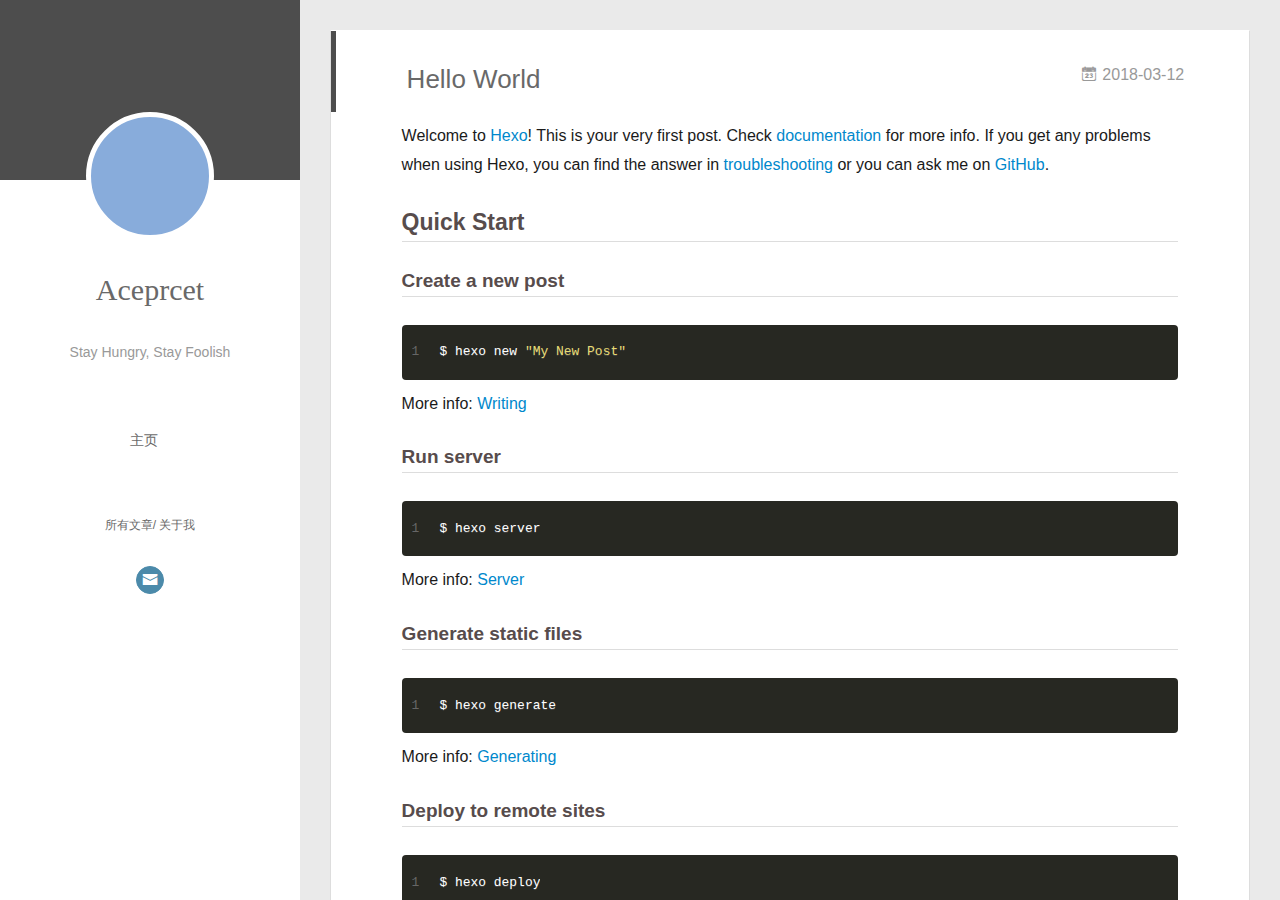
==== index.html @ c50c97eb "Site updated: 2018-03-13 11:33:13" ====
<!DOCTYPE html>
<html>
<head>
  <meta charset="utf-8">
  
  <meta name="renderer" content="webkit">
  <meta http-equiv="X-UA-Compatible" content="IE=edge" >
  <link rel="dns-prefetch" href="http://yoursite.com">
  <title>Aceprcet</title>
  <meta name="viewport" content="width=device-width, initial-scale=1, maximum-scale=1">
  <meta name="description" content="南京大学软件学院17级硕士，努力学习各种技术的小白，希望能用代码改变世界。">
<meta property="og:type" content="website">
<meta property="og:title" content="Aceprcet">
<meta property="og:url" content="http://yoursite.com/index.html">
<meta property="og:site_name" content="Aceprcet">
<meta property="og:description" content="南京大学软件学院17级硕士，努力学习各种技术的小白，希望能用代码改变世界。">
<meta name="twitter:card" content="summary">
<meta name="twitter:title" content="Aceprcet">
<meta name="twitter:description" content="南京大学软件学院17级硕士，努力学习各种技术的小白，希望能用代码改变世界。">
  
    <link rel="alternative" href="/atom.xml" title="Aceprcet" type="application/atom+xml">
  
  
    <link rel="icon" href="/favicon.png">
  
  <link rel="stylesheet" type="text/css" href="/./main.0cf68a.css">
  <style type="text/css">
  
    #container.show {
      background: linear-gradient(200deg,#a0cfe4,#e8c37e);
    }
  </style>
  

  

</head>

<body>
  <div id="container" q-class="show:isCtnShow">
    <canvas id="anm-canvas" class="anm-canvas"></canvas>
    <div class="left-col" q-class="show:isShow">
      
<div class="overlay" style="background: #4d4d4d"></div>
<div class="intrude-less">
	<header id="header" class="inner">
		<a href="/" class="profilepic">
			<img src="" class="js-avatar">
		</a>
		<hgroup>
		  <h1 class="header-author"><a href="/">Aceprcet</a></h1>
		</hgroup>
		
		<p class="header-subtitle">Stay Hungry, Stay Foolish</p>
		

		<nav class="header-menu">
			<ul>
			
				<li><a href="/">主页</a></li>
	        
			</ul>
		</nav>
		<nav class="header-smart-menu">
    		
    			
    			<a q-on="click: openSlider(e, 'innerArchive')" href="javascript:void(0)">所有文章</a>
    			
            
    			
            
    			
    			<a q-on="click: openSlider(e, 'aboutme')" href="javascript:void(0)">关于我</a>
    			
            
		</nav>
		<nav class="header-nav">
			<div class="social">
				
					<a class="mail" target="_blank" href="mailto:aceprcet@126.com" title="mail"><i class="icon-mail"></i></a>
		        
			</div>
		</nav>
	</header>		
</div>

    </div>
    <div class="mid-col" q-class="show:isShow,hide:isShow|isFalse">
      
<nav id="mobile-nav">
  	<div class="overlay js-overlay" style="background: #4d4d4d"></div>
	<div class="btnctn js-mobile-btnctn">
  		<div class="slider-trigger list" q-on="click: openSlider(e)"><i class="icon icon-sort"></i></div>
	</div>
	<div class="intrude-less">
		<header id="header" class="inner">
			<div class="profilepic">
				<img src="" class="js-avatar">
			</div>
			<hgroup>
			  <h1 class="header-author js-header-author">Aceprcet</h1>
			</hgroup>
			
			<p class="header-subtitle"><i class="icon icon-quo-left"></i>Stay Hungry, Stay Foolish<i class="icon icon-quo-right"></i></p>
			
			
			
				
			
			
			
			<nav class="header-nav">
				<div class="social">
					
						<a class="mail" target="_blank" href="mailto:aceprcet@126.com" title="mail"><i class="icon-mail"></i></a>
			        
				</div>
			</nav>

			<nav class="header-menu js-header-menu">
				<ul style="width: 50%">
				
				
					<li style="width: 100%"><a href="/">主页</a></li>
		        
				</ul>
			</nav>
		</header>				
	</div>
	<div class="mobile-mask" style="display:none" q-show="isShow"></div>
</nav>

      <div id="wrapper" class="body-wrap">
        <div class="menu-l">
          <div class="canvas-wrap">
            <canvas data-colors="#eaeaea" data-sectionHeight="100" data-contentId="js-content" id="myCanvas1" class="anm-canvas"></canvas>
          </div>
          <div id="js-content" class="content-ll">
            
  
    <article id="post-hello-world" class="article article-type-post  article-index" itemscope itemprop="blogPost">
  <div class="article-inner">
    
      <header class="article-header">
        
  
    <h1 itemprop="name">
      <a class="article-title" href="/2018/03/12/hello-world/">Hello World</a>
    </h1>
  

        
        <a href="/2018/03/12/hello-world/" class="archive-article-date">
  	<time datetime="2018-03-12T06:22:10.724Z" itemprop="datePublished"><i class="icon-calendar icon"></i>2018-03-12</time>
</a>
        
      </header>
    
    <div class="article-entry" itemprop="articleBody">
      
        <p>Welcome to <a href="https://hexo.io/" target="_blank" rel="noopener">Hexo</a>! This is your very first post. Check <a href="https://hexo.io/docs/" target="_blank" rel="noopener">documentation</a> for more info. If you get any problems when using Hexo, you can find the answer in <a href="https://hexo.io/docs/troubleshooting.html" target="_blank" rel="noopener">troubleshooting</a> or you can ask me on <a href="https://github.com/hexojs/hexo/issues" target="_blank" rel="noopener">GitHub</a>.</p>
<h2 id="Quick-Start"><a href="#Quick-Start" class="headerlink" title="Quick Start"></a>Quick Start</h2><h3 id="Create-a-new-post"><a href="#Create-a-new-post" class="headerlink" title="Create a new post"></a>Create a new post</h3><figure class="highlight bash"><table><tr><td class="gutter"><pre><span class="line">1</span><br></pre></td><td class="code"><pre><span class="line">$ hexo new <span class="string">"My New Post"</span></span><br></pre></td></tr></table></figure>
<p>More info: <a href="https://hexo.io/docs/writing.html" target="_blank" rel="noopener">Writing</a></p>
<h3 id="Run-server"><a href="#Run-server" class="headerlink" title="Run server"></a>Run server</h3><figure class="highlight bash"><table><tr><td class="gutter"><pre><span class="line">1</span><br></pre></td><td class="code"><pre><span class="line">$ hexo server</span><br></pre></td></tr></table></figure>
<p>More info: <a href="https://hexo.io/docs/server.html" target="_blank" rel="noopener">Server</a></p>
<h3 id="Generate-static-files"><a href="#Generate-static-files" class="headerlink" title="Generate static files"></a>Generate static files</h3><figure class="highlight bash"><table><tr><td class="gutter"><pre><span class="line">1</span><br></pre></td><td class="code"><pre><span class="line">$ hexo generate</span><br></pre></td></tr></table></figure>
<p>More info: <a href="https://hexo.io/docs/generating.html" target="_blank" rel="noopener">Generating</a></p>
<h3 id="Deploy-to-remote-sites"><a href="#Deploy-to-remote-sites" class="headerlink" title="Deploy to remote sites"></a>Deploy to remote sites</h3><figure class="highlight bash"><table><tr><td class="gutter"><pre><span class="line">1</span><br></pre></td><td class="code"><pre><span class="line">$ hexo deploy</span><br></pre></td></tr></table></figure>
<p>More info: <a href="https://hexo.io/docs/deployment.html" target="_blank" rel="noopener">Deployment</a></p>

      

      
    </div>
    <div class="article-info article-info-index">
      
      
      

      
        <p class="article-more-link">
          <a class="article-more-a" href="/2018/03/12/hello-world/">展开全文 >></a>
        </p>
      

      
      <div class="clearfix"></div>
    </div>
  </div>
</article>

<aside class="wrap-side-operation">
    <div class="mod-side-operation">
        
        <div class="jump-container" id="js-jump-container" style="display:none;">
            <a href="javascript:void(0)" class="mod-side-operation__jump-to-top">
                <i class="icon-font icon-back"></i>
            </a>
            <div id="js-jump-plan-container" class="jump-plan-container" style="top: -11px;">
                <i class="icon-font icon-plane jump-plane"></i>
            </div>
        </div>
        
        
    </div>
</aside>




  
  


          </div>
        </div>
      </div>
      <footer id="footer">
  <div class="outer">
    <div id="footer-info">
    	<div class="footer-left">
    		&copy; 2018 Aceprcet
    	</div>
      	<div class="footer-right">
		
		</div>
    </div>
  </div>
</footer>
    </div>
    <script>
	var yiliaConfig = {
		mathjax: false,
		isHome: true,
		isPost: false,
		isArchive: false,
		isTag: false,
		isCategory: false,
		open_in_new: false,
		toc_hide_index: true,
		root: "/",
		innerArchive: true,
		showTags: false
	}
</script>

<script>!function(t){function n(e){if(r[e])return r[e].exports;var i=r[e]={exports:{},id:e,loaded:!1};return t[e].call(i.exports,i,i.exports,n),i.loaded=!0,i.exports}var r={};n.m=t,n.c=r,n.p="./",n(0)}([function(t,n,r){r(195),t.exports=r(191)},function(t,n,r){var e=r(3),i=r(52),o=r(27),u=r(28),c=r(53),f="prototype",a=function(t,n,r){var s,l,h,v,p=t&a.F,d=t&a.G,y=t&a.S,g=t&a.P,b=t&a.B,m=d?e:y?e[n]||(e[n]={}):(e[n]||{})[f],x=d?i:i[n]||(i[n]={}),w=x[f]||(x[f]={});d&&(r=n);for(s in r)l=!p&&m&&void 0!==m[s],h=(l?m:r)[s],v=b&&l?c(h,e):g&&"function"==typeof h?c(Function.call,h):h,m&&u(m,s,h,t&a.U),x[s]!=h&&o(x,s,v),g&&w[s]!=h&&(w[s]=h)};e.core=i,a.F=1,a.G=2,a.S=4,a.P=8,a.B=16,a.W=32,a.U=64,a.R=128,t.exports=a},function(t,n,r){var e=r(6);t.exports=function(t){if(!e(t))throw TypeError(t+" is not an object!");return t}},function(t,n){var r=t.exports="undefined"!=typeof window&&window.Math==Math?window:"undefined"!=typeof self&&self.Math==Math?self:Function("return this")();"number"==typeof __g&&(__g=r)},function(t,n){t.exports=function(t){try{return!!t()}catch(t){return!0}}},function(t,n){var r=t.exports="undefined"!=typeof window&&window.Math==Math?window:"undefined"!=typeof self&&self.Math==Math?self:Function("return this")();"number"==typeof __g&&(__g=r)},function(t,n){t.exports=function(t){return"object"==typeof t?null!==t:"function"==typeof t}},function(t,n,r){var e=r(126)("wks"),i=r(76),o=r(3).Symbol,u="function"==typeof o;(t.exports=function(t){return e[t]||(e[t]=u&&o[t]||(u?o:i)("Symbol."+t))}).store=e},function(t,n){var r={}.hasOwnProperty;t.exports=function(t,n){return r.call(t,n)}},function(t,n,r){var e=r(94),i=r(33);t.exports=function(t){return e(i(t))}},function(t,n,r){t.exports=!r(4)(function(){return 7!=Object.defineProperty({},"a",{get:function(){return 7}}).a})},function(t,n,r){var e=r(2),i=r(167),o=r(50),u=Object.defineProperty;n.f=r(10)?Object.defineProperty:function(t,n,r){if(e(t),n=o(n,!0),e(r),i)try{return u(t,n,r)}catch(t){}if("get"in r||"set"in r)throw TypeError("Accessors not supported!");return"value"in r&&(t[n]=r.value),t}},function(t,n,r){t.exports=!r(18)(function(){return 7!=Object.defineProperty({},"a",{get:function(){return 7}}).a})},function(t,n,r){var e=r(14),i=r(22);t.exports=r(12)?function(t,n,r){return e.f(t,n,i(1,r))}:function(t,n,r){return t[n]=r,t}},function(t,n,r){var e=r(20),i=r(58),o=r(42),u=Object.defineProperty;n.f=r(12)?Object.defineProperty:function(t,n,r){if(e(t),n=o(n,!0),e(r),i)try{return u(t,n,r)}catch(t){}if("get"in r||"set"in r)throw TypeError("Accessors not supported!");return"value"in r&&(t[n]=r.value),t}},function(t,n,r){var e=r(40)("wks"),i=r(23),o=r(5).Symbol,u="function"==typeof o;(t.exports=function(t){return e[t]||(e[t]=u&&o[t]||(u?o:i)("Symbol."+t))}).store=e},function(t,n,r){var e=r(67),i=Math.min;t.exports=function(t){return t>0?i(e(t),9007199254740991):0}},function(t,n,r){var e=r(46);t.exports=function(t){return Object(e(t))}},function(t,n){t.exports=function(t){try{return!!t()}catch(t){return!0}}},function(t,n,r){var e=r(63),i=r(34);t.exports=Object.keys||function(t){return e(t,i)}},function(t,n,r){var e=r(21);t.exports=function(t){if(!e(t))throw TypeError(t+" is not an object!");return t}},function(t,n){t.exports=function(t){return"object"==typeof t?null!==t:"function"==typeof t}},function(t,n){t.exports=function(t,n){return{enumerable:!(1&t),configurable:!(2&t),writable:!(4&t),value:n}}},function(t,n){var r=0,e=Math.random();t.exports=function(t){return"Symbol(".concat(void 0===t?"":t,")_",(++r+e).toString(36))}},function(t,n){var r={}.hasOwnProperty;t.exports=function(t,n){return r.call(t,n)}},function(t,n){var r=t.exports={version:"2.4.0"};"number"==typeof __e&&(__e=r)},function(t,n){t.exports=function(t){if("function"!=typeof t)throw TypeError(t+" is not a function!");return t}},function(t,n,r){var e=r(11),i=r(66);t.exports=r(10)?function(t,n,r){return e.f(t,n,i(1,r))}:function(t,n,r){return t[n]=r,t}},function(t,n,r){var e=r(3),i=r(27),o=r(24),u=r(76)("src"),c="toString",f=Function[c],a=(""+f).split(c);r(52).inspectSource=function(t){return f.call(t)},(t.exports=function(t,n,r,c){var f="function"==typeof r;f&&(o(r,"name")||i(r,"name",n)),t[n]!==r&&(f&&(o(r,u)||i(r,u,t[n]?""+t[n]:a.join(String(n)))),t===e?t[n]=r:c?t[n]?t[n]=r:i(t,n,r):(delete t[n],i(t,n,r)))})(Function.prototype,c,function(){return"function"==typeof this&&this[u]||f.call(this)})},function(t,n,r){var e=r(1),i=r(4),o=r(46),u=function(t,n,r,e){var i=String(o(t)),u="<"+n;return""!==r&&(u+=" "+r+'="'+String(e).replace(/"/g,"&quot;")+'"'),u+">"+i+"</"+n+">"};t.exports=function(t,n){var r={};r[t]=n(u),e(e.P+e.F*i(function(){var n=""[t]('"');return n!==n.toLowerCase()||n.split('"').length>3}),"String",r)}},function(t,n,r){var e=r(115),i=r(46);t.exports=function(t){return e(i(t))}},function(t,n,r){var e=r(116),i=r(66),o=r(30),u=r(50),c=r(24),f=r(167),a=Object.getOwnPropertyDescriptor;n.f=r(10)?a:function(t,n){if(t=o(t),n=u(n,!0),f)try{return a(t,n)}catch(t){}if(c(t,n))return i(!e.f.call(t,n),t[n])}},function(t,n,r){var e=r(24),i=r(17),o=r(145)("IE_PROTO"),u=Object.prototype;t.exports=Object.getPrototypeOf||function(t){return t=i(t),e(t,o)?t[o]:"function"==typeof t.constructor&&t instanceof t.constructor?t.constructor.prototype:t instanceof Object?u:null}},function(t,n){t.exports=function(t){if(void 0==t)throw TypeError("Can't call method on  "+t);return t}},function(t,n){t.exports="constructor,hasOwnProperty,isPrototypeOf,propertyIsEnumerable,toLocaleString,toString,valueOf".split(",")},function(t,n){t.exports={}},function(t,n){t.exports=!0},function(t,n){n.f={}.propertyIsEnumerable},function(t,n,r){var e=r(14).f,i=r(8),o=r(15)("toStringTag");t.exports=function(t,n,r){t&&!i(t=r?t:t.prototype,o)&&e(t,o,{configurable:!0,value:n})}},function(t,n,r){var e=r(40)("keys"),i=r(23);t.exports=function(t){return e[t]||(e[t]=i(t))}},function(t,n,r){var e=r(5),i="__core-js_shared__",o=e[i]||(e[i]={});t.exports=function(t){return o[t]||(o[t]={})}},function(t,n){var r=Math.ceil,e=Math.floor;t.exports=function(t){return isNaN(t=+t)?0:(t>0?e:r)(t)}},function(t,n,r){var e=r(21);t.exports=function(t,n){if(!e(t))return t;var r,i;if(n&&"function"==typeof(r=t.toString)&&!e(i=r.call(t)))return i;if("function"==typeof(r=t.valueOf)&&!e(i=r.call(t)))return i;if(!n&&"function"==typeof(r=t.toString)&&!e(i=r.call(t)))return i;throw TypeError("Can't convert object to primitive value")}},function(t,n,r){var e=r(5),i=r(25),o=r(36),u=r(44),c=r(14).f;t.exports=function(t){var n=i.Symbol||(i.Symbol=o?{}:e.Symbol||{});"_"==t.charAt(0)||t in n||c(n,t,{value:u.f(t)})}},function(t,n,r){n.f=r(15)},function(t,n){var r={}.toString;t.exports=function(t){return r.call(t).slice(8,-1)}},function(t,n){t.exports=function(t){if(void 0==t)throw TypeError("Can't call method on  "+t);return t}},function(t,n,r){var e=r(4);t.exports=function(t,n){return!!t&&e(function(){n?t.call(null,function(){},1):t.call(null)})}},function(t,n,r){var e=r(53),i=r(115),o=r(17),u=r(16),c=r(203);t.exports=function(t,n){var r=1==t,f=2==t,a=3==t,s=4==t,l=6==t,h=5==t||l,v=n||c;return function(n,c,p){for(var d,y,g=o(n),b=i(g),m=e(c,p,3),x=u(b.length),w=0,S=r?v(n,x):f?v(n,0):void 0;x>w;w++)if((h||w in b)&&(d=b[w],y=m(d,w,g),t))if(r)S[w]=y;else if(y)switch(t){case 3:return!0;case 5:return d;case 6:return w;case 2:S.push(d)}else if(s)return!1;return l?-1:a||s?s:S}}},function(t,n,r){var e=r(1),i=r(52),o=r(4);t.exports=function(t,n){var r=(i.Object||{})[t]||Object[t],u={};u[t]=n(r),e(e.S+e.F*o(function(){r(1)}),"Object",u)}},function(t,n,r){var e=r(6);t.exports=function(t,n){if(!e(t))return t;var r,i;if(n&&"function"==typeof(r=t.toString)&&!e(i=r.call(t)))return i;if("function"==typeof(r=t.valueOf)&&!e(i=r.call(t)))return i;if(!n&&"function"==typeof(r=t.toString)&&!e(i=r.call(t)))return i;throw TypeError("Can't convert object to primitive value")}},function(t,n,r){var e=r(5),i=r(25),o=r(91),u=r(13),c="prototype",f=function(t,n,r){var a,s,l,h=t&f.F,v=t&f.G,p=t&f.S,d=t&f.P,y=t&f.B,g=t&f.W,b=v?i:i[n]||(i[n]={}),m=b[c],x=v?e:p?e[n]:(e[n]||{})[c];v&&(r=n);for(a in r)(s=!h&&x&&void 0!==x[a])&&a in b||(l=s?x[a]:r[a],b[a]=v&&"function"!=typeof x[a]?r[a]:y&&s?o(l,e):g&&x[a]==l?function(t){var n=function(n,r,e){if(this instanceof t){switch(arguments.length){case 0:return new t;case 1:return new t(n);case 2:return new t(n,r)}return new t(n,r,e)}return t.apply(this,arguments)};return n[c]=t[c],n}(l):d&&"function"==typeof l?o(Function.call,l):l,d&&((b.virtual||(b.virtual={}))[a]=l,t&f.R&&m&&!m[a]&&u(m,a,l)))};f.F=1,f.G=2,f.S=4,f.P=8,f.B=16,f.W=32,f.U=64,f.R=128,t.exports=f},function(t,n){var r=t.exports={version:"2.4.0"};"number"==typeof __e&&(__e=r)},function(t,n,r){var e=r(26);t.exports=function(t,n,r){if(e(t),void 0===n)return t;switch(r){case 1:return function(r){return t.call(n,r)};case 2:return function(r,e){return t.call(n,r,e)};case 3:return function(r,e,i){return t.call(n,r,e,i)}}return function(){return t.apply(n,arguments)}}},function(t,n,r){var e=r(183),i=r(1),o=r(126)("metadata"),u=o.store||(o.store=new(r(186))),c=function(t,n,r){var i=u.get(t);if(!i){if(!r)return;u.set(t,i=new e)}var o=i.get(n);if(!o){if(!r)return;i.set(n,o=new e)}return o},f=function(t,n,r){var e=c(n,r,!1);return void 0!==e&&e.has(t)},a=function(t,n,r){var e=c(n,r,!1);return void 0===e?void 0:e.get(t)},s=function(t,n,r,e){c(r,e,!0).set(t,n)},l=function(t,n){var r=c(t,n,!1),e=[];return r&&r.forEach(function(t,n){e.push(n)}),e},h=function(t){return void 0===t||"symbol"==typeof t?t:String(t)},v=function(t){i(i.S,"Reflect",t)};t.exports={store:u,map:c,has:f,get:a,set:s,keys:l,key:h,exp:v}},function(t,n,r){"use strict";if(r(10)){var e=r(69),i=r(3),o=r(4),u=r(1),c=r(127),f=r(152),a=r(53),s=r(68),l=r(66),h=r(27),v=r(73),p=r(67),d=r(16),y=r(75),g=r(50),b=r(24),m=r(180),x=r(114),w=r(6),S=r(17),_=r(137),O=r(70),E=r(32),P=r(71).f,j=r(154),F=r(76),M=r(7),A=r(48),N=r(117),T=r(146),I=r(155),k=r(80),L=r(123),R=r(74),C=r(130),D=r(160),U=r(11),W=r(31),G=U.f,B=W.f,V=i.RangeError,z=i.TypeError,q=i.Uint8Array,K="ArrayBuffer",J="Shared"+K,Y="BYTES_PER_ELEMENT",H="prototype",$=Array[H],X=f.ArrayBuffer,Q=f.DataView,Z=A(0),tt=A(2),nt=A(3),rt=A(4),et=A(5),it=A(6),ot=N(!0),ut=N(!1),ct=I.values,ft=I.keys,at=I.entries,st=$.lastIndexOf,lt=$.reduce,ht=$.reduceRight,vt=$.join,pt=$.sort,dt=$.slice,yt=$.toString,gt=$.toLocaleString,bt=M("iterator"),mt=M("toStringTag"),xt=F("typed_constructor"),wt=F("def_constructor"),St=c.CONSTR,_t=c.TYPED,Ot=c.VIEW,Et="Wrong length!",Pt=A(1,function(t,n){return Tt(T(t,t[wt]),n)}),jt=o(function(){return 1===new q(new Uint16Array([1]).buffer)[0]}),Ft=!!q&&!!q[H].set&&o(function(){new q(1).set({})}),Mt=function(t,n){if(void 0===t)throw z(Et);var r=+t,e=d(t);if(n&&!m(r,e))throw V(Et);return e},At=function(t,n){var r=p(t);if(r<0||r%n)throw V("Wrong offset!");return r},Nt=function(t){if(w(t)&&_t in t)return t;throw z(t+" is not a typed array!")},Tt=function(t,n){if(!(w(t)&&xt in t))throw z("It is not a typed array constructor!");return new t(n)},It=function(t,n){return kt(T(t,t[wt]),n)},kt=function(t,n){for(var r=0,e=n.length,i=Tt(t,e);e>r;)i[r]=n[r++];return i},Lt=function(t,n,r){G(t,n,{get:function(){return this._d[r]}})},Rt=function(t){var n,r,e,i,o,u,c=S(t),f=arguments.length,s=f>1?arguments[1]:void 0,l=void 0!==s,h=j(c);if(void 0!=h&&!_(h)){for(u=h.call(c),e=[],n=0;!(o=u.next()).done;n++)e.push(o.value);c=e}for(l&&f>2&&(s=a(s,arguments[2],2)),n=0,r=d(c.length),i=Tt(this,r);r>n;n++)i[n]=l?s(c[n],n):c[n];return i},Ct=function(){for(var t=0,n=arguments.length,r=Tt(this,n);n>t;)r[t]=arguments[t++];return r},Dt=!!q&&o(function(){gt.call(new q(1))}),Ut=function(){return gt.apply(Dt?dt.call(Nt(this)):Nt(this),arguments)},Wt={copyWithin:function(t,n){return D.call(Nt(this),t,n,arguments.length>2?arguments[2]:void 0)},every:function(t){return rt(Nt(this),t,arguments.length>1?arguments[1]:void 0)},fill:function(t){return C.apply(Nt(this),arguments)},filter:function(t){return It(this,tt(Nt(this),t,arguments.length>1?arguments[1]:void 0))},find:function(t){return et(Nt(this),t,arguments.length>1?arguments[1]:void 0)},findIndex:function(t){return it(Nt(this),t,arguments.length>1?arguments[1]:void 0)},forEach:function(t){Z(Nt(this),t,arguments.length>1?arguments[1]:void 0)},indexOf:function(t){return ut(Nt(this),t,arguments.length>1?arguments[1]:void 0)},includes:function(t){return ot(Nt(this),t,arguments.length>1?arguments[1]:void 0)},join:function(t){return vt.apply(Nt(this),arguments)},lastIndexOf:function(t){return st.apply(Nt(this),arguments)},map:function(t){return Pt(Nt(this),t,arguments.length>1?arguments[1]:void 0)},reduce:function(t){return lt.apply(Nt(this),arguments)},reduceRight:function(t){return ht.apply(Nt(this),arguments)},reverse:function(){for(var t,n=this,r=Nt(n).length,e=Math.floor(r/2),i=0;i<e;)t=n[i],n[i++]=n[--r],n[r]=t;return n},some:function(t){return nt(Nt(this),t,arguments.length>1?arguments[1]:void 0)},sort:function(t){return pt.call(Nt(this),t)},subarray:function(t,n){var r=Nt(this),e=r.length,i=y(t,e);return new(T(r,r[wt]))(r.buffer,r.byteOffset+i*r.BYTES_PER_ELEMENT,d((void 0===n?e:y(n,e))-i))}},Gt=function(t,n){return It(this,dt.call(Nt(this),t,n))},Bt=function(t){Nt(this);var n=At(arguments[1],1),r=this.length,e=S(t),i=d(e.length),o=0;if(i+n>r)throw V(Et);for(;o<i;)this[n+o]=e[o++]},Vt={entries:function(){return at.call(Nt(this))},keys:function(){return ft.call(Nt(this))},values:function(){return ct.call(Nt(this))}},zt=function(t,n){return w(t)&&t[_t]&&"symbol"!=typeof n&&n in t&&String(+n)==String(n)},qt=function(t,n){return zt(t,n=g(n,!0))?l(2,t[n]):B(t,n)},Kt=function(t,n,r){return!(zt(t,n=g(n,!0))&&w(r)&&b(r,"value"))||b(r,"get")||b(r,"set")||r.configurable||b(r,"writable")&&!r.writable||b(r,"enumerable")&&!r.enumerable?G(t,n,r):(t[n]=r.value,t)};St||(W.f=qt,U.f=Kt),u(u.S+u.F*!St,"Object",{getOwnPropertyDescriptor:qt,defineProperty:Kt}),o(function(){yt.call({})})&&(yt=gt=function(){return vt.call(this)});var Jt=v({},Wt);v(Jt,Vt),h(Jt,bt,Vt.values),v(Jt,{slice:Gt,set:Bt,constructor:function(){},toString:yt,toLocaleString:Ut}),Lt(Jt,"buffer","b"),Lt(Jt,"byteOffset","o"),Lt(Jt,"byteLength","l"),Lt(Jt,"length","e"),G(Jt,mt,{get:function(){return this[_t]}}),t.exports=function(t,n,r,f){f=!!f;var a=t+(f?"Clamped":"")+"Array",l="Uint8Array"!=a,v="get"+t,p="set"+t,y=i[a],g=y||{},b=y&&E(y),m=!y||!c.ABV,S={},_=y&&y[H],j=function(t,r){var e=t._d;return e.v[v](r*n+e.o,jt)},F=function(t,r,e){var i=t._d;f&&(e=(e=Math.round(e))<0?0:e>255?255:255&e),i.v[p](r*n+i.o,e,jt)},M=function(t,n){G(t,n,{get:function(){return j(this,n)},set:function(t){return F(this,n,t)},enumerable:!0})};m?(y=r(function(t,r,e,i){s(t,y,a,"_d");var o,u,c,f,l=0,v=0;if(w(r)){if(!(r instanceof X||(f=x(r))==K||f==J))return _t in r?kt(y,r):Rt.call(y,r);o=r,v=At(e,n);var p=r.byteLength;if(void 0===i){if(p%n)throw V(Et);if((u=p-v)<0)throw V(Et)}else if((u=d(i)*n)+v>p)throw V(Et);c=u/n}else c=Mt(r,!0),u=c*n,o=new X(u);for(h(t,"_d",{b:o,o:v,l:u,e:c,v:new Q(o)});l<c;)M(t,l++)}),_=y[H]=O(Jt),h(_,"constructor",y)):L(function(t){new y(null),new y(t)},!0)||(y=r(function(t,r,e,i){s(t,y,a);var o;return w(r)?r instanceof X||(o=x(r))==K||o==J?void 0!==i?new g(r,At(e,n),i):void 0!==e?new g(r,At(e,n)):new g(r):_t in r?kt(y,r):Rt.call(y,r):new g(Mt(r,l))}),Z(b!==Function.prototype?P(g).concat(P(b)):P(g),function(t){t in y||h(y,t,g[t])}),y[H]=_,e||(_.constructor=y));var A=_[bt],N=!!A&&("values"==A.name||void 0==A.name),T=Vt.values;h(y,xt,!0),h(_,_t,a),h(_,Ot,!0),h(_,wt,y),(f?new y(1)[mt]==a:mt in _)||G(_,mt,{get:function(){return a}}),S[a]=y,u(u.G+u.W+u.F*(y!=g),S),u(u.S,a,{BYTES_PER_ELEMENT:n,from:Rt,of:Ct}),Y in _||h(_,Y,n),u(u.P,a,Wt),R(a),u(u.P+u.F*Ft,a,{set:Bt}),u(u.P+u.F*!N,a,Vt),u(u.P+u.F*(_.toString!=yt),a,{toString:yt}),u(u.P+u.F*o(function(){new y(1).slice()}),a,{slice:Gt}),u(u.P+u.F*(o(function(){return[1,2].toLocaleString()!=new y([1,2]).toLocaleString()})||!o(function(){_.toLocaleString.call([1,2])})),a,{toLocaleString:Ut}),k[a]=N?A:T,e||N||h(_,bt,T)}}else t.exports=function(){}},function(t,n){var r={}.toString;t.exports=function(t){return r.call(t).slice(8,-1)}},function(t,n,r){var e=r(21),i=r(5).document,o=e(i)&&e(i.createElement);t.exports=function(t){return o?i.createElement(t):{}}},function(t,n,r){t.exports=!r(12)&&!r(18)(function(){return 7!=Object.defineProperty(r(57)("div"),"a",{get:function(){return 7}}).a})},function(t,n,r){"use strict";var e=r(36),i=r(51),o=r(64),u=r(13),c=r(8),f=r(35),a=r(96),s=r(38),l=r(103),h=r(15)("iterator"),v=!([].keys&&"next"in[].keys()),p="keys",d="values",y=function(){return this};t.exports=function(t,n,r,g,b,m,x){a(r,n,g);var w,S,_,O=function(t){if(!v&&t in F)return F[t];switch(t){case p:case d:return function(){return new r(this,t)}}return function(){return new r(this,t)}},E=n+" Iterator",P=b==d,j=!1,F=t.prototype,M=F[h]||F["@@iterator"]||b&&F[b],A=M||O(b),N=b?P?O("entries"):A:void 0,T="Array"==n?F.entries||M:M;if(T&&(_=l(T.call(new t)))!==Object.prototype&&(s(_,E,!0),e||c(_,h)||u(_,h,y)),P&&M&&M.name!==d&&(j=!0,A=function(){return M.call(this)}),e&&!x||!v&&!j&&F[h]||u(F,h,A),f[n]=A,f[E]=y,b)if(w={values:P?A:O(d),keys:m?A:O(p),entries:N},x)for(S in w)S in F||o(F,S,w[S]);else i(i.P+i.F*(v||j),n,w);return w}},function(t,n,r){var e=r(20),i=r(100),o=r(34),u=r(39)("IE_PROTO"),c=function(){},f="prototype",a=function(){var t,n=r(57)("iframe"),e=o.length;for(n.style.display="none",r(93).appendChild(n),n.src="javascript:",t=n.contentWindow.document,t.open(),t.write("<script>document.F=Object<\/script>"),t.close(),a=t.F;e--;)delete a[f][o[e]];return a()};t.exports=Object.create||function(t,n){var r;return null!==t?(c[f]=e(t),r=new c,c[f]=null,r[u]=t):r=a(),void 0===n?r:i(r,n)}},function(t,n,r){var e=r(63),i=r(34).concat("length","prototype");n.f=Object.getOwnPropertyNames||function(t){return e(t,i)}},function(t,n){n.f=Object.getOwnPropertySymbols},function(t,n,r){var e=r(8),i=r(9),o=r(90)(!1),u=r(39)("IE_PROTO");t.exports=function(t,n){var r,c=i(t),f=0,a=[];for(r in c)r!=u&&e(c,r)&&a.push(r);for(;n.length>f;)e(c,r=n[f++])&&(~o(a,r)||a.push(r));return a}},function(t,n,r){t.exports=r(13)},function(t,n,r){var e=r(76)("meta"),i=r(6),o=r(24),u=r(11).f,c=0,f=Object.isExtensible||function(){return!0},a=!r(4)(function(){return f(Object.preventExtensions({}))}),s=function(t){u(t,e,{value:{i:"O"+ ++c,w:{}}})},l=function(t,n){if(!i(t))return"symbol"==typeof t?t:("string"==typeof t?"S":"P")+t;if(!o(t,e)){if(!f(t))return"F";if(!n)return"E";s(t)}return t[e].i},h=function(t,n){if(!o(t,e)){if(!f(t))return!0;if(!n)return!1;s(t)}return t[e].w},v=function(t){return a&&p.NEED&&f(t)&&!o(t,e)&&s(t),t},p=t.exports={KEY:e,NEED:!1,fastKey:l,getWeak:h,onFreeze:v}},function(t,n){t.exports=function(t,n){return{enumerable:!(1&t),configurable:!(2&t),writable:!(4&t),value:n}}},function(t,n){var r=Math.ceil,e=Math.floor;t.exports=function(t){return isNaN(t=+t)?0:(t>0?e:r)(t)}},function(t,n){t.exports=function(t,n,r,e){if(!(t instanceof n)||void 0!==e&&e in t)throw TypeError(r+": incorrect invocation!");return t}},function(t,n){t.exports=!1},function(t,n,r){var e=r(2),i=r(173),o=r(133),u=r(145)("IE_PROTO"),c=function(){},f="prototype",a=function(){var t,n=r(132)("iframe"),e=o.length;for(n.style.display="none",r(135).appendChild(n),n.src="javascript:",t=n.contentWindow.document,t.open(),t.write("<script>document.F=Object<\/script>"),t.close(),a=t.F;e--;)delete a[f][o[e]];return a()};t.exports=Object.create||function(t,n){var r;return null!==t?(c[f]=e(t),r=new c,c[f]=null,r[u]=t):r=a(),void 0===n?r:i(r,n)}},function(t,n,r){var e=r(175),i=r(133).concat("length","prototype");n.f=Object.getOwnPropertyNames||function(t){return e(t,i)}},function(t,n,r){var e=r(175),i=r(133);t.exports=Object.keys||function(t){return e(t,i)}},function(t,n,r){var e=r(28);t.exports=function(t,n,r){for(var i in n)e(t,i,n[i],r);return t}},function(t,n,r){"use strict";var e=r(3),i=r(11),o=r(10),u=r(7)("species");t.exports=function(t){var n=e[t];o&&n&&!n[u]&&i.f(n,u,{configurable:!0,get:function(){return this}})}},function(t,n,r){var e=r(67),i=Math.max,o=Math.min;t.exports=function(t,n){return t=e(t),t<0?i(t+n,0):o(t,n)}},function(t,n){var r=0,e=Math.random();t.exports=function(t){return"Symbol(".concat(void 0===t?"":t,")_",(++r+e).toString(36))}},function(t,n,r){var e=r(33);t.exports=function(t){return Object(e(t))}},function(t,n,r){var e=r(7)("unscopables"),i=Array.prototype;void 0==i[e]&&r(27)(i,e,{}),t.exports=function(t){i[e][t]=!0}},function(t,n,r){var e=r(53),i=r(169),o=r(137),u=r(2),c=r(16),f=r(154),a={},s={},n=t.exports=function(t,n,r,l,h){var v,p,d,y,g=h?function(){return t}:f(t),b=e(r,l,n?2:1),m=0;if("function"!=typeof g)throw TypeError(t+" is not iterable!");if(o(g)){for(v=c(t.length);v>m;m++)if((y=n?b(u(p=t[m])[0],p[1]):b(t[m]))===a||y===s)return y}else for(d=g.call(t);!(p=d.next()).done;)if((y=i(d,b,p.value,n))===a||y===s)return y};n.BREAK=a,n.RETURN=s},function(t,n){t.exports={}},function(t,n,r){var e=r(11).f,i=r(24),o=r(7)("toStringTag");t.exports=function(t,n,r){t&&!i(t=r?t:t.prototype,o)&&e(t,o,{configurable:!0,value:n})}},function(t,n,r){var e=r(1),i=r(46),o=r(4),u=r(150),c="["+u+"]",f="​",a=RegExp("^"+c+c+"*"),s=RegExp(c+c+"*$"),l=function(t,n,r){var i={},c=o(function(){return!!u[t]()||f[t]()!=f}),a=i[t]=c?n(h):u[t];r&&(i[r]=a),e(e.P+e.F*c,"String",i)},h=l.trim=function(t,n){return t=String(i(t)),1&n&&(t=t.replace(a,"")),2&n&&(t=t.replace(s,"")),t};t.exports=l},function(t,n,r){t.exports={default:r(86),__esModule:!0}},function(t,n,r){t.exports={default:r(87),__esModule:!0}},function(t,n,r){"use strict";function e(t){return t&&t.__esModule?t:{default:t}}n.__esModule=!0;var i=r(84),o=e(i),u=r(83),c=e(u),f="function"==typeof c.default&&"symbol"==typeof o.default?function(t){return typeof t}:function(t){return t&&"function"==typeof c.default&&t.constructor===c.default&&t!==c.default.prototype?"symbol":typeof t};n.default="function"==typeof c.default&&"symbol"===f(o.default)?function(t){return void 0===t?"undefined":f(t)}:function(t){return t&&"function"==typeof c.default&&t.constructor===c.default&&t!==c.default.prototype?"symbol":void 0===t?"undefined":f(t)}},function(t,n,r){r(110),r(108),r(111),r(112),t.exports=r(25).Symbol},function(t,n,r){r(109),r(113),t.exports=r(44).f("iterator")},function(t,n){t.exports=function(t){if("function"!=typeof t)throw TypeError(t+" is not a function!");return t}},function(t,n){t.exports=function(){}},function(t,n,r){var e=r(9),i=r(106),o=r(105);t.exports=function(t){return function(n,r,u){var c,f=e(n),a=i(f.length),s=o(u,a);if(t&&r!=r){for(;a>s;)if((c=f[s++])!=c)return!0}else for(;a>s;s++)if((t||s in f)&&f[s]===r)return t||s||0;return!t&&-1}}},function(t,n,r){var e=r(88);t.exports=function(t,n,r){if(e(t),void 0===n)return t;switch(r){case 1:return function(r){return t.call(n,r)};case 2:return function(r,e){return t.call(n,r,e)};case 3:return function(r,e,i){return t.call(n,r,e,i)}}return function(){return t.apply(n,arguments)}}},function(t,n,r){var e=r(19),i=r(62),o=r(37);t.exports=function(t){var n=e(t),r=i.f;if(r)for(var u,c=r(t),f=o.f,a=0;c.length>a;)f.call(t,u=c[a++])&&n.push(u);return n}},function(t,n,r){t.exports=r(5).document&&document.documentElement},function(t,n,r){var e=r(56);t.exports=Object("z").propertyIsEnumerable(0)?Object:function(t){return"String"==e(t)?t.split(""):Object(t)}},function(t,n,r){var e=r(56);t.exports=Array.isArray||function(t){return"Array"==e(t)}},function(t,n,r){"use strict";var e=r(60),i=r(22),o=r(38),u={};r(13)(u,r(15)("iterator"),function(){return this}),t.exports=function(t,n,r){t.prototype=e(u,{next:i(1,r)}),o(t,n+" Iterator")}},function(t,n){t.exports=function(t,n){return{value:n,done:!!t}}},function(t,n,r){var e=r(19),i=r(9);t.exports=function(t,n){for(var r,o=i(t),u=e(o),c=u.length,f=0;c>f;)if(o[r=u[f++]]===n)return r}},function(t,n,r){var e=r(23)("meta"),i=r(21),o=r(8),u=r(14).f,c=0,f=Object.isExtensible||function(){return!0},a=!r(18)(function(){return f(Object.preventExtensions({}))}),s=function(t){u(t,e,{value:{i:"O"+ ++c,w:{}}})},l=function(t,n){if(!i(t))return"symbol"==typeof t?t:("string"==typeof t?"S":"P")+t;if(!o(t,e)){if(!f(t))return"F";if(!n)return"E";s(t)}return t[e].i},h=function(t,n){if(!o(t,e)){if(!f(t))return!0;if(!n)return!1;s(t)}return t[e].w},v=function(t){return a&&p.NEED&&f(t)&&!o(t,e)&&s(t),t},p=t.exports={KEY:e,NEED:!1,fastKey:l,getWeak:h,onFreeze:v}},function(t,n,r){var e=r(14),i=r(20),o=r(19);t.exports=r(12)?Object.defineProperties:function(t,n){i(t);for(var r,u=o(n),c=u.length,f=0;c>f;)e.f(t,r=u[f++],n[r]);return t}},function(t,n,r){var e=r(37),i=r(22),o=r(9),u=r(42),c=r(8),f=r(58),a=Object.getOwnPropertyDescriptor;n.f=r(12)?a:function(t,n){if(t=o(t),n=u(n,!0),f)try{return a(t,n)}catch(t){}if(c(t,n))return i(!e.f.call(t,n),t[n])}},function(t,n,r){var e=r(9),i=r(61).f,o={}.toString,u="object"==typeof window&&window&&Object.getOwnPropertyNames?Object.getOwnPropertyNames(window):[],c=function(t){try{return i(t)}catch(t){return u.slice()}};t.exports.f=function(t){return u&&"[object Window]"==o.call(t)?c(t):i(e(t))}},function(t,n,r){var e=r(8),i=r(77),o=r(39)("IE_PROTO"),u=Object.prototype;t.exports=Object.getPrototypeOf||function(t){return t=i(t),e(t,o)?t[o]:"function"==typeof t.constructor&&t instanceof t.constructor?t.constructor.prototype:t instanceof Object?u:null}},function(t,n,r){var e=r(41),i=r(33);t.exports=function(t){return function(n,r){var o,u,c=String(i(n)),f=e(r),a=c.length;return f<0||f>=a?t?"":void 0:(o=c.charCodeAt(f),o<55296||o>56319||f+1===a||(u=c.charCodeAt(f+1))<56320||u>57343?t?c.charAt(f):o:t?c.slice(f,f+2):u-56320+(o-55296<<10)+65536)}}},function(t,n,r){var e=r(41),i=Math.max,o=Math.min;t.exports=function(t,n){return t=e(t),t<0?i(t+n,0):o(t,n)}},function(t,n,r){var e=r(41),i=Math.min;t.exports=function(t){return t>0?i(e(t),9007199254740991):0}},function(t,n,r){"use strict";var e=r(89),i=r(97),o=r(35),u=r(9);t.exports=r(59)(Array,"Array",function(t,n){this._t=u(t),this._i=0,this._k=n},function(){var t=this._t,n=this._k,r=this._i++;return!t||r>=t.length?(this._t=void 0,i(1)):"keys"==n?i(0,r):"values"==n?i(0,t[r]):i(0,[r,t[r]])},"values"),o.Arguments=o.Array,e("keys"),e("values"),e("entries")},function(t,n){},function(t,n,r){"use strict";var e=r(104)(!0);r(59)(String,"String",function(t){this._t=String(t),this._i=0},function(){var t,n=this._t,r=this._i;return r>=n.length?{value:void 0,done:!0}:(t=e(n,r),this._i+=t.length,{value:t,done:!1})})},function(t,n,r){"use strict";var e=r(5),i=r(8),o=r(12),u=r(51),c=r(64),f=r(99).KEY,a=r(18),s=r(40),l=r(38),h=r(23),v=r(15),p=r(44),d=r(43),y=r(98),g=r(92),b=r(95),m=r(20),x=r(9),w=r(42),S=r(22),_=r(60),O=r(102),E=r(101),P=r(14),j=r(19),F=E.f,M=P.f,A=O.f,N=e.Symbol,T=e.JSON,I=T&&T.stringify,k="prototype",L=v("_hidden"),R=v("toPrimitive"),C={}.propertyIsEnumerable,D=s("symbol-registry"),U=s("symbols"),W=s("op-symbols"),G=Object[k],B="function"==typeof N,V=e.QObject,z=!V||!V[k]||!V[k].findChild,q=o&&a(function(){return 7!=_(M({},"a",{get:function(){return M(this,"a",{value:7}).a}})).a})?function(t,n,r){var e=F(G,n);e&&delete G[n],M(t,n,r),e&&t!==G&&M(G,n,e)}:M,K=function(t){var n=U[t]=_(N[k]);return n._k=t,n},J=B&&"symbol"==typeof N.iterator?function(t){return"symbol"==typeof t}:function(t){return t instanceof N},Y=function(t,n,r){return t===G&&Y(W,n,r),m(t),n=w(n,!0),m(r),i(U,n)?(r.enumerable?(i(t,L)&&t[L][n]&&(t[L][n]=!1),r=_(r,{enumerable:S(0,!1)})):(i(t,L)||M(t,L,S(1,{})),t[L][n]=!0),q(t,n,r)):M(t,n,r)},H=function(t,n){m(t);for(var r,e=g(n=x(n)),i=0,o=e.length;o>i;)Y(t,r=e[i++],n[r]);return t},$=function(t,n){return void 0===n?_(t):H(_(t),n)},X=function(t){var n=C.call(this,t=w(t,!0));return!(this===G&&i(U,t)&&!i(W,t))&&(!(n||!i(this,t)||!i(U,t)||i(this,L)&&this[L][t])||n)},Q=function(t,n){if(t=x(t),n=w(n,!0),t!==G||!i(U,n)||i(W,n)){var r=F(t,n);return!r||!i(U,n)||i(t,L)&&t[L][n]||(r.enumerable=!0),r}},Z=function(t){for(var n,r=A(x(t)),e=[],o=0;r.length>o;)i(U,n=r[o++])||n==L||n==f||e.push(n);return e},tt=function(t){for(var n,r=t===G,e=A(r?W:x(t)),o=[],u=0;e.length>u;)!i(U,n=e[u++])||r&&!i(G,n)||o.push(U[n]);return o};B||(N=function(){if(this instanceof N)throw TypeError("Symbol is not a constructor!");var t=h(arguments.length>0?arguments[0]:void 0),n=function(r){this===G&&n.call(W,r),i(this,L)&&i(this[L],t)&&(this[L][t]=!1),q(this,t,S(1,r))};return o&&z&&q(G,t,{configurable:!0,set:n}),K(t)},c(N[k],"toString",function(){return this._k}),E.f=Q,P.f=Y,r(61).f=O.f=Z,r(37).f=X,r(62).f=tt,o&&!r(36)&&c(G,"propertyIsEnumerable",X,!0),p.f=function(t){return K(v(t))}),u(u.G+u.W+u.F*!B,{Symbol:N});for(var nt="hasInstance,isConcatSpreadable,iterator,match,replace,search,species,split,toPrimitive,toStringTag,unscopables".split(","),rt=0;nt.length>rt;)v(nt[rt++]);for(var nt=j(v.store),rt=0;nt.length>rt;)d(nt[rt++]);u(u.S+u.F*!B,"Symbol",{for:function(t){return i(D,t+="")?D[t]:D[t]=N(t)},keyFor:function(t){if(J(t))return y(D,t);throw TypeError(t+" is not a symbol!")},useSetter:function(){z=!0},useSimple:function(){z=!1}}),u(u.S+u.F*!B,"Object",{create:$,defineProperty:Y,defineProperties:H,getOwnPropertyDescriptor:Q,getOwnPropertyNames:Z,getOwnPropertySymbols:tt}),T&&u(u.S+u.F*(!B||a(function(){var t=N();return"[null]"!=I([t])||"{}"!=I({a:t})||"{}"!=I(Object(t))})),"JSON",{stringify:function(t){if(void 0!==t&&!J(t)){for(var n,r,e=[t],i=1;arguments.length>i;)e.push(arguments[i++]);return n=e[1],"function"==typeof n&&(r=n),!r&&b(n)||(n=function(t,n){if(r&&(n=r.call(this,t,n)),!J(n))return n}),e[1]=n,I.apply(T,e)}}}),N[k][R]||r(13)(N[k],R,N[k].valueOf),l(N,"Symbol"),l(Math,"Math",!0),l(e.JSON,"JSON",!0)},function(t,n,r){r(43)("asyncIterator")},function(t,n,r){r(43)("observable")},function(t,n,r){r(107);for(var e=r(5),i=r(13),o=r(35),u=r(15)("toStringTag"),c=["NodeList","DOMTokenList","MediaList","StyleSheetList","CSSRuleList"],f=0;f<5;f++){var a=c[f],s=e[a],l=s&&s.prototype;l&&!l[u]&&i(l,u,a),o[a]=o.Array}},function(t,n,r){var e=r(45),i=r(7)("toStringTag"),o="Arguments"==e(function(){return arguments}()),u=function(t,n){try{return t[n]}catch(t){}};t.exports=function(t){var n,r,c;return void 0===t?"Undefined":null===t?"Null":"string"==typeof(r=u(n=Object(t),i))?r:o?e(n):"Object"==(c=e(n))&&"function"==typeof n.callee?"Arguments":c}},function(t,n,r){var e=r(45);t.exports=Object("z").propertyIsEnumerable(0)?Object:function(t){return"String"==e(t)?t.split(""):Object(t)}},function(t,n){n.f={}.propertyIsEnumerable},function(t,n,r){var e=r(30),i=r(16),o=r(75);t.exports=function(t){return function(n,r,u){var c,f=e(n),a=i(f.length),s=o(u,a);if(t&&r!=r){for(;a>s;)if((c=f[s++])!=c)return!0}else for(;a>s;s++)if((t||s in f)&&f[s]===r)return t||s||0;return!t&&-1}}},function(t,n,r){"use strict";var e=r(3),i=r(1),o=r(28),u=r(73),c=r(65),f=r(79),a=r(68),s=r(6),l=r(4),h=r(123),v=r(81),p=r(136);t.exports=function(t,n,r,d,y,g){var b=e[t],m=b,x=y?"set":"add",w=m&&m.prototype,S={},_=function(t){var n=w[t];o(w,t,"delete"==t?function(t){return!(g&&!s(t))&&n.call(this,0===t?0:t)}:"has"==t?function(t){return!(g&&!s(t))&&n.call(this,0===t?0:t)}:"get"==t?function(t){return g&&!s(t)?void 0:n.call(this,0===t?0:t)}:"add"==t?function(t){return n.call(this,0===t?0:t),this}:function(t,r){return n.call(this,0===t?0:t,r),this})};if("function"==typeof m&&(g||w.forEach&&!l(function(){(new m).entries().next()}))){var O=new m,E=O[x](g?{}:-0,1)!=O,P=l(function(){O.has(1)}),j=h(function(t){new m(t)}),F=!g&&l(function(){for(var t=new m,n=5;n--;)t[x](n,n);return!t.has(-0)});j||(m=n(function(n,r){a(n,m,t);var e=p(new b,n,m);return void 0!=r&&f(r,y,e[x],e),e}),m.prototype=w,w.constructor=m),(P||F)&&(_("delete"),_("has"),y&&_("get")),(F||E)&&_(x),g&&w.clear&&delete w.clear}else m=d.getConstructor(n,t,y,x),u(m.prototype,r),c.NEED=!0;return v(m,t),S[t]=m,i(i.G+i.W+i.F*(m!=b),S),g||d.setStrong(m,t,y),m}},function(t,n,r){"use strict";var e=r(27),i=r(28),o=r(4),u=r(46),c=r(7);t.exports=function(t,n,r){var f=c(t),a=r(u,f,""[t]),s=a[0],l=a[1];o(function(){var n={};return n[f]=function(){return 7},7!=""[t](n)})&&(i(String.prototype,t,s),e(RegExp.prototype,f,2==n?function(t,n){return l.call(t,this,n)}:function(t){return l.call(t,this)}))}
},function(t,n,r){"use strict";var e=r(2);t.exports=function(){var t=e(this),n="";return t.global&&(n+="g"),t.ignoreCase&&(n+="i"),t.multiline&&(n+="m"),t.unicode&&(n+="u"),t.sticky&&(n+="y"),n}},function(t,n){t.exports=function(t,n,r){var e=void 0===r;switch(n.length){case 0:return e?t():t.call(r);case 1:return e?t(n[0]):t.call(r,n[0]);case 2:return e?t(n[0],n[1]):t.call(r,n[0],n[1]);case 3:return e?t(n[0],n[1],n[2]):t.call(r,n[0],n[1],n[2]);case 4:return e?t(n[0],n[1],n[2],n[3]):t.call(r,n[0],n[1],n[2],n[3])}return t.apply(r,n)}},function(t,n,r){var e=r(6),i=r(45),o=r(7)("match");t.exports=function(t){var n;return e(t)&&(void 0!==(n=t[o])?!!n:"RegExp"==i(t))}},function(t,n,r){var e=r(7)("iterator"),i=!1;try{var o=[7][e]();o.return=function(){i=!0},Array.from(o,function(){throw 2})}catch(t){}t.exports=function(t,n){if(!n&&!i)return!1;var r=!1;try{var o=[7],u=o[e]();u.next=function(){return{done:r=!0}},o[e]=function(){return u},t(o)}catch(t){}return r}},function(t,n,r){t.exports=r(69)||!r(4)(function(){var t=Math.random();__defineSetter__.call(null,t,function(){}),delete r(3)[t]})},function(t,n){n.f=Object.getOwnPropertySymbols},function(t,n,r){var e=r(3),i="__core-js_shared__",o=e[i]||(e[i]={});t.exports=function(t){return o[t]||(o[t]={})}},function(t,n,r){for(var e,i=r(3),o=r(27),u=r(76),c=u("typed_array"),f=u("view"),a=!(!i.ArrayBuffer||!i.DataView),s=a,l=0,h="Int8Array,Uint8Array,Uint8ClampedArray,Int16Array,Uint16Array,Int32Array,Uint32Array,Float32Array,Float64Array".split(",");l<9;)(e=i[h[l++]])?(o(e.prototype,c,!0),o(e.prototype,f,!0)):s=!1;t.exports={ABV:a,CONSTR:s,TYPED:c,VIEW:f}},function(t,n){"use strict";var r={versions:function(){var t=window.navigator.userAgent;return{trident:t.indexOf("Trident")>-1,presto:t.indexOf("Presto")>-1,webKit:t.indexOf("AppleWebKit")>-1,gecko:t.indexOf("Gecko")>-1&&-1==t.indexOf("KHTML"),mobile:!!t.match(/AppleWebKit.*Mobile.*/),ios:!!t.match(/\(i[^;]+;( U;)? CPU.+Mac OS X/),android:t.indexOf("Android")>-1||t.indexOf("Linux")>-1,iPhone:t.indexOf("iPhone")>-1||t.indexOf("Mac")>-1,iPad:t.indexOf("iPad")>-1,webApp:-1==t.indexOf("Safari"),weixin:-1==t.indexOf("MicroMessenger")}}()};t.exports=r},function(t,n,r){"use strict";var e=r(85),i=function(t){return t&&t.__esModule?t:{default:t}}(e),o=function(){function t(t,n,e){return n||e?String.fromCharCode(n||e):r[t]||t}function n(t){return e[t]}var r={"&quot;":'"',"&lt;":"<","&gt;":">","&amp;":"&","&nbsp;":" "},e={};for(var u in r)e[r[u]]=u;return r["&apos;"]="'",e["'"]="&#39;",{encode:function(t){return t?(""+t).replace(/['<> "&]/g,n).replace(/\r?\n/g,"<br/>").replace(/\s/g,"&nbsp;"):""},decode:function(n){return n?(""+n).replace(/<br\s*\/?>/gi,"\n").replace(/&quot;|&lt;|&gt;|&amp;|&nbsp;|&apos;|&#(\d+);|&#(\d+)/g,t).replace(/\u00a0/g," "):""},encodeBase16:function(t){if(!t)return t;t+="";for(var n=[],r=0,e=t.length;e>r;r++)n.push(t.charCodeAt(r).toString(16).toUpperCase());return n.join("")},encodeBase16forJSON:function(t){if(!t)return t;t=t.replace(/[\u4E00-\u9FBF]/gi,function(t){return escape(t).replace("%u","\\u")});for(var n=[],r=0,e=t.length;e>r;r++)n.push(t.charCodeAt(r).toString(16).toUpperCase());return n.join("")},decodeBase16:function(t){if(!t)return t;t+="";for(var n=[],r=0,e=t.length;e>r;r+=2)n.push(String.fromCharCode("0x"+t.slice(r,r+2)));return n.join("")},encodeObject:function(t){if(t instanceof Array)for(var n=0,r=t.length;r>n;n++)t[n]=o.encodeObject(t[n]);else if("object"==(void 0===t?"undefined":(0,i.default)(t)))for(var e in t)t[e]=o.encodeObject(t[e]);else if("string"==typeof t)return o.encode(t);return t},loadScript:function(t){var n=document.createElement("script");document.getElementsByTagName("body")[0].appendChild(n),n.setAttribute("src",t)},addLoadEvent:function(t){var n=window.onload;"function"!=typeof window.onload?window.onload=t:window.onload=function(){n(),t()}}}}();t.exports=o},function(t,n,r){"use strict";var e=r(17),i=r(75),o=r(16);t.exports=function(t){for(var n=e(this),r=o(n.length),u=arguments.length,c=i(u>1?arguments[1]:void 0,r),f=u>2?arguments[2]:void 0,a=void 0===f?r:i(f,r);a>c;)n[c++]=t;return n}},function(t,n,r){"use strict";var e=r(11),i=r(66);t.exports=function(t,n,r){n in t?e.f(t,n,i(0,r)):t[n]=r}},function(t,n,r){var e=r(6),i=r(3).document,o=e(i)&&e(i.createElement);t.exports=function(t){return o?i.createElement(t):{}}},function(t,n){t.exports="constructor,hasOwnProperty,isPrototypeOf,propertyIsEnumerable,toLocaleString,toString,valueOf".split(",")},function(t,n,r){var e=r(7)("match");t.exports=function(t){var n=/./;try{"/./"[t](n)}catch(r){try{return n[e]=!1,!"/./"[t](n)}catch(t){}}return!0}},function(t,n,r){t.exports=r(3).document&&document.documentElement},function(t,n,r){var e=r(6),i=r(144).set;t.exports=function(t,n,r){var o,u=n.constructor;return u!==r&&"function"==typeof u&&(o=u.prototype)!==r.prototype&&e(o)&&i&&i(t,o),t}},function(t,n,r){var e=r(80),i=r(7)("iterator"),o=Array.prototype;t.exports=function(t){return void 0!==t&&(e.Array===t||o[i]===t)}},function(t,n,r){var e=r(45);t.exports=Array.isArray||function(t){return"Array"==e(t)}},function(t,n,r){"use strict";var e=r(70),i=r(66),o=r(81),u={};r(27)(u,r(7)("iterator"),function(){return this}),t.exports=function(t,n,r){t.prototype=e(u,{next:i(1,r)}),o(t,n+" Iterator")}},function(t,n,r){"use strict";var e=r(69),i=r(1),o=r(28),u=r(27),c=r(24),f=r(80),a=r(139),s=r(81),l=r(32),h=r(7)("iterator"),v=!([].keys&&"next"in[].keys()),p="keys",d="values",y=function(){return this};t.exports=function(t,n,r,g,b,m,x){a(r,n,g);var w,S,_,O=function(t){if(!v&&t in F)return F[t];switch(t){case p:case d:return function(){return new r(this,t)}}return function(){return new r(this,t)}},E=n+" Iterator",P=b==d,j=!1,F=t.prototype,M=F[h]||F["@@iterator"]||b&&F[b],A=M||O(b),N=b?P?O("entries"):A:void 0,T="Array"==n?F.entries||M:M;if(T&&(_=l(T.call(new t)))!==Object.prototype&&(s(_,E,!0),e||c(_,h)||u(_,h,y)),P&&M&&M.name!==d&&(j=!0,A=function(){return M.call(this)}),e&&!x||!v&&!j&&F[h]||u(F,h,A),f[n]=A,f[E]=y,b)if(w={values:P?A:O(d),keys:m?A:O(p),entries:N},x)for(S in w)S in F||o(F,S,w[S]);else i(i.P+i.F*(v||j),n,w);return w}},function(t,n){var r=Math.expm1;t.exports=!r||r(10)>22025.465794806718||r(10)<22025.465794806718||-2e-17!=r(-2e-17)?function(t){return 0==(t=+t)?t:t>-1e-6&&t<1e-6?t+t*t/2:Math.exp(t)-1}:r},function(t,n){t.exports=Math.sign||function(t){return 0==(t=+t)||t!=t?t:t<0?-1:1}},function(t,n,r){var e=r(3),i=r(151).set,o=e.MutationObserver||e.WebKitMutationObserver,u=e.process,c=e.Promise,f="process"==r(45)(u);t.exports=function(){var t,n,r,a=function(){var e,i;for(f&&(e=u.domain)&&e.exit();t;){i=t.fn,t=t.next;try{i()}catch(e){throw t?r():n=void 0,e}}n=void 0,e&&e.enter()};if(f)r=function(){u.nextTick(a)};else if(o){var s=!0,l=document.createTextNode("");new o(a).observe(l,{characterData:!0}),r=function(){l.data=s=!s}}else if(c&&c.resolve){var h=c.resolve();r=function(){h.then(a)}}else r=function(){i.call(e,a)};return function(e){var i={fn:e,next:void 0};n&&(n.next=i),t||(t=i,r()),n=i}}},function(t,n,r){var e=r(6),i=r(2),o=function(t,n){if(i(t),!e(n)&&null!==n)throw TypeError(n+": can't set as prototype!")};t.exports={set:Object.setPrototypeOf||("__proto__"in{}?function(t,n,e){try{e=r(53)(Function.call,r(31).f(Object.prototype,"__proto__").set,2),e(t,[]),n=!(t instanceof Array)}catch(t){n=!0}return function(t,r){return o(t,r),n?t.__proto__=r:e(t,r),t}}({},!1):void 0),check:o}},function(t,n,r){var e=r(126)("keys"),i=r(76);t.exports=function(t){return e[t]||(e[t]=i(t))}},function(t,n,r){var e=r(2),i=r(26),o=r(7)("species");t.exports=function(t,n){var r,u=e(t).constructor;return void 0===u||void 0==(r=e(u)[o])?n:i(r)}},function(t,n,r){var e=r(67),i=r(46);t.exports=function(t){return function(n,r){var o,u,c=String(i(n)),f=e(r),a=c.length;return f<0||f>=a?t?"":void 0:(o=c.charCodeAt(f),o<55296||o>56319||f+1===a||(u=c.charCodeAt(f+1))<56320||u>57343?t?c.charAt(f):o:t?c.slice(f,f+2):u-56320+(o-55296<<10)+65536)}}},function(t,n,r){var e=r(122),i=r(46);t.exports=function(t,n,r){if(e(n))throw TypeError("String#"+r+" doesn't accept regex!");return String(i(t))}},function(t,n,r){"use strict";var e=r(67),i=r(46);t.exports=function(t){var n=String(i(this)),r="",o=e(t);if(o<0||o==1/0)throw RangeError("Count can't be negative");for(;o>0;(o>>>=1)&&(n+=n))1&o&&(r+=n);return r}},function(t,n){t.exports="\t\n\v\f\r   ᠎             　\u2028\u2029\ufeff"},function(t,n,r){var e,i,o,u=r(53),c=r(121),f=r(135),a=r(132),s=r(3),l=s.process,h=s.setImmediate,v=s.clearImmediate,p=s.MessageChannel,d=0,y={},g="onreadystatechange",b=function(){var t=+this;if(y.hasOwnProperty(t)){var n=y[t];delete y[t],n()}},m=function(t){b.call(t.data)};h&&v||(h=function(t){for(var n=[],r=1;arguments.length>r;)n.push(arguments[r++]);return y[++d]=function(){c("function"==typeof t?t:Function(t),n)},e(d),d},v=function(t){delete y[t]},"process"==r(45)(l)?e=function(t){l.nextTick(u(b,t,1))}:p?(i=new p,o=i.port2,i.port1.onmessage=m,e=u(o.postMessage,o,1)):s.addEventListener&&"function"==typeof postMessage&&!s.importScripts?(e=function(t){s.postMessage(t+"","*")},s.addEventListener("message",m,!1)):e=g in a("script")?function(t){f.appendChild(a("script"))[g]=function(){f.removeChild(this),b.call(t)}}:function(t){setTimeout(u(b,t,1),0)}),t.exports={set:h,clear:v}},function(t,n,r){"use strict";var e=r(3),i=r(10),o=r(69),u=r(127),c=r(27),f=r(73),a=r(4),s=r(68),l=r(67),h=r(16),v=r(71).f,p=r(11).f,d=r(130),y=r(81),g="ArrayBuffer",b="DataView",m="prototype",x="Wrong length!",w="Wrong index!",S=e[g],_=e[b],O=e.Math,E=e.RangeError,P=e.Infinity,j=S,F=O.abs,M=O.pow,A=O.floor,N=O.log,T=O.LN2,I="buffer",k="byteLength",L="byteOffset",R=i?"_b":I,C=i?"_l":k,D=i?"_o":L,U=function(t,n,r){var e,i,o,u=Array(r),c=8*r-n-1,f=(1<<c)-1,a=f>>1,s=23===n?M(2,-24)-M(2,-77):0,l=0,h=t<0||0===t&&1/t<0?1:0;for(t=F(t),t!=t||t===P?(i=t!=t?1:0,e=f):(e=A(N(t)/T),t*(o=M(2,-e))<1&&(e--,o*=2),t+=e+a>=1?s/o:s*M(2,1-a),t*o>=2&&(e++,o/=2),e+a>=f?(i=0,e=f):e+a>=1?(i=(t*o-1)*M(2,n),e+=a):(i=t*M(2,a-1)*M(2,n),e=0));n>=8;u[l++]=255&i,i/=256,n-=8);for(e=e<<n|i,c+=n;c>0;u[l++]=255&e,e/=256,c-=8);return u[--l]|=128*h,u},W=function(t,n,r){var e,i=8*r-n-1,o=(1<<i)-1,u=o>>1,c=i-7,f=r-1,a=t[f--],s=127&a;for(a>>=7;c>0;s=256*s+t[f],f--,c-=8);for(e=s&(1<<-c)-1,s>>=-c,c+=n;c>0;e=256*e+t[f],f--,c-=8);if(0===s)s=1-u;else{if(s===o)return e?NaN:a?-P:P;e+=M(2,n),s-=u}return(a?-1:1)*e*M(2,s-n)},G=function(t){return t[3]<<24|t[2]<<16|t[1]<<8|t[0]},B=function(t){return[255&t]},V=function(t){return[255&t,t>>8&255]},z=function(t){return[255&t,t>>8&255,t>>16&255,t>>24&255]},q=function(t){return U(t,52,8)},K=function(t){return U(t,23,4)},J=function(t,n,r){p(t[m],n,{get:function(){return this[r]}})},Y=function(t,n,r,e){var i=+r,o=l(i);if(i!=o||o<0||o+n>t[C])throw E(w);var u=t[R]._b,c=o+t[D],f=u.slice(c,c+n);return e?f:f.reverse()},H=function(t,n,r,e,i,o){var u=+r,c=l(u);if(u!=c||c<0||c+n>t[C])throw E(w);for(var f=t[R]._b,a=c+t[D],s=e(+i),h=0;h<n;h++)f[a+h]=s[o?h:n-h-1]},$=function(t,n){s(t,S,g);var r=+n,e=h(r);if(r!=e)throw E(x);return e};if(u.ABV){if(!a(function(){new S})||!a(function(){new S(.5)})){S=function(t){return new j($(this,t))};for(var X,Q=S[m]=j[m],Z=v(j),tt=0;Z.length>tt;)(X=Z[tt++])in S||c(S,X,j[X]);o||(Q.constructor=S)}var nt=new _(new S(2)),rt=_[m].setInt8;nt.setInt8(0,2147483648),nt.setInt8(1,2147483649),!nt.getInt8(0)&&nt.getInt8(1)||f(_[m],{setInt8:function(t,n){rt.call(this,t,n<<24>>24)},setUint8:function(t,n){rt.call(this,t,n<<24>>24)}},!0)}else S=function(t){var n=$(this,t);this._b=d.call(Array(n),0),this[C]=n},_=function(t,n,r){s(this,_,b),s(t,S,b);var e=t[C],i=l(n);if(i<0||i>e)throw E("Wrong offset!");if(r=void 0===r?e-i:h(r),i+r>e)throw E(x);this[R]=t,this[D]=i,this[C]=r},i&&(J(S,k,"_l"),J(_,I,"_b"),J(_,k,"_l"),J(_,L,"_o")),f(_[m],{getInt8:function(t){return Y(this,1,t)[0]<<24>>24},getUint8:function(t){return Y(this,1,t)[0]},getInt16:function(t){var n=Y(this,2,t,arguments[1]);return(n[1]<<8|n[0])<<16>>16},getUint16:function(t){var n=Y(this,2,t,arguments[1]);return n[1]<<8|n[0]},getInt32:function(t){return G(Y(this,4,t,arguments[1]))},getUint32:function(t){return G(Y(this,4,t,arguments[1]))>>>0},getFloat32:function(t){return W(Y(this,4,t,arguments[1]),23,4)},getFloat64:function(t){return W(Y(this,8,t,arguments[1]),52,8)},setInt8:function(t,n){H(this,1,t,B,n)},setUint8:function(t,n){H(this,1,t,B,n)},setInt16:function(t,n){H(this,2,t,V,n,arguments[2])},setUint16:function(t,n){H(this,2,t,V,n,arguments[2])},setInt32:function(t,n){H(this,4,t,z,n,arguments[2])},setUint32:function(t,n){H(this,4,t,z,n,arguments[2])},setFloat32:function(t,n){H(this,4,t,K,n,arguments[2])},setFloat64:function(t,n){H(this,8,t,q,n,arguments[2])}});y(S,g),y(_,b),c(_[m],u.VIEW,!0),n[g]=S,n[b]=_},function(t,n,r){var e=r(3),i=r(52),o=r(69),u=r(182),c=r(11).f;t.exports=function(t){var n=i.Symbol||(i.Symbol=o?{}:e.Symbol||{});"_"==t.charAt(0)||t in n||c(n,t,{value:u.f(t)})}},function(t,n,r){var e=r(114),i=r(7)("iterator"),o=r(80);t.exports=r(52).getIteratorMethod=function(t){if(void 0!=t)return t[i]||t["@@iterator"]||o[e(t)]}},function(t,n,r){"use strict";var e=r(78),i=r(170),o=r(80),u=r(30);t.exports=r(140)(Array,"Array",function(t,n){this._t=u(t),this._i=0,this._k=n},function(){var t=this._t,n=this._k,r=this._i++;return!t||r>=t.length?(this._t=void 0,i(1)):"keys"==n?i(0,r):"values"==n?i(0,t[r]):i(0,[r,t[r]])},"values"),o.Arguments=o.Array,e("keys"),e("values"),e("entries")},function(t,n){function r(t,n){t.classList?t.classList.add(n):t.className+=" "+n}t.exports=r},function(t,n){function r(t,n){if(t.classList)t.classList.remove(n);else{var r=new RegExp("(^|\\b)"+n.split(" ").join("|")+"(\\b|$)","gi");t.className=t.className.replace(r," ")}}t.exports=r},function(t,n){function r(){throw new Error("setTimeout has not been defined")}function e(){throw new Error("clearTimeout has not been defined")}function i(t){if(s===setTimeout)return setTimeout(t,0);if((s===r||!s)&&setTimeout)return s=setTimeout,setTimeout(t,0);try{return s(t,0)}catch(n){try{return s.call(null,t,0)}catch(n){return s.call(this,t,0)}}}function o(t){if(l===clearTimeout)return clearTimeout(t);if((l===e||!l)&&clearTimeout)return l=clearTimeout,clearTimeout(t);try{return l(t)}catch(n){try{return l.call(null,t)}catch(n){return l.call(this,t)}}}function u(){d&&v&&(d=!1,v.length?p=v.concat(p):y=-1,p.length&&c())}function c(){if(!d){var t=i(u);d=!0;for(var n=p.length;n;){for(v=p,p=[];++y<n;)v&&v[y].run();y=-1,n=p.length}v=null,d=!1,o(t)}}function f(t,n){this.fun=t,this.array=n}function a(){}var s,l,h=t.exports={};!function(){try{s="function"==typeof setTimeout?setTimeout:r}catch(t){s=r}try{l="function"==typeof clearTimeout?clearTimeout:e}catch(t){l=e}}();var v,p=[],d=!1,y=-1;h.nextTick=function(t){var n=new Array(arguments.length-1);if(arguments.length>1)for(var r=1;r<arguments.length;r++)n[r-1]=arguments[r];p.push(new f(t,n)),1!==p.length||d||i(c)},f.prototype.run=function(){this.fun.apply(null,this.array)},h.title="browser",h.browser=!0,h.env={},h.argv=[],h.version="",h.versions={},h.on=a,h.addListener=a,h.once=a,h.off=a,h.removeListener=a,h.removeAllListeners=a,h.emit=a,h.prependListener=a,h.prependOnceListener=a,h.listeners=function(t){return[]},h.binding=function(t){throw new Error("process.binding is not supported")},h.cwd=function(){return"/"},h.chdir=function(t){throw new Error("process.chdir is not supported")},h.umask=function(){return 0}},function(t,n,r){var e=r(45);t.exports=function(t,n){if("number"!=typeof t&&"Number"!=e(t))throw TypeError(n);return+t}},function(t,n,r){"use strict";var e=r(17),i=r(75),o=r(16);t.exports=[].copyWithin||function(t,n){var r=e(this),u=o(r.length),c=i(t,u),f=i(n,u),a=arguments.length>2?arguments[2]:void 0,s=Math.min((void 0===a?u:i(a,u))-f,u-c),l=1;for(f<c&&c<f+s&&(l=-1,f+=s-1,c+=s-1);s-- >0;)f in r?r[c]=r[f]:delete r[c],c+=l,f+=l;return r}},function(t,n,r){var e=r(79);t.exports=function(t,n){var r=[];return e(t,!1,r.push,r,n),r}},function(t,n,r){var e=r(26),i=r(17),o=r(115),u=r(16);t.exports=function(t,n,r,c,f){e(n);var a=i(t),s=o(a),l=u(a.length),h=f?l-1:0,v=f?-1:1;if(r<2)for(;;){if(h in s){c=s[h],h+=v;break}if(h+=v,f?h<0:l<=h)throw TypeError("Reduce of empty array with no initial value")}for(;f?h>=0:l>h;h+=v)h in s&&(c=n(c,s[h],h,a));return c}},function(t,n,r){"use strict";var e=r(26),i=r(6),o=r(121),u=[].slice,c={},f=function(t,n,r){if(!(n in c)){for(var e=[],i=0;i<n;i++)e[i]="a["+i+"]";c[n]=Function("F,a","return new F("+e.join(",")+")")}return c[n](t,r)};t.exports=Function.bind||function(t){var n=e(this),r=u.call(arguments,1),c=function(){var e=r.concat(u.call(arguments));return this instanceof c?f(n,e.length,e):o(n,e,t)};return i(n.prototype)&&(c.prototype=n.prototype),c}},function(t,n,r){"use strict";var e=r(11).f,i=r(70),o=r(73),u=r(53),c=r(68),f=r(46),a=r(79),s=r(140),l=r(170),h=r(74),v=r(10),p=r(65).fastKey,d=v?"_s":"size",y=function(t,n){var r,e=p(n);if("F"!==e)return t._i[e];for(r=t._f;r;r=r.n)if(r.k==n)return r};t.exports={getConstructor:function(t,n,r,s){var l=t(function(t,e){c(t,l,n,"_i"),t._i=i(null),t._f=void 0,t._l=void 0,t[d]=0,void 0!=e&&a(e,r,t[s],t)});return o(l.prototype,{clear:function(){for(var t=this,n=t._i,r=t._f;r;r=r.n)r.r=!0,r.p&&(r.p=r.p.n=void 0),delete n[r.i];t._f=t._l=void 0,t[d]=0},delete:function(t){var n=this,r=y(n,t);if(r){var e=r.n,i=r.p;delete n._i[r.i],r.r=!0,i&&(i.n=e),e&&(e.p=i),n._f==r&&(n._f=e),n._l==r&&(n._l=i),n[d]--}return!!r},forEach:function(t){c(this,l,"forEach");for(var n,r=u(t,arguments.length>1?arguments[1]:void 0,3);n=n?n.n:this._f;)for(r(n.v,n.k,this);n&&n.r;)n=n.p},has:function(t){return!!y(this,t)}}),v&&e(l.prototype,"size",{get:function(){return f(this[d])}}),l},def:function(t,n,r){var e,i,o=y(t,n);return o?o.v=r:(t._l=o={i:i=p(n,!0),k:n,v:r,p:e=t._l,n:void 0,r:!1},t._f||(t._f=o),e&&(e.n=o),t[d]++,"F"!==i&&(t._i[i]=o)),t},getEntry:y,setStrong:function(t,n,r){s(t,n,function(t,n){this._t=t,this._k=n,this._l=void 0},function(){for(var t=this,n=t._k,r=t._l;r&&r.r;)r=r.p;return t._t&&(t._l=r=r?r.n:t._t._f)?"keys"==n?l(0,r.k):"values"==n?l(0,r.v):l(0,[r.k,r.v]):(t._t=void 0,l(1))},r?"entries":"values",!r,!0),h(n)}}},function(t,n,r){var e=r(114),i=r(161);t.exports=function(t){return function(){if(e(this)!=t)throw TypeError(t+"#toJSON isn't generic");return i(this)}}},function(t,n,r){"use strict";var e=r(73),i=r(65).getWeak,o=r(2),u=r(6),c=r(68),f=r(79),a=r(48),s=r(24),l=a(5),h=a(6),v=0,p=function(t){return t._l||(t._l=new d)},d=function(){this.a=[]},y=function(t,n){return l(t.a,function(t){return t[0]===n})};d.prototype={get:function(t){var n=y(this,t);if(n)return n[1]},has:function(t){return!!y(this,t)},set:function(t,n){var r=y(this,t);r?r[1]=n:this.a.push([t,n])},delete:function(t){var n=h(this.a,function(n){return n[0]===t});return~n&&this.a.splice(n,1),!!~n}},t.exports={getConstructor:function(t,n,r,o){var a=t(function(t,e){c(t,a,n,"_i"),t._i=v++,t._l=void 0,void 0!=e&&f(e,r,t[o],t)});return e(a.prototype,{delete:function(t){if(!u(t))return!1;var n=i(t);return!0===n?p(this).delete(t):n&&s(n,this._i)&&delete n[this._i]},has:function(t){if(!u(t))return!1;var n=i(t);return!0===n?p(this).has(t):n&&s(n,this._i)}}),a},def:function(t,n,r){var e=i(o(n),!0);return!0===e?p(t).set(n,r):e[t._i]=r,t},ufstore:p}},function(t,n,r){t.exports=!r(10)&&!r(4)(function(){return 7!=Object.defineProperty(r(132)("div"),"a",{get:function(){return 7}}).a})},function(t,n,r){var e=r(6),i=Math.floor;t.exports=function(t){return!e(t)&&isFinite(t)&&i(t)===t}},function(t,n,r){var e=r(2);t.exports=function(t,n,r,i){try{return i?n(e(r)[0],r[1]):n(r)}catch(n){var o=t.return;throw void 0!==o&&e(o.call(t)),n}}},function(t,n){t.exports=function(t,n){return{value:n,done:!!t}}},function(t,n){t.exports=Math.log1p||function(t){return(t=+t)>-1e-8&&t<1e-8?t-t*t/2:Math.log(1+t)}},function(t,n,r){"use strict";var e=r(72),i=r(125),o=r(116),u=r(17),c=r(115),f=Object.assign;t.exports=!f||r(4)(function(){var t={},n={},r=Symbol(),e="abcdefghijklmnopqrst";return t[r]=7,e.split("").forEach(function(t){n[t]=t}),7!=f({},t)[r]||Object.keys(f({},n)).join("")!=e})?function(t,n){for(var r=u(t),f=arguments.length,a=1,s=i.f,l=o.f;f>a;)for(var h,v=c(arguments[a++]),p=s?e(v).concat(s(v)):e(v),d=p.length,y=0;d>y;)l.call(v,h=p[y++])&&(r[h]=v[h]);return r}:f},function(t,n,r){var e=r(11),i=r(2),o=r(72);t.exports=r(10)?Object.defineProperties:function(t,n){i(t);for(var r,u=o(n),c=u.length,f=0;c>f;)e.f(t,r=u[f++],n[r]);return t}},function(t,n,r){var e=r(30),i=r(71).f,o={}.toString,u="object"==typeof window&&window&&Object.getOwnPropertyNames?Object.getOwnPropertyNames(window):[],c=function(t){try{return i(t)}catch(t){return u.slice()}};t.exports.f=function(t){return u&&"[object Window]"==o.call(t)?c(t):i(e(t))}},function(t,n,r){var e=r(24),i=r(30),o=r(117)(!1),u=r(145)("IE_PROTO");t.exports=function(t,n){var r,c=i(t),f=0,a=[];for(r in c)r!=u&&e(c,r)&&a.push(r);for(;n.length>f;)e(c,r=n[f++])&&(~o(a,r)||a.push(r));return a}},function(t,n,r){var e=r(72),i=r(30),o=r(116).f;t.exports=function(t){return function(n){for(var r,u=i(n),c=e(u),f=c.length,a=0,s=[];f>a;)o.call(u,r=c[a++])&&s.push(t?[r,u[r]]:u[r]);return s}}},function(t,n,r){var e=r(71),i=r(125),o=r(2),u=r(3).Reflect;t.exports=u&&u.ownKeys||function(t){var n=e.f(o(t)),r=i.f;return r?n.concat(r(t)):n}},function(t,n,r){var e=r(3).parseFloat,i=r(82).trim;t.exports=1/e(r(150)+"-0")!=-1/0?function(t){var n=i(String(t),3),r=e(n);return 0===r&&"-"==n.charAt(0)?-0:r}:e},function(t,n,r){var e=r(3).parseInt,i=r(82).trim,o=r(150),u=/^[\-+]?0[xX]/;t.exports=8!==e(o+"08")||22!==e(o+"0x16")?function(t,n){var r=i(String(t),3);return e(r,n>>>0||(u.test(r)?16:10))}:e},function(t,n){t.exports=Object.is||function(t,n){return t===n?0!==t||1/t==1/n:t!=t&&n!=n}},function(t,n,r){var e=r(16),i=r(149),o=r(46);t.exports=function(t,n,r,u){var c=String(o(t)),f=c.length,a=void 0===r?" ":String(r),s=e(n);if(s<=f||""==a)return c;var l=s-f,h=i.call(a,Math.ceil(l/a.length));return h.length>l&&(h=h.slice(0,l)),u?h+c:c+h}},function(t,n,r){n.f=r(7)},function(t,n,r){"use strict";var e=r(164);t.exports=r(118)("Map",function(t){return function(){return t(this,arguments.length>0?arguments[0]:void 0)}},{get:function(t){var n=e.getEntry(this,t);return n&&n.v},set:function(t,n){return e.def(this,0===t?0:t,n)}},e,!0)},function(t,n,r){r(10)&&"g"!=/./g.flags&&r(11).f(RegExp.prototype,"flags",{configurable:!0,get:r(120)})},function(t,n,r){"use strict";var e=r(164);t.exports=r(118)("Set",function(t){return function(){return t(this,arguments.length>0?arguments[0]:void 0)}},{add:function(t){return e.def(this,t=0===t?0:t,t)}},e)},function(t,n,r){"use strict";var e,i=r(48)(0),o=r(28),u=r(65),c=r(172),f=r(166),a=r(6),s=u.getWeak,l=Object.isExtensible,h=f.ufstore,v={},p=function(t){return function(){return t(this,arguments.length>0?arguments[0]:void 0)}},d={get:function(t){if(a(t)){var n=s(t);return!0===n?h(this).get(t):n?n[this._i]:void 0}},set:function(t,n){return f.def(this,t,n)}},y=t.exports=r(118)("WeakMap",p,d,f,!0,!0);7!=(new y).set((Object.freeze||Object)(v),7).get(v)&&(e=f.getConstructor(p),c(e.prototype,d),u.NEED=!0,i(["delete","has","get","set"],function(t){var n=y.prototype,r=n[t];o(n,t,function(n,i){if(a(n)&&!l(n)){this._f||(this._f=new e);var o=this._f[t](n,i);return"set"==t?this:o}return r.call(this,n,i)})}))},,,,function(t,n){"use strict";function r(){var t=document.querySelector("#page-nav");if(t&&!document.querySelector("#page-nav .extend.prev")&&(t.innerHTML='<a class="extend prev disabled" rel="prev">&laquo; Prev</a>'+t.innerHTML),t&&!document.querySelector("#page-nav .extend.next")&&(t.innerHTML=t.innerHTML+'<a class="extend next disabled" rel="next">Next &raquo;</a>'),yiliaConfig&&yiliaConfig.open_in_new){document.querySelectorAll(".article-entry a:not(.article-more-a)").forEach(function(t){var n=t.getAttribute("target");n&&""!==n||t.setAttribute("target","_blank")})}if(yiliaConfig&&yiliaConfig.toc_hide_index){document.querySelectorAll(".toc-number").forEach(function(t){t.style.display="none"})}var n=document.querySelector("#js-aboutme");n&&0!==n.length&&(n.innerHTML=n.innerText)}t.exports={init:r}},function(t,n,r){"use strict";function e(t){return t&&t.__esModule?t:{default:t}}function i(t,n){var r=/\/|index.html/g;return t.replace(r,"")===n.replace(r,"")}function o(){for(var t=document.querySelectorAll(".js-header-menu li a"),n=window.location.pathname,r=0,e=t.length;r<e;r++){var o=t[r];i(n,o.getAttribute("href"))&&(0,h.default)(o,"active")}}function u(t){for(var n=t.offsetLeft,r=t.offsetParent;null!==r;)n+=r.offsetLeft,r=r.offsetParent;return n}function c(t){for(var n=t.offsetTop,r=t.offsetParent;null!==r;)n+=r.offsetTop,r=r.offsetParent;return n}function f(t,n,r,e,i){var o=u(t),f=c(t)-n;if(f-r<=i){var a=t.$newDom;a||(a=t.cloneNode(!0),(0,d.default)(t,a),t.$newDom=a,a.style.position="fixed",a.style.top=(r||f)+"px",a.style.left=o+"px",a.style.zIndex=e||2,a.style.width="100%",a.style.color="#fff"),a.style.visibility="visible",t.style.visibility="hidden"}else{t.style.visibility="visible";var s=t.$newDom;s&&(s.style.visibility="hidden")}}function a(){var t=document.querySelector(".js-overlay"),n=document.querySelector(".js-header-menu");f(t,document.body.scrollTop,-63,2,0),f(n,document.body.scrollTop,1,3,0)}function s(){document.querySelector("#container").addEventListener("scroll",function(t){a()}),window.addEventListener("scroll",function(t){a()}),a()}var l=r(156),h=e(l),v=r(157),p=(e(v),r(382)),d=e(p),y=r(128),g=e(y),b=r(190),m=e(b),x=r(129);(function(){g.default.versions.mobile&&window.screen.width<800&&(o(),s())})(),(0,x.addLoadEvent)(function(){m.default.init()}),t.exports={}},,,,function(t,n,r){(function(t){"use strict";function n(t,n,r){t[n]||Object[e](t,n,{writable:!0,configurable:!0,value:r})}if(r(381),r(391),r(198),t._babelPolyfill)throw new Error("only one instance of babel-polyfill is allowed");t._babelPolyfill=!0;var e="defineProperty";n(String.prototype,"padLeft","".padStart),n(String.prototype,"padRight","".padEnd),"pop,reverse,shift,keys,values,entries,indexOf,every,some,forEach,map,filter,find,findIndex,includes,join,slice,concat,push,splice,unshift,sort,lastIndexOf,reduce,reduceRight,copyWithin,fill".split(",").forEach(function(t){[][t]&&n(Array,t,Function.call.bind([][t]))})}).call(n,function(){return this}())},,,function(t,n,r){r(210),t.exports=r(52).RegExp.escape},,,,function(t,n,r){var e=r(6),i=r(138),o=r(7)("species");t.exports=function(t){var n;return i(t)&&(n=t.constructor,"function"!=typeof n||n!==Array&&!i(n.prototype)||(n=void 0),e(n)&&null===(n=n[o])&&(n=void 0)),void 0===n?Array:n}},function(t,n,r){var e=r(202);t.exports=function(t,n){return new(e(t))(n)}},function(t,n,r){"use strict";var e=r(2),i=r(50),o="number";t.exports=function(t){if("string"!==t&&t!==o&&"default"!==t)throw TypeError("Incorrect hint");return i(e(this),t!=o)}},function(t,n,r){var e=r(72),i=r(125),o=r(116);t.exports=function(t){var n=e(t),r=i.f;if(r)for(var u,c=r(t),f=o.f,a=0;c.length>a;)f.call(t,u=c[a++])&&n.push(u);return n}},function(t,n,r){var e=r(72),i=r(30);t.exports=function(t,n){for(var r,o=i(t),u=e(o),c=u.length,f=0;c>f;)if(o[r=u[f++]]===n)return r}},function(t,n,r){"use strict";var e=r(208),i=r(121),o=r(26);t.exports=function(){for(var t=o(this),n=arguments.length,r=Array(n),u=0,c=e._,f=!1;n>u;)(r[u]=arguments[u++])===c&&(f=!0);return function(){var e,o=this,u=arguments.length,a=0,s=0;if(!f&&!u)return i(t,r,o);if(e=r.slice(),f)for(;n>a;a++)e[a]===c&&(e[a]=arguments[s++]);for(;u>s;)e.push(arguments[s++]);return i(t,e,o)}}},function(t,n,r){t.exports=r(3)},function(t,n){t.exports=function(t,n){var r=n===Object(n)?function(t){return n[t]}:n;return function(n){return String(n).replace(t,r)}}},function(t,n,r){var e=r(1),i=r(209)(/[\\^$*+?.()|[\]{}]/g,"\\$&");e(e.S,"RegExp",{escape:function(t){return i(t)}})},function(t,n,r){var e=r(1);e(e.P,"Array",{copyWithin:r(160)}),r(78)("copyWithin")},function(t,n,r){"use strict";var e=r(1),i=r(48)(4);e(e.P+e.F*!r(47)([].every,!0),"Array",{every:function(t){return i(this,t,arguments[1])}})},function(t,n,r){var e=r(1);e(e.P,"Array",{fill:r(130)}),r(78)("fill")},function(t,n,r){"use strict";var e=r(1),i=r(48)(2);e(e.P+e.F*!r(47)([].filter,!0),"Array",{filter:function(t){return i(this,t,arguments[1])}})},function(t,n,r){"use strict";var e=r(1),i=r(48)(6),o="findIndex",u=!0;o in[]&&Array(1)[o](function(){u=!1}),e(e.P+e.F*u,"Array",{findIndex:function(t){return i(this,t,arguments.length>1?arguments[1]:void 0)}}),r(78)(o)},function(t,n,r){"use strict";var e=r(1),i=r(48)(5),o="find",u=!0;o in[]&&Array(1)[o](function(){u=!1}),e(e.P+e.F*u,"Array",{find:function(t){return i(this,t,arguments.length>1?arguments[1]:void 0)}}),r(78)(o)},function(t,n,r){"use strict";var e=r(1),i=r(48)(0),o=r(47)([].forEach,!0);e(e.P+e.F*!o,"Array",{forEach:function(t){return i(this,t,arguments[1])}})},function(t,n,r){"use strict";var e=r(53),i=r(1),o=r(17),u=r(169),c=r(137),f=r(16),a=r(131),s=r(154);i(i.S+i.F*!r(123)(function(t){Array.from(t)}),"Array",{from:function(t){var n,r,i,l,h=o(t),v="function"==typeof this?this:Array,p=arguments.length,d=p>1?arguments[1]:void 0,y=void 0!==d,g=0,b=s(h);if(y&&(d=e(d,p>2?arguments[2]:void 0,2)),void 0==b||v==Array&&c(b))for(n=f(h.length),r=new v(n);n>g;g++)a(r,g,y?d(h[g],g):h[g]);else for(l=b.call(h),r=new v;!(i=l.next()).done;g++)a(r,g,y?u(l,d,[i.value,g],!0):i.value);return r.length=g,r}})},function(t,n,r){"use strict";var e=r(1),i=r(117)(!1),o=[].indexOf,u=!!o&&1/[1].indexOf(1,-0)<0;e(e.P+e.F*(u||!r(47)(o)),"Array",{indexOf:function(t){return u?o.apply(this,arguments)||0:i(this,t,arguments[1])}})},function(t,n,r){var e=r(1);e(e.S,"Array",{isArray:r(138)})},function(t,n,r){"use strict";var e=r(1),i=r(30),o=[].join;e(e.P+e.F*(r(115)!=Object||!r(47)(o)),"Array",{join:function(t){return o.call(i(this),void 0===t?",":t)}})},function(t,n,r){"use strict";var e=r(1),i=r(30),o=r(67),u=r(16),c=[].lastIndexOf,f=!!c&&1/[1].lastIndexOf(1,-0)<0;e(e.P+e.F*(f||!r(47)(c)),"Array",{lastIndexOf:function(t){if(f)return c.apply(this,arguments)||0;var n=i(this),r=u(n.length),e=r-1;for(arguments.length>1&&(e=Math.min(e,o(arguments[1]))),e<0&&(e=r+e);e>=0;e--)if(e in n&&n[e]===t)return e||0;return-1}})},function(t,n,r){"use strict";var e=r(1),i=r(48)(1);e(e.P+e.F*!r(47)([].map,!0),"Array",{map:function(t){return i(this,t,arguments[1])}})},function(t,n,r){"use strict";var e=r(1),i=r(131);e(e.S+e.F*r(4)(function(){function t(){}return!(Array.of.call(t)instanceof t)}),"Array",{of:function(){for(var t=0,n=arguments.length,r=new("function"==typeof this?this:Array)(n);n>t;)i(r,t,arguments[t++]);return r.length=n,r}})},function(t,n,r){"use strict";var e=r(1),i=r(162);e(e.P+e.F*!r(47)([].reduceRight,!0),"Array",{reduceRight:function(t){return i(this,t,arguments.length,arguments[1],!0)}})},function(t,n,r){"use strict";var e=r(1),i=r(162);e(e.P+e.F*!r(47)([].reduce,!0),"Array",{reduce:function(t){return i(this,t,arguments.length,arguments[1],!1)}})},function(t,n,r){"use strict";var e=r(1),i=r(135),o=r(45),u=r(75),c=r(16),f=[].slice;e(e.P+e.F*r(4)(function(){i&&f.call(i)}),"Array",{slice:function(t,n){var r=c(this.length),e=o(this);if(n=void 0===n?r:n,"Array"==e)return f.call(this,t,n);for(var i=u(t,r),a=u(n,r),s=c(a-i),l=Array(s),h=0;h<s;h++)l[h]="String"==e?this.charAt(i+h):this[i+h];return l}})},function(t,n,r){"use strict";var e=r(1),i=r(48)(3);e(e.P+e.F*!r(47)([].some,!0),"Array",{some:function(t){return i(this,t,arguments[1])}})},function(t,n,r){"use strict";var e=r(1),i=r(26),o=r(17),u=r(4),c=[].sort,f=[1,2,3];e(e.P+e.F*(u(function(){f.sort(void 0)})||!u(function(){f.sort(null)})||!r(47)(c)),"Array",{sort:function(t){return void 0===t?c.call(o(this)):c.call(o(this),i(t))}})},function(t,n,r){r(74)("Array")},function(t,n,r){var e=r(1);e(e.S,"Date",{now:function(){return(new Date).getTime()}})},function(t,n,r){"use strict";var e=r(1),i=r(4),o=Date.prototype.getTime,u=function(t){return t>9?t:"0"+t};e(e.P+e.F*(i(function(){return"0385-07-25T07:06:39.999Z"!=new Date(-5e13-1).toISOString()})||!i(function(){new Date(NaN).toISOString()})),"Date",{toISOString:function(){
if(!isFinite(o.call(this)))throw RangeError("Invalid time value");var t=this,n=t.getUTCFullYear(),r=t.getUTCMilliseconds(),e=n<0?"-":n>9999?"+":"";return e+("00000"+Math.abs(n)).slice(e?-6:-4)+"-"+u(t.getUTCMonth()+1)+"-"+u(t.getUTCDate())+"T"+u(t.getUTCHours())+":"+u(t.getUTCMinutes())+":"+u(t.getUTCSeconds())+"."+(r>99?r:"0"+u(r))+"Z"}})},function(t,n,r){"use strict";var e=r(1),i=r(17),o=r(50);e(e.P+e.F*r(4)(function(){return null!==new Date(NaN).toJSON()||1!==Date.prototype.toJSON.call({toISOString:function(){return 1}})}),"Date",{toJSON:function(t){var n=i(this),r=o(n);return"number"!=typeof r||isFinite(r)?n.toISOString():null}})},function(t,n,r){var e=r(7)("toPrimitive"),i=Date.prototype;e in i||r(27)(i,e,r(204))},function(t,n,r){var e=Date.prototype,i="Invalid Date",o="toString",u=e[o],c=e.getTime;new Date(NaN)+""!=i&&r(28)(e,o,function(){var t=c.call(this);return t===t?u.call(this):i})},function(t,n,r){var e=r(1);e(e.P,"Function",{bind:r(163)})},function(t,n,r){"use strict";var e=r(6),i=r(32),o=r(7)("hasInstance"),u=Function.prototype;o in u||r(11).f(u,o,{value:function(t){if("function"!=typeof this||!e(t))return!1;if(!e(this.prototype))return t instanceof this;for(;t=i(t);)if(this.prototype===t)return!0;return!1}})},function(t,n,r){var e=r(11).f,i=r(66),o=r(24),u=Function.prototype,c="name",f=Object.isExtensible||function(){return!0};c in u||r(10)&&e(u,c,{configurable:!0,get:function(){try{var t=this,n=(""+t).match(/^\s*function ([^ (]*)/)[1];return o(t,c)||!f(t)||e(t,c,i(5,n)),n}catch(t){return""}}})},function(t,n,r){var e=r(1),i=r(171),o=Math.sqrt,u=Math.acosh;e(e.S+e.F*!(u&&710==Math.floor(u(Number.MAX_VALUE))&&u(1/0)==1/0),"Math",{acosh:function(t){return(t=+t)<1?NaN:t>94906265.62425156?Math.log(t)+Math.LN2:i(t-1+o(t-1)*o(t+1))}})},function(t,n,r){function e(t){return isFinite(t=+t)&&0!=t?t<0?-e(-t):Math.log(t+Math.sqrt(t*t+1)):t}var i=r(1),o=Math.asinh;i(i.S+i.F*!(o&&1/o(0)>0),"Math",{asinh:e})},function(t,n,r){var e=r(1),i=Math.atanh;e(e.S+e.F*!(i&&1/i(-0)<0),"Math",{atanh:function(t){return 0==(t=+t)?t:Math.log((1+t)/(1-t))/2}})},function(t,n,r){var e=r(1),i=r(142);e(e.S,"Math",{cbrt:function(t){return i(t=+t)*Math.pow(Math.abs(t),1/3)}})},function(t,n,r){var e=r(1);e(e.S,"Math",{clz32:function(t){return(t>>>=0)?31-Math.floor(Math.log(t+.5)*Math.LOG2E):32}})},function(t,n,r){var e=r(1),i=Math.exp;e(e.S,"Math",{cosh:function(t){return(i(t=+t)+i(-t))/2}})},function(t,n,r){var e=r(1),i=r(141);e(e.S+e.F*(i!=Math.expm1),"Math",{expm1:i})},function(t,n,r){var e=r(1),i=r(142),o=Math.pow,u=o(2,-52),c=o(2,-23),f=o(2,127)*(2-c),a=o(2,-126),s=function(t){return t+1/u-1/u};e(e.S,"Math",{fround:function(t){var n,r,e=Math.abs(t),o=i(t);return e<a?o*s(e/a/c)*a*c:(n=(1+c/u)*e,r=n-(n-e),r>f||r!=r?o*(1/0):o*r)}})},function(t,n,r){var e=r(1),i=Math.abs;e(e.S,"Math",{hypot:function(t,n){for(var r,e,o=0,u=0,c=arguments.length,f=0;u<c;)r=i(arguments[u++]),f<r?(e=f/r,o=o*e*e+1,f=r):r>0?(e=r/f,o+=e*e):o+=r;return f===1/0?1/0:f*Math.sqrt(o)}})},function(t,n,r){var e=r(1),i=Math.imul;e(e.S+e.F*r(4)(function(){return-5!=i(4294967295,5)||2!=i.length}),"Math",{imul:function(t,n){var r=65535,e=+t,i=+n,o=r&e,u=r&i;return 0|o*u+((r&e>>>16)*u+o*(r&i>>>16)<<16>>>0)}})},function(t,n,r){var e=r(1);e(e.S,"Math",{log10:function(t){return Math.log(t)/Math.LN10}})},function(t,n,r){var e=r(1);e(e.S,"Math",{log1p:r(171)})},function(t,n,r){var e=r(1);e(e.S,"Math",{log2:function(t){return Math.log(t)/Math.LN2}})},function(t,n,r){var e=r(1);e(e.S,"Math",{sign:r(142)})},function(t,n,r){var e=r(1),i=r(141),o=Math.exp;e(e.S+e.F*r(4)(function(){return-2e-17!=!Math.sinh(-2e-17)}),"Math",{sinh:function(t){return Math.abs(t=+t)<1?(i(t)-i(-t))/2:(o(t-1)-o(-t-1))*(Math.E/2)}})},function(t,n,r){var e=r(1),i=r(141),o=Math.exp;e(e.S,"Math",{tanh:function(t){var n=i(t=+t),r=i(-t);return n==1/0?1:r==1/0?-1:(n-r)/(o(t)+o(-t))}})},function(t,n,r){var e=r(1);e(e.S,"Math",{trunc:function(t){return(t>0?Math.floor:Math.ceil)(t)}})},function(t,n,r){"use strict";var e=r(3),i=r(24),o=r(45),u=r(136),c=r(50),f=r(4),a=r(71).f,s=r(31).f,l=r(11).f,h=r(82).trim,v="Number",p=e[v],d=p,y=p.prototype,g=o(r(70)(y))==v,b="trim"in String.prototype,m=function(t){var n=c(t,!1);if("string"==typeof n&&n.length>2){n=b?n.trim():h(n,3);var r,e,i,o=n.charCodeAt(0);if(43===o||45===o){if(88===(r=n.charCodeAt(2))||120===r)return NaN}else if(48===o){switch(n.charCodeAt(1)){case 66:case 98:e=2,i=49;break;case 79:case 111:e=8,i=55;break;default:return+n}for(var u,f=n.slice(2),a=0,s=f.length;a<s;a++)if((u=f.charCodeAt(a))<48||u>i)return NaN;return parseInt(f,e)}}return+n};if(!p(" 0o1")||!p("0b1")||p("+0x1")){p=function(t){var n=arguments.length<1?0:t,r=this;return r instanceof p&&(g?f(function(){y.valueOf.call(r)}):o(r)!=v)?u(new d(m(n)),r,p):m(n)};for(var x,w=r(10)?a(d):"MAX_VALUE,MIN_VALUE,NaN,NEGATIVE_INFINITY,POSITIVE_INFINITY,EPSILON,isFinite,isInteger,isNaN,isSafeInteger,MAX_SAFE_INTEGER,MIN_SAFE_INTEGER,parseFloat,parseInt,isInteger".split(","),S=0;w.length>S;S++)i(d,x=w[S])&&!i(p,x)&&l(p,x,s(d,x));p.prototype=y,y.constructor=p,r(28)(e,v,p)}},function(t,n,r){var e=r(1);e(e.S,"Number",{EPSILON:Math.pow(2,-52)})},function(t,n,r){var e=r(1),i=r(3).isFinite;e(e.S,"Number",{isFinite:function(t){return"number"==typeof t&&i(t)}})},function(t,n,r){var e=r(1);e(e.S,"Number",{isInteger:r(168)})},function(t,n,r){var e=r(1);e(e.S,"Number",{isNaN:function(t){return t!=t}})},function(t,n,r){var e=r(1),i=r(168),o=Math.abs;e(e.S,"Number",{isSafeInteger:function(t){return i(t)&&o(t)<=9007199254740991}})},function(t,n,r){var e=r(1);e(e.S,"Number",{MAX_SAFE_INTEGER:9007199254740991})},function(t,n,r){var e=r(1);e(e.S,"Number",{MIN_SAFE_INTEGER:-9007199254740991})},function(t,n,r){var e=r(1),i=r(178);e(e.S+e.F*(Number.parseFloat!=i),"Number",{parseFloat:i})},function(t,n,r){var e=r(1),i=r(179);e(e.S+e.F*(Number.parseInt!=i),"Number",{parseInt:i})},function(t,n,r){"use strict";var e=r(1),i=r(67),o=r(159),u=r(149),c=1..toFixed,f=Math.floor,a=[0,0,0,0,0,0],s="Number.toFixed: incorrect invocation!",l="0",h=function(t,n){for(var r=-1,e=n;++r<6;)e+=t*a[r],a[r]=e%1e7,e=f(e/1e7)},v=function(t){for(var n=6,r=0;--n>=0;)r+=a[n],a[n]=f(r/t),r=r%t*1e7},p=function(){for(var t=6,n="";--t>=0;)if(""!==n||0===t||0!==a[t]){var r=String(a[t]);n=""===n?r:n+u.call(l,7-r.length)+r}return n},d=function(t,n,r){return 0===n?r:n%2==1?d(t,n-1,r*t):d(t*t,n/2,r)},y=function(t){for(var n=0,r=t;r>=4096;)n+=12,r/=4096;for(;r>=2;)n+=1,r/=2;return n};e(e.P+e.F*(!!c&&("0.000"!==8e-5.toFixed(3)||"1"!==.9.toFixed(0)||"1.25"!==1.255.toFixed(2)||"1000000000000000128"!==(0xde0b6b3a7640080).toFixed(0))||!r(4)(function(){c.call({})})),"Number",{toFixed:function(t){var n,r,e,c,f=o(this,s),a=i(t),g="",b=l;if(a<0||a>20)throw RangeError(s);if(f!=f)return"NaN";if(f<=-1e21||f>=1e21)return String(f);if(f<0&&(g="-",f=-f),f>1e-21)if(n=y(f*d(2,69,1))-69,r=n<0?f*d(2,-n,1):f/d(2,n,1),r*=4503599627370496,(n=52-n)>0){for(h(0,r),e=a;e>=7;)h(1e7,0),e-=7;for(h(d(10,e,1),0),e=n-1;e>=23;)v(1<<23),e-=23;v(1<<e),h(1,1),v(2),b=p()}else h(0,r),h(1<<-n,0),b=p()+u.call(l,a);return a>0?(c=b.length,b=g+(c<=a?"0."+u.call(l,a-c)+b:b.slice(0,c-a)+"."+b.slice(c-a))):b=g+b,b}})},function(t,n,r){"use strict";var e=r(1),i=r(4),o=r(159),u=1..toPrecision;e(e.P+e.F*(i(function(){return"1"!==u.call(1,void 0)})||!i(function(){u.call({})})),"Number",{toPrecision:function(t){var n=o(this,"Number#toPrecision: incorrect invocation!");return void 0===t?u.call(n):u.call(n,t)}})},function(t,n,r){var e=r(1);e(e.S+e.F,"Object",{assign:r(172)})},function(t,n,r){var e=r(1);e(e.S,"Object",{create:r(70)})},function(t,n,r){var e=r(1);e(e.S+e.F*!r(10),"Object",{defineProperties:r(173)})},function(t,n,r){var e=r(1);e(e.S+e.F*!r(10),"Object",{defineProperty:r(11).f})},function(t,n,r){var e=r(6),i=r(65).onFreeze;r(49)("freeze",function(t){return function(n){return t&&e(n)?t(i(n)):n}})},function(t,n,r){var e=r(30),i=r(31).f;r(49)("getOwnPropertyDescriptor",function(){return function(t,n){return i(e(t),n)}})},function(t,n,r){r(49)("getOwnPropertyNames",function(){return r(174).f})},function(t,n,r){var e=r(17),i=r(32);r(49)("getPrototypeOf",function(){return function(t){return i(e(t))}})},function(t,n,r){var e=r(6);r(49)("isExtensible",function(t){return function(n){return!!e(n)&&(!t||t(n))}})},function(t,n,r){var e=r(6);r(49)("isFrozen",function(t){return function(n){return!e(n)||!!t&&t(n)}})},function(t,n,r){var e=r(6);r(49)("isSealed",function(t){return function(n){return!e(n)||!!t&&t(n)}})},function(t,n,r){var e=r(1);e(e.S,"Object",{is:r(180)})},function(t,n,r){var e=r(17),i=r(72);r(49)("keys",function(){return function(t){return i(e(t))}})},function(t,n,r){var e=r(6),i=r(65).onFreeze;r(49)("preventExtensions",function(t){return function(n){return t&&e(n)?t(i(n)):n}})},function(t,n,r){var e=r(6),i=r(65).onFreeze;r(49)("seal",function(t){return function(n){return t&&e(n)?t(i(n)):n}})},function(t,n,r){var e=r(1);e(e.S,"Object",{setPrototypeOf:r(144).set})},function(t,n,r){"use strict";var e=r(114),i={};i[r(7)("toStringTag")]="z",i+""!="[object z]"&&r(28)(Object.prototype,"toString",function(){return"[object "+e(this)+"]"},!0)},function(t,n,r){var e=r(1),i=r(178);e(e.G+e.F*(parseFloat!=i),{parseFloat:i})},function(t,n,r){var e=r(1),i=r(179);e(e.G+e.F*(parseInt!=i),{parseInt:i})},function(t,n,r){"use strict";var e,i,o,u=r(69),c=r(3),f=r(53),a=r(114),s=r(1),l=r(6),h=r(26),v=r(68),p=r(79),d=r(146),y=r(151).set,g=r(143)(),b="Promise",m=c.TypeError,x=c.process,w=c[b],x=c.process,S="process"==a(x),_=function(){},O=!!function(){try{var t=w.resolve(1),n=(t.constructor={})[r(7)("species")]=function(t){t(_,_)};return(S||"function"==typeof PromiseRejectionEvent)&&t.then(_)instanceof n}catch(t){}}(),E=function(t,n){return t===n||t===w&&n===o},P=function(t){var n;return!(!l(t)||"function"!=typeof(n=t.then))&&n},j=function(t){return E(w,t)?new F(t):new i(t)},F=i=function(t){var n,r;this.promise=new t(function(t,e){if(void 0!==n||void 0!==r)throw m("Bad Promise constructor");n=t,r=e}),this.resolve=h(n),this.reject=h(r)},M=function(t){try{t()}catch(t){return{error:t}}},A=function(t,n){if(!t._n){t._n=!0;var r=t._c;g(function(){for(var e=t._v,i=1==t._s,o=0;r.length>o;)!function(n){var r,o,u=i?n.ok:n.fail,c=n.resolve,f=n.reject,a=n.domain;try{u?(i||(2==t._h&&I(t),t._h=1),!0===u?r=e:(a&&a.enter(),r=u(e),a&&a.exit()),r===n.promise?f(m("Promise-chain cycle")):(o=P(r))?o.call(r,c,f):c(r)):f(e)}catch(t){f(t)}}(r[o++]);t._c=[],t._n=!1,n&&!t._h&&N(t)})}},N=function(t){y.call(c,function(){var n,r,e,i=t._v;if(T(t)&&(n=M(function(){S?x.emit("unhandledRejection",i,t):(r=c.onunhandledrejection)?r({promise:t,reason:i}):(e=c.console)&&e.error&&e.error("Unhandled promise rejection",i)}),t._h=S||T(t)?2:1),t._a=void 0,n)throw n.error})},T=function(t){if(1==t._h)return!1;for(var n,r=t._a||t._c,e=0;r.length>e;)if(n=r[e++],n.fail||!T(n.promise))return!1;return!0},I=function(t){y.call(c,function(){var n;S?x.emit("rejectionHandled",t):(n=c.onrejectionhandled)&&n({promise:t,reason:t._v})})},k=function(t){var n=this;n._d||(n._d=!0,n=n._w||n,n._v=t,n._s=2,n._a||(n._a=n._c.slice()),A(n,!0))},L=function(t){var n,r=this;if(!r._d){r._d=!0,r=r._w||r;try{if(r===t)throw m("Promise can't be resolved itself");(n=P(t))?g(function(){var e={_w:r,_d:!1};try{n.call(t,f(L,e,1),f(k,e,1))}catch(t){k.call(e,t)}}):(r._v=t,r._s=1,A(r,!1))}catch(t){k.call({_w:r,_d:!1},t)}}};O||(w=function(t){v(this,w,b,"_h"),h(t),e.call(this);try{t(f(L,this,1),f(k,this,1))}catch(t){k.call(this,t)}},e=function(t){this._c=[],this._a=void 0,this._s=0,this._d=!1,this._v=void 0,this._h=0,this._n=!1},e.prototype=r(73)(w.prototype,{then:function(t,n){var r=j(d(this,w));return r.ok="function"!=typeof t||t,r.fail="function"==typeof n&&n,r.domain=S?x.domain:void 0,this._c.push(r),this._a&&this._a.push(r),this._s&&A(this,!1),r.promise},catch:function(t){return this.then(void 0,t)}}),F=function(){var t=new e;this.promise=t,this.resolve=f(L,t,1),this.reject=f(k,t,1)}),s(s.G+s.W+s.F*!O,{Promise:w}),r(81)(w,b),r(74)(b),o=r(52)[b],s(s.S+s.F*!O,b,{reject:function(t){var n=j(this);return(0,n.reject)(t),n.promise}}),s(s.S+s.F*(u||!O),b,{resolve:function(t){if(t instanceof w&&E(t.constructor,this))return t;var n=j(this);return(0,n.resolve)(t),n.promise}}),s(s.S+s.F*!(O&&r(123)(function(t){w.all(t).catch(_)})),b,{all:function(t){var n=this,r=j(n),e=r.resolve,i=r.reject,o=M(function(){var r=[],o=0,u=1;p(t,!1,function(t){var c=o++,f=!1;r.push(void 0),u++,n.resolve(t).then(function(t){f||(f=!0,r[c]=t,--u||e(r))},i)}),--u||e(r)});return o&&i(o.error),r.promise},race:function(t){var n=this,r=j(n),e=r.reject,i=M(function(){p(t,!1,function(t){n.resolve(t).then(r.resolve,e)})});return i&&e(i.error),r.promise}})},function(t,n,r){var e=r(1),i=r(26),o=r(2),u=(r(3).Reflect||{}).apply,c=Function.apply;e(e.S+e.F*!r(4)(function(){u(function(){})}),"Reflect",{apply:function(t,n,r){var e=i(t),f=o(r);return u?u(e,n,f):c.call(e,n,f)}})},function(t,n,r){var e=r(1),i=r(70),o=r(26),u=r(2),c=r(6),f=r(4),a=r(163),s=(r(3).Reflect||{}).construct,l=f(function(){function t(){}return!(s(function(){},[],t)instanceof t)}),h=!f(function(){s(function(){})});e(e.S+e.F*(l||h),"Reflect",{construct:function(t,n){o(t),u(n);var r=arguments.length<3?t:o(arguments[2]);if(h&&!l)return s(t,n,r);if(t==r){switch(n.length){case 0:return new t;case 1:return new t(n[0]);case 2:return new t(n[0],n[1]);case 3:return new t(n[0],n[1],n[2]);case 4:return new t(n[0],n[1],n[2],n[3])}var e=[null];return e.push.apply(e,n),new(a.apply(t,e))}var f=r.prototype,v=i(c(f)?f:Object.prototype),p=Function.apply.call(t,v,n);return c(p)?p:v}})},function(t,n,r){var e=r(11),i=r(1),o=r(2),u=r(50);i(i.S+i.F*r(4)(function(){Reflect.defineProperty(e.f({},1,{value:1}),1,{value:2})}),"Reflect",{defineProperty:function(t,n,r){o(t),n=u(n,!0),o(r);try{return e.f(t,n,r),!0}catch(t){return!1}}})},function(t,n,r){var e=r(1),i=r(31).f,o=r(2);e(e.S,"Reflect",{deleteProperty:function(t,n){var r=i(o(t),n);return!(r&&!r.configurable)&&delete t[n]}})},function(t,n,r){"use strict";var e=r(1),i=r(2),o=function(t){this._t=i(t),this._i=0;var n,r=this._k=[];for(n in t)r.push(n)};r(139)(o,"Object",function(){var t,n=this,r=n._k;do{if(n._i>=r.length)return{value:void 0,done:!0}}while(!((t=r[n._i++])in n._t));return{value:t,done:!1}}),e(e.S,"Reflect",{enumerate:function(t){return new o(t)}})},function(t,n,r){var e=r(31),i=r(1),o=r(2);i(i.S,"Reflect",{getOwnPropertyDescriptor:function(t,n){return e.f(o(t),n)}})},function(t,n,r){var e=r(1),i=r(32),o=r(2);e(e.S,"Reflect",{getPrototypeOf:function(t){return i(o(t))}})},function(t,n,r){function e(t,n){var r,c,s=arguments.length<3?t:arguments[2];return a(t)===s?t[n]:(r=i.f(t,n))?u(r,"value")?r.value:void 0!==r.get?r.get.call(s):void 0:f(c=o(t))?e(c,n,s):void 0}var i=r(31),o=r(32),u=r(24),c=r(1),f=r(6),a=r(2);c(c.S,"Reflect",{get:e})},function(t,n,r){var e=r(1);e(e.S,"Reflect",{has:function(t,n){return n in t}})},function(t,n,r){var e=r(1),i=r(2),o=Object.isExtensible;e(e.S,"Reflect",{isExtensible:function(t){return i(t),!o||o(t)}})},function(t,n,r){var e=r(1);e(e.S,"Reflect",{ownKeys:r(177)})},function(t,n,r){var e=r(1),i=r(2),o=Object.preventExtensions;e(e.S,"Reflect",{preventExtensions:function(t){i(t);try{return o&&o(t),!0}catch(t){return!1}}})},function(t,n,r){var e=r(1),i=r(144);i&&e(e.S,"Reflect",{setPrototypeOf:function(t,n){i.check(t,n);try{return i.set(t,n),!0}catch(t){return!1}}})},function(t,n,r){function e(t,n,r){var f,h,v=arguments.length<4?t:arguments[3],p=o.f(s(t),n);if(!p){if(l(h=u(t)))return e(h,n,r,v);p=a(0)}return c(p,"value")?!(!1===p.writable||!l(v)||(f=o.f(v,n)||a(0),f.value=r,i.f(v,n,f),0)):void 0!==p.set&&(p.set.call(v,r),!0)}var i=r(11),o=r(31),u=r(32),c=r(24),f=r(1),a=r(66),s=r(2),l=r(6);f(f.S,"Reflect",{set:e})},function(t,n,r){var e=r(3),i=r(136),o=r(11).f,u=r(71).f,c=r(122),f=r(120),a=e.RegExp,s=a,l=a.prototype,h=/a/g,v=/a/g,p=new a(h)!==h;if(r(10)&&(!p||r(4)(function(){return v[r(7)("match")]=!1,a(h)!=h||a(v)==v||"/a/i"!=a(h,"i")}))){a=function(t,n){var r=this instanceof a,e=c(t),o=void 0===n;return!r&&e&&t.constructor===a&&o?t:i(p?new s(e&&!o?t.source:t,n):s((e=t instanceof a)?t.source:t,e&&o?f.call(t):n),r?this:l,a)};for(var d=u(s),y=0;d.length>y;)!function(t){t in a||o(a,t,{configurable:!0,get:function(){return s[t]},set:function(n){s[t]=n}})}(d[y++]);l.constructor=a,a.prototype=l,r(28)(e,"RegExp",a)}r(74)("RegExp")},function(t,n,r){r(119)("match",1,function(t,n,r){return[function(r){"use strict";var e=t(this),i=void 0==r?void 0:r[n];return void 0!==i?i.call(r,e):new RegExp(r)[n](String(e))},r]})},function(t,n,r){r(119)("replace",2,function(t,n,r){return[function(e,i){"use strict";var o=t(this),u=void 0==e?void 0:e[n];return void 0!==u?u.call(e,o,i):r.call(String(o),e,i)},r]})},function(t,n,r){r(119)("search",1,function(t,n,r){return[function(r){"use strict";var e=t(this),i=void 0==r?void 0:r[n];return void 0!==i?i.call(r,e):new RegExp(r)[n](String(e))},r]})},function(t,n,r){r(119)("split",2,function(t,n,e){"use strict";var i=r(122),o=e,u=[].push,c="split",f="length",a="lastIndex";if("c"=="abbc"[c](/(b)*/)[1]||4!="test"[c](/(?:)/,-1)[f]||2!="ab"[c](/(?:ab)*/)[f]||4!="."[c](/(.?)(.?)/)[f]||"."[c](/()()/)[f]>1||""[c](/.?/)[f]){var s=void 0===/()??/.exec("")[1];e=function(t,n){var r=String(this);if(void 0===t&&0===n)return[];if(!i(t))return o.call(r,t,n);var e,c,l,h,v,p=[],d=(t.ignoreCase?"i":"")+(t.multiline?"m":"")+(t.unicode?"u":"")+(t.sticky?"y":""),y=0,g=void 0===n?4294967295:n>>>0,b=new RegExp(t.source,d+"g");for(s||(e=new RegExp("^"+b.source+"$(?!\\s)",d));(c=b.exec(r))&&!((l=c.index+c[0][f])>y&&(p.push(r.slice(y,c.index)),!s&&c[f]>1&&c[0].replace(e,function(){for(v=1;v<arguments[f]-2;v++)void 0===arguments[v]&&(c[v]=void 0)}),c[f]>1&&c.index<r[f]&&u.apply(p,c.slice(1)),h=c[0][f],y=l,p[f]>=g));)b[a]===c.index&&b[a]++;return y===r[f]?!h&&b.test("")||p.push(""):p.push(r.slice(y)),p[f]>g?p.slice(0,g):p}}else"0"[c](void 0,0)[f]&&(e=function(t,n){return void 0===t&&0===n?[]:o.call(this,t,n)});return[function(r,i){var o=t(this),u=void 0==r?void 0:r[n];return void 0!==u?u.call(r,o,i):e.call(String(o),r,i)},e]})},function(t,n,r){"use strict";r(184);var e=r(2),i=r(120),o=r(10),u="toString",c=/./[u],f=function(t){r(28)(RegExp.prototype,u,t,!0)};r(4)(function(){return"/a/b"!=c.call({source:"a",flags:"b"})})?f(function(){var t=e(this);return"/".concat(t.source,"/","flags"in t?t.flags:!o&&t instanceof RegExp?i.call(t):void 0)}):c.name!=u&&f(function(){return c.call(this)})},function(t,n,r){"use strict";r(29)("anchor",function(t){return function(n){return t(this,"a","name",n)}})},function(t,n,r){"use strict";r(29)("big",function(t){return function(){return t(this,"big","","")}})},function(t,n,r){"use strict";r(29)("blink",function(t){return function(){return t(this,"blink","","")}})},function(t,n,r){"use strict";r(29)("bold",function(t){return function(){return t(this,"b","","")}})},function(t,n,r){"use strict";var e=r(1),i=r(147)(!1);e(e.P,"String",{codePointAt:function(t){return i(this,t)}})},function(t,n,r){"use strict";var e=r(1),i=r(16),o=r(148),u="endsWith",c=""[u];e(e.P+e.F*r(134)(u),"String",{endsWith:function(t){var n=o(this,t,u),r=arguments.length>1?arguments[1]:void 0,e=i(n.length),f=void 0===r?e:Math.min(i(r),e),a=String(t);return c?c.call(n,a,f):n.slice(f-a.length,f)===a}})},function(t,n,r){"use strict";r(29)("fixed",function(t){return function(){return t(this,"tt","","")}})},function(t,n,r){"use strict";r(29)("fontcolor",function(t){return function(n){return t(this,"font","color",n)}})},function(t,n,r){"use strict";r(29)("fontsize",function(t){return function(n){return t(this,"font","size",n)}})},function(t,n,r){var e=r(1),i=r(75),o=String.fromCharCode,u=String.fromCodePoint;e(e.S+e.F*(!!u&&1!=u.length),"String",{fromCodePoint:function(t){for(var n,r=[],e=arguments.length,u=0;e>u;){if(n=+arguments[u++],i(n,1114111)!==n)throw RangeError(n+" is not a valid code point");r.push(n<65536?o(n):o(55296+((n-=65536)>>10),n%1024+56320))}return r.join("")}})},function(t,n,r){"use strict";var e=r(1),i=r(148),o="includes";e(e.P+e.F*r(134)(o),"String",{includes:function(t){return!!~i(this,t,o).indexOf(t,arguments.length>1?arguments[1]:void 0)}})},function(t,n,r){"use strict";r(29)("italics",function(t){return function(){return t(this,"i","","")}})},function(t,n,r){"use strict";var e=r(147)(!0);r(140)(String,"String",function(t){this._t=String(t),this._i=0},function(){var t,n=this._t,r=this._i;return r>=n.length?{value:void 0,done:!0}:(t=e(n,r),this._i+=t.length,{value:t,done:!1})})},function(t,n,r){"use strict";r(29)("link",function(t){return function(n){return t(this,"a","href",n)}})},function(t,n,r){var e=r(1),i=r(30),o=r(16);e(e.S,"String",{raw:function(t){for(var n=i(t.raw),r=o(n.length),e=arguments.length,u=[],c=0;r>c;)u.push(String(n[c++])),c<e&&u.push(String(arguments[c]));return u.join("")}})},function(t,n,r){var e=r(1);e(e.P,"String",{repeat:r(149)})},function(t,n,r){"use strict";r(29)("small",function(t){return function(){return t(this,"small","","")}})},function(t,n,r){"use strict";var e=r(1),i=r(16),o=r(148),u="startsWith",c=""[u];e(e.P+e.F*r(134)(u),"String",{startsWith:function(t){var n=o(this,t,u),r=i(Math.min(arguments.length>1?arguments[1]:void 0,n.length)),e=String(t);return c?c.call(n,e,r):n.slice(r,r+e.length)===e}})},function(t,n,r){"use strict";r(29)("strike",function(t){return function(){return t(this,"strike","","")}})},function(t,n,r){"use strict";r(29)("sub",function(t){return function(){return t(this,"sub","","")}})},function(t,n,r){"use strict";r(29)("sup",function(t){return function(){return t(this,"sup","","")}})},function(t,n,r){"use strict";r(82)("trim",function(t){return function(){return t(this,3)}})},function(t,n,r){"use strict";var e=r(3),i=r(24),o=r(10),u=r(1),c=r(28),f=r(65).KEY,a=r(4),s=r(126),l=r(81),h=r(76),v=r(7),p=r(182),d=r(153),y=r(206),g=r(205),b=r(138),m=r(2),x=r(30),w=r(50),S=r(66),_=r(70),O=r(174),E=r(31),P=r(11),j=r(72),F=E.f,M=P.f,A=O.f,N=e.Symbol,T=e.JSON,I=T&&T.stringify,k="prototype",L=v("_hidden"),R=v("toPrimitive"),C={}.propertyIsEnumerable,D=s("symbol-registry"),U=s("symbols"),W=s("op-symbols"),G=Object[k],B="function"==typeof N,V=e.QObject,z=!V||!V[k]||!V[k].findChild,q=o&&a(function(){return 7!=_(M({},"a",{get:function(){return M(this,"a",{value:7}).a}})).a})?function(t,n,r){var e=F(G,n);e&&delete G[n],M(t,n,r),e&&t!==G&&M(G,n,e)}:M,K=function(t){var n=U[t]=_(N[k]);return n._k=t,n},J=B&&"symbol"==typeof N.iterator?function(t){return"symbol"==typeof t}:function(t){return t instanceof N},Y=function(t,n,r){return t===G&&Y(W,n,r),m(t),n=w(n,!0),m(r),i(U,n)?(r.enumerable?(i(t,L)&&t[L][n]&&(t[L][n]=!1),r=_(r,{enumerable:S(0,!1)})):(i(t,L)||M(t,L,S(1,{})),t[L][n]=!0),q(t,n,r)):M(t,n,r)},H=function(t,n){m(t);for(var r,e=g(n=x(n)),i=0,o=e.length;o>i;)Y(t,r=e[i++],n[r]);return t},$=function(t,n){return void 0===n?_(t):H(_(t),n)},X=function(t){var n=C.call(this,t=w(t,!0));return!(this===G&&i(U,t)&&!i(W,t))&&(!(n||!i(this,t)||!i(U,t)||i(this,L)&&this[L][t])||n)},Q=function(t,n){if(t=x(t),n=w(n,!0),t!==G||!i(U,n)||i(W,n)){var r=F(t,n);return!r||!i(U,n)||i(t,L)&&t[L][n]||(r.enumerable=!0),r}},Z=function(t){for(var n,r=A(x(t)),e=[],o=0;r.length>o;)i(U,n=r[o++])||n==L||n==f||e.push(n);return e},tt=function(t){for(var n,r=t===G,e=A(r?W:x(t)),o=[],u=0;e.length>u;)!i(U,n=e[u++])||r&&!i(G,n)||o.push(U[n]);return o};B||(N=function(){if(this instanceof N)throw TypeError("Symbol is not a constructor!");var t=h(arguments.length>0?arguments[0]:void 0),n=function(r){this===G&&n.call(W,r),i(this,L)&&i(this[L],t)&&(this[L][t]=!1),q(this,t,S(1,r))};return o&&z&&q(G,t,{configurable:!0,set:n}),K(t)},c(N[k],"toString",function(){return this._k}),E.f=Q,P.f=Y,r(71).f=O.f=Z,r(116).f=X,r(125).f=tt,o&&!r(69)&&c(G,"propertyIsEnumerable",X,!0),p.f=function(t){return K(v(t))}),u(u.G+u.W+u.F*!B,{Symbol:N});for(var nt="hasInstance,isConcatSpreadable,iterator,match,replace,search,species,split,toPrimitive,toStringTag,unscopables".split(","),rt=0;nt.length>rt;)v(nt[rt++]);for(var nt=j(v.store),rt=0;nt.length>rt;)d(nt[rt++]);u(u.S+u.F*!B,"Symbol",{for:function(t){return i(D,t+="")?D[t]:D[t]=N(t)},keyFor:function(t){if(J(t))return y(D,t);throw TypeError(t+" is not a symbol!")},useSetter:function(){z=!0},useSimple:function(){z=!1}}),u(u.S+u.F*!B,"Object",{create:$,defineProperty:Y,defineProperties:H,getOwnPropertyDescriptor:Q,getOwnPropertyNames:Z,getOwnPropertySymbols:tt}),T&&u(u.S+u.F*(!B||a(function(){var t=N();return"[null]"!=I([t])||"{}"!=I({a:t})||"{}"!=I(Object(t))})),"JSON",{stringify:function(t){if(void 0!==t&&!J(t)){for(var n,r,e=[t],i=1;arguments.length>i;)e.push(arguments[i++]);return n=e[1],"function"==typeof n&&(r=n),!r&&b(n)||(n=function(t,n){if(r&&(n=r.call(this,t,n)),!J(n))return n}),e[1]=n,I.apply(T,e)}}}),N[k][R]||r(27)(N[k],R,N[k].valueOf),l(N,"Symbol"),l(Math,"Math",!0),l(e.JSON,"JSON",!0)},function(t,n,r){"use strict";var e=r(1),i=r(127),o=r(152),u=r(2),c=r(75),f=r(16),a=r(6),s=r(3).ArrayBuffer,l=r(146),h=o.ArrayBuffer,v=o.DataView,p=i.ABV&&s.isView,d=h.prototype.slice,y=i.VIEW,g="ArrayBuffer";e(e.G+e.W+e.F*(s!==h),{ArrayBuffer:h}),e(e.S+e.F*!i.CONSTR,g,{isView:function(t){return p&&p(t)||a(t)&&y in t}}),e(e.P+e.U+e.F*r(4)(function(){return!new h(2).slice(1,void 0).byteLength}),g,{slice:function(t,n){if(void 0!==d&&void 0===n)return d.call(u(this),t);for(var r=u(this).byteLength,e=c(t,r),i=c(void 0===n?r:n,r),o=new(l(this,h))(f(i-e)),a=new v(this),s=new v(o),p=0;e<i;)s.setUint8(p++,a.getUint8(e++));return o}}),r(74)(g)},function(t,n,r){var e=r(1);e(e.G+e.W+e.F*!r(127).ABV,{DataView:r(152).DataView})},function(t,n,r){r(55)("Float32",4,function(t){return function(n,r,e){return t(this,n,r,e)}})},function(t,n,r){r(55)("Float64",8,function(t){return function(n,r,e){return t(this,n,r,e)}})},function(t,n,r){r(55)("Int16",2,function(t){return function(n,r,e){return t(this,n,r,e)}})},function(t,n,r){r(55)("Int32",4,function(t){return function(n,r,e){return t(this,n,r,e)}})},function(t,n,r){r(55)("Int8",1,function(t){return function(n,r,e){return t(this,n,r,e)}})},function(t,n,r){r(55)("Uint16",2,function(t){return function(n,r,e){return t(this,n,r,e)}})},function(t,n,r){r(55)("Uint32",4,function(t){return function(n,r,e){return t(this,n,r,e)}})},function(t,n,r){r(55)("Uint8",1,function(t){return function(n,r,e){return t(this,n,r,e)}})},function(t,n,r){r(55)("Uint8",1,function(t){return function(n,r,e){return t(this,n,r,e)}},!0)},function(t,n,r){"use strict";var e=r(166);r(118)("WeakSet",function(t){return function(){return t(this,arguments.length>0?arguments[0]:void 0)}},{add:function(t){return e.def(this,t,!0)}},e,!1,!0)},function(t,n,r){"use strict";var e=r(1),i=r(117)(!0);e(e.P,"Array",{includes:function(t){return i(this,t,arguments.length>1?arguments[1]:void 0)}}),r(78)("includes")},function(t,n,r){var e=r(1),i=r(143)(),o=r(3).process,u="process"==r(45)(o);e(e.G,{asap:function(t){var n=u&&o.domain;i(n?n.bind(t):t)}})},function(t,n,r){var e=r(1),i=r(45);e(e.S,"Error",{isError:function(t){return"Error"===i(t)}})},function(t,n,r){var e=r(1);e(e.P+e.R,"Map",{toJSON:r(165)("Map")})},function(t,n,r){var e=r(1);e(e.S,"Math",{iaddh:function(t,n,r,e){var i=t>>>0,o=n>>>0,u=r>>>0;return o+(e>>>0)+((i&u|(i|u)&~(i+u>>>0))>>>31)|0}})},function(t,n,r){var e=r(1);e(e.S,"Math",{imulh:function(t,n){var r=65535,e=+t,i=+n,o=e&r,u=i&r,c=e>>16,f=i>>16,a=(c*u>>>0)+(o*u>>>16);return c*f+(a>>16)+((o*f>>>0)+(a&r)>>16)}})},function(t,n,r){var e=r(1);e(e.S,"Math",{isubh:function(t,n,r,e){var i=t>>>0,o=n>>>0,u=r>>>0;return o-(e>>>0)-((~i&u|~(i^u)&i-u>>>0)>>>31)|0}})},function(t,n,r){var e=r(1);e(e.S,"Math",{umulh:function(t,n){var r=65535,e=+t,i=+n,o=e&r,u=i&r,c=e>>>16,f=i>>>16,a=(c*u>>>0)+(o*u>>>16);return c*f+(a>>>16)+((o*f>>>0)+(a&r)>>>16)}})},function(t,n,r){"use strict";var e=r(1),i=r(17),o=r(26),u=r(11);r(10)&&e(e.P+r(124),"Object",{__defineGetter__:function(t,n){u.f(i(this),t,{get:o(n),enumerable:!0,configurable:!0})}})},function(t,n,r){"use strict";var e=r(1),i=r(17),o=r(26),u=r(11);r(10)&&e(e.P+r(124),"Object",{__defineSetter__:function(t,n){u.f(i(this),t,{set:o(n),enumerable:!0,configurable:!0})}})},function(t,n,r){var e=r(1),i=r(176)(!0);e(e.S,"Object",{entries:function(t){return i(t)}})},function(t,n,r){var e=r(1),i=r(177),o=r(30),u=r(31),c=r(131);e(e.S,"Object",{getOwnPropertyDescriptors:function(t){for(var n,r=o(t),e=u.f,f=i(r),a={},s=0;f.length>s;)c(a,n=f[s++],e(r,n));return a}})},function(t,n,r){"use strict";var e=r(1),i=r(17),o=r(50),u=r(32),c=r(31).f;r(10)&&e(e.P+r(124),"Object",{__lookupGetter__:function(t){var n,r=i(this),e=o(t,!0);do{if(n=c(r,e))return n.get}while(r=u(r))}})},function(t,n,r){"use strict";var e=r(1),i=r(17),o=r(50),u=r(32),c=r(31).f;r(10)&&e(e.P+r(124),"Object",{__lookupSetter__:function(t){var n,r=i(this),e=o(t,!0);do{if(n=c(r,e))return n.set}while(r=u(r))}})},function(t,n,r){var e=r(1),i=r(176)(!1);e(e.S,"Object",{values:function(t){return i(t)}})},function(t,n,r){"use strict";var e=r(1),i=r(3),o=r(52),u=r(143)(),c=r(7)("observable"),f=r(26),a=r(2),s=r(68),l=r(73),h=r(27),v=r(79),p=v.RETURN,d=function(t){return null==t?void 0:f(t)},y=function(t){var n=t._c;n&&(t._c=void 0,n())},g=function(t){return void 0===t._o},b=function(t){g(t)||(t._o=void 0,y(t))},m=function(t,n){a(t),this._c=void 0,this._o=t,t=new x(this);try{var r=n(t),e=r;null!=r&&("function"==typeof r.unsubscribe?r=function(){e.unsubscribe()}:f(r),this._c=r)}catch(n){return void t.error(n)}g(this)&&y(this)};m.prototype=l({},{unsubscribe:function(){b(this)}});var x=function(t){this._s=t};x.prototype=l({},{next:function(t){var n=this._s;if(!g(n)){var r=n._o;try{var e=d(r.next);if(e)return e.call(r,t)}catch(t){try{b(n)}finally{throw t}}}},error:function(t){var n=this._s;if(g(n))throw t;var r=n._o;n._o=void 0;try{var e=d(r.error);if(!e)throw t;t=e.call(r,t)}catch(t){try{y(n)}finally{throw t}}return y(n),t},complete:function(t){var n=this._s;if(!g(n)){var r=n._o;n._o=void 0;try{var e=d(r.complete);t=e?e.call(r,t):void 0}catch(t){try{y(n)}finally{throw t}}return y(n),t}}});var w=function(t){s(this,w,"Observable","_f")._f=f(t)};l(w.prototype,{subscribe:function(t){return new m(t,this._f)},forEach:function(t){var n=this;return new(o.Promise||i.Promise)(function(r,e){f(t);var i=n.subscribe({next:function(n){try{return t(n)}catch(t){e(t),i.unsubscribe()}},error:e,complete:r})})}}),l(w,{from:function(t){var n="function"==typeof this?this:w,r=d(a(t)[c]);if(r){var e=a(r.call(t));return e.constructor===n?e:new n(function(t){return e.subscribe(t)})}return new n(function(n){var r=!1;return u(function(){if(!r){try{if(v(t,!1,function(t){if(n.next(t),r)return p})===p)return}catch(t){if(r)throw t;return void n.error(t)}n.complete()}}),function(){r=!0}})},of:function(){for(var t=0,n=arguments.length,r=Array(n);t<n;)r[t]=arguments[t++];return new("function"==typeof this?this:w)(function(t){var n=!1;return u(function(){if(!n){for(var e=0;e<r.length;++e)if(t.next(r[e]),n)return;t.complete()}}),function(){n=!0}})}}),h(w.prototype,c,function(){return this}),e(e.G,{Observable:w}),r(74)("Observable")},function(t,n,r){var e=r(54),i=r(2),o=e.key,u=e.set;e.exp({defineMetadata:function(t,n,r,e){u(t,n,i(r),o(e))}})},function(t,n,r){var e=r(54),i=r(2),o=e.key,u=e.map,c=e.store;e.exp({deleteMetadata:function(t,n){var r=arguments.length<3?void 0:o(arguments[2]),e=u(i(n),r,!1);if(void 0===e||!e.delete(t))return!1;if(e.size)return!0;var f=c.get(n);return f.delete(r),!!f.size||c.delete(n)}})},function(t,n,r){var e=r(185),i=r(161),o=r(54),u=r(2),c=r(32),f=o.keys,a=o.key,s=function(t,n){var r=f(t,n),o=c(t);if(null===o)return r;var u=s(o,n);return u.length?r.length?i(new e(r.concat(u))):u:r};o.exp({getMetadataKeys:function(t){return s(u(t),arguments.length<2?void 0:a(arguments[1]))}})},function(t,n,r){var e=r(54),i=r(2),o=r(32),u=e.has,c=e.get,f=e.key,a=function(t,n,r){if(u(t,n,r))return c(t,n,r);var e=o(n);return null!==e?a(t,e,r):void 0};e.exp({getMetadata:function(t,n){return a(t,i(n),arguments.length<3?void 0:f(arguments[2]))}})},function(t,n,r){var e=r(54),i=r(2),o=e.keys,u=e.key;e.exp({getOwnMetadataKeys:function(t){
return o(i(t),arguments.length<2?void 0:u(arguments[1]))}})},function(t,n,r){var e=r(54),i=r(2),o=e.get,u=e.key;e.exp({getOwnMetadata:function(t,n){return o(t,i(n),arguments.length<3?void 0:u(arguments[2]))}})},function(t,n,r){var e=r(54),i=r(2),o=r(32),u=e.has,c=e.key,f=function(t,n,r){if(u(t,n,r))return!0;var e=o(n);return null!==e&&f(t,e,r)};e.exp({hasMetadata:function(t,n){return f(t,i(n),arguments.length<3?void 0:c(arguments[2]))}})},function(t,n,r){var e=r(54),i=r(2),o=e.has,u=e.key;e.exp({hasOwnMetadata:function(t,n){return o(t,i(n),arguments.length<3?void 0:u(arguments[2]))}})},function(t,n,r){var e=r(54),i=r(2),o=r(26),u=e.key,c=e.set;e.exp({metadata:function(t,n){return function(r,e){c(t,n,(void 0!==e?i:o)(r),u(e))}}})},function(t,n,r){var e=r(1);e(e.P+e.R,"Set",{toJSON:r(165)("Set")})},function(t,n,r){"use strict";var e=r(1),i=r(147)(!0);e(e.P,"String",{at:function(t){return i(this,t)}})},function(t,n,r){"use strict";var e=r(1),i=r(46),o=r(16),u=r(122),c=r(120),f=RegExp.prototype,a=function(t,n){this._r=t,this._s=n};r(139)(a,"RegExp String",function(){var t=this._r.exec(this._s);return{value:t,done:null===t}}),e(e.P,"String",{matchAll:function(t){if(i(this),!u(t))throw TypeError(t+" is not a regexp!");var n=String(this),r="flags"in f?String(t.flags):c.call(t),e=new RegExp(t.source,~r.indexOf("g")?r:"g"+r);return e.lastIndex=o(t.lastIndex),new a(e,n)}})},function(t,n,r){"use strict";var e=r(1),i=r(181);e(e.P,"String",{padEnd:function(t){return i(this,t,arguments.length>1?arguments[1]:void 0,!1)}})},function(t,n,r){"use strict";var e=r(1),i=r(181);e(e.P,"String",{padStart:function(t){return i(this,t,arguments.length>1?arguments[1]:void 0,!0)}})},function(t,n,r){"use strict";r(82)("trimLeft",function(t){return function(){return t(this,1)}},"trimStart")},function(t,n,r){"use strict";r(82)("trimRight",function(t){return function(){return t(this,2)}},"trimEnd")},function(t,n,r){r(153)("asyncIterator")},function(t,n,r){r(153)("observable")},function(t,n,r){var e=r(1);e(e.S,"System",{global:r(3)})},function(t,n,r){for(var e=r(155),i=r(28),o=r(3),u=r(27),c=r(80),f=r(7),a=f("iterator"),s=f("toStringTag"),l=c.Array,h=["NodeList","DOMTokenList","MediaList","StyleSheetList","CSSRuleList"],v=0;v<5;v++){var p,d=h[v],y=o[d],g=y&&y.prototype;if(g){g[a]||u(g,a,l),g[s]||u(g,s,d),c[d]=l;for(p in e)g[p]||i(g,p,e[p],!0)}}},function(t,n,r){var e=r(1),i=r(151);e(e.G+e.B,{setImmediate:i.set,clearImmediate:i.clear})},function(t,n,r){var e=r(3),i=r(1),o=r(121),u=r(207),c=e.navigator,f=!!c&&/MSIE .\./.test(c.userAgent),a=function(t){return f?function(n,r){return t(o(u,[].slice.call(arguments,2),"function"==typeof n?n:Function(n)),r)}:t};i(i.G+i.B+i.F*f,{setTimeout:a(e.setTimeout),setInterval:a(e.setInterval)})},function(t,n,r){r(330),r(269),r(271),r(270),r(273),r(275),r(280),r(274),r(272),r(282),r(281),r(277),r(278),r(276),r(268),r(279),r(283),r(284),r(236),r(238),r(237),r(286),r(285),r(256),r(266),r(267),r(257),r(258),r(259),r(260),r(261),r(262),r(263),r(264),r(265),r(239),r(240),r(241),r(242),r(243),r(244),r(245),r(246),r(247),r(248),r(249),r(250),r(251),r(252),r(253),r(254),r(255),r(317),r(322),r(329),r(320),r(312),r(313),r(318),r(323),r(325),r(308),r(309),r(310),r(311),r(314),r(315),r(316),r(319),r(321),r(324),r(326),r(327),r(328),r(231),r(233),r(232),r(235),r(234),r(220),r(218),r(224),r(221),r(227),r(229),r(217),r(223),r(214),r(228),r(212),r(226),r(225),r(219),r(222),r(211),r(213),r(216),r(215),r(230),r(155),r(302),r(307),r(184),r(303),r(304),r(305),r(306),r(287),r(183),r(185),r(186),r(342),r(331),r(332),r(337),r(340),r(341),r(335),r(338),r(336),r(339),r(333),r(334),r(288),r(289),r(290),r(291),r(292),r(295),r(293),r(294),r(296),r(297),r(298),r(299),r(301),r(300),r(343),r(369),r(372),r(371),r(373),r(374),r(370),r(375),r(376),r(354),r(357),r(353),r(351),r(352),r(355),r(356),r(346),r(368),r(377),r(345),r(347),r(349),r(348),r(350),r(359),r(360),r(362),r(361),r(364),r(363),r(365),r(366),r(367),r(344),r(358),r(380),r(379),r(378),t.exports=r(52)},function(t,n){function r(t,n){if("string"==typeof n)return t.insertAdjacentHTML("afterend",n);var r=t.nextSibling;return r?t.parentNode.insertBefore(n,r):t.parentNode.appendChild(n)}t.exports=r},,,,,,,,,function(t,n,r){(function(n,r){!function(n){"use strict";function e(t,n,r,e){var i=n&&n.prototype instanceof o?n:o,u=Object.create(i.prototype),c=new p(e||[]);return u._invoke=s(t,r,c),u}function i(t,n,r){try{return{type:"normal",arg:t.call(n,r)}}catch(t){return{type:"throw",arg:t}}}function o(){}function u(){}function c(){}function f(t){["next","throw","return"].forEach(function(n){t[n]=function(t){return this._invoke(n,t)}})}function a(t){function n(r,e,o,u){var c=i(t[r],t,e);if("throw"!==c.type){var f=c.arg,a=f.value;return a&&"object"==typeof a&&m.call(a,"__await")?Promise.resolve(a.__await).then(function(t){n("next",t,o,u)},function(t){n("throw",t,o,u)}):Promise.resolve(a).then(function(t){f.value=t,o(f)},u)}u(c.arg)}function e(t,r){function e(){return new Promise(function(e,i){n(t,r,e,i)})}return o=o?o.then(e,e):e()}"object"==typeof r&&r.domain&&(n=r.domain.bind(n));var o;this._invoke=e}function s(t,n,r){var e=P;return function(o,u){if(e===F)throw new Error("Generator is already running");if(e===M){if("throw"===o)throw u;return y()}for(r.method=o,r.arg=u;;){var c=r.delegate;if(c){var f=l(c,r);if(f){if(f===A)continue;return f}}if("next"===r.method)r.sent=r._sent=r.arg;else if("throw"===r.method){if(e===P)throw e=M,r.arg;r.dispatchException(r.arg)}else"return"===r.method&&r.abrupt("return",r.arg);e=F;var a=i(t,n,r);if("normal"===a.type){if(e=r.done?M:j,a.arg===A)continue;return{value:a.arg,done:r.done}}"throw"===a.type&&(e=M,r.method="throw",r.arg=a.arg)}}}function l(t,n){var r=t.iterator[n.method];if(r===g){if(n.delegate=null,"throw"===n.method){if(t.iterator.return&&(n.method="return",n.arg=g,l(t,n),"throw"===n.method))return A;n.method="throw",n.arg=new TypeError("The iterator does not provide a 'throw' method")}return A}var e=i(r,t.iterator,n.arg);if("throw"===e.type)return n.method="throw",n.arg=e.arg,n.delegate=null,A;var o=e.arg;return o?o.done?(n[t.resultName]=o.value,n.next=t.nextLoc,"return"!==n.method&&(n.method="next",n.arg=g),n.delegate=null,A):o:(n.method="throw",n.arg=new TypeError("iterator result is not an object"),n.delegate=null,A)}function h(t){var n={tryLoc:t[0]};1 in t&&(n.catchLoc=t[1]),2 in t&&(n.finallyLoc=t[2],n.afterLoc=t[3]),this.tryEntries.push(n)}function v(t){var n=t.completion||{};n.type="normal",delete n.arg,t.completion=n}function p(t){this.tryEntries=[{tryLoc:"root"}],t.forEach(h,this),this.reset(!0)}function d(t){if(t){var n=t[w];if(n)return n.call(t);if("function"==typeof t.next)return t;if(!isNaN(t.length)){var r=-1,e=function n(){for(;++r<t.length;)if(m.call(t,r))return n.value=t[r],n.done=!1,n;return n.value=g,n.done=!0,n};return e.next=e}}return{next:y}}function y(){return{value:g,done:!0}}var g,b=Object.prototype,m=b.hasOwnProperty,x="function"==typeof Symbol?Symbol:{},w=x.iterator||"@@iterator",S=x.asyncIterator||"@@asyncIterator",_=x.toStringTag||"@@toStringTag",O="object"==typeof t,E=n.regeneratorRuntime;if(E)return void(O&&(t.exports=E));E=n.regeneratorRuntime=O?t.exports:{},E.wrap=e;var P="suspendedStart",j="suspendedYield",F="executing",M="completed",A={},N={};N[w]=function(){return this};var T=Object.getPrototypeOf,I=T&&T(T(d([])));I&&I!==b&&m.call(I,w)&&(N=I);var k=c.prototype=o.prototype=Object.create(N);u.prototype=k.constructor=c,c.constructor=u,c[_]=u.displayName="GeneratorFunction",E.isGeneratorFunction=function(t){var n="function"==typeof t&&t.constructor;return!!n&&(n===u||"GeneratorFunction"===(n.displayName||n.name))},E.mark=function(t){return Object.setPrototypeOf?Object.setPrototypeOf(t,c):(t.__proto__=c,_ in t||(t[_]="GeneratorFunction")),t.prototype=Object.create(k),t},E.awrap=function(t){return{__await:t}},f(a.prototype),a.prototype[S]=function(){return this},E.AsyncIterator=a,E.async=function(t,n,r,i){var o=new a(e(t,n,r,i));return E.isGeneratorFunction(n)?o:o.next().then(function(t){return t.done?t.value:o.next()})},f(k),k[_]="Generator",k.toString=function(){return"[object Generator]"},E.keys=function(t){var n=[];for(var r in t)n.push(r);return n.reverse(),function r(){for(;n.length;){var e=n.pop();if(e in t)return r.value=e,r.done=!1,r}return r.done=!0,r}},E.values=d,p.prototype={constructor:p,reset:function(t){if(this.prev=0,this.next=0,this.sent=this._sent=g,this.done=!1,this.delegate=null,this.method="next",this.arg=g,this.tryEntries.forEach(v),!t)for(var n in this)"t"===n.charAt(0)&&m.call(this,n)&&!isNaN(+n.slice(1))&&(this[n]=g)},stop:function(){this.done=!0;var t=this.tryEntries[0],n=t.completion;if("throw"===n.type)throw n.arg;return this.rval},dispatchException:function(t){function n(n,e){return o.type="throw",o.arg=t,r.next=n,e&&(r.method="next",r.arg=g),!!e}if(this.done)throw t;for(var r=this,e=this.tryEntries.length-1;e>=0;--e){var i=this.tryEntries[e],o=i.completion;if("root"===i.tryLoc)return n("end");if(i.tryLoc<=this.prev){var u=m.call(i,"catchLoc"),c=m.call(i,"finallyLoc");if(u&&c){if(this.prev<i.catchLoc)return n(i.catchLoc,!0);if(this.prev<i.finallyLoc)return n(i.finallyLoc)}else if(u){if(this.prev<i.catchLoc)return n(i.catchLoc,!0)}else{if(!c)throw new Error("try statement without catch or finally");if(this.prev<i.finallyLoc)return n(i.finallyLoc)}}}},abrupt:function(t,n){for(var r=this.tryEntries.length-1;r>=0;--r){var e=this.tryEntries[r];if(e.tryLoc<=this.prev&&m.call(e,"finallyLoc")&&this.prev<e.finallyLoc){var i=e;break}}i&&("break"===t||"continue"===t)&&i.tryLoc<=n&&n<=i.finallyLoc&&(i=null);var o=i?i.completion:{};return o.type=t,o.arg=n,i?(this.method="next",this.next=i.finallyLoc,A):this.complete(o)},complete:function(t,n){if("throw"===t.type)throw t.arg;return"break"===t.type||"continue"===t.type?this.next=t.arg:"return"===t.type?(this.rval=this.arg=t.arg,this.method="return",this.next="end"):"normal"===t.type&&n&&(this.next=n),A},finish:function(t){for(var n=this.tryEntries.length-1;n>=0;--n){var r=this.tryEntries[n];if(r.finallyLoc===t)return this.complete(r.completion,r.afterLoc),v(r),A}},catch:function(t){for(var n=this.tryEntries.length-1;n>=0;--n){var r=this.tryEntries[n];if(r.tryLoc===t){var e=r.completion;if("throw"===e.type){var i=e.arg;v(r)}return i}}throw new Error("illegal catch attempt")},delegateYield:function(t,n,r){return this.delegate={iterator:d(t),resultName:n,nextLoc:r},"next"===this.method&&(this.arg=g),A}}}("object"==typeof n?n:"object"==typeof window?window:"object"==typeof self?self:this)}).call(n,function(){return this}(),r(158))}])</script><script src="/./main.0cf68a.js"></script><script>!function(){!function(e){var t=document.createElement("script");document.getElementsByTagName("body")[0].appendChild(t),t.setAttribute("src",e)}("/slider.e37972.js")}()</script>


    
<div class="tools-col" q-class="show:isShow,hide:isShow|isFalse" q-on="click:stop(e)">
  <div class="tools-nav header-menu">
    
    
      
      
      
    
      
    
      
      
      
    
    

    <ul style="width: 70%">
    
    
      
      <li style="width: 50%" q-on="click: openSlider(e, 'innerArchive')"><a href="javascript:void(0)" q-class="active:innerArchive">所有文章</a></li>
      
        
      
        
      
      <li style="width: 50%" q-on="click: openSlider(e, 'aboutme')"><a href="javascript:void(0)" q-class="active:aboutme">关于我</a></li>
      
        
    </ul>
  </div>
  <div class="tools-wrap">
    
    	<section class="tools-section tools-section-all" q-show="innerArchive">
        <div class="search-wrap">
          <input class="search-ipt" q-model="search" type="text" placeholder="find something…">
          <i class="icon-search icon" q-show="search|isEmptyStr"></i>
          <i class="icon-close icon" q-show="search|isNotEmptyStr" q-on="click:clearChose(e)"></i>
        </div>
        <div class="widget tagcloud search-tag">
          <p class="search-tag-wording">tag:</p>
          <label class="search-switch">
            <input type="checkbox" q-on="click:toggleTag(e)" q-attr="checked:showTags">
          </label>
          <ul class="article-tag-list" q-show="showTags">
            
            <div class="clearfix"></div>
          </ul>
        </div>
        <ul class="search-ul">
          <p q-show="jsonFail" style="padding: 20px; font-size: 12px;">
            缺失模块。<br/>1、请确保node版本大于6.2<br/>2、在博客根目录（注意不是yilia根目录）执行以下命令：<br/> npm i hexo-generator-json-content --save<br/><br/>
            3、在根目录_config.yml里添加配置：
<pre style="font-size: 12px;" q-show="jsonFail">
  jsonContent:
    meta: false
    pages: false
    posts:
      title: true
      date: true
      path: true
      text: false
      raw: false
      content: false
      slug: false
      updated: false
      comments: false
      link: false
      permalink: false
      excerpt: false
      categories: false
      tags: true
</pre>
          </p>
          <li class="search-li" q-repeat="items" q-show="isShow">
            <a q-attr="href:path|urlformat" class="search-title"><i class="icon-quo-left icon"></i><span q-text="title"></span></a>
            <p class="search-time">
              <i class="icon-calendar icon"></i>
              <span q-text="date|dateformat"></span>
            </p>
            <p class="search-tag">
              <i class="icon-price-tags icon"></i>
              <span q-repeat="tags" q-on="click:choseTag(e, name)" q-text="name|tagformat"></span>
            </p>
          </li>
        </ul>
    	</section>
    

    

    
    	<section class="tools-section tools-section-me" q-show="aboutme">
  	  	
  	  		<div class="aboutme-wrap" id="js-aboutme">Aceprcet,&lt;br&gt;全名 PrinceHeng,&lt;br&gt;南京大学软件学院17级硕士&lt;br&gt;&lt;br&gt;努力学习各种技术的小白,&lt;br&gt;希望能用代码改变世界!</div>
  	  	
    	</section>
    
  </div>
  
</div>
    <!-- Root element of PhotoSwipe. Must have class pswp. -->
<div class="pswp" tabindex="-1" role="dialog" aria-hidden="true">

    <!-- Background of PhotoSwipe. 
         It's a separate element as animating opacity is faster than rgba(). -->
    <div class="pswp__bg"></div>

    <!-- Slides wrapper with overflow:hidden. -->
    <div class="pswp__scroll-wrap">

        <!-- Container that holds slides. 
            PhotoSwipe keeps only 3 of them in the DOM to save memory.
            Don't modify these 3 pswp__item elements, data is added later on. -->
        <div class="pswp__container">
            <div class="pswp__item"></div>
            <div class="pswp__item"></div>
            <div class="pswp__item"></div>
        </div>

        <!-- Default (PhotoSwipeUI_Default) interface on top of sliding area. Can be changed. -->
        <div class="pswp__ui pswp__ui--hidden">

            <div class="pswp__top-bar">

                <!--  Controls are self-explanatory. Order can be changed. -->

                <div class="pswp__counter"></div>

                <button class="pswp__button pswp__button--close" title="Close (Esc)"></button>

                <button class="pswp__button pswp__button--share" style="display:none" title="Share"></button>

                <button class="pswp__button pswp__button--fs" title="Toggle fullscreen"></button>

                <button class="pswp__button pswp__button--zoom" title="Zoom in/out"></button>

                <!-- Preloader demo http://codepen.io/dimsemenov/pen/yyBWoR -->
                <!-- element will get class pswp__preloader--active when preloader is running -->
                <div class="pswp__preloader">
                    <div class="pswp__preloader__icn">
                      <div class="pswp__preloader__cut">
                        <div class="pswp__preloader__donut"></div>
                      </div>
                    </div>
                </div>
            </div>

            <div class="pswp__share-modal pswp__share-modal--hidden pswp__single-tap">
                <div class="pswp__share-tooltip"></div> 
            </div>

            <button class="pswp__button pswp__button--arrow--left" title="Previous (arrow left)">
            </button>

            <button class="pswp__button pswp__button--arrow--right" title="Next (arrow right)">
            </button>

            <div class="pswp__caption">
                <div class="pswp__caption__center"></div>
            </div>

        </div>

    </div>

</div>
  </div>
</body>
</html>
---- main.0cf68a.css ----
.clearfix:after,.clearfix:before{content:"";display:table}.clearfix:after{clear:both}.left-col.show{box-shadow:0 0 6px 0 rgba(0,0,0,.75)}.mid-col,.mid-col.show .article,.tools-col,.tools-col .tools-section .search-tag.tagcloud .article-tag-list,.tools-col .tools-section .search-ul .search-tag span:hover,.tools-col .tools-section .search-ul .search-time span:hover,.tools-col .tools-section .search-ul .search-title:hover,.tools-col .tools-section .search-wrap .icon{transition:all .2s ease-in;-ms-transition:all .2s ease-in}@-webkit-keyframes leftIn{0%,60%,75%,90%,to{-webkit-animation-timing-function:cubic-bezier(.215,.61,.355,1);animation-timing-function:cubic-bezier(.215,.61,.355,1)}0%{-webkit-transform:translateZ(0);transform:translateZ(0)}60%{-webkit-transform:translate3d(358px,0,0);transform:translate3d(358px,0,0)}75%{-webkit-transform:translate3d(323px,0,0);transform:translate3d(323px,0,0)}90%{-webkit-transform:translate3d(338px,0,0);transform:translate3d(338px,0,0)}to{-webkit-transform:translate3d(333px,0,0);transform:translate3d(333px,0,0)}}@keyframes leftIn{0%,60%,75%,90%,to{-webkit-animation-timing-function:cubic-bezier(.215,.61,.355,1);animation-timing-function:cubic-bezier(.215,.61,.355,1)}0%{-webkit-transform:translateZ(0);transform:translateZ(0)}60%{-webkit-transform:translate3d(358px,0,0);transform:translate3d(358px,0,0)}75%{-webkit-transform:translate3d(323px,0,0);transform:translate3d(323px,0,0)}90%{-webkit-transform:translate3d(338px,0,0);transform:translate3d(338px,0,0)}to{-webkit-transform:translate3d(333px,0,0);transform:translate3d(333px,0,0)}}.mid-col.show{-webkit-animation-duration:.8s;animation-duration:.8s;-webkit-animation-fill-mode:both;animation-fill-mode:both;-webkit-animation-name:leftIn;animation-name:leftIn}@-webkit-keyframes leftOut{0%,60%,75%,90%,to{-webkit-animation-timing-function:cubic-bezier(.215,.61,.355,1);animation-timing-function:cubic-bezier(.215,.61,.355,1)}0%{-webkit-transform:translate3d(333px,0,0);transform:translate3d(333px,0,0)}60%{-webkit-transform:translate3d(-25px,0,0);transform:translate3d(-25px,0,0)}75%{-webkit-transform:translate3d(10px,0,0);transform:translate3d(10px,0,0)}90%{-webkit-transform:translate3d(-5px,0,0);transform:translate3d(-5px,0,0)}to{-webkit-transform:translateZ(0);transform:translateZ(0)}}@keyframes leftOut{0%,60%,75%,90%,to{-webkit-animation-timing-function:cubic-bezier(.215,.61,.355,1);animation-timing-function:cubic-bezier(.215,.61,.355,1)}0%{-webkit-transform:translate3d(333px,0,0);transform:translate3d(333px,0,0)}60%{-webkit-transform:translate3d(-25px,0,0);transform:translate3d(-25px,0,0)}75%{-webkit-transform:translate3d(10px,0,0);transform:translate3d(10px,0,0)}90%{-webkit-transform:translate3d(-5px,0,0);transform:translate3d(-5px,0,0)}to{-webkit-transform:translateZ(0);transform:translateZ(0)}}.mid-col.hide{-webkit-animation-duration:.8s;animation-duration:.8s;-webkit-animation-name:leftOut;animation-name:leftOut}@-webkit-keyframes smallLeftIn{0%,60%,75%,90%,to{-webkit-animation-timing-function:cubic-bezier(.215,.61,.355,1);animation-timing-function:cubic-bezier(.215,.61,.355,1)}0%{-webkit-transform:translateZ(0);transform:translateZ(0)}60%{-webkit-transform:translate3d(325px,0,0);transform:translate3d(325px,0,0)}75%{-webkit-transform:translate3d(290px,0,0);transform:translate3d(290px,0,0)}90%{-webkit-transform:translate3d(305px,0,0);transform:translate3d(305px,0,0)}to{-webkit-transform:translate3d(300px,0,0);transform:translate3d(300px,0,0)}}@keyframes smallLeftIn{0%,60%,75%,90%,to{-webkit-animation-timing-function:cubic-bezier(.215,.61,.355,1);animation-timing-function:cubic-bezier(.215,.61,.355,1)}0%{-webkit-transform:translateZ(0);transform:translateZ(0)}60%{-webkit-transform:translate3d(325px,0,0);transform:translate3d(325px,0,0)}75%{-webkit-transform:translate3d(290px,0,0);transform:translate3d(290px,0,0)}90%{-webkit-transform:translate3d(305px,0,0);transform:translate3d(305px,0,0)}to{-webkit-transform:translate3d(300px,0,0);transform:translate3d(300px,0,0)}}.tools-col.show{-webkit-animation-duration:.8s;animation-duration:.8s;-webkit-animation-fill-mode:both;animation-fill-mode:both;-webkit-animation-name:smallLeftIn;animation-name:smallLeftIn}@-webkit-keyframes smallleftOut{0%,60%,75%,90%,to{-webkit-animation-timing-function:cubic-bezier(.215,.61,.355,1);animation-timing-function:cubic-bezier(.215,.61,.355,1)}0%{-webkit-transform:translate3d(333px,0,0);transform:translate3d(333px,0,0)}60%{-webkit-transform:translate3d(-25px,0,0);transform:translate3d(-25px,0,0)}75%{-webkit-transform:translate3d(10px,0,0);transform:translate3d(10px,0,0)}90%{-webkit-transform:translate3d(-5px,0,0);transform:translate3d(-5px,0,0)}to{-webkit-transform:translateZ(0);transform:translateZ(0)}}@keyframes smallleftOut{0%,60%,75%,90%,to{-webkit-animation-timing-function:cubic-bezier(.215,.61,.355,1);animation-timing-function:cubic-bezier(.215,.61,.355,1)}0%{-webkit-transform:translate3d(333px,0,0);transform:translate3d(333px,0,0)}60%{-webkit-transform:translate3d(-25px,0,0);transform:translate3d(-25px,0,0)}75%{-webkit-transform:translate3d(10px,0,0);transform:translate3d(10px,0,0)}90%{-webkit-transform:translate3d(-5px,0,0);transform:translate3d(-5px,0,0)}to{-webkit-transform:translateZ(0);transform:translateZ(0)}}.tools-col.hide{-webkit-animation-duration:.8s;animation-duration:.8s;-webkit-animation-fill-mode:both;animation-fill-mode:both;-webkit-animation-name:smallleftOut;animation-name:smallleftOut}html{-ms-text-size-adjust:100%;-webkit-text-size-adjust:100%;-webkit-tap-highlight-color:transparent;height:100%}body{margin:0;font-size:14px;font-family:Helvetica Neue,Helvetica,STHeiTi,Arial,sans-serif;line-height:1.5;color:#333;background-color:#fff;min-height:100%}article,aside,details,figcaption,figure,footer,header,hgroup,main,menu,nav,section,summary{display:block}audio,canvas,progress,video{display:inline-block}audio:not([controls]){display:none;height:0}progress{vertical-align:baseline}[hidden],template{display:none}a{background:transparent;text-decoration:none;color:#08c}a:active{outline:0}abbr[title]{border-bottom:1px dotted}b,strong{font-weight:700}dfn{font-style:italic}mark{background:#ff0;color:#000}small{font-size:80%}sub,sup{font-size:75%;line-height:0;position:relative;vertical-align:baseline}sup{top:-.5em}sub{bottom:-.25em}img{border:0;vertical-align:middle;max-width:100%}svg:not(:root){overflow:hidden}pre{overflow:auto;white-space:pre;white-space:pre-wrap;word-wrap:break-word}code,kbd,pre,samp{font-family:monospace,monospace;font-size:1em}button,input,optgroup,select,textarea{color:inherit;font:inherit;margin:0;vertical-align:middle}button,input,select{overflow:visible}button,select{text-transform:none}button,html input[type=button],input[type=reset],input[type=submit]{-webkit-appearance:button;cursor:pointer}[disabled]{cursor:default}button::-moz-focus-inner,input::-moz-focus-inner{border:0;padding:0}input{line-height:normal}input[type=checkbox],input[type=radio]{box-sizing:border-box;padding:0}input[type=number]::-webkit-inner-spin-button,input[type=number]::-webkit-outer-spin-button{height:auto}input[type=search]{-webkit-appearance:textfield;box-sizing:border-box}input[type=search]::-webkit-search-cancel-button,input[type=search]::-webkit-search-decoration{-webkit-appearance:none}fieldset{border:1px solid silver;margin:0 2px;padding:.35em .625em .75em}legend{border:0;padding:0}textarea{overflow:auto;resize:vertical;vertical-align:top}optgroup{font-weight:700}button,input,select,textarea{outline:0}input,textarea{-webkit-user-modify:read-write-plaintext-only}input::-ms-clear,input::-ms-reveal{display:none}input::-moz-placeholder,textarea::-moz-placeholder{color:#999}input:-ms-input-placeholder,textarea:-ms-input-placeholder{color:#999}input::-webkit-input-placeholder,textarea::-webkit-input-placeholder{color:#999}.placeholder{color:#999}table{border-collapse:collapse;border-spacing:0}td,th{padding:0}blockquote,figure,form,h1,h2,h3,h4,h5,h6,p{margin:0}dd,dl,li,ol,ul{margin:0;padding:0}ol,ul{list-style:none outside none}h1,h2,h3{line-height:2;font-weight:400}h1{font-size:18px}h2{font-size:16px}h3{font-size:14px}i{font-style:normal}*{box-sizing:border-box}@font-face{font-family:iconfont;src:url(./fonts/iconfont.b322fa.eot);src:url(./fonts/iconfont.b322fa.eot#iefix) format("embedded-opentype"),url(./fonts/iconfont.8c627f.woff) format("woff"),url(./fonts/iconfont.16acc2.ttf) format("truetype"),url(./fonts/iconfont.45d7ee.svg#iconfont) format("svg")}[class*=" icon-"],[class^=icon-]{font-family:iconfont!important;speak:none;font-size:16px;font-style:normal;font-weight:400;font-variant:normal;text-transform:none;line-height:1;-webkit-font-smoothing:antialiased;-moz-osx-font-smoothing:grayscale}.icon-twitter:before{content:"\E600"}.icon-facebook:before{content:"\E601"}.icon-clock:before{content:"\E602"}.icon-mail:before{content:"\E609"}.icon-link:before{content:"\E6AB"}.icon-search:before{content:"\E65B"}.icon-smile:before{content:"\E64A"}.icon-roundrightfill:before{content:"\E65A"}.icon-list:before{content:"\E682"}.icon-book:before{content:"\E6FE"}.icon-home:before{content:"\E6BB"}.icon-share:before{content:"\E618"}.icon-back:before{content:"\E625"}.icon-qq:before{content:"\E62D"}.icon-weibo:before{content:"\E619"}.icon-segmentfault:before{content:"\E603"}.icon-sort:before{content:"\E700"}.icon-jianshu:before{content:"\E613"}.icon-circle-left:before{content:"\E71F"}.icon-circle-right:before{content:"\E720"}.icon-loading:before{content:"\E614"}.icon-acfun:before{content:"\E604"}.icon-close:before{content:"\E60C"}.icon-tumblr:before{content:"\E6B0"}.icon-calendar:before{content:"\E667"}.icon-rss:before{content:"\E877"}.icon-price-tags:before{content:"\E6F9"}.icon-quo-left:before{content:"\E7F5"}.icon-quo-right:before{content:"\E7F6"}.icon-back1:before{content:"\E64E"}.icon-github:before{content:"\E735"}.icon-film:before{content:"\E7B7"}.icon-weixin:before{content:"\E61F"}.icon-qzone:before{content:"\E680"}.icon-category:before{content:"\E605"}.icon-douban:before{content:"\E64C"}.icon-roundleftfill:before{content:"\E799"}.icon-tuding:before{content:"\E651"}.icon-zhihu:before{content:"\E61B"}.icon-linkedin:before{content:"\E6D4"}.icon-google:before{content:"\E635"}.icon-plane:before{content:"\E62F"}.icon-bilibili:before{content:"\E622"}.icon-psn:before{content:"\E6C7"}body,button,input,select,textarea{color:#1a1a1a;font-family:lucida grande,lucida sans unicode,lucida,helvetica,Hiragino Sans GB,Microsoft YaHei,WenQuanYi Micro Hei,sans-serif;font-size:16px;font-size:1rem;line-height:1.75}body{overflow-y:hidden;background:#eaeaea}#container,body,html{height:100%;overflow-x:hidden;overflow-y:auto}#mobile-nav{display:none}#container{position:relative;min-height:100%}#container .anm-canvas{display:none}#container.show .anm-canvas{display:block;position:fixed}.body-wrap{margin-bottom:80px}.mid-col{position:absolute;right:0;min-height:100%;background:#eaeaea;left:300px;width:auto}.mid-col.show{background:none;opacity:.9}.mid-col.show .article{background:hsla(0,0%,100%,.3)}.left-col{background:#fff;width:300px;position:fixed;opacity:1;transition:all .2s ease-in;height:100%;z-index:999}.left-col .overlay{width:100%;height:180px;position:absolute}.left-col .intrude-less{width:76%;text-align:center;margin:112px auto 0}.left-col #header{width:100%;height:300px;position:relative;border-bottom:1px solid color-border}.left-col #header a{color:#696969}.left-col #header a:hover{color:#b0a0aa}.left-col #header .header-subtitle{text-align:center;color:#999;font-size:14px;line-height:25px;overflow:hidden;text-overflow:ellipsis;display:-webkit-box;-webkit-line-clamp:2;-webkit-box-orient:vertical}.left-col #header .header-menu{font-weight:300;line-height:31px;text-transform:uppercase;float:none;min-height:150px;margin-left:-12px;text-align:center;display:-webkit-box;-webkit-box-orient:horizontal;-webkit-box-pack:center;-webkit-box-align:center}.left-col #header .header-menu li{cursor:default}.left-col #header .header-menu li a{font-size:14px;min-width:300px}.left-col #header .header-smart-menu{font-size:12px;margin-bottom:20px}.left-col #header .header-smart-menu a:after{content:"/"}.left-col #header .header-smart-menu a:last-child:after{content:""}.left-col #header .profilepic{display:block;border:5px solid #fff;border-radius:300px;width:128px;height:128px;margin:0 auto;position:relative;overflow:hidden;background:#88acdb;-webkit-transition:all .2s ease-in;display:-webkit-box;-webkit-box-orient:horizontal;-webkit-box-pack:center;-webkit-box-align:center;text-align:center}.left-col #header .profilepic img{border-radius:300px;opacity:1;-webkit-transition:all .2s ease-in}.left-col #header .profilepic img.show{width:100%;height:100%;opacity:1}.left-col #header .header-author{text-align:center;margin:.67em 0;font-family:Roboto,serif;font-size:30px;transition:.3s}::-webkit-scrollbar{width:10px;height:10px}::-webkit-scrollbar-button{width:0;height:0}::-webkit-scrollbar-button:end:decrement,::-webkit-scrollbar-button:start:increment{display:none}::-webkit-scrollbar-corner{display:block}::-webkit-scrollbar-thumb{border-radius:8px;background-color:rgba(0,0,0,.2)}::-webkit-scrollbar-thumb:hover{border-radius:8px;background-color:rgba(0,0,0,.5)}::-webkit-scrollbar-thumb,::-webkit-scrollbar-track{border-right:1px solid transparent;border-left:1px solid transparent}::-webkit-scrollbar-track:hover{background-color:rgba(0,0,0,.15)}::-webkit-scrollbar-button:start{width:10px;height:10px;background:url(./img/scrollbar_arrow.png) no-repeat 0 0}::-webkit-scrollbar-button:start:hover{background:url(./img/scrollbar_arrow.png) no-repeat -15px 0}::-webkit-scrollbar-button:start:active{background:url(./img/scrollbar_arrow.png) no-repeat -30px 0}::-webkit-scrollbar-button:end{width:10px;height:10px;background:url(./img/scrollbar_arrow.png) no-repeat 0 -18px}::-webkit-scrollbar-button:end:hover{background:url(./img/scrollbar_arrow.png) no-repeat -15px -18px}::-webkit-scrollbar-button:end:active{background:url(./img/scrollbar_arrow.png) no-repeat -30px -18px}.article-entry .highlight,.article-entry pre{background:#272822;margin:10px 0;padding:10px;overflow:auto;color:#fff;font-size:.9em;line-height:22.400000000000002px}.article-entry .gist .gist-file .gist-data .line-numbers,.article-entry .highlight .gutter pre,.article-entry .highlight .gutter pre .line{color:#666}.article-entry code,.article-entry pre{font-family:Source Code Pro,Consolas,Monaco,Menlo,monospace}.article-entry code{background:#eee;padding:0 .3em;border:none}.article-entry pre code{background:none;text-shadow:none;padding:0;color:#fff}.article-entry .highlight{border-radius:4px}.article-entry .highlight pre{border:none;margin:0;padding:0}.article-entry .highlight table{margin:0;width:auto}.article-entry .highlight td{border:none;padding:0}.article-entry .highlight figcaption{color:highlight-comment;line-height:1em;margin-bottom:1em}.article-entry .highlight figcaption:after,.article-entry .highlight figcaption:before{content:"";display:table}.article-entry .highlight figcaption:after{clear:both}.article-entry .highlight figcaption a{float:right}.article-entry .highlight .gutter pre{text-align:right;padding-right:20px}.article-entry .highlight .gutter pre .line{text-shadow:none}.article-entry .highlight .line{color:#fff;min-height:19px}.article-entry .gist{margin:0 -20px;border-style:solid;border-color:#ddd;border-width:1px 0;background:#272822;padding:15px 20px 15px 0}.article-entry .gist .gist-file{border:none;font-family:Source Code Pro,Consolas,Monaco,Menlo,monospace;margin:0}.article-entry .gist .gist-file .gist-data{background:none;border:none}.article-entry .gist .gist-file .gist-data .line-numbers{background:none;border:none;padding:0 20px 0 0}.article-entry .gist .gist-file .gist-data .line-data{padding:0!important}.article-entry .gist .gist-file .highlight{margin:0;padding:0;border:none}.article-entry .gist .gist-file .gist-meta{background:#272822;color:highlight-comment;font:.85em Helvetica Neue,Helvetica,Arial,sans-serif;text-shadow:0 0;padding:0;margin-top:1em;margin-left:20px}.article-entry .gist .gist-file .gist-meta a{color:#258fb8;font-weight:400}.article-entry .gist .gist-file .gist-meta a:hover{text-decoration:underline}pre .comment{color:#75715e}pre .class .params,pre .function .keyword,pre .keyword{color:#66d9ef}pre .css .value,pre .doctype,pre .function,pre .params,pre .tag{color:#fff}pre .at_rule,pre .at_rule .keyword,pre .css~* .tag,pre .preprocessor,pre .preprocessor .keyword,pre .title{color:#f92672}pre .attribute,pre .built_in,pre .class,pre .css~* .class,pre .function .title{color:#a6e22e}pre .string,pre .value{color:#e6db74}pre .number{color:#7163d7}pre .css~* .id,pre .id{color:#fd971f}#header .tagcloud a{color:#fff}.tagcloud a{display:inline-block;text-decoration:none;font-weight:400;font-size:10px;color:#fff;height:18px;line-height:18px;float:left;padding:0 5px 0 10px;position:relative;border-radius:0 5px 5px 0;margin:5px 9px 5px 8px;font-family:Menlo,Monaco,Andale Mono,lucida console,Courier New,monospace}.tagcloud a:hover{opacity:.8}.tagcloud a:before{content:" ";width:0;height:0;position:absolute;top:0;left:-18px;border:9px solid transparent}.tagcloud a:after{content:" ";width:4px;height:4px;background-color:#fff;border-radius:4px;box-shadow:0 0 0 1px rgba(0,0,0,.3);position:absolute;top:7px;left:2px}.tagcloud a.color1{background:#ff945c}.tagcloud a.color1:before{border-right-color:#ff945c}.tagcloud a.color2{background:#cc8167}.tagcloud a.color2:before{border-right-color:#cc8167}.tagcloud a.color3{background:#ba8f6c}.tagcloud a.color3:before{border-right-color:#ba8f6c}.tagcloud a.color4{background:#94635c}.tagcloud a.color4:before{border-right-color:#94635c}.tagcloud a.color5{background:#7b5d5f}.tagcloud a.color5:before{border-right-color:#7b5d5f}.article-tag-list .article-tag-list-item{float:left}.article-pop-out .icon-tuding{color:#999;float:left;margin-right:10px;margin-top:6px}.article-category,.article-category .article-tag-list,.article-tag,.article-tag .article-tag-list{float:left}.article-category .icon,.article-tag .icon{color:#999;float:left;margin-right:10px;margin-top:6px}.article-pop-out{float:left}.archive-article-date{color:#999;margin-right:7.6923%;float:right}.archive-article-date .icon{margin:5px 5px 5px 0}.glass{background-color:rgba(54,70,93,.9);z-index:998;transition:opacity .15s;width:100%;height:100%;display:none}.glass,.tagcloud-ctn{left:0;opacity:1;bottom:0;position:fixed;right:0;top:0}.tagcloud-ctn{z-index:90120;background-size:100% 100%}.tagcloud-ctn .tagcloud-global{position:fixed;top:50%;left:50%;margin-top:-115px;margin-left:-315px;width:630px}.tagcloud-ctn .tagcloud-global a{width:80px;height:80px;border-radius:50%;background:#f2992e;color:#fff;display:block;float:left;line-height:80px;text-align:center}.tagcloud-ctn .tagcloud-global .tab-post-types .tab-post-type:first-child .post-type-icon{background:#f2992e}.tagcloud-ctn .tagcloud-global .tab-post-types .tab-post-type:nth-child(2) .post-type-icon{background:#56bc8a}.tagcloud-ctn .tagcloud-global .tab-post-types .tab-post-type:nth-child(3) .post-type-icon{background:#4aa8d8}.tagcloud-ctn .tagcloud-global .tab-post-types .tab-post-type:nth-child(4) .post-type-icon{background:#a77dc2}.tagcloud-ctn .tagcloud-global .tab-post-types .tab-post-type:nth-child(5) .post-type-icon{background:#dd765d}#header .header-nav{width:100%;position:absolute;transition:-webkit-transform .3s ease-in;transition:transform .3s ease-in;transition:transform .3s ease-in,-webkit-transform .3s ease-in}#header .header-nav .social{margin-top:10px;text-align:center;display:-webkit-box;display:-ms-flexbox;display:flex;-ms-flex-wrap:wrap;flex-wrap:wrap;-webkit-box-pack:center;-ms-flex-pack:center;justify-content:center}#header .header-nav .social a{border-radius:50%;display:-moz-inline-stack;display:inline-block;vertical-align:middle;*vertical-align:auto;zoom:1;*display:inline;margin:0 8px 15px;transition:.3s;text-align:center;color:#fff;opacity:.7;width:28px;height:28px;line-height:26px}#header .header-nav .social a:hover{opacity:1}#header .header-nav .social a.weibo{background:#aaf;border:1px solid #aaf}#header .header-nav .social a.weibo:hover{border:1px solid #aaf}#header .header-nav .social a.segmentfault{background:#009a61;border:1px solid #009a61}#header .header-nav .social a.segmentfault:hover{border:1px solid #009a61}#header .header-nav .social a.rss{background:#ef7522;border:1px solid #ef7522}#header .header-nav .social a.rss:hover{border:1px solid #cf5d0f}#header .header-nav .social a.github{background:#afb6ca;border:1px solid #afb6ca}#header .header-nav .social a.github:hover{border:1px solid #909ab6}#header .header-nav .social a.facebook{background:#3b5998;border:1px solid #3b5998}#header .header-nav .social a.facebook:hover{border:1px solid #2d4373}#header .header-nav .social a.google{background:#c83d20;border:1px solid #c83d20}#header .header-nav .social a.google:hover{border:1px solid #9c3019}#header .header-nav .social a.twitter{background:#55cff8;border:1px solid #55cff8}#header .header-nav .social a.twitter:hover{border:1px solid #24c1f6}#header .header-nav .social a.linkedin{background:#005a87;border:1px solid #005a87}#header .header-nav .social a.linkedin:hover{border:1px solid #006b98}#header .header-nav .social a.acfun{background:#fd4c5d;border:1px solid #fd4c5d}#header .header-nav .social a.acfun:hover{border:1px solid #fd4c5d}#header .header-nav .social a.bilibili{background:#e15280;border:1px solid #e15280}#header .header-nav .social a.bilibili:hover{border:1px solid #e15280}#header .header-nav .social a.zhihu{background:#0078d8;border:1px solid #0078d8}#header .header-nav .social a.zhihu:hover{border:1px solid #0078d8}#header .header-nav .social a.douban{background:#06c611;border:1px solid #06c611}#header .header-nav .social a.douban:hover{border:1px solid #06c611}#header .header-nav .social a.mail{background:#005a87;border:1px solid #005a87}#header .header-nav .social a.mail:hover{border:1px solid #006b98}#header .header-nav .social a.jianshu{background:#ff5722;border:1px solid #ff5722}#header .header-nav .social a.jianshu:hover{border:1px solid #ff5722}#header .header-nav .social a.weixin{background:#4caf50;border:1px solid #4caf50}#header .header-nav .social a.weixin:hover{border:1px solid #4caf50}#header .header-nav .social a.qq{background:#34baad;border:1px solid #34baad}#header .header-nav .social a.qq:hover{border:1px solid #34baad}#header .header-nav .social a.psn{background:#086ef6;border:1px solid #086ef6}#header .header-nav .social a.psn:hover{border:1px solid #086ef6}#page-nav{text-align:center;margin-top:30px}#page-nav .page-number{width:20px;height:25px;background:#4d4d4d;display:inline-block;color:#fff;line-height:25px;font-size:12px;margin:0 5px 30px;border-radius:2px}#page-nav .page-number:hover{background:#5e5e5e}#page-nav .current{background:#88acdb;cursor:default}#page-nav .current:hover{background:#88acdb}#page-nav .extend{color:#4d4d4d;margin:0 27px;opacity:1}#page-nav .extend:hover{color:#5e5e5e}#page-nav:hover .extend{opacity:1}.archives-wrap{position:relative;margin:0 30px;padding-right:60px;border-bottom:1px solid #eee;background:#fff}.archives-wrap:first-child{margin-top:30px}.archives-wrap:last-child{margin-bottom:80px}.archives-wrap .archive-year-wrap{line-height:35px;width:200px;position:absolute;padding-top:15px;font-size:1.8em;z-index:1}.archives-wrap .archive-year-wrap a{color:#666;font-weight:700;padding-left:48px}.archives{position:relative}.archives .article-info{border:none}.archives .archive-article{margin-left:200px;padding:20px 0;border-bottom:1px solid #eee;border-top:1px solid #fff;position:relative}.archives .archive-article:first-child{border-top:none}.archives .archive-article:last-child{border-bottom:none}.archives .archive-article-title{font-size:16px;color:#333;transition:color .3s}.archives .archive-article-title:hover{color:#657b83}.archives .archive-article-title span{display:block;color:#a8a8a8;font-size:12px;line-height:14px;height:7px;padding-left:2px}.archives .archive-article-title span:before{display:inline-block;content:"\201C";font-family:serif;font-size:30px;float:left;margin:4px 4px 0 -12px;color:#c8c8c8}.archive-article-inner .icon-clock{margin-right:5px}.archive-article-inner .archive-article-header{position:relative;min-height:36px}.archive-article-inner .article-meta{position:relative;float:right;margin-top:-10px;color:#555;background:none;text-align:right;width:auto}.archive-article-inner .article-meta .article-date time{color:#aaa}.archive-article-inner .article-meta .archive-article-date,.archive-article-inner .article-meta .article-tag-list{margin-right:30px;display:-moz-inline-stack;display:inline-block;vertical-align:middle;zoom:1;color:#666;font-size:14px}.archive-article-inner .article-meta .archive-article-date{cursor:default;font-size:12px;margin-bottom:5px;margin-top:-10px;margin-right:0}.archive-article-inner .article-meta .article-category:before{float:left;margin-top:1px;left:15px}.archive-article-inner .article-meta .article-category .article-category-link{width:auto;max-width:83px;padding-left:10px}.archive-article-inner .article-meta .article-tag-list{margin-top:0}.archive-article-inner .article-meta .article-tag-list:before{left:15px}.archive-article-inner .article-meta .article-tag-list .article-tag-list-item{display:inline-block;width:auto;max-width:83px;padding-left:8px;font-size:12px}.tools-col{width:300px;height:100%;position:fixed;left:0;top:0;z-index:0;padding:0;opacity:0;-webkit-overflow-scrolling:touch;overflow-scrolling:touch}.tools-col.show{opacity:1}.tools-col.hide{z-index:0}.tools-col .tools-nav{display:none}.tools-col .tools-section,.tools-col .tools-wrap{height:100%;color:#e5e5e5;width:360px;overflow:hidden;overflow-y:auto}.tools-col .tools-section ::-webkit-scrollbar,.tools-col .tools-wrap ::-webkit-scrollbar{display:none}.tools-col .tools-section .search-wrap{width:310px;margin:20px 20px 10px;position:relative}.tools-col .tools-section .search-wrap .search-ipt{width:310px;color:#fff;background:none;border:none;border-bottom:2px solid #fff;font-family:Roboto,serif}.tools-col .tools-section .search-wrap .icon{position:absolute;right:0;top:7px;color:#fff;cursor:pointer}.tools-col .tools-section .search-wrap .icon:hover{-webkit-transform:scale(1.2);transform:scale(1.2)}.tools-col .tools-section .search-wrap ::-webkit-input-placeholder{color:#ededed}.tools-col .tools-section .search-tag.tagcloud{text-align:center;position:relative}.tools-col .tools-section .search-tag.tagcloud .search-tag-wording{font-size:12px;float:right;margin:4px 75px 0 0}.tools-col .tools-section .search-tag.tagcloud .search-switch{width:40px;height:25px;display:block}.tools-col .tools-section .search-tag.tagcloud .search-switch input{width:40px;height:14px;position:absolute;top:0;right:30px;z-index:2;border:0;background:0 0;-webkit-appearance:none;outline:0}.tools-col .tools-section .search-tag.tagcloud .search-switch input:before{content:"";width:40px;height:14px;border:1px solid #bdcabc;background-color:#fdfdfd;border-radius:20px;cursor:pointer;display:inline-block;position:relative;vertical-align:middle;box-sizing:content-box;box-shadow:inset 0 0 0 0 #dfdfdf;transition:border .4s,box-shadow .4s;background-clip:content-box}.tools-col .tools-section .search-tag.tagcloud .search-switch input:checked:before{border-color:#64bd63;box-shadow:inset 0 0 0 .16rem #64bd63;background-color:#64bd63;transition:border .4s,box-shadow .4s,background-color 1.2s}.tools-col .tools-section .search-tag.tagcloud .search-switch input:checked:after{left:27px;background:#fff}.tools-col .tools-section .search-tag.tagcloud .search-switch input:after{content:"";width:14px;height:14px;position:absolute;top:16px;left:2px;-webkit-transform:translateY(-50%);border-radius:100%;background-color:#91c0f1;box-shadow:0 1px 1px rgba(0,0,0,.4);transition:left .2s;cursor:pointer}.tools-col .tools-section .search-tag.tagcloud .article-tag-list{display:none;margin:15px 10px 0;padding:10px;background:hsla(0,0%,100%,.2)}.tools-col .tools-section .search-tag.tagcloud .article-tag-list.show{display:block}.tools-col .tools-section .search-tag.tagcloud .a{float:none}.tools-col .tools-section .search-ul{margin-top:10px;color:rgba(77,77,77,.75);-webkit-overflow-scrolling:touch;overflow-scrolling:touch;overflow-y:auto}.tools-col .tools-section .search-ul .search-li{padding:10px 20px;border-bottom:1px dotted #dcdcdc}.tools-col .tools-section .search-ul .search-li:hover{background:hsla(0,0%,100%,.2)}.tools-col .tools-section .search-ul .search-title{overflow:hidden;white-space:nowrap;text-overflow:ellipsis;display:block;color:#fffff8;text-shadow:1px 1px rgba(77,77,77,.25)}.tools-col .tools-section .search-ul .search-title .icon{margin-right:10px;color:#fffdd8}.tools-col .tools-section .search-ul .search-title:hover{color:#fff}.tools-col .tools-section .search-ul .search-tag,.tools-col .tools-section .search-ul .search-time{font-size:12px;color:#fffdd8;margin-right:10px}.tools-col .tools-section .search-ul .search-tag .icon,.tools-col .tools-section .search-ul .search-time .icon{margin-right:0}.tools-col .tools-section .search-ul .search-tag span,.tools-col .tools-section .search-ul .search-time span{cursor:pointer}.tools-col .tools-section .search-ul .search-tag span:hover,.tools-col .tools-section .search-ul .search-time span:hover{color:#fff}.tools-col .tools-section .search-ul .search-time{float:left}.tools-col .tools-section .search-ul .search-tag span{margin-right:5px}.tools-col .tools-section-friends{padding-top:30px}.tools-col .aboutme-wrap{display:-webkit-box;display:-ms-flexbox;display:flex;-webkit-box-align:center;-ms-flex-align:center;align-items:center;-webkit-box-pack:center;-ms-flex-pack:center;justify-content:center;width:100%;height:100%;color:#fffdd8;text-shadow:1px 1px rgba(77,77,77,.45)}.body-wrap>article{position:relative}@-webkit-keyframes cd-bounce-1{0%{opacity:0;-webkit-transform:scale(1)}60%{opacity:1;-webkit-transform:scale(1.01)}to{-webkit-transform:scale(1)}}@keyframes cd-bounce-1{0%{opacity:0;-webkit-transform:scale(1);transform:scale(1)}60%{opacity:1;-webkit-transform:scale(1.01);transform:scale(1.01)}to{-webkit-transform:scale(1);transform:scale(1)}}.article{margin:30px;position:relative;border:1px solid #ddd;border-top:1px solid #fff;border-bottom:1px solid #fff;background:#fff;transition:all .2s ease-in}.article img{max-width:100%}.article-inner h1.article-title,.article-title{color:#696969;margin-left:0;font-weight:300;line-height:35px;margin-bottom:20px;font-size:26px;transition:color .3s}.article-header{border-left:5px solid #4d4d4d;padding:30px 0 15px 25px;padding-left:7.6923%}.article-meta{width:150px;font-size:14;text-align:right;position:absolute;right:0;top:23px;text-align:center;z-index:1}.article-meta time{color:#aaa}.article-meta time .icon-clock{margin-right:8px;font-size:16px}.article-more-link{margin-top:0;text-align:left;float:right}.article-more-link a{background:#4d4d4d;color:#fff;font-size:12px;padding:5px 8px;line-height:16px;border-radius:2px;transition:background .3s}.article-more-link a:hover{background:#3c3c3c}.article-more-link a.hidden{visibility:hidden}.article-info.info-on-right{margin:10px 0 0;float:right}.article-info-index.article-info{padding-top:20px;margin:30px 7.6923% 0;min-height:72px;border-top:1px solid #ddd}.article-info-post.article-info{padding:0;border:none;margin:-30px 0 20px 7.6923%}.article-inner p{margin:0 0 1.75em}.article-inner{border-color:#d1d1d1}.article-inner h1{font-size:28px;font-size:1.75rem;line-height:1.25;margin-top:2em;margin-bottom:1em}.article-inner h2{font-size:23px;font-size:1.4375rem;line-height:1.2173913043;margin-top:2.4347826087em;margin-bottom:1.2173913043em}.article-inner h3{font-size:19px;font-size:1.1875rem;line-height:1.1052631579;margin-top:2.9473684211em;margin-bottom:1.4736842105em}.article-inner h4,.article-inner h5,.article-inner h6{font-size:16px;font-size:1rem;line-height:1.3125;margin-top:3.5em;margin-bottom:1.75em}.article-inner h4{letter-spacing:.140625em;text-transform:uppercase}.article-inner h6{font-style:italic}.article-inner h1,.article-inner h2,.article-inner h3,.article-inner h4,.article-inner h5,.article-inner h6{font-weight:900}.article-inner h1:first-child,.article-inner h2:first-child,.article-inner h3:first-child,.article-inner h4:first-child,.article-inner h5:first-child,.article-inner h6:first-child{margin-top:0}.article-inner h1:first-child{margin-bottom:10px;display:inline}.article-entry{line-height:1.8em;padding-right:7.6923%;padding-left:7.6923%}.article-entry p{margin-top:10px}.article-entry li code,.article-entry p code{padding:1px 3px;margin:0 3px;background:#ddd;border:1px solid #ccc;font-family:Menlo,Monaco,Andale Mono,lucida console,Courier New,monospace;word-wrap:break-word;font-size:14px}.article-entry blockquote{background:#ddd;border-left:5px solid #ccc;padding:15px 20px;margin-top:10px;border-left:5px solid #657b83;background:#f6f6f6}.article-entry blockquote p{margin-top:0;margin-bottom:0}.article-entry em{font-style:italic}.article-entry ul li:before{content:"";width:6px;height:6px;border:1px solid #999;border-radius:10px;background:#aaa;display:inline-block;margin-right:10px;float:left;margin-top:10px}.article-entry ol{counter-reset:item}.article-entry ol li:before{counter-increment:item;content:counter(item) ".";margin-right:10px}.article-entry ol,.article-entry ul{font-size:14px;margin:10px 0}.article-entry li ol,.article-entry li ul{margin-left:30px}.article-entry li ol li:before,.article-entry li ul li:before{content:"";background:#dedede}.article-entry h1{margin-top:30px}.article-entry h2,.article-entry h3,.article-entry h4,.article-entry h5,.article-entry h6{margin-top:20px;font-weight:700;color:#574c4c;padding-bottom:5px;border-bottom:1px solid #ddd}.article-entry video{max-width:100%}.article-entry strong{font-weight:700}.article-entry .caption{display:block;font-size:.8em;color:#aaa}.article-entry hr{height:0;margin-top:20px;margin-bottom:20px;border-left:0;border-right:0;border-top:1px solid #ddd;border-bottom:1px solid #fff}.article-entry pre{line-height:1.5;margin-top:10px;padding:5px 15px;overflow-x:auto;color:#657b83;border:1px solid #ccc;text-shadow:0 1px #444;font-family:Menlo,Monaco,Andale Mono,lucida console,Courier New,monospace}.article-entry pre code{font-size:14px}.article-entry table{width:100%;border:1px solid #dedede;margin:15px 0;border-collapse:collapse}.article-entry table td,.article-entry table tr{height:35px}.article-entry table thead tr{background:#f8f8f8}.article-entry table tbody tr:hover{background:#efefef}.article-entry table td,.article-entry table th{border:1px solid #dedede;padding:0 10px}.article-entry figure table{border:none;width:auto;margin:0}.article-entry figure table tbody tr:hover{background:none}#article-nav{margin:0 0 20px;padding:0 32px 10px;min-height:30px}#article-nav .article-nav-link-wrap{font-size:14px}#article-nav .article-nav-link-wrap .article-nav-title{display:inline-block;font-size:16px;transition:color .3s}#article-nav .article-nav-link-wrap:hover .article-nav-title,#article-nav .article-nav-link-wrap:hover i{color:#4d4d4d}#article-nav #article-nav-older{float:right}#disqus_thread,#gitment-ctn,#SOHUCS,.cloud-tie-wrapper,.duoshuo{padding:0 30px!important;min-height:20px}#SOHUCS #SOHU_MAIN .module-cmt-list .block-cont-gw{border-bottom:1px dashed #c8c8c8!important}.share-wrap{min-height:20px}.share-btn{float:right;position:relative}.share-icons{display:-webkit-box;display:-ms-flexbox;display:flex;-webkit-box-pack:center;-ms-flex-pack:center;justify-content:center;-webkit-box-align:center;-ms-flex-align:center;align-items:center;-ms-flex-wrap:wrap;flex-wrap:wrap}.share-icons a{border:1px solid #fff;border-radius:50%;display:-moz-inline-stack;display:inline-block;vertical-align:middle;zoom:1;margin:10px;transition:.3s;text-align:center;color:#fff;opacity:.7;width:28px;height:28px;line-height:26px;text-shadow:1px 1px 1px #509eb7}.share-icons a:active{color:#fff}.share-icons a:hover{-webkit-transform:scale(1.2);transform:scale(1.2)}.share-icons a.share-outer{border:none;color:#fff;background:#4d4d4d;text-shadow:none}.page-modal{position:fixed;top:24%;left:50%;z-index:1001;padding:20px;text-align:center;color:#727272;background:#fff;border-radius:4px;box-shadow:0 2px 5px 0 rgba(0,0,0,.16),0 2px 10px 0 rgba(0,0,0,.12);opacity:0;-webkit-transform:translate(-50%,-200%);transform:translate(-50%,-200%)}.page-modal p{margin-bottom:10px}.page-modal.ready{visibility:hidden;display:block;-webkit-transform:translate(-50%,-100%);transform:translate(-50%,-100%);transition:.3s}.page-modal.in{visibility:visible;opacity:1;-webkit-transform:translate(-50%);transform:translate(-50%)}.page-modal .close{position:absolute;right:15px;top:15px;color:rgba(0,0,0,.2);font-size:16px;line-height:20px}.page-modal .close:active,.page-modal .close:hover{color:rgba(0,0,0,.4)}.mask{visibility:hidden;position:fixed;top:0;left:0;bottom:0;z-index:1000;width:100%;height:100%;background:#000;opacity:0;filter:alpha(opacity=0);pointer-events:none;transition:.3s ease-in-out}.mask.in{visibility:visible;pointer-events:auto;opacity:.3}.page-reward{margin:60px 0;text-align:center}.page-reward .page-reward-btn{position:relative;display:inline-block;width:56px;height:56px;line-height:56px;font-size:20px;color:#fff;background:#f44336;border-radius:50%;box-shadow:0 2px 5px 0 rgba(0,0,0,.16),0 2px 10px 0 rgba(0,0,0,.12);transition:.4s ease-in-out}.page-reward .page-reward-btn:active,.page-reward .page-reward-btn:hover{box-shadow:0 6px 12px rgba(0,0,0,.2),0 4px 15px rgba(0,0,0,.2)}.page-reward .page-reward-btn .tooltip-item{display:block;width:56px;height:56px}.page-reward .reward-box{display:-webkit-box;display:-ms-flexbox;display:flex;-ms-flex-pack:distribute;justify-content:space-around}.page-reward .reward-p{color:#fff;font-weight:700;text-shadow:1px 1px 1px #45b9e0}.page-reward .reward-p .icon{margin:0 10px;color:#ddd}.page-reward .reward-type{font-size:16px;display:block;color:#4d4d4d;margin:20px 0 0}.page-reward .reward-img{width:130px;height:130px;border:6px solid #fff;border-radius:3px}.wrap-side-operation{position:fixed;right:40px;bottom:50px;z-index:999;font-size:14px}.wrap-side-operation .icon-plane{color:#fff;text-shadow:1px 1px 1px #509eb7;opacity:.7;font-size:52px;line-height:40px;width:40px;text-align:center;display:block}.mod-side-operation{width:40px;text-align:center}.jump-container:hover .icon-back{background:rgba(36,193,246,.9)}.jump-container,.toc-container{position:relative;cursor:pointer;width:40px;height:40px;opacity:.8}.jump-plan-container{position:absolute;top:-11px;left:-4px;width:50px;height:61px;overflow:hidden}.jump-plan-container .jump-plane{display:block;position:absolute;width:42px;height:66px;-webkit-transform:translateY(68px);transform:translateY(68px);left:-2px}.mod-side-operation__jump-to-top .icon-back{transition:.3s;color:#fff;background:#ccc;-webkit-transform:rotate(90deg);transform:rotate(90deg);font-size:32px;line-height:40px;width:40px;text-align:center;display:block}.mod-side-operation__jump-to-top .icon-back:hover{background:#24c1f6;color:#24c1f6}.toc-container.tooltip-left{background:#ccc;margin-top:10px;transition:.3s}.toc-container.tooltip-left:hover{background:rgba(36,193,246,.9)}.toc-container.tooltip-left .icon-font{font-size:22px;line-height:40px;color:#fff}.toc-container.tooltip-left .tooltip{width:40px;height:40px;top:0;left:0}.toc-container.tooltip-left .tooltip-east .tooltip-content{min-height:100px;text-align:left;padding:5px 0 5px 20px;right:4.7em;min-width:200px;width:auto;font-size:14px;text-shadow:1px 1px 1px #398199;bottom:-10px;-webkit-transform-origin:100% 100%;transform-origin:100% 100%;-webkit-transform:translate3d(0,-10px,0) rotate3d(1,1,1,-30deg);transform:translate3d(0,-10px,0) rotate3d(1,1,1,-30deg)}.toc-container.tooltip-left .tooltip-east .tooltip-content a{color:#fff}.toc-container.tooltip-left .tooltip-east .tooltip-content:after{top:auto;bottom:23px}.toc-container.tooltip-left .tooltip-east .tooltip-content .toc-article{max-height:500px;overflow-x:hidden;overflow-y:auto}.toc-container.tooltip-left .tooltip-east .tooltip-content .toc-article li ol,.toc-container.tooltip-left .tooltip-east .tooltip-content .toc-article li ul{margin-left:30px}.toc-container.tooltip-left .tooltip-east .tooltip-content .toc-article li{white-space:nowrap}.toc-container.tooltip-left .tooltip:hover .tooltip-content{bottom:-10px;-webkit-transform:translate(0);transform:translate(0)}.tooltip-left .tooltip{position:absolute;z-index:999;cursor:pointer;width:28px;height:28px;top:-10px;right:10px}.tooltip-left .tooltip:hover a.share-outer{background:#24c1f6}@-webkit-keyframes pulse{0%{-webkit-transform:scale3d(.5,.5,1)}to{-webkit-transform:scaleX(1)}}@keyframes pulse{0%{-webkit-transform:scale3d(.5,.5,1);transform:scale3d(.5,.5,1)}to{-webkit-transform:scaleX(1);transform:scaleX(1)}}.tooltip-left .tooltip-content{position:absolute;background:rgba(36,193,246,.9);z-index:9999;width:200px;bottom:50%;margin-bottom:-10px;border-radius:20px;font-size:1.1em;text-align:center;color:#fff;opacity:0;cursor:default;pointer-events:none;-webkit-font-smoothing:antialiased;transition:opacity .3s,-webkit-transform .3s;transition:opacity .3s,transform .3s;transition:opacity .3s,transform .3s,-webkit-transform .3s}.tooltip-left .tooltip-west .tooltip-content{left:3.5em;-webkit-transform-origin:-2em 50%;transform-origin:-2em 50%;-webkit-transform:translate3d(0,50%,0) rotate3d(1,1,1,30deg);transform:translate3d(0,50%,0) rotate3d(1,1,1,30deg)}.tooltip-left .tooltip-east .tooltip-content{right:3.5em;-webkit-transform-origin:calc(100% + 2em) 50%;transform-origin:calc(100% + 2em) 50%;-webkit-transform:translate3d(0,50%,0) rotate3d(1,1,1,-30deg);transform:translate3d(0,50%,0) rotate3d(1,1,1,-30deg)}.tooltip-left .tooltip:hover .tooltip-content{opacity:1;-webkit-transform:translate3d(0,50%,0) rotate3d(0,0,0,0);transform:translate3d(0,50%,0) rotate3d(0,0,0,0);pointer-events:auto}.tooltip-left .tooltip-content:after,.tooltip-left .tooltip-content:before{content:"";position:absolute}.tooltip-left .tooltip-content:before{height:100%;width:3em}.tooltip-left .tooltip-content:after{width:2em;height:2em;top:50%;margin:-1em 0 0;background:url(./fonts/tooltip.4004ff.svg) no-repeat 50%;background-size:100%}.tooltip-left .tooltip-west .tooltip-content:after,.tooltip-left .tooltip-west .tooltip-content:before{right:99%}.tooltip-left .tooltip-east .tooltip-content:after,.tooltip-left .tooltip-east .tooltip-content:before{left:99%}.tooltip-left .tooltip-east .tooltip-content:after{-webkit-transform:scaleX(-1);transform:scaleX(-1)}.tooltip-top .tooltip{display:inline;position:relative;z-index:999}.tooltip-top .tooltip:after{content:"";position:absolute;width:100%;height:20px;bottom:100%;left:50%;pointer-events:none;-webkit-transform:translateX(-50%);transform:translateX(-50%)}.tooltip-top .tooltip:hover:after{pointer-events:auto}.tooltip-top .tooltip-content{position:absolute;z-index:9999;width:370px;left:50%;bottom:100%;font-size:20px;line-height:1.4;text-align:center;font-weight:400;color:#4d4d4d;background:transparent;opacity:0;margin:0 0 -10px -185px;cursor:default;pointer-events:none;font-family:Satisfy,cursive;-webkit-font-smoothing:antialiased;transition:opacity .3s .3s;padding-bottom:80px}.tooltip-top .tooltip:hover .tooltip-content{opacity:1;pointer-events:auto;transition-delay:0s}.tooltip-top .tooltip-content span{display:block}.tooltip-top .tooltip-text{border-bottom:10px solid #4d4d4d;overflow:hidden;-webkit-transform:scaleX(0);transform:scaleX(0);transition:-webkit-transform .3s .3s;transition:transform .3s .3s;transition:transform .3s .3s,-webkit-transform .3s .3s}.tooltip-top .tooltip:hover .tooltip-text{transition-delay:0s;-webkit-transform:scaleX(1);transform:scaleX(1)}.tooltip-top .tooltip-inner{background:rgba(36,193,246,.9);padding:40px;-webkit-transform:translate3d(0,100%,0);transform:translate3d(0,100%,0);webkit-transition:-webkit-transform .3s;transition:-webkit-transform .3s;transition:transform .3s;transition:transform .3s,-webkit-transform .3s}.tooltip-top .tooltip:hover .tooltip-inner{transition-delay:.3s;-webkit-transform:translateZ(0);transform:translateZ(0)}.tooltip-top .tooltip-content:after{content:"";left:50%;border:solid transparent;height:0;width:0;position:absolute;pointer-events:none;border-color:transparent;border-top-color:#4d4d4d;border-width:10px;margin-left:-10px}#footer{font-size:12px;font-family:Menlo,Monaco,Andale Mono,lucida console,Courier New,monospace;text-shadow:0 1px #fff;position:absolute;bottom:30px;opacity:.6;width:100%;text-align:center}#footer .outer{padding:0 30px}.footer-left{float:left}.footer-right{float:right}@media screen and (max-width:800px){#container,body,html{height:auto;overflow-x:hidden;overflow-y:auto}#mobile-nav{display:block}.body-wrap{margin-bottom:0}.left-col{display:none}.mid-col{left:0}#header .header-nav,.mid-col{position:relative}.wrap-side-operation{display:none}.cloud-tie-wrapper{padding:0;min-height:20px}.tools-col{left:-300px;width:300px}.tools-col .tools-wrap{padding-top:48px}.tools-col .tools-section,.tools-col .tools-wrap{width:300px}.tools-col .tools-section .search-wrap,.tools-col .tools-wrap .search-wrap{width:280px}.tools-col .tools-section .search-tag.tagcloud,.tools-col .tools-wrap .search-tag.tagcloud{margin-right:-30px}.tools-col .tools-section .search-ul .search-li,.tools-col .tools-wrap .search-ul .search-li{padding:5px 20px}.tools-col.show .header-menu.tools-nav{display:block}#container .header-author.fixed{position:fixed;top:-29px;width:100%;color:#ddd}.mobile-mask{width:100%;height:100%;position:fixed;top:0;left:0;background:rgba(0,0,0,.85);z-index:999}.btnctn{position:fixed;width:50px;height:50px;top:-5px;z-index:4}.btnctn .slider-trigger{position:absolute;z-index:101;width:42px;height:42px;text-align:center;line-height:50px}.btnctn .slider-trigger.back{top:0;left:0}.btnctn .slider-trigger.list{bottom:0;left:0}.btnctn .slider-trigger:hover{background:#444}.btnctn .slider-trigger .icon{font-size:24px;color:#fff}.article-header{border-left:none;padding:0;border-bottom:1px dotted #ddd}.article-header h1{margin-bottom:10px}.article-header .archive-article-date{float:none}.header-subtitle .icon{margin:0 10px;color:#d0d0d0}.article-info-index.article-info{min-height:40px;padding-top:10px;margin:0;border-top:1px solid #ddd}.article-info-post.article-info{margin:0;padding-top:10px;border:none}#viewer-box .viewer-box-l{font-size:14px}.article-nav-link-wrap{margin:5px 0;display:block;clear:both}.article-nav-link-wrap .icon-circle-right{float:left;margin:6px 4px 0 0}.article{padding:10px;margin:10px 0;border:0;font-size:16px;color:#555}.article .article-more-link{margin:0}.article .article-entry{padding:10px 0 30px}.article .article-inner h1.article-title,.article .article-title{font-size:18px;font-weight:300;display:block;margin:0}.article .article-meta{width:auto;height:30px;margin-top:-5px;position:ralative}.article .article-meta .article-date{font-size:12px;border-radius:0;color:#666;background:none;height:auto;padding:0;margin:0;width:100%;text-align:left;margin-left:10px}.article .article-meta .article-date time{width:auto;float:right;margin-right:10px}.article .article-meta .article-tag-list{margin-top:7px;position:absolute;right:10px;top:0}.article .article-meta .article-tag-list:before{float:left;margin-top:1px;left:0}.article .article-meta .article-tag-list .article-tag-list-item{float:left;padding-left:0;width:auto;max-width:83px}.article .article-meta .article-category{margin-top:7px;position:absolute;right:10px;top:-30px}.article .article-meta .article-category:before{float:left;margin-top:1px;left:15px}.article .article-meta .article-category .article-category-link{max-width:83px;width:auto;padding-left:10px}.article #article-nav-older{float:none;display:block}.share{padding:3px 10px}#disqus_thread,.duoshuo{padding:0 13px}#article-nav{margin:0;padding:5px 10px 10px}#article-nav #article-nav-older{float:none}#article-nav .article-nav-link-wrap .article-nav-title{font-size:16px}#page-nav .extend{opacity:1}.instagram .open-ins{left:2px;top:-30px;color:#aaa}.info-on-right{float:none}.archives-wrap{margin:10px 10px 0;padding:10px}.archives-wrap .archive-article-title{font-size:16px}.archives-wrap .archive-year-wrap{position:relative;padding:0}.archives-wrap .archive-year-wrap a{padding:0}.archives-wrap .article-meta .archive-article-date{font-size:12px;margin-right:10px;margin-top:-5px}.archives-wrap .article-meta .article-tag-list-link{font-size:12px}.archives .archive-article{padding:10px 0;margin-left:0}#footer{position:relative;bottom:0}#footer .footer-left{float:none;margin-bottom:10px}#footer .footer-right{float:none}#mobile-nav .header-author{margin:0;position:relative;z-index:2;color:#424242}#mobile-nav .overlay{height:110px;position:absolute;width:100%;z-index:2;background:#4d4d4d}#mobile-nav #header{padding:10px 0 0}#mobile-nav #header .profilepic{display:block;position:relative;z-index:100}.header-menu{height:auto;margin:10px 0 20px}.header-menu.tools-nav{display:none;position:fixed;left:0;width:100%;z-index:9999}.header-menu.tools-nav ul{margin-right:28px}.header-menu.tools-nav li,.header-menu.tools-nav ul{border-color:#fff}.header-menu.tools-nav li a,.header-menu.tools-nav ul a{color:#fff}.header-menu.tools-nav li a.active,.header-menu.tools-nav ul a.active{background:#81b5cc}.header-menu ul{text-align:center;cursor:default;display:-webkit-box;display:-ms-flexbox;display:flex;margin:0 auto;-webkit-box-align:center;-ms-flex-align:center;align-items:center;-ms-flex-pack:distribute;justify-content:space-around;position:relative;z-index:1;border:1px solid #a0a0a0;border-radius:3px}.header-menu li{border-left:1px solid #a0a0a0}.header-menu li:first-child{border-left:0}.header-menu li:last-child{border-right:0}.header-menu li a{font-size:14px;overflow:hidden;text-overflow:ellipsis;white-space:nowrap;display:block;color:#a0a0a0}.header-menu li a.active{color:#eaeaea;background:#a0a0a0}.profilepic{display:block;border:5px solid #fff;border-radius:300px;width:128px;height:128px;margin:0 auto;position:relative;overflow:hidden;background:#88acdb;-webkit-transition:all .2s ease-in;display:-webkit-box;-webkit-box-orient:horizontal;-webkit-box-pack:center;-webkit-box-align:center;text-align:center}.header-author{text-align:center;margin:.67em 0;font-family:Roboto,serif;font-size:30px;transition:.3s}.header-subtitle{text-align:center;color:#999;font-size:14px;line-height:25px;overflow:hidden;text-overflow:ellipsis;display:-webkit-box;-webkit-line-clamp:2;-webkit-box-orient:vertical;padding:0 24px}}/*! PhotoSwipe Default UI CSS by Dmitry Semenov | photoswipe.com | MIT license */.pswp__button{width:44px;height:44px;position:relative;background:none;cursor:pointer;overflow:visible;-webkit-appearance:none;display:block;border:0;padding:0;margin:0;float:right;opacity:.75;transition:opacity .2s;box-shadow:none}.pswp__button:focus,.pswp__button:hover{opacity:1}.pswp__button:active{outline:none;opacity:.9}.pswp__button::-moz-focus-inner{padding:0;border:0}.pswp__ui--over-close .pswp__button--close{opacity:1}.pswp__button,.pswp__button--arrow--left:before,.pswp__button--arrow--right:before{background:url(./img/default-skin.png) 0 0 no-repeat;background-size:264px 88px;width:44px;height:44px}@media (-webkit-min-device-pixel-ratio:1.1),(-webkit-min-device-pixel-ratio:1.09375),(min-resolution:1.1dppx),(min-resolution:105dpi){.pswp--svg .pswp__button,.pswp--svg .pswp__button--arrow--left:before,.pswp--svg .pswp__button--arrow--right:before{background-image:url(./fonts/default-skin.b257fa.svg)}.pswp--svg .pswp__button--arrow--left,.pswp--svg .pswp__button--arrow--right{background:none}}.pswp__button--close{background-position:0 -44px}.pswp__button--share{background-position:-44px -44px}.pswp__button--fs{display:none}.pswp--supports-fs .pswp__button--fs{display:block}.pswp--fs .pswp__button--fs{background-position:-44px 0}.pswp__button--zoom{display:none;background-position:-88px 0}.pswp--zoom-allowed .pswp__button--zoom{display:block}.pswp--zoomed-in .pswp__button--zoom{background-position:-132px 0}.pswp--touch .pswp__button--arrow--left,.pswp--touch .pswp__button--arrow--right{visibility:hidden}.pswp__button--arrow--left,.pswp__button--arrow--right{background:none;top:50%;margin-top:-50px;width:70px;height:100px;position:absolute}.pswp__button--arrow--left{left:0}.pswp__button--arrow--right{right:0}.pswp__button--arrow--left:before,.pswp__button--arrow--right:before{content:"";top:35px;background-color:rgba(0,0,0,.3);height:30px;width:32px;position:absolute}.pswp__button--arrow--left:before{left:6px;background-position:-138px -44px}.pswp__button--arrow--right:before{right:6px;background-position:-94px -44px}.pswp__counter,.pswp__share-modal{-webkit-user-select:none;-moz-user-select:none;-ms-user-select:none;user-select:none}.pswp__share-modal{display:block;background:rgba(0,0,0,.5);width:100%;height:100%;top:0;left:0;padding:10px;position:absolute;z-index:1600;opacity:0;transition:opacity .25s ease-out;-webkit-backface-visibility:hidden;will-change:opacity}.pswp__share-modal--hidden{display:none}.pswp__share-tooltip{z-index:1620;position:absolute;background:#fff;top:56px;border-radius:2px;display:block;width:auto;right:44px;box-shadow:0 2px 5px rgba(0,0,0,.25);-webkit-transform:translateY(6px);transform:translateY(6px);transition:-webkit-transform .25s;transition:transform .25s;transition:transform .25s,-webkit-transform .25s;-webkit-backface-visibility:hidden;will-change:transform}.pswp__share-tooltip a{display:block;padding:8px 12px;font-size:14px;line-height:18px}.pswp__share-tooltip a,.pswp__share-tooltip a:hover{color:#000;text-decoration:none}.pswp__share-tooltip a:first-child{border-radius:2px 2px 0 0}.pswp__share-tooltip a:last-child{border-radius:0 0 2px 2px}.pswp__share-modal--fade-in{opacity:1}.pswp__share-modal--fade-in .pswp__share-tooltip{-webkit-transform:translateY(0);transform:translateY(0)}.pswp--touch .pswp__share-tooltip a{padding:16px 12px}a.pswp__share--facebook:before{content:"";display:block;width:0;height:0;position:absolute;top:-12px;right:15px;border:6px solid transparent;border-bottom-color:#fff;-webkit-pointer-events:none;-moz-pointer-events:none;pointer-events:none}a.pswp__share--facebook:hover{background:#3e5c9a;color:#fff}a.pswp__share--facebook:hover:before{border-bottom-color:#3e5c9a}a.pswp__share--twitter:hover{background:#55acee;color:#fff}a.pswp__share--pinterest:hover{background:#ccc;color:#ce272d}a.pswp__share--download:hover{background:#ddd}.pswp__counter{position:absolute;left:0;top:0;height:44px;font-size:13px;line-height:44px;color:#fff;opacity:.75;padding:0 10px}.pswp__caption{position:absolute;left:0;bottom:0;width:100%;min-height:44px}.pswp__caption small{font-size:11px;color:#bbb}.pswp__caption__center{text-align:left;max-width:420px;margin:0 auto;font-size:13px;padding:10px;line-height:20px;color:#ccc}.pswp__caption--empty{display:none}.pswp__caption--fake{visibility:hidden}.pswp__preloader{width:44px;height:44px;position:absolute;top:0;left:50%;margin-left:-22px;opacity:0;transition:opacity .25s ease-out;will-change:opacity;direction:ltr}.pswp__preloader__icn{width:20px;height:20px;margin:12px}.pswp__preloader--active{opacity:1}.pswp__preloader--active .pswp__preloader__icn{background:url(./img/preloader.gif) 0 0 no-repeat}.pswp--css_animation .pswp__preloader--active{opacity:1}.pswp--css_animation .pswp__preloader--active .pswp__preloader__icn{-webkit-animation:clockwise .5s linear infinite;animation:clockwise .5s linear infinite}.pswp--css_animation .pswp__preloader--active .pswp__preloader__donut{-webkit-animation:donut-rotate 1s cubic-bezier(.4,0,.22,1) infinite;animation:donut-rotate 1s cubic-bezier(.4,0,.22,1) infinite}.pswp--css_animation .pswp__preloader__icn{background:none;opacity:.75;width:14px;height:14px;position:absolute;left:15px;top:15px;margin:0}.pswp--css_animation .pswp__preloader__cut{position:relative;width:7px;height:14px;overflow:hidden}.pswp--css_animation .pswp__preloader__donut{box-sizing:border-box;width:14px;height:14px;border:2px solid #fff;border-radius:50%;border-left-color:transparent;border-bottom-color:transparent;position:absolute;top:0;left:0;background:none;margin:0}@media screen and (max-width:1024px){.pswp__preloader{position:relative;left:auto;top:auto;margin:0;float:right}}@-webkit-keyframes clockwise{0%{-webkit-transform:rotate(0deg);transform:rotate(0deg)}to{-webkit-transform:rotate(1turn);transform:rotate(1turn)}}@keyframes clockwise{0%{-webkit-transform:rotate(0deg);transform:rotate(0deg)}to{-webkit-transform:rotate(1turn);transform:rotate(1turn)}}@-webkit-keyframes donut-rotate{0%{-webkit-transform:rotate(0);transform:rotate(0)}50%{-webkit-transform:rotate(-140deg);transform:rotate(-140deg)}to{-webkit-transform:rotate(0);transform:rotate(0)}}@keyframes donut-rotate{0%{-webkit-transform:rotate(0);transform:rotate(0)}50%{-webkit-transform:rotate(-140deg);transform:rotate(-140deg)}to{-webkit-transform:rotate(0);transform:rotate(0)}}.pswp__ui{-webkit-font-smoothing:auto;visibility:visible;opacity:1;z-index:1550}.pswp__top-bar{position:absolute;left:0;top:0;height:44px;width:100%}.pswp--has_mouse .pswp__button--arrow--left,.pswp--has_mouse .pswp__button--arrow--right,.pswp__caption,.pswp__top-bar{-webkit-backface-visibility:hidden;will-change:opacity;transition:opacity 333ms cubic-bezier(.4,0,.22,1)}.pswp--has_mouse .pswp__button--arrow--left,.pswp--has_mouse .pswp__button--arrow--right{visibility:visible}.pswp__caption,.pswp__top-bar{background-color:rgba(0,0,0,.5)}.pswp__ui--fit .pswp__caption,.pswp__ui--fit .pswp__top-bar{background-color:rgba(0,0,0,.3)}.pswp__ui--idle .pswp__button--arrow--left,.pswp__ui--idle .pswp__button--arrow--right,.pswp__ui--idle .pswp__top-bar{opacity:0}.pswp__ui--hidden .pswp__button--arrow--left,.pswp__ui--hidden .pswp__button--arrow--right,.pswp__ui--hidden .pswp__caption,.pswp__ui--hidden .pswp__top-bar{opacity:.001}.pswp__ui--one-slide .pswp__button--arrow--left,.pswp__ui--one-slide .pswp__button--arrow--right,.pswp__ui--one-slide .pswp__counter{display:none}.pswp__element--disabled{display:none!important}.pswp--minimal--dark .pswp__top-bar{background:none}/*! PhotoSwipe main CSS by Dmitry Semenov | photoswipe.com | MIT license */.pswp{display:none;position:absolute;width:100%;height:100%;left:0;top:0;overflow:hidden;-ms-touch-action:none;touch-action:none;z-index:1500;-webkit-text-size-adjust:100%;-webkit-backface-visibility:hidden;outline:none}.pswp *{box-sizing:border-box}.pswp img{max-width:none}.pswp--animate_opacity{opacity:.001;will-change:opacity;transition:opacity 333ms cubic-bezier(.4,0,.22,1)}.pswp--open{display:block}.pswp--zoom-allowed .pswp__img{cursor:zoom-in}.pswp--zoomed-in .pswp__img{cursor:-webkit-grab;cursor:grab}.pswp--dragging .pswp__img{cursor:-webkit-grabbing;cursor:grabbing}.pswp__bg{background:#000;opacity:0;-webkit-transform:translateZ(0);transform:translateZ(0);-webkit-backface-visibility:hidden}.pswp__bg,.pswp__scroll-wrap{position:absolute;left:0;top:0;width:100%;height:100%}.pswp__scroll-wrap{overflow:hidden}.pswp__container,.pswp__zoom-wrap{-ms-touch-action:none;touch-action:none;position:absolute;left:0;right:0;top:0;bottom:0}.pswp__container,.pswp__img{-webkit-user-select:none;-moz-user-select:none;-ms-user-select:none;user-select:none;-webkit-tap-highlight-color:transparent;-webkit-touch-callout:none}.pswp__zoom-wrap{position:absolute;width:100%;-webkit-transform-origin:left top;transform-origin:left top;transition:-webkit-transform 333ms cubic-bezier(.4,0,.22,1);transition:transform 333ms cubic-bezier(.4,0,.22,1);transition:transform 333ms cubic-bezier(.4,0,.22,1),-webkit-transform 333ms cubic-bezier(.4,0,.22,1)}.pswp__bg{will-change:opacity;transition:opacity 333ms cubic-bezier(.4,0,.22,1)}.pswp--animated-in .pswp__bg,.pswp--animated-in .pswp__zoom-wrap{transition:none}.pswp__container,.pswp__zoom-wrap{-webkit-backface-visibility:hidden}.pswp__item{right:0;bottom:0;overflow:hidden}.pswp__img,.pswp__item{position:absolute;left:0;top:0}.pswp__img{width:auto;height:auto}.pswp__img--placeholder{-webkit-backface-visibility:hidden}.pswp__img--placeholder--blank{background:#222}.pswp--ie .pswp__img{width:100%!important;height:auto!important;left:0;top:0}.pswp__error-msg{position:absolute;left:0;top:50%;width:100%;text-align:center;font-size:14px;line-height:16px;margin-top:-8px;color:#ccc}.pswp__error-msg a{color:#ccc;text-decoration:underline}
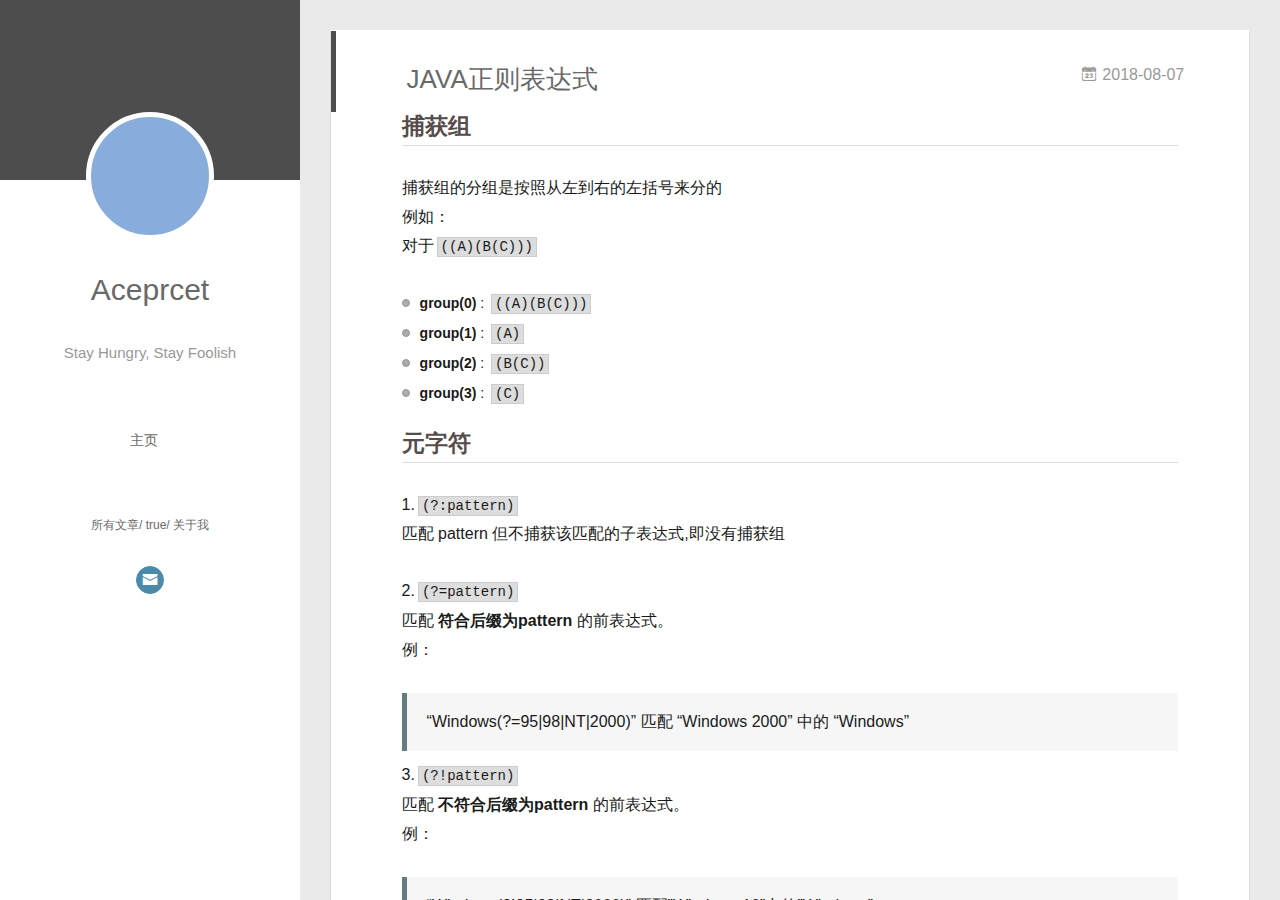
==== commit 98c7ff87: "Site updated: 2019-12-22 21:51:02" ====
--- a/index.html
+++ b/index.html
@@ -23,7 +23,7 @@
   
     <link rel="icon" href="/favicon.png">
   
-  <link rel="stylesheet" type="text/css" href="/./main.0cf68a.css">
+  <link rel="stylesheet" type="text/css" href="/./main.7aee47.css">
   <style type="text/css">
   
     #container.show {
@@ -67,6 +67,8 @@
     			<a q-on="click: openSlider(e, 'innerArchive')" href="javascript:void(0)">所有文章</a>
     			
             
+    			
+    			<a q-on="click: openSlider(e, 'friends')" href="javascript:void(0)">true</a>
     			
             
     			
@@ -138,6 +140,96 @@
           <div id="js-content" class="content-ll">
             
   
+    <article id="post-java正则表达式" class="article article-type-post  article-index" itemscope itemprop="blogPost">
+  <div class="article-inner">
+    
+      <header class="article-header">
+        
+  
+    <h1 itemprop="name">
+      <a class="article-title" href="/2018/08/07/java正则表达式/">JAVA正则表达式</a>
+    </h1>
+  
+
+        
+        <a href="/2018/08/07/java正则表达式/" class="archive-article-date">
+  	<time datetime="2018-08-07T15:24:36.083Z" itemprop="datePublished"><i class="icon-calendar icon"></i>2018-08-07</time>
+</a>
+        
+      </header>
+    
+    <div class="article-entry" itemprop="articleBody">
+      
+        <h2 id="捕获组"><a href="#捕获组" class="headerlink" title="捕获组"></a>捕获组</h2><p>捕获组的分组是按照从左到右的左括号来分的<br>例如：<br>对于<code>((A)(B(C)))</code></p>
+<ul>
+<li><strong>group(0)</strong> : <code>((A)(B(C)))</code></li>
+<li><strong>group(1)</strong> : <code>(A)</code></li>
+<li><strong>group(2)</strong> : <code>(B(C))</code></li>
+<li><strong>group(3)</strong> : <code>(C)</code></li>
+</ul>
+<h2 id="元字符"><a href="#元字符" class="headerlink" title="元字符"></a>元字符</h2><p>1.<code>(?:pattern)</code><br>匹配 pattern 但不捕获该匹配的子表达式,即没有捕获组</p>
+<p>2.<code>(?=pattern)</code><br>匹配 <strong>符合后缀为pattern</strong> 的前表达式。<br>例：</p>
+<blockquote>
+<p>“Windows(?=95|98|NT|2000)” 匹配 “Windows 2000” 中的 “Windows”</p>
+</blockquote>
+<p>3.<code>(?!pattern)</code><br>匹配 <strong>不符合后缀为pattern</strong> 的前表达式。<br>例：</p>
+<blockquote>
+<p>“Windows(?!95|98|NT|2000)” 匹配”Windows 10”中的”Windows”</p>
+</blockquote>
+<p>4.`(?</p>
+
+      
+
+      
+    </div>
+    <div class="article-info article-info-index">
+      
+      
+	<div class="article-tag tagcloud">
+		<i class="icon-price-tags icon"></i>
+		<ul class="article-tag-list">
+			 
+        		<li class="article-tag-list-item">
+        			<a href="javascript:void(0)" class="js-tag article-tag-list-link color2">JAVA基础</a>
+        		</li>
+      		
+		</ul>
+	</div>
+
+      
+
+      
+        <p class="article-more-link">
+          <a class="article-more-a" href="/2018/08/07/java正则表达式/">展开全文 >></a>
+        </p>
+      
+
+      
+      <div class="clearfix"></div>
+    </div>
+  </div>
+</article>
+
+<aside class="wrap-side-operation">
+    <div class="mod-side-operation">
+        
+        <div class="jump-container" id="js-jump-container" style="display:none;">
+            <a href="javascript:void(0)" class="mod-side-operation__jump-to-top">
+                <i class="icon-font icon-back"></i>
+            </a>
+            <div id="js-jump-plan-container" class="jump-plan-container" style="top: -11px;">
+                <i class="icon-font icon-plane jump-plane"></i>
+            </div>
+        </div>
+        
+        
+    </div>
+</aside>
+
+
+
+
+  
     <article id="post-hello-world" class="article article-type-post  article-index" itemscope itemprop="blogPost">
   <div class="article-inner">
     
@@ -219,7 +311,7 @@
   <div class="outer">
     <div id="footer-info">
     	<div class="footer-left">
-    		&copy; 2018 Aceprcet
+    		&copy; 2019 Aceprcet
     	</div>
       	<div class="footer-right">
 		
@@ -244,11 +336,9 @@
 	}
 </script>
 
-<script>!function(t){function n(e){if(r[e])return r[e].exports;var i=r[e]={exports:{},id:e,loaded:!1};return t[e].call(i.exports,i,i.exports,n),i.loaded=!0,i.exports}var r={};n.m=t,n.c=r,n.p="./",n(0)}([function(t,n,r){r(195),t.exports=r(191)},function(t,n,r){var e=r(3),i=r(52),o=r(27),u=r(28),c=r(53),f="prototype",a=function(t,n,r){var s,l,h,v,p=t&a.F,d=t&a.G,y=t&a.S,g=t&a.P,b=t&a.B,m=d?e:y?e[n]||(e[n]={}):(e[n]||{})[f],x=d?i:i[n]||(i[n]={}),w=x[f]||(x[f]={});d&&(r=n);for(s in r)l=!p&&m&&void 0!==m[s],h=(l?m:r)[s],v=b&&l?c(h,e):g&&"function"==typeof h?c(Function.call,h):h,m&&u(m,s,h,t&a.U),x[s]!=h&&o(x,s,v),g&&w[s]!=h&&(w[s]=h)};e.core=i,a.F=1,a.G=2,a.S=4,a.P=8,a.B=16,a.W=32,a.U=64,a.R=128,t.exports=a},function(t,n,r){var e=r(6);t.exports=function(t){if(!e(t))throw TypeError(t+" is not an object!");return t}},function(t,n){var r=t.exports="undefined"!=typeof window&&window.Math==Math?window:"undefined"!=typeof self&&self.Math==Math?self:Function("return this")();"number"==typeof __g&&(__g=r)},function(t,n){t.exports=function(t){try{return!!t()}catch(t){return!0}}},function(t,n){var r=t.exports="undefined"!=typeof window&&window.Math==Math?window:"undefined"!=typeof self&&self.Math==Math?self:Function("return this")();"number"==typeof __g&&(__g=r)},function(t,n){t.exports=function(t){return"object"==typeof t?null!==t:"function"==typeof t}},function(t,n,r){var e=r(126)("wks"),i=r(76),o=r(3).Symbol,u="function"==typeof o;(t.exports=function(t){return e[t]||(e[t]=u&&o[t]||(u?o:i)("Symbol."+t))}).store=e},function(t,n){var r={}.hasOwnProperty;t.exports=function(t,n){return r.call(t,n)}},function(t,n,r){var e=r(94),i=r(33);t.exports=function(t){return e(i(t))}},function(t,n,r){t.exports=!r(4)(function(){return 7!=Object.defineProperty({},"a",{get:function(){return 7}}).a})},function(t,n,r){var e=r(2),i=r(167),o=r(50),u=Object.defineProperty;n.f=r(10)?Object.defineProperty:function(t,n,r){if(e(t),n=o(n,!0),e(r),i)try{return u(t,n,r)}catch(t){}if("get"in r||"set"in r)throw TypeError("Accessors not supported!");return"value"in r&&(t[n]=r.value),t}},function(t,n,r){t.exports=!r(18)(function(){return 7!=Object.defineProperty({},"a",{get:function(){return 7}}).a})},function(t,n,r){var e=r(14),i=r(22);t.exports=r(12)?function(t,n,r){return e.f(t,n,i(1,r))}:function(t,n,r){return t[n]=r,t}},function(t,n,r){var e=r(20),i=r(58),o=r(42),u=Object.defineProperty;n.f=r(12)?Object.defineProperty:function(t,n,r){if(e(t),n=o(n,!0),e(r),i)try{return u(t,n,r)}catch(t){}if("get"in r||"set"in r)throw TypeError("Accessors not supported!");return"value"in r&&(t[n]=r.value),t}},function(t,n,r){var e=r(40)("wks"),i=r(23),o=r(5).Symbol,u="function"==typeof o;(t.exports=function(t){return e[t]||(e[t]=u&&o[t]||(u?o:i)("Symbol."+t))}).store=e},function(t,n,r){var e=r(67),i=Math.min;t.exports=function(t){return t>0?i(e(t),9007199254740991):0}},function(t,n,r){var e=r(46);t.exports=function(t){return Object(e(t))}},function(t,n){t.exports=function(t){try{return!!t()}catch(t){return!0}}},function(t,n,r){var e=r(63),i=r(34);t.exports=Object.keys||function(t){return e(t,i)}},function(t,n,r){var e=r(21);t.exports=function(t){if(!e(t))throw TypeError(t+" is not an object!");return t}},function(t,n){t.exports=function(t){return"object"==typeof t?null!==t:"function"==typeof t}},function(t,n){t.exports=function(t,n){return{enumerable:!(1&t),configurable:!(2&t),writable:!(4&t),value:n}}},function(t,n){var r=0,e=Math.random();t.exports=function(t){return"Symbol(".concat(void 0===t?"":t,")_",(++r+e).toString(36))}},function(t,n){var r={}.hasOwnProperty;t.exports=function(t,n){return r.call(t,n)}},function(t,n){var r=t.exports={version:"2.4.0"};"number"==typeof __e&&(__e=r)},function(t,n){t.exports=function(t){if("function"!=typeof t)throw TypeError(t+" is not a function!");return t}},function(t,n,r){var e=r(11),i=r(66);t.exports=r(10)?function(t,n,r){return e.f(t,n,i(1,r))}:function(t,n,r){return t[n]=r,t}},function(t,n,r){var e=r(3),i=r(27),o=r(24),u=r(76)("src"),c="toString",f=Function[c],a=(""+f).split(c);r(52).inspectSource=function(t){return f.call(t)},(t.exports=function(t,n,r,c){var f="function"==typeof r;f&&(o(r,"name")||i(r,"name",n)),t[n]!==r&&(f&&(o(r,u)||i(r,u,t[n]?""+t[n]:a.join(String(n)))),t===e?t[n]=r:c?t[n]?t[n]=r:i(t,n,r):(delete t[n],i(t,n,r)))})(Function.prototype,c,function(){return"function"==typeof this&&this[u]||f.call(this)})},function(t,n,r){var e=r(1),i=r(4),o=r(46),u=function(t,n,r,e){var i=String(o(t)),u="<"+n;return""!==r&&(u+=" "+r+'="'+String(e).replace(/"/g,"&quot;")+'"'),u+">"+i+"</"+n+">"};t.exports=function(t,n){var r={};r[t]=n(u),e(e.P+e.F*i(function(){var n=""[t]('"');return n!==n.toLowerCase()||n.split('"').length>3}),"String",r)}},function(t,n,r){var e=r(115),i=r(46);t.exports=function(t){return e(i(t))}},function(t,n,r){var e=r(116),i=r(66),o=r(30),u=r(50),c=r(24),f=r(167),a=Object.getOwnPropertyDescriptor;n.f=r(10)?a:function(t,n){if(t=o(t),n=u(n,!0),f)try{return a(t,n)}catch(t){}if(c(t,n))return i(!e.f.call(t,n),t[n])}},function(t,n,r){var e=r(24),i=r(17),o=r(145)("IE_PROTO"),u=Object.prototype;t.exports=Object.getPrototypeOf||function(t){return t=i(t),e(t,o)?t[o]:"function"==typeof t.constructor&&t instanceof t.constructor?t.constructor.prototype:t instanceof Object?u:null}},function(t,n){t.exports=function(t){if(void 0==t)throw TypeError("Can't call method on  "+t);return t}},function(t,n){t.exports="constructor,hasOwnProperty,isPrototypeOf,propertyIsEnumerable,toLocaleString,toString,valueOf".split(",")},function(t,n){t.exports={}},function(t,n){t.exports=!0},function(t,n){n.f={}.propertyIsEnumerable},function(t,n,r){var e=r(14).f,i=r(8),o=r(15)("toStringTag");t.exports=function(t,n,r){t&&!i(t=r?t:t.prototype,o)&&e(t,o,{configurable:!0,value:n})}},function(t,n,r){var e=r(40)("keys"),i=r(23);t.exports=function(t){return e[t]||(e[t]=i(t))}},function(t,n,r){var e=r(5),i="__core-js_shared__",o=e[i]||(e[i]={});t.exports=function(t){return o[t]||(o[t]={})}},function(t,n){var r=Math.ceil,e=Math.floor;t.exports=function(t){return isNaN(t=+t)?0:(t>0?e:r)(t)}},function(t,n,r){var e=r(21);t.exports=function(t,n){if(!e(t))return t;var r,i;if(n&&"function"==typeof(r=t.toString)&&!e(i=r.call(t)))return i;if("function"==typeof(r=t.valueOf)&&!e(i=r.call(t)))return i;if(!n&&"function"==typeof(r=t.toString)&&!e(i=r.call(t)))return i;throw TypeError("Can't convert object to primitive value")}},function(t,n,r){var e=r(5),i=r(25),o=r(36),u=r(44),c=r(14).f;t.exports=function(t){var n=i.Symbol||(i.Symbol=o?{}:e.Symbol||{});"_"==t.charAt(0)||t in n||c(n,t,{value:u.f(t)})}},function(t,n,r){n.f=r(15)},function(t,n){var r={}.toString;t.exports=function(t){return r.call(t).slice(8,-1)}},function(t,n){t.exports=function(t){if(void 0==t)throw TypeError("Can't call method on  "+t);return t}},function(t,n,r){var e=r(4);t.exports=function(t,n){return!!t&&e(function(){n?t.call(null,function(){},1):t.call(null)})}},function(t,n,r){var e=r(53),i=r(115),o=r(17),u=r(16),c=r(203);t.exports=function(t,n){var r=1==t,f=2==t,a=3==t,s=4==t,l=6==t,h=5==t||l,v=n||c;return function(n,c,p){for(var d,y,g=o(n),b=i(g),m=e(c,p,3),x=u(b.length),w=0,S=r?v(n,x):f?v(n,0):void 0;x>w;w++)if((h||w in b)&&(d=b[w],y=m(d,w,g),t))if(r)S[w]=y;else if(y)switch(t){case 3:return!0;case 5:return d;case 6:return w;case 2:S.push(d)}else if(s)return!1;return l?-1:a||s?s:S}}},function(t,n,r){var e=r(1),i=r(52),o=r(4);t.exports=function(t,n){var r=(i.Object||{})[t]||Object[t],u={};u[t]=n(r),e(e.S+e.F*o(function(){r(1)}),"Object",u)}},function(t,n,r){var e=r(6);t.exports=function(t,n){if(!e(t))return t;var r,i;if(n&&"function"==typeof(r=t.toString)&&!e(i=r.call(t)))return i;if("function"==typeof(r=t.valueOf)&&!e(i=r.call(t)))return i;if(!n&&"function"==typeof(r=t.toString)&&!e(i=r.call(t)))return i;throw TypeError("Can't convert object to primitive value")}},function(t,n,r){var e=r(5),i=r(25),o=r(91),u=r(13),c="prototype",f=function(t,n,r){var a,s,l,h=t&f.F,v=t&f.G,p=t&f.S,d=t&f.P,y=t&f.B,g=t&f.W,b=v?i:i[n]||(i[n]={}),m=b[c],x=v?e:p?e[n]:(e[n]||{})[c];v&&(r=n);for(a in r)(s=!h&&x&&void 0!==x[a])&&a in b||(l=s?x[a]:r[a],b[a]=v&&"function"!=typeof x[a]?r[a]:y&&s?o(l,e):g&&x[a]==l?function(t){var n=function(n,r,e){if(this instanceof t){switch(arguments.length){case 0:return new t;case 1:return new t(n);case 2:return new t(n,r)}return new t(n,r,e)}return t.apply(this,arguments)};return n[c]=t[c],n}(l):d&&"function"==typeof l?o(Function.call,l):l,d&&((b.virtual||(b.virtual={}))[a]=l,t&f.R&&m&&!m[a]&&u(m,a,l)))};f.F=1,f.G=2,f.S=4,f.P=8,f.B=16,f.W=32,f.U=64,f.R=128,t.exports=f},function(t,n){var r=t.exports={version:"2.4.0"};"number"==typeof __e&&(__e=r)},function(t,n,r){var e=r(26);t.exports=function(t,n,r){if(e(t),void 0===n)return t;switch(r){case 1:return function(r){return t.call(n,r)};case 2:return function(r,e){return t.call(n,r,e)};case 3:return function(r,e,i){return t.call(n,r,e,i)}}return function(){return t.apply(n,arguments)}}},function(t,n,r){var e=r(183),i=r(1),o=r(126)("metadata"),u=o.store||(o.store=new(r(186))),c=function(t,n,r){var i=u.get(t);if(!i){if(!r)return;u.set(t,i=new e)}var o=i.get(n);if(!o){if(!r)return;i.set(n,o=new e)}return o},f=function(t,n,r){var e=c(n,r,!1);return void 0!==e&&e.has(t)},a=function(t,n,r){var e=c(n,r,!1);return void 0===e?void 0:e.get(t)},s=function(t,n,r,e){c(r,e,!0).set(t,n)},l=function(t,n){var r=c(t,n,!1),e=[];return r&&r.forEach(function(t,n){e.push(n)}),e},h=function(t){return void 0===t||"symbol"==typeof t?t:String(t)},v=function(t){i(i.S,"Reflect",t)};t.exports={store:u,map:c,has:f,get:a,set:s,keys:l,key:h,exp:v}},function(t,n,r){"use strict";if(r(10)){var e=r(69),i=r(3),o=r(4),u=r(1),c=r(127),f=r(152),a=r(53),s=r(68),l=r(66),h=r(27),v=r(73),p=r(67),d=r(16),y=r(75),g=r(50),b=r(24),m=r(180),x=r(114),w=r(6),S=r(17),_=r(137),O=r(70),E=r(32),P=r(71).f,j=r(154),F=r(76),M=r(7),A=r(48),N=r(117),T=r(146),I=r(155),k=r(80),L=r(123),R=r(74),C=r(130),D=r(160),U=r(11),W=r(31),G=U.f,B=W.f,V=i.RangeError,z=i.TypeError,q=i.Uint8Array,K="ArrayBuffer",J="Shared"+K,Y="BYTES_PER_ELEMENT",H="prototype",$=Array[H],X=f.ArrayBuffer,Q=f.DataView,Z=A(0),tt=A(2),nt=A(3),rt=A(4),et=A(5),it=A(6),ot=N(!0),ut=N(!1),ct=I.values,ft=I.keys,at=I.entries,st=$.lastIndexOf,lt=$.reduce,ht=$.reduceRight,vt=$.join,pt=$.sort,dt=$.slice,yt=$.toString,gt=$.toLocaleString,bt=M("iterator"),mt=M("toStringTag"),xt=F("typed_constructor"),wt=F("def_constructor"),St=c.CONSTR,_t=c.TYPED,Ot=c.VIEW,Et="Wrong length!",Pt=A(1,function(t,n){return Tt(T(t,t[wt]),n)}),jt=o(function(){return 1===new q(new Uint16Array([1]).buffer)[0]}),Ft=!!q&&!!q[H].set&&o(function(){new q(1).set({})}),Mt=function(t,n){if(void 0===t)throw z(Et);var r=+t,e=d(t);if(n&&!m(r,e))throw V(Et);return e},At=function(t,n){var r=p(t);if(r<0||r%n)throw V("Wrong offset!");return r},Nt=function(t){if(w(t)&&_t in t)return t;throw z(t+" is not a typed array!")},Tt=function(t,n){if(!(w(t)&&xt in t))throw z("It is not a typed array constructor!");return new t(n)},It=function(t,n){return kt(T(t,t[wt]),n)},kt=function(t,n){for(var r=0,e=n.length,i=Tt(t,e);e>r;)i[r]=n[r++];return i},Lt=function(t,n,r){G(t,n,{get:function(){return this._d[r]}})},Rt=function(t){var n,r,e,i,o,u,c=S(t),f=arguments.length,s=f>1?arguments[1]:void 0,l=void 0!==s,h=j(c);if(void 0!=h&&!_(h)){for(u=h.call(c),e=[],n=0;!(o=u.next()).done;n++)e.push(o.value);c=e}for(l&&f>2&&(s=a(s,arguments[2],2)),n=0,r=d(c.length),i=Tt(this,r);r>n;n++)i[n]=l?s(c[n],n):c[n];return i},Ct=function(){for(var t=0,n=arguments.length,r=Tt(this,n);n>t;)r[t]=arguments[t++];return r},Dt=!!q&&o(function(){gt.call(new q(1))}),Ut=function(){return gt.apply(Dt?dt.call(Nt(this)):Nt(this),arguments)},Wt={copyWithin:function(t,n){return D.call(Nt(this),t,n,arguments.length>2?arguments[2]:void 0)},every:function(t){return rt(Nt(this),t,arguments.length>1?arguments[1]:void 0)},fill:function(t){return C.apply(Nt(this),arguments)},filter:function(t){return It(this,tt(Nt(this),t,arguments.length>1?arguments[1]:void 0))},find:function(t){return et(Nt(this),t,arguments.length>1?arguments[1]:void 0)},findIndex:function(t){return it(Nt(this),t,arguments.length>1?arguments[1]:void 0)},forEach:function(t){Z(Nt(this),t,arguments.length>1?arguments[1]:void 0)},indexOf:function(t){return ut(Nt(this),t,arguments.length>1?arguments[1]:void 0)},includes:function(t){return ot(Nt(this),t,arguments.length>1?arguments[1]:void 0)},join:function(t){return vt.apply(Nt(this),arguments)},lastIndexOf:function(t){return st.apply(Nt(this),arguments)},map:function(t){return Pt(Nt(this),t,arguments.length>1?arguments[1]:void 0)},reduce:function(t){return lt.apply(Nt(this),arguments)},reduceRight:function(t){return ht.apply(Nt(this),arguments)},reverse:function(){for(var t,n=this,r=Nt(n).length,e=Math.floor(r/2),i=0;i<e;)t=n[i],n[i++]=n[--r],n[r]=t;return n},some:function(t){return nt(Nt(this),t,arguments.length>1?arguments[1]:void 0)},sort:function(t){return pt.call(Nt(this),t)},subarray:function(t,n){var r=Nt(this),e=r.length,i=y(t,e);return new(T(r,r[wt]))(r.buffer,r.byteOffset+i*r.BYTES_PER_ELEMENT,d((void 0===n?e:y(n,e))-i))}},Gt=function(t,n){return It(this,dt.call(Nt(this),t,n))},Bt=function(t){Nt(this);var n=At(arguments[1],1),r=this.length,e=S(t),i=d(e.length),o=0;if(i+n>r)throw V(Et);for(;o<i;)this[n+o]=e[o++]},Vt={entries:function(){return at.call(Nt(this))},keys:function(){return ft.call(Nt(this))},values:function(){return ct.call(Nt(this))}},zt=function(t,n){return w(t)&&t[_t]&&"symbol"!=typeof n&&n in t&&String(+n)==String(n)},qt=function(t,n){return zt(t,n=g(n,!0))?l(2,t[n]):B(t,n)},Kt=function(t,n,r){return!(zt(t,n=g(n,!0))&&w(r)&&b(r,"value"))||b(r,"get")||b(r,"set")||r.configurable||b(r,"writable")&&!r.writable||b(r,"enumerable")&&!r.enumerable?G(t,n,r):(t[n]=r.value,t)};St||(W.f=qt,U.f=Kt),u(u.S+u.F*!St,"Object",{getOwnPropertyDescriptor:qt,defineProperty:Kt}),o(function(){yt.call({})})&&(yt=gt=function(){return vt.call(this)});var Jt=v({},Wt);v(Jt,Vt),h(Jt,bt,Vt.values),v(Jt,{slice:Gt,set:Bt,constructor:function(){},toString:yt,toLocaleString:Ut}),Lt(Jt,"buffer","b"),Lt(Jt,"byteOffset","o"),Lt(Jt,"byteLength","l"),Lt(Jt,"length","e"),G(Jt,mt,{get:function(){return this[_t]}}),t.exports=function(t,n,r,f){f=!!f;var a=t+(f?"Clamped":"")+"Array",l="Uint8Array"!=a,v="get"+t,p="set"+t,y=i[a],g=y||{},b=y&&E(y),m=!y||!c.ABV,S={},_=y&&y[H],j=function(t,r){var e=t._d;return e.v[v](r*n+e.o,jt)},F=function(t,r,e){var i=t._d;f&&(e=(e=Math.round(e))<0?0:e>255?255:255&e),i.v[p](r*n+i.o,e,jt)},M=function(t,n){G(t,n,{get:function(){return j(this,n)},set:function(t){return F(this,n,t)},enumerable:!0})};m?(y=r(function(t,r,e,i){s(t,y,a,"_d");var o,u,c,f,l=0,v=0;if(w(r)){if(!(r instanceof X||(f=x(r))==K||f==J))return _t in r?kt(y,r):Rt.call(y,r);o=r,v=At(e,n);var p=r.byteLength;if(void 0===i){if(p%n)throw V(Et);if((u=p-v)<0)throw V(Et)}else if((u=d(i)*n)+v>p)throw V(Et);c=u/n}else c=Mt(r,!0),u=c*n,o=new X(u);for(h(t,"_d",{b:o,o:v,l:u,e:c,v:new Q(o)});l<c;)M(t,l++)}),_=y[H]=O(Jt),h(_,"constructor",y)):L(function(t){new y(null),new y(t)},!0)||(y=r(function(t,r,e,i){s(t,y,a);var o;return w(r)?r instanceof X||(o=x(r))==K||o==J?void 0!==i?new g(r,At(e,n),i):void 0!==e?new g(r,At(e,n)):new g(r):_t in r?kt(y,r):Rt.call(y,r):new g(Mt(r,l))}),Z(b!==Function.prototype?P(g).concat(P(b)):P(g),function(t){t in y||h(y,t,g[t])}),y[H]=_,e||(_.constructor=y));var A=_[bt],N=!!A&&("values"==A.name||void 0==A.name),T=Vt.values;h(y,xt,!0),h(_,_t,a),h(_,Ot,!0),h(_,wt,y),(f?new y(1)[mt]==a:mt in _)||G(_,mt,{get:function(){return a}}),S[a]=y,u(u.G+u.W+u.F*(y!=g),S),u(u.S,a,{BYTES_PER_ELEMENT:n,from:Rt,of:Ct}),Y in _||h(_,Y,n),u(u.P,a,Wt),R(a),u(u.P+u.F*Ft,a,{set:Bt}),u(u.P+u.F*!N,a,Vt),u(u.P+u.F*(_.toString!=yt),a,{toString:yt}),u(u.P+u.F*o(function(){new y(1).slice()}),a,{slice:Gt}),u(u.P+u.F*(o(function(){return[1,2].toLocaleString()!=new y([1,2]).toLocaleString()})||!o(function(){_.toLocaleString.call([1,2])})),a,{toLocaleString:Ut}),k[a]=N?A:T,e||N||h(_,bt,T)}}else t.exports=function(){}},function(t,n){var r={}.toString;t.exports=function(t){return r.call(t).slice(8,-1)}},function(t,n,r){var e=r(21),i=r(5).document,o=e(i)&&e(i.createElement);t.exports=function(t){return o?i.createElement(t):{}}},function(t,n,r){t.exports=!r(12)&&!r(18)(function(){return 7!=Object.defineProperty(r(57)("div"),"a",{get:function(){return 7}}).a})},function(t,n,r){"use strict";var e=r(36),i=r(51),o=r(64),u=r(13),c=r(8),f=r(35),a=r(96),s=r(38),l=r(103),h=r(15)("iterator"),v=!([].keys&&"next"in[].keys()),p="keys",d="values",y=function(){return this};t.exports=function(t,n,r,g,b,m,x){a(r,n,g);var w,S,_,O=function(t){if(!v&&t in F)return F[t];switch(t){case p:case d:return function(){return new r(this,t)}}return function(){return new r(this,t)}},E=n+" Iterator",P=b==d,j=!1,F=t.prototype,M=F[h]||F["@@iterator"]||b&&F[b],A=M||O(b),N=b?P?O("entries"):A:void 0,T="Array"==n?F.entries||M:M;if(T&&(_=l(T.call(new t)))!==Object.prototype&&(s(_,E,!0),e||c(_,h)||u(_,h,y)),P&&M&&M.name!==d&&(j=!0,A=function(){return M.call(this)}),e&&!x||!v&&!j&&F[h]||u(F,h,A),f[n]=A,f[E]=y,b)if(w={values:P?A:O(d),keys:m?A:O(p),entries:N},x)for(S in w)S in F||o(F,S,w[S]);else i(i.P+i.F*(v||j),n,w);return w}},function(t,n,r){var e=r(20),i=r(100),o=r(34),u=r(39)("IE_PROTO"),c=function(){},f="prototype",a=function(){var t,n=r(57)("iframe"),e=o.length;for(n.style.display="none",r(93).appendChild(n),n.src="javascript:",t=n.contentWindow.document,t.open(),t.write("<script>document.F=Object<\/script>"),t.close(),a=t.F;e--;)delete a[f][o[e]];return a()};t.exports=Object.create||function(t,n){var r;return null!==t?(c[f]=e(t),r=new c,c[f]=null,r[u]=t):r=a(),void 0===n?r:i(r,n)}},function(t,n,r){var e=r(63),i=r(34).concat("length","prototype");n.f=Object.getOwnPropertyNames||function(t){return e(t,i)}},function(t,n){n.f=Object.getOwnPropertySymbols},function(t,n,r){var e=r(8),i=r(9),o=r(90)(!1),u=r(39)("IE_PROTO");t.exports=function(t,n){var r,c=i(t),f=0,a=[];for(r in c)r!=u&&e(c,r)&&a.push(r);for(;n.length>f;)e(c,r=n[f++])&&(~o(a,r)||a.push(r));return a}},function(t,n,r){t.exports=r(13)},function(t,n,r){var e=r(76)("meta"),i=r(6),o=r(24),u=r(11).f,c=0,f=Object.isExtensible||function(){return!0},a=!r(4)(function(){return f(Object.preventExtensions({}))}),s=function(t){u(t,e,{value:{i:"O"+ ++c,w:{}}})},l=function(t,n){if(!i(t))return"symbol"==typeof t?t:("string"==typeof t?"S":"P")+t;if(!o(t,e)){if(!f(t))return"F";if(!n)return"E";s(t)}return t[e].i},h=function(t,n){if(!o(t,e)){if(!f(t))return!0;if(!n)return!1;s(t)}return t[e].w},v=function(t){return a&&p.NEED&&f(t)&&!o(t,e)&&s(t),t},p=t.exports={KEY:e,NEED:!1,fastKey:l,getWeak:h,onFreeze:v}},function(t,n){t.exports=function(t,n){return{enumerable:!(1&t),configurable:!(2&t),writable:!(4&t),value:n}}},function(t,n){var r=Math.ceil,e=Math.floor;t.exports=function(t){return isNaN(t=+t)?0:(t>0?e:r)(t)}},function(t,n){t.exports=function(t,n,r,e){if(!(t instanceof n)||void 0!==e&&e in t)throw TypeError(r+": incorrect invocation!");return t}},function(t,n){t.exports=!1},function(t,n,r){var e=r(2),i=r(173),o=r(133),u=r(145)("IE_PROTO"),c=function(){},f="prototype",a=function(){var t,n=r(132)("iframe"),e=o.length;for(n.style.display="none",r(135).appendChild(n),n.src="javascript:",t=n.contentWindow.document,t.open(),t.write("<script>document.F=Object<\/script>"),t.close(),a=t.F;e--;)delete a[f][o[e]];return a()};t.exports=Object.create||function(t,n){var r;return null!==t?(c[f]=e(t),r=new c,c[f]=null,r[u]=t):r=a(),void 0===n?r:i(r,n)}},function(t,n,r){var e=r(175),i=r(133).concat("length","prototype");n.f=Object.getOwnPropertyNames||function(t){return e(t,i)}},function(t,n,r){var e=r(175),i=r(133);t.exports=Object.keys||function(t){return e(t,i)}},function(t,n,r){var e=r(28);t.exports=function(t,n,r){for(var i in n)e(t,i,n[i],r);return t}},function(t,n,r){"use strict";var e=r(3),i=r(11),o=r(10),u=r(7)("species");t.exports=function(t){var n=e[t];o&&n&&!n[u]&&i.f(n,u,{configurable:!0,get:function(){return this}})}},function(t,n,r){var e=r(67),i=Math.max,o=Math.min;t.exports=function(t,n){return t=e(t),t<0?i(t+n,0):o(t,n)}},function(t,n){var r=0,e=Math.random();t.exports=function(t){return"Symbol(".concat(void 0===t?"":t,")_",(++r+e).toString(36))}},function(t,n,r){var e=r(33);t.exports=function(t){return Object(e(t))}},function(t,n,r){var e=r(7)("unscopables"),i=Array.prototype;void 0==i[e]&&r(27)(i,e,{}),t.exports=function(t){i[e][t]=!0}},function(t,n,r){var e=r(53),i=r(169),o=r(137),u=r(2),c=r(16),f=r(154),a={},s={},n=t.exports=function(t,n,r,l,h){var v,p,d,y,g=h?function(){return t}:f(t),b=e(r,l,n?2:1),m=0;if("function"!=typeof g)throw TypeError(t+" is not iterable!");if(o(g)){for(v=c(t.length);v>m;m++)if((y=n?b(u(p=t[m])[0],p[1]):b(t[m]))===a||y===s)return y}else for(d=g.call(t);!(p=d.next()).done;)if((y=i(d,b,p.value,n))===a||y===s)return y};n.BREAK=a,n.RETURN=s},function(t,n){t.exports={}},function(t,n,r){var e=r(11).f,i=r(24),o=r(7)("toStringTag");t.exports=function(t,n,r){t&&!i(t=r?t:t.prototype,o)&&e(t,o,{configurable:!0,value:n})}},function(t,n,r){var e=r(1),i=r(46),o=r(4),u=r(150),c="["+u+"]",f="​-",a=RegExp("^"+c+c+"*"),s=RegExp(c+c+"*$"),l=function(t,n,r){var i={},c=o(function(){return!!u[t]()||f[t]()!=f}),a=i[t]=c?n(h):u[t];r&&(i[r]=a),e(e.P+e.F*c,"String",i)},h=l.trim=function(t,n){return t=String(i(t)),1&n&&(t=t.replace(a,"")),2&n&&(t=t.replace(s,"")),t};t.exports=l},function(t,n,r){t.exports={default:r(86),__esModule:!0}},function(t,n,r){t.exports={default:r(87),__esModule:!0}},function(t,n,r){"use strict";function e(t){return t&&t.__esModule?t:{default:t}}n.__esModule=!0;var i=r(84),o=e(i),u=r(83),c=e(u),f="function"==typeof c.default&&"symbol"==typeof o.default?function(t){return typeof t}:function(t){return t&&"function"==typeof c.default&&t.constructor===c.default&&t!==c.default.prototype?"symbol":typeof t};n.default="function"==typeof c.default&&"symbol"===f(o.default)?function(t){return void 0===t?"undefined":f(t)}:function(t){return t&&"function"==typeof c.default&&t.constructor===c.default&&t!==c.default.prototype?"symbol":void 0===t?"undefined":f(t)}},function(t,n,r){r(110),r(108),r(111),r(112),t.exports=r(25).Symbol},function(t,n,r){r(109),r(113),t.exports=r(44).f("iterator")},function(t,n){t.exports=function(t){if("function"!=typeof t)throw TypeError(t+" is not a function!");return t}},function(t,n){t.exports=function(){}},function(t,n,r){var e=r(9),i=r(106),o=r(105);t.exports=function(t){return function(n,r,u){var c,f=e(n),a=i(f.length),s=o(u,a);if(t&&r!=r){for(;a>s;)if((c=f[s++])!=c)return!0}else for(;a>s;s++)if((t||s in f)&&f[s]===r)return t||s||0;return!t&&-1}}},function(t,n,r){var e=r(88);t.exports=function(t,n,r){if(e(t),void 0===n)return t;switch(r){case 1:return function(r){return t.call(n,r)};case 2:return function(r,e){return t.call(n,r,e)};case 3:return function(r,e,i){return t.call(n,r,e,i)}}return function(){return t.apply(n,arguments)}}},function(t,n,r){var e=r(19),i=r(62),o=r(37);t.exports=function(t){var n=e(t),r=i.f;if(r)for(var u,c=r(t),f=o.f,a=0;c.length>a;)f.call(t,u=c[a++])&&n.push(u);return n}},function(t,n,r){t.exports=r(5).document&&document.documentElement},function(t,n,r){var e=r(56);t.exports=Object("z").propertyIsEnumerable(0)?Object:function(t){return"String"==e(t)?t.split(""):Object(t)}},function(t,n,r){var e=r(56);t.exports=Array.isArray||function(t){return"Array"==e(t)}},function(t,n,r){"use strict";var e=r(60),i=r(22),o=r(38),u={};r(13)(u,r(15)("iterator"),function(){return this}),t.exports=function(t,n,r){t.prototype=e(u,{next:i(1,r)}),o(t,n+" Iterator")}},function(t,n){t.exports=function(t,n){return{value:n,done:!!t}}},function(t,n,r){var e=r(19),i=r(9);t.exports=function(t,n){for(var r,o=i(t),u=e(o),c=u.length,f=0;c>f;)if(o[r=u[f++]]===n)return r}},function(t,n,r){var e=r(23)("meta"),i=r(21),o=r(8),u=r(14).f,c=0,f=Object.isExtensible||function(){return!0},a=!r(18)(function(){return f(Object.preventExtensions({}))}),s=function(t){u(t,e,{value:{i:"O"+ ++c,w:{}}})},l=function(t,n){if(!i(t))return"symbol"==typeof t?t:("string"==typeof t?"S":"P")+t;if(!o(t,e)){if(!f(t))return"F";if(!n)return"E";s(t)}return t[e].i},h=function(t,n){if(!o(t,e)){if(!f(t))return!0;if(!n)return!1;s(t)}return t[e].w},v=function(t){return a&&p.NEED&&f(t)&&!o(t,e)&&s(t),t},p=t.exports={KEY:e,NEED:!1,fastKey:l,getWeak:h,onFreeze:v}},function(t,n,r){var e=r(14),i=r(20),o=r(19);t.exports=r(12)?Object.defineProperties:function(t,n){i(t);for(var r,u=o(n),c=u.length,f=0;c>f;)e.f(t,r=u[f++],n[r]);return t}},function(t,n,r){var e=r(37),i=r(22),o=r(9),u=r(42),c=r(8),f=r(58),a=Object.getOwnPropertyDescriptor;n.f=r(12)?a:function(t,n){if(t=o(t),n=u(n,!0),f)try{return a(t,n)}catch(t){}if(c(t,n))return i(!e.f.call(t,n),t[n])}},function(t,n,r){var e=r(9),i=r(61).f,o={}.toString,u="object"==typeof window&&window&&Object.getOwnPropertyNames?Object.getOwnPropertyNames(window):[],c=function(t){try{return i(t)}catch(t){return u.slice()}};t.exports.f=function(t){return u&&"[object Window]"==o.call(t)?c(t):i(e(t))}},function(t,n,r){var e=r(8),i=r(77),o=r(39)("IE_PROTO"),u=Object.prototype;t.exports=Object.getPrototypeOf||function(t){return t=i(t),e(t,o)?t[o]:"function"==typeof t.constructor&&t instanceof t.constructor?t.constructor.prototype:t instanceof Object?u:null}},function(t,n,r){var e=r(41),i=r(33);t.exports=function(t){return function(n,r){var o,u,c=String(i(n)),f=e(r),a=c.length;return f<0||f>=a?t?"":void 0:(o=c.charCodeAt(f),o<55296||o>56319||f+1===a||(u=c.charCodeAt(f+1))<56320||u>57343?t?c.charAt(f):o:t?c.slice(f,f+2):u-56320+(o-55296<<10)+65536)}}},function(t,n,r){var e=r(41),i=Math.max,o=Math.min;t.exports=function(t,n){return t=e(t),t<0?i(t+n,0):o(t,n)}},function(t,n,r){var e=r(41),i=Math.min;t.exports=function(t){return t>0?i(e(t),9007199254740991):0}},function(t,n,r){"use strict";var e=r(89),i=r(97),o=r(35),u=r(9);t.exports=r(59)(Array,"Array",function(t,n){this._t=u(t),this._i=0,this._k=n},function(){var t=this._t,n=this._k,r=this._i++;return!t||r>=t.length?(this._t=void 0,i(1)):"keys"==n?i(0,r):"values"==n?i(0,t[r]):i(0,[r,t[r]])},"values"),o.Arguments=o.Array,e("keys"),e("values"),e("entries")},function(t,n){},function(t,n,r){"use strict";var e=r(104)(!0);r(59)(String,"String",function(t){this._t=String(t),this._i=0},function(){var t,n=this._t,r=this._i;return r>=n.length?{value:void 0,done:!0}:(t=e(n,r),this._i+=t.length,{value:t,done:!1})})},function(t,n,r){"use strict";var e=r(5),i=r(8),o=r(12),u=r(51),c=r(64),f=r(99).KEY,a=r(18),s=r(40),l=r(38),h=r(23),v=r(15),p=r(44),d=r(43),y=r(98),g=r(92),b=r(95),m=r(20),x=r(9),w=r(42),S=r(22),_=r(60),O=r(102),E=r(101),P=r(14),j=r(19),F=E.f,M=P.f,A=O.f,N=e.Symbol,T=e.JSON,I=T&&T.stringify,k="prototype",L=v("_hidden"),R=v("toPrimitive"),C={}.propertyIsEnumerable,D=s("symbol-registry"),U=s("symbols"),W=s("op-symbols"),G=Object[k],B="function"==typeof N,V=e.QObject,z=!V||!V[k]||!V[k].findChild,q=o&&a(function(){return 7!=_(M({},"a",{get:function(){return M(this,"a",{value:7}).a}})).a})?function(t,n,r){var e=F(G,n);e&&delete G[n],M(t,n,r),e&&t!==G&&M(G,n,e)}:M,K=function(t){var n=U[t]=_(N[k]);return n._k=t,n},J=B&&"symbol"==typeof N.iterator?function(t){return"symbol"==typeof t}:function(t){return t instanceof N},Y=function(t,n,r){return t===G&&Y(W,n,r),m(t),n=w(n,!0),m(r),i(U,n)?(r.enumerable?(i(t,L)&&t[L][n]&&(t[L][n]=!1),r=_(r,{enumerable:S(0,!1)})):(i(t,L)||M(t,L,S(1,{})),t[L][n]=!0),q(t,n,r)):M(t,n,r)},H=function(t,n){m(t);for(var r,e=g(n=x(n)),i=0,o=e.length;o>i;)Y(t,r=e[i++],n[r]);return t},$=function(t,n){return void 0===n?_(t):H(_(t),n)},X=function(t){var n=C.call(this,t=w(t,!0));return!(this===G&&i(U,t)&&!i(W,t))&&(!(n||!i(this,t)||!i(U,t)||i(this,L)&&this[L][t])||n)},Q=function(t,n){if(t=x(t),n=w(n,!0),t!==G||!i(U,n)||i(W,n)){var r=F(t,n);return!r||!i(U,n)||i(t,L)&&t[L][n]||(r.enumerable=!0),r}},Z=function(t){for(var n,r=A(x(t)),e=[],o=0;r.length>o;)i(U,n=r[o++])||n==L||n==f||e.push(n);return e},tt=function(t){for(var n,r=t===G,e=A(r?W:x(t)),o=[],u=0;e.length>u;)!i(U,n=e[u++])||r&&!i(G,n)||o.push(U[n]);return o};B||(N=function(){if(this instanceof N)throw TypeError("Symbol is not a constructor!");var t=h(arguments.length>0?arguments[0]:void 0),n=function(r){this===G&&n.call(W,r),i(this,L)&&i(this[L],t)&&(this[L][t]=!1),q(this,t,S(1,r))};return o&&z&&q(G,t,{configurable:!0,set:n}),K(t)},c(N[k],"toString",function(){return this._k}),E.f=Q,P.f=Y,r(61).f=O.f=Z,r(37).f=X,r(62).f=tt,o&&!r(36)&&c(G,"propertyIsEnumerable",X,!0),p.f=function(t){return K(v(t))}),u(u.G+u.W+u.F*!B,{Symbol:N});for(var nt="hasInstance,isConcatSpreadable,iterator,match,replace,search,species,split,toPrimitive,toStringTag,unscopables".split(","),rt=0;nt.length>rt;)v(nt[rt++]);for(var nt=j(v.store),rt=0;nt.length>rt;)d(nt[rt++]);u(u.S+u.F*!B,"Symbol",{for:function(t){return i(D,t+="")?D[t]:D[t]=N(t)},keyFor:function(t){if(J(t))return y(D,t);throw TypeError(t+" is not a symbol!")},useSetter:function(){z=!0},useSimple:function(){z=!1}}),u(u.S+u.F*!B,"Object",{create:$,defineProperty:Y,defineProperties:H,getOwnPropertyDescriptor:Q,getOwnPropertyNames:Z,getOwnPropertySymbols:tt}),T&&u(u.S+u.F*(!B||a(function(){var t=N();return"[null]"!=I([t])||"{}"!=I({a:t})||"{}"!=I(Object(t))})),"JSON",{stringify:function(t){if(void 0!==t&&!J(t)){for(var n,r,e=[t],i=1;arguments.length>i;)e.push(arguments[i++]);return n=e[1],"function"==typeof n&&(r=n),!r&&b(n)||(n=function(t,n){if(r&&(n=r.call(this,t,n)),!J(n))return n}),e[1]=n,I.apply(T,e)}}}),N[k][R]||r(13)(N[k],R,N[k].valueOf),l(N,"Symbol"),l(Math,"Math",!0),l(e.JSON,"JSON",!0)},function(t,n,r){r(43)("asyncIterator")},function(t,n,r){r(43)("observable")},function(t,n,r){r(107);for(var e=r(5),i=r(13),o=r(35),u=r(15)("toStringTag"),c=["NodeList","DOMTokenList","MediaList","StyleSheetList","CSSRuleList"],f=0;f<5;f++){var a=c[f],s=e[a],l=s&&s.prototype;l&&!l[u]&&i(l,u,a),o[a]=o.Array}},function(t,n,r){var e=r(45),i=r(7)("toStringTag"),o="Arguments"==e(function(){return arguments}()),u=function(t,n){try{return t[n]}catch(t){}};t.exports=function(t){var n,r,c;return void 0===t?"Undefined":null===t?"Null":"string"==typeof(r=u(n=Object(t),i))?r:o?e(n):"Object"==(c=e(n))&&"function"==typeof n.callee?"Arguments":c}},function(t,n,r){var e=r(45);t.exports=Object("z").propertyIsEnumerable(0)?Object:function(t){return"String"==e(t)?t.split(""):Object(t)}},function(t,n){n.f={}.propertyIsEnumerable},function(t,n,r){var e=r(30),i=r(16),o=r(75);t.exports=function(t){return function(n,r,u){var c,f=e(n),a=i(f.length),s=o(u,a);if(t&&r!=r){for(;a>s;)if((c=f[s++])!=c)return!0}else for(;a>s;s++)if((t||s in f)&&f[s]===r)return t||s||0;return!t&&-1}}},function(t,n,r){"use strict";var e=r(3),i=r(1),o=r(28),u=r(73),c=r(65),f=r(79),a=r(68),s=r(6),l=r(4),h=r(123),v=r(81),p=r(136);t.exports=function(t,n,r,d,y,g){var b=e[t],m=b,x=y?"set":"add",w=m&&m.prototype,S={},_=function(t){var n=w[t];o(w,t,"delete"==t?function(t){return!(g&&!s(t))&&n.call(this,0===t?0:t)}:"has"==t?function(t){return!(g&&!s(t))&&n.call(this,0===t?0:t)}:"get"==t?function(t){return g&&!s(t)?void 0:n.call(this,0===t?0:t)}:"add"==t?function(t){return n.call(this,0===t?0:t),this}:function(t,r){return n.call(this,0===t?0:t,r),this})};if("function"==typeof m&&(g||w.forEach&&!l(function(){(new m).entries().next()}))){var O=new m,E=O[x](g?{}:-0,1)!=O,P=l(function(){O.has(1)}),j=h(function(t){new m(t)}),F=!g&&l(function(){for(var t=new m,n=5;n--;)t[x](n,n);return!t.has(-0)});j||(m=n(function(n,r){a(n,m,t);var e=p(new b,n,m);return void 0!=r&&f(r,y,e[x],e),e}),m.prototype=w,w.constructor=m),(P||F)&&(_("delete"),_("has"),y&&_("get")),(F||E)&&_(x),g&&w.clear&&delete w.clear}else m=d.getConstructor(n,t,y,x),u(m.prototype,r),c.NEED=!0;return v(m,t),S[t]=m,i(i.G+i.W+i.F*(m!=b),S),g||d.setStrong(m,t,y),m}},function(t,n,r){"use strict";var e=r(27),i=r(28),o=r(4),u=r(46),c=r(7);t.exports=function(t,n,r){var f=c(t),a=r(u,f,""[t]),s=a[0],l=a[1];o(function(){var n={};return n[f]=function(){return 7},7!=""[t](n)})&&(i(String.prototype,t,s),e(RegExp.prototype,f,2==n?function(t,n){return l.call(t,this,n)}:function(t){return l.call(t,this)}))}
-},function(t,n,r){"use strict";var e=r(2);t.exports=function(){var t=e(this),n="";return t.global&&(n+="g"),t.ignoreCase&&(n+="i"),t.multiline&&(n+="m"),t.unicode&&(n+="u"),t.sticky&&(n+="y"),n}},function(t,n){t.exports=function(t,n,r){var e=void 0===r;switch(n.length){case 0:return e?t():t.call(r);case 1:return e?t(n[0]):t.call(r,n[0]);case 2:return e?t(n[0],n[1]):t.call(r,n[0],n[1]);case 3:return e?t(n[0],n[1],n[2]):t.call(r,n[0],n[1],n[2]);case 4:return e?t(n[0],n[1],n[2],n[3]):t.call(r,n[0],n[1],n[2],n[3])}return t.apply(r,n)}},function(t,n,r){var e=r(6),i=r(45),o=r(7)("match");t.exports=function(t){var n;return e(t)&&(void 0!==(n=t[o])?!!n:"RegExp"==i(t))}},function(t,n,r){var e=r(7)("iterator"),i=!1;try{var o=[7][e]();o.return=function(){i=!0},Array.from(o,function(){throw 2})}catch(t){}t.exports=function(t,n){if(!n&&!i)return!1;var r=!1;try{var o=[7],u=o[e]();u.next=function(){return{done:r=!0}},o[e]=function(){return u},t(o)}catch(t){}return r}},function(t,n,r){t.exports=r(69)||!r(4)(function(){var t=Math.random();__defineSetter__.call(null,t,function(){}),delete r(3)[t]})},function(t,n){n.f=Object.getOwnPropertySymbols},function(t,n,r){var e=r(3),i="__core-js_shared__",o=e[i]||(e[i]={});t.exports=function(t){return o[t]||(o[t]={})}},function(t,n,r){for(var e,i=r(3),o=r(27),u=r(76),c=u("typed_array"),f=u("view"),a=!(!i.ArrayBuffer||!i.DataView),s=a,l=0,h="Int8Array,Uint8Array,Uint8ClampedArray,Int16Array,Uint16Array,Int32Array,Uint32Array,Float32Array,Float64Array".split(",");l<9;)(e=i[h[l++]])?(o(e.prototype,c,!0),o(e.prototype,f,!0)):s=!1;t.exports={ABV:a,CONSTR:s,TYPED:c,VIEW:f}},function(t,n){"use strict";var r={versions:function(){var t=window.navigator.userAgent;return{trident:t.indexOf("Trident")>-1,presto:t.indexOf("Presto")>-1,webKit:t.indexOf("AppleWebKit")>-1,gecko:t.indexOf("Gecko")>-1&&-1==t.indexOf("KHTML"),mobile:!!t.match(/AppleWebKit.*Mobile.*/),ios:!!t.match(/\(i[^;]+;( U;)? CPU.+Mac OS X/),android:t.indexOf("Android")>-1||t.indexOf("Linux")>-1,iPhone:t.indexOf("iPhone")>-1||t.indexOf("Mac")>-1,iPad:t.indexOf("iPad")>-1,webApp:-1==t.indexOf("Safari"),weixin:-1==t.indexOf("MicroMessenger")}}()};t.exports=r},function(t,n,r){"use strict";var e=r(85),i=function(t){return t&&t.__esModule?t:{default:t}}(e),o=function(){function t(t,n,e){return n||e?String.fromCharCode(n||e):r[t]||t}function n(t){return e[t]}var r={"&quot;":'"',"&lt;":"<","&gt;":">","&amp;":"&","&nbsp;":" "},e={};for(var u in r)e[r[u]]=u;return r["&apos;"]="'",e["'"]="&#39;",{encode:function(t){return t?(""+t).replace(/['<> "&]/g,n).replace(/\r?\n/g,"<br/>").replace(/\s/g,"&nbsp;"):""},decode:function(n){return n?(""+n).replace(/<br\s*\/?>/gi,"\n").replace(/&quot;|&lt;|&gt;|&amp;|&nbsp;|&apos;|&#(\d+);|&#(\d+)/g,t).replace(/\u00a0/g," "):""},encodeBase16:function(t){if(!t)return t;t+="";for(var n=[],r=0,e=t.length;e>r;r++)n.push(t.charCodeAt(r).toString(16).toUpperCase());return n.join("")},encodeBase16forJSON:function(t){if(!t)return t;t=t.replace(/[\u4E00-\u9FBF]/gi,function(t){return escape(t).replace("%u","\\u")});for(var n=[],r=0,e=t.length;e>r;r++)n.push(t.charCodeAt(r).toString(16).toUpperCase());return n.join("")},decodeBase16:function(t){if(!t)return t;t+="";for(var n=[],r=0,e=t.length;e>r;r+=2)n.push(String.fromCharCode("0x"+t.slice(r,r+2)));return n.join("")},encodeObject:function(t){if(t instanceof Array)for(var n=0,r=t.length;r>n;n++)t[n]=o.encodeObject(t[n]);else if("object"==(void 0===t?"undefined":(0,i.default)(t)))for(var e in t)t[e]=o.encodeObject(t[e]);else if("string"==typeof t)return o.encode(t);return t},loadScript:function(t){var n=document.createElement("script");document.getElementsByTagName("body")[0].appendChild(n),n.setAttribute("src",t)},addLoadEvent:function(t){var n=window.onload;"function"!=typeof window.onload?window.onload=t:window.onload=function(){n(),t()}}}}();t.exports=o},function(t,n,r){"use strict";var e=r(17),i=r(75),o=r(16);t.exports=function(t){for(var n=e(this),r=o(n.length),u=arguments.length,c=i(u>1?arguments[1]:void 0,r),f=u>2?arguments[2]:void 0,a=void 0===f?r:i(f,r);a>c;)n[c++]=t;return n}},function(t,n,r){"use strict";var e=r(11),i=r(66);t.exports=function(t,n,r){n in t?e.f(t,n,i(0,r)):t[n]=r}},function(t,n,r){var e=r(6),i=r(3).document,o=e(i)&&e(i.createElement);t.exports=function(t){return o?i.createElement(t):{}}},function(t,n){t.exports="constructor,hasOwnProperty,isPrototypeOf,propertyIsEnumerable,toLocaleString,toString,valueOf".split(",")},function(t,n,r){var e=r(7)("match");t.exports=function(t){var n=/./;try{"/./"[t](n)}catch(r){try{return n[e]=!1,!"/./"[t](n)}catch(t){}}return!0}},function(t,n,r){t.exports=r(3).document&&document.documentElement},function(t,n,r){var e=r(6),i=r(144).set;t.exports=function(t,n,r){var o,u=n.constructor;return u!==r&&"function"==typeof u&&(o=u.prototype)!==r.prototype&&e(o)&&i&&i(t,o),t}},function(t,n,r){var e=r(80),i=r(7)("iterator"),o=Array.prototype;t.exports=function(t){return void 0!==t&&(e.Array===t||o[i]===t)}},function(t,n,r){var e=r(45);t.exports=Array.isArray||function(t){return"Array"==e(t)}},function(t,n,r){"use strict";var e=r(70),i=r(66),o=r(81),u={};r(27)(u,r(7)("iterator"),function(){return this}),t.exports=function(t,n,r){t.prototype=e(u,{next:i(1,r)}),o(t,n+" Iterator")}},function(t,n,r){"use strict";var e=r(69),i=r(1),o=r(28),u=r(27),c=r(24),f=r(80),a=r(139),s=r(81),l=r(32),h=r(7)("iterator"),v=!([].keys&&"next"in[].keys()),p="keys",d="values",y=function(){return this};t.exports=function(t,n,r,g,b,m,x){a(r,n,g);var w,S,_,O=function(t){if(!v&&t in F)return F[t];switch(t){case p:case d:return function(){return new r(this,t)}}return function(){return new r(this,t)}},E=n+" Iterator",P=b==d,j=!1,F=t.prototype,M=F[h]||F["@@iterator"]||b&&F[b],A=M||O(b),N=b?P?O("entries"):A:void 0,T="Array"==n?F.entries||M:M;if(T&&(_=l(T.call(new t)))!==Object.prototype&&(s(_,E,!0),e||c(_,h)||u(_,h,y)),P&&M&&M.name!==d&&(j=!0,A=function(){return M.call(this)}),e&&!x||!v&&!j&&F[h]||u(F,h,A),f[n]=A,f[E]=y,b)if(w={values:P?A:O(d),keys:m?A:O(p),entries:N},x)for(S in w)S in F||o(F,S,w[S]);else i(i.P+i.F*(v||j),n,w);return w}},function(t,n){var r=Math.expm1;t.exports=!r||r(10)>22025.465794806718||r(10)<22025.465794806718||-2e-17!=r(-2e-17)?function(t){return 0==(t=+t)?t:t>-1e-6&&t<1e-6?t+t*t/2:Math.exp(t)-1}:r},function(t,n){t.exports=Math.sign||function(t){return 0==(t=+t)||t!=t?t:t<0?-1:1}},function(t,n,r){var e=r(3),i=r(151).set,o=e.MutationObserver||e.WebKitMutationObserver,u=e.process,c=e.Promise,f="process"==r(45)(u);t.exports=function(){var t,n,r,a=function(){var e,i;for(f&&(e=u.domain)&&e.exit();t;){i=t.fn,t=t.next;try{i()}catch(e){throw t?r():n=void 0,e}}n=void 0,e&&e.enter()};if(f)r=function(){u.nextTick(a)};else if(o){var s=!0,l=document.createTextNode("");new o(a).observe(l,{characterData:!0}),r=function(){l.data=s=!s}}else if(c&&c.resolve){var h=c.resolve();r=function(){h.then(a)}}else r=function(){i.call(e,a)};return function(e){var i={fn:e,next:void 0};n&&(n.next=i),t||(t=i,r()),n=i}}},function(t,n,r){var e=r(6),i=r(2),o=function(t,n){if(i(t),!e(n)&&null!==n)throw TypeError(n+": can't set as prototype!")};t.exports={set:Object.setPrototypeOf||("__proto__"in{}?function(t,n,e){try{e=r(53)(Function.call,r(31).f(Object.prototype,"__proto__").set,2),e(t,[]),n=!(t instanceof Array)}catch(t){n=!0}return function(t,r){return o(t,r),n?t.__proto__=r:e(t,r),t}}({},!1):void 0),check:o}},function(t,n,r){var e=r(126)("keys"),i=r(76);t.exports=function(t){return e[t]||(e[t]=i(t))}},function(t,n,r){var e=r(2),i=r(26),o=r(7)("species");t.exports=function(t,n){var r,u=e(t).constructor;return void 0===u||void 0==(r=e(u)[o])?n:i(r)}},function(t,n,r){var e=r(67),i=r(46);t.exports=function(t){return function(n,r){var o,u,c=String(i(n)),f=e(r),a=c.length;return f<0||f>=a?t?"":void 0:(o=c.charCodeAt(f),o<55296||o>56319||f+1===a||(u=c.charCodeAt(f+1))<56320||u>57343?t?c.charAt(f):o:t?c.slice(f,f+2):u-56320+(o-55296<<10)+65536)}}},function(t,n,r){var e=r(122),i=r(46);t.exports=function(t,n,r){if(e(n))throw TypeError("String#"+r+" doesn't accept regex!");return String(i(t))}},function(t,n,r){"use strict";var e=r(67),i=r(46);t.exports=function(t){var n=String(i(this)),r="",o=e(t);if(o<0||o==1/0)throw RangeError("Count can't be negative");for(;o>0;(o>>>=1)&&(n+=n))1&o&&(r+=n);return r}},function(t,n){t.exports="\t\n\v\f\r   ᠎             　\u2028\u2029\ufeff"},function(t,n,r){var e,i,o,u=r(53),c=r(121),f=r(135),a=r(132),s=r(3),l=s.process,h=s.setImmediate,v=s.clearImmediate,p=s.MessageChannel,d=0,y={},g="onreadystatechange",b=function(){var t=+this;if(y.hasOwnProperty(t)){var n=y[t];delete y[t],n()}},m=function(t){b.call(t.data)};h&&v||(h=function(t){for(var n=[],r=1;arguments.length>r;)n.push(arguments[r++]);return y[++d]=function(){c("function"==typeof t?t:Function(t),n)},e(d),d},v=function(t){delete y[t]},"process"==r(45)(l)?e=function(t){l.nextTick(u(b,t,1))}:p?(i=new p,o=i.port2,i.port1.onmessage=m,e=u(o.postMessage,o,1)):s.addEventListener&&"function"==typeof postMessage&&!s.importScripts?(e=function(t){s.postMessage(t+"","*")},s.addEventListener("message",m,!1)):e=g in a("script")?function(t){f.appendChild(a("script"))[g]=function(){f.removeChild(this),b.call(t)}}:function(t){setTimeout(u(b,t,1),0)}),t.exports={set:h,clear:v}},function(t,n,r){"use strict";var e=r(3),i=r(10),o=r(69),u=r(127),c=r(27),f=r(73),a=r(4),s=r(68),l=r(67),h=r(16),v=r(71).f,p=r(11).f,d=r(130),y=r(81),g="ArrayBuffer",b="DataView",m="prototype",x="Wrong length!",w="Wrong index!",S=e[g],_=e[b],O=e.Math,E=e.RangeError,P=e.Infinity,j=S,F=O.abs,M=O.pow,A=O.floor,N=O.log,T=O.LN2,I="buffer",k="byteLength",L="byteOffset",R=i?"_b":I,C=i?"_l":k,D=i?"_o":L,U=function(t,n,r){var e,i,o,u=Array(r),c=8*r-n-1,f=(1<<c)-1,a=f>>1,s=23===n?M(2,-24)-M(2,-77):0,l=0,h=t<0||0===t&&1/t<0?1:0;for(t=F(t),t!=t||t===P?(i=t!=t?1:0,e=f):(e=A(N(t)/T),t*(o=M(2,-e))<1&&(e--,o*=2),t+=e+a>=1?s/o:s*M(2,1-a),t*o>=2&&(e++,o/=2),e+a>=f?(i=0,e=f):e+a>=1?(i=(t*o-1)*M(2,n),e+=a):(i=t*M(2,a-1)*M(2,n),e=0));n>=8;u[l++]=255&i,i/=256,n-=8);for(e=e<<n|i,c+=n;c>0;u[l++]=255&e,e/=256,c-=8);return u[--l]|=128*h,u},W=function(t,n,r){var e,i=8*r-n-1,o=(1<<i)-1,u=o>>1,c=i-7,f=r-1,a=t[f--],s=127&a;for(a>>=7;c>0;s=256*s+t[f],f--,c-=8);for(e=s&(1<<-c)-1,s>>=-c,c+=n;c>0;e=256*e+t[f],f--,c-=8);if(0===s)s=1-u;else{if(s===o)return e?NaN:a?-P:P;e+=M(2,n),s-=u}return(a?-1:1)*e*M(2,s-n)},G=function(t){return t[3]<<24|t[2]<<16|t[1]<<8|t[0]},B=function(t){return[255&t]},V=function(t){return[255&t,t>>8&255]},z=function(t){return[255&t,t>>8&255,t>>16&255,t>>24&255]},q=function(t){return U(t,52,8)},K=function(t){return U(t,23,4)},J=function(t,n,r){p(t[m],n,{get:function(){return this[r]}})},Y=function(t,n,r,e){var i=+r,o=l(i);if(i!=o||o<0||o+n>t[C])throw E(w);var u=t[R]._b,c=o+t[D],f=u.slice(c,c+n);return e?f:f.reverse()},H=function(t,n,r,e,i,o){var u=+r,c=l(u);if(u!=c||c<0||c+n>t[C])throw E(w);for(var f=t[R]._b,a=c+t[D],s=e(+i),h=0;h<n;h++)f[a+h]=s[o?h:n-h-1]},$=function(t,n){s(t,S,g);var r=+n,e=h(r);if(r!=e)throw E(x);return e};if(u.ABV){if(!a(function(){new S})||!a(function(){new S(.5)})){S=function(t){return new j($(this,t))};for(var X,Q=S[m]=j[m],Z=v(j),tt=0;Z.length>tt;)(X=Z[tt++])in S||c(S,X,j[X]);o||(Q.constructor=S)}var nt=new _(new S(2)),rt=_[m].setInt8;nt.setInt8(0,2147483648),nt.setInt8(1,2147483649),!nt.getInt8(0)&&nt.getInt8(1)||f(_[m],{setInt8:function(t,n){rt.call(this,t,n<<24>>24)},setUint8:function(t,n){rt.call(this,t,n<<24>>24)}},!0)}else S=function(t){var n=$(this,t);this._b=d.call(Array(n),0),this[C]=n},_=function(t,n,r){s(this,_,b),s(t,S,b);var e=t[C],i=l(n);if(i<0||i>e)throw E("Wrong offset!");if(r=void 0===r?e-i:h(r),i+r>e)throw E(x);this[R]=t,this[D]=i,this[C]=r},i&&(J(S,k,"_l"),J(_,I,"_b"),J(_,k,"_l"),J(_,L,"_o")),f(_[m],{getInt8:function(t){return Y(this,1,t)[0]<<24>>24},getUint8:function(t){return Y(this,1,t)[0]},getInt16:function(t){var n=Y(this,2,t,arguments[1]);return(n[1]<<8|n[0])<<16>>16},getUint16:function(t){var n=Y(this,2,t,arguments[1]);return n[1]<<8|n[0]},getInt32:function(t){return G(Y(this,4,t,arguments[1]))},getUint32:function(t){return G(Y(this,4,t,arguments[1]))>>>0},getFloat32:function(t){return W(Y(this,4,t,arguments[1]),23,4)},getFloat64:function(t){return W(Y(this,8,t,arguments[1]),52,8)},setInt8:function(t,n){H(this,1,t,B,n)},setUint8:function(t,n){H(this,1,t,B,n)},setInt16:function(t,n){H(this,2,t,V,n,arguments[2])},setUint16:function(t,n){H(this,2,t,V,n,arguments[2])},setInt32:function(t,n){H(this,4,t,z,n,arguments[2])},setUint32:function(t,n){H(this,4,t,z,n,arguments[2])},setFloat32:function(t,n){H(this,4,t,K,n,arguments[2])},setFloat64:function(t,n){H(this,8,t,q,n,arguments[2])}});y(S,g),y(_,b),c(_[m],u.VIEW,!0),n[g]=S,n[b]=_},function(t,n,r){var e=r(3),i=r(52),o=r(69),u=r(182),c=r(11).f;t.exports=function(t){var n=i.Symbol||(i.Symbol=o?{}:e.Symbol||{});"_"==t.charAt(0)||t in n||c(n,t,{value:u.f(t)})}},function(t,n,r){var e=r(114),i=r(7)("iterator"),o=r(80);t.exports=r(52).getIteratorMethod=function(t){if(void 0!=t)return t[i]||t["@@iterator"]||o[e(t)]}},function(t,n,r){"use strict";var e=r(78),i=r(170),o=r(80),u=r(30);t.exports=r(140)(Array,"Array",function(t,n){this._t=u(t),this._i=0,this._k=n},function(){var t=this._t,n=this._k,r=this._i++;return!t||r>=t.length?(this._t=void 0,i(1)):"keys"==n?i(0,r):"values"==n?i(0,t[r]):i(0,[r,t[r]])},"values"),o.Arguments=o.Array,e("keys"),e("values"),e("entries")},function(t,n){function r(t,n){t.classList?t.classList.add(n):t.className+=" "+n}t.exports=r},function(t,n){function r(t,n){if(t.classList)t.classList.remove(n);else{var r=new RegExp("(^|\\b)"+n.split(" ").join("|")+"(\\b|$)","gi");t.className=t.className.replace(r," ")}}t.exports=r},function(t,n){function r(){throw new Error("setTimeout has not been defined")}function e(){throw new Error("clearTimeout has not been defined")}function i(t){if(s===setTimeout)return setTimeout(t,0);if((s===r||!s)&&setTimeout)return s=setTimeout,setTimeout(t,0);try{return s(t,0)}catch(n){try{return s.call(null,t,0)}catch(n){return s.call(this,t,0)}}}function o(t){if(l===clearTimeout)return clearTimeout(t);if((l===e||!l)&&clearTimeout)return l=clearTimeout,clearTimeout(t);try{return l(t)}catch(n){try{return l.call(null,t)}catch(n){return l.call(this,t)}}}function u(){d&&v&&(d=!1,v.length?p=v.concat(p):y=-1,p.length&&c())}function c(){if(!d){var t=i(u);d=!0;for(var n=p.length;n;){for(v=p,p=[];++y<n;)v&&v[y].run();y=-1,n=p.length}v=null,d=!1,o(t)}}function f(t,n){this.fun=t,this.array=n}function a(){}var s,l,h=t.exports={};!function(){try{s="function"==typeof setTimeout?setTimeout:r}catch(t){s=r}try{l="function"==typeof clearTimeout?clearTimeout:e}catch(t){l=e}}();var v,p=[],d=!1,y=-1;h.nextTick=function(t){var n=new Array(arguments.length-1);if(arguments.length>1)for(var r=1;r<arguments.length;r++)n[r-1]=arguments[r];p.push(new f(t,n)),1!==p.length||d||i(c)},f.prototype.run=function(){this.fun.apply(null,this.array)},h.title="browser",h.browser=!0,h.env={},h.argv=[],h.version="",h.versions={},h.on=a,h.addListener=a,h.once=a,h.off=a,h.removeListener=a,h.removeAllListeners=a,h.emit=a,h.prependListener=a,h.prependOnceListener=a,h.listeners=function(t){return[]},h.binding=function(t){throw new Error("process.binding is not supported")},h.cwd=function(){return"/"},h.chdir=function(t){throw new Error("process.chdir is not supported")},h.umask=function(){return 0}},function(t,n,r){var e=r(45);t.exports=function(t,n){if("number"!=typeof t&&"Number"!=e(t))throw TypeError(n);return+t}},function(t,n,r){"use strict";var e=r(17),i=r(75),o=r(16);t.exports=[].copyWithin||function(t,n){var r=e(this),u=o(r.length),c=i(t,u),f=i(n,u),a=arguments.length>2?arguments[2]:void 0,s=Math.min((void 0===a?u:i(a,u))-f,u-c),l=1;for(f<c&&c<f+s&&(l=-1,f+=s-1,c+=s-1);s-- >0;)f in r?r[c]=r[f]:delete r[c],c+=l,f+=l;return r}},function(t,n,r){var e=r(79);t.exports=function(t,n){var r=[];return e(t,!1,r.push,r,n),r}},function(t,n,r){var e=r(26),i=r(17),o=r(115),u=r(16);t.exports=function(t,n,r,c,f){e(n);var a=i(t),s=o(a),l=u(a.length),h=f?l-1:0,v=f?-1:1;if(r<2)for(;;){if(h in s){c=s[h],h+=v;break}if(h+=v,f?h<0:l<=h)throw TypeError("Reduce of empty array with no initial value")}for(;f?h>=0:l>h;h+=v)h in s&&(c=n(c,s[h],h,a));return c}},function(t,n,r){"use strict";var e=r(26),i=r(6),o=r(121),u=[].slice,c={},f=function(t,n,r){if(!(n in c)){for(var e=[],i=0;i<n;i++)e[i]="a["+i+"]";c[n]=Function("F,a","return new F("+e.join(",")+")")}return c[n](t,r)};t.exports=Function.bind||function(t){var n=e(this),r=u.call(arguments,1),c=function(){var e=r.concat(u.call(arguments));return this instanceof c?f(n,e.length,e):o(n,e,t)};return i(n.prototype)&&(c.prototype=n.prototype),c}},function(t,n,r){"use strict";var e=r(11).f,i=r(70),o=r(73),u=r(53),c=r(68),f=r(46),a=r(79),s=r(140),l=r(170),h=r(74),v=r(10),p=r(65).fastKey,d=v?"_s":"size",y=function(t,n){var r,e=p(n);if("F"!==e)return t._i[e];for(r=t._f;r;r=r.n)if(r.k==n)return r};t.exports={getConstructor:function(t,n,r,s){var l=t(function(t,e){c(t,l,n,"_i"),t._i=i(null),t._f=void 0,t._l=void 0,t[d]=0,void 0!=e&&a(e,r,t[s],t)});return o(l.prototype,{clear:function(){for(var t=this,n=t._i,r=t._f;r;r=r.n)r.r=!0,r.p&&(r.p=r.p.n=void 0),delete n[r.i];t._f=t._l=void 0,t[d]=0},delete:function(t){var n=this,r=y(n,t);if(r){var e=r.n,i=r.p;delete n._i[r.i],r.r=!0,i&&(i.n=e),e&&(e.p=i),n._f==r&&(n._f=e),n._l==r&&(n._l=i),n[d]--}return!!r},forEach:function(t){c(this,l,"forEach");for(var n,r=u(t,arguments.length>1?arguments[1]:void 0,3);n=n?n.n:this._f;)for(r(n.v,n.k,this);n&&n.r;)n=n.p},has:function(t){return!!y(this,t)}}),v&&e(l.prototype,"size",{get:function(){return f(this[d])}}),l},def:function(t,n,r){var e,i,o=y(t,n);return o?o.v=r:(t._l=o={i:i=p(n,!0),k:n,v:r,p:e=t._l,n:void 0,r:!1},t._f||(t._f=o),e&&(e.n=o),t[d]++,"F"!==i&&(t._i[i]=o)),t},getEntry:y,setStrong:function(t,n,r){s(t,n,function(t,n){this._t=t,this._k=n,this._l=void 0},function(){for(var t=this,n=t._k,r=t._l;r&&r.r;)r=r.p;return t._t&&(t._l=r=r?r.n:t._t._f)?"keys"==n?l(0,r.k):"values"==n?l(0,r.v):l(0,[r.k,r.v]):(t._t=void 0,l(1))},r?"entries":"values",!r,!0),h(n)}}},function(t,n,r){var e=r(114),i=r(161);t.exports=function(t){return function(){if(e(this)!=t)throw TypeError(t+"#toJSON isn't generic");return i(this)}}},function(t,n,r){"use strict";var e=r(73),i=r(65).getWeak,o=r(2),u=r(6),c=r(68),f=r(79),a=r(48),s=r(24),l=a(5),h=a(6),v=0,p=function(t){return t._l||(t._l=new d)},d=function(){this.a=[]},y=function(t,n){return l(t.a,function(t){return t[0]===n})};d.prototype={get:function(t){var n=y(this,t);if(n)return n[1]},has:function(t){return!!y(this,t)},set:function(t,n){var r=y(this,t);r?r[1]=n:this.a.push([t,n])},delete:function(t){var n=h(this.a,function(n){return n[0]===t});return~n&&this.a.splice(n,1),!!~n}},t.exports={getConstructor:function(t,n,r,o){var a=t(function(t,e){c(t,a,n,"_i"),t._i=v++,t._l=void 0,void 0!=e&&f(e,r,t[o],t)});return e(a.prototype,{delete:function(t){if(!u(t))return!1;var n=i(t);return!0===n?p(this).delete(t):n&&s(n,this._i)&&delete n[this._i]},has:function(t){if(!u(t))return!1;var n=i(t);return!0===n?p(this).has(t):n&&s(n,this._i)}}),a},def:function(t,n,r){var e=i(o(n),!0);return!0===e?p(t).set(n,r):e[t._i]=r,t},ufstore:p}},function(t,n,r){t.exports=!r(10)&&!r(4)(function(){return 7!=Object.defineProperty(r(132)("div"),"a",{get:function(){return 7}}).a})},function(t,n,r){var e=r(6),i=Math.floor;t.exports=function(t){return!e(t)&&isFinite(t)&&i(t)===t}},function(t,n,r){var e=r(2);t.exports=function(t,n,r,i){try{return i?n(e(r)[0],r[1]):n(r)}catch(n){var o=t.return;throw void 0!==o&&e(o.call(t)),n}}},function(t,n){t.exports=function(t,n){return{value:n,done:!!t}}},function(t,n){t.exports=Math.log1p||function(t){return(t=+t)>-1e-8&&t<1e-8?t-t*t/2:Math.log(1+t)}},function(t,n,r){"use strict";var e=r(72),i=r(125),o=r(116),u=r(17),c=r(115),f=Object.assign;t.exports=!f||r(4)(function(){var t={},n={},r=Symbol(),e="abcdefghijklmnopqrst";return t[r]=7,e.split("").forEach(function(t){n[t]=t}),7!=f({},t)[r]||Object.keys(f({},n)).join("")!=e})?function(t,n){for(var r=u(t),f=arguments.length,a=1,s=i.f,l=o.f;f>a;)for(var h,v=c(arguments[a++]),p=s?e(v).concat(s(v)):e(v),d=p.length,y=0;d>y;)l.call(v,h=p[y++])&&(r[h]=v[h]);return r}:f},function(t,n,r){var e=r(11),i=r(2),o=r(72);t.exports=r(10)?Object.defineProperties:function(t,n){i(t);for(var r,u=o(n),c=u.length,f=0;c>f;)e.f(t,r=u[f++],n[r]);return t}},function(t,n,r){var e=r(30),i=r(71).f,o={}.toString,u="object"==typeof window&&window&&Object.getOwnPropertyNames?Object.getOwnPropertyNames(window):[],c=function(t){try{return i(t)}catch(t){return u.slice()}};t.exports.f=function(t){return u&&"[object Window]"==o.call(t)?c(t):i(e(t))}},function(t,n,r){var e=r(24),i=r(30),o=r(117)(!1),u=r(145)("IE_PROTO");t.exports=function(t,n){var r,c=i(t),f=0,a=[];for(r in c)r!=u&&e(c,r)&&a.push(r);for(;n.length>f;)e(c,r=n[f++])&&(~o(a,r)||a.push(r));return a}},function(t,n,r){var e=r(72),i=r(30),o=r(116).f;t.exports=function(t){return function(n){for(var r,u=i(n),c=e(u),f=c.length,a=0,s=[];f>a;)o.call(u,r=c[a++])&&s.push(t?[r,u[r]]:u[r]);return s}}},function(t,n,r){var e=r(71),i=r(125),o=r(2),u=r(3).Reflect;t.exports=u&&u.ownKeys||function(t){var n=e.f(o(t)),r=i.f;return r?n.concat(r(t)):n}},function(t,n,r){var e=r(3).parseFloat,i=r(82).trim;t.exports=1/e(r(150)+"-0")!=-1/0?function(t){var n=i(String(t),3),r=e(n);return 0===r&&"-"==n.charAt(0)?-0:r}:e},function(t,n,r){var e=r(3).parseInt,i=r(82).trim,o=r(150),u=/^[\-+]?0[xX]/;t.exports=8!==e(o+"08")||22!==e(o+"0x16")?function(t,n){var r=i(String(t),3);return e(r,n>>>0||(u.test(r)?16:10))}:e},function(t,n){t.exports=Object.is||function(t,n){return t===n?0!==t||1/t==1/n:t!=t&&n!=n}},function(t,n,r){var e=r(16),i=r(149),o=r(46);t.exports=function(t,n,r,u){var c=String(o(t)),f=c.length,a=void 0===r?" ":String(r),s=e(n);if(s<=f||""==a)return c;var l=s-f,h=i.call(a,Math.ceil(l/a.length));return h.length>l&&(h=h.slice(0,l)),u?h+c:c+h}},function(t,n,r){n.f=r(7)},function(t,n,r){"use strict";var e=r(164);t.exports=r(118)("Map",function(t){return function(){return t(this,arguments.length>0?arguments[0]:void 0)}},{get:function(t){var n=e.getEntry(this,t);return n&&n.v},set:function(t,n){return e.def(this,0===t?0:t,n)}},e,!0)},function(t,n,r){r(10)&&"g"!=/./g.flags&&r(11).f(RegExp.prototype,"flags",{configurable:!0,get:r(120)})},function(t,n,r){"use strict";var e=r(164);t.exports=r(118)("Set",function(t){return function(){return t(this,arguments.length>0?arguments[0]:void 0)}},{add:function(t){return e.def(this,t=0===t?0:t,t)}},e)},function(t,n,r){"use strict";var e,i=r(48)(0),o=r(28),u=r(65),c=r(172),f=r(166),a=r(6),s=u.getWeak,l=Object.isExtensible,h=f.ufstore,v={},p=function(t){return function(){return t(this,arguments.length>0?arguments[0]:void 0)}},d={get:function(t){if(a(t)){var n=s(t);return!0===n?h(this).get(t):n?n[this._i]:void 0}},set:function(t,n){return f.def(this,t,n)}},y=t.exports=r(118)("WeakMap",p,d,f,!0,!0);7!=(new y).set((Object.freeze||Object)(v),7).get(v)&&(e=f.getConstructor(p),c(e.prototype,d),u.NEED=!0,i(["delete","has","get","set"],function(t){var n=y.prototype,r=n[t];o(n,t,function(n,i){if(a(n)&&!l(n)){this._f||(this._f=new e);var o=this._f[t](n,i);return"set"==t?this:o}return r.call(this,n,i)})}))},,,,function(t,n){"use strict";function r(){var t=document.querySelector("#page-nav");if(t&&!document.querySelector("#page-nav .extend.prev")&&(t.innerHTML='<a class="extend prev disabled" rel="prev">&laquo; Prev</a>'+t.innerHTML),t&&!document.querySelector("#page-nav .extend.next")&&(t.innerHTML=t.innerHTML+'<a class="extend next disabled" rel="next">Next &raquo;</a>'),yiliaConfig&&yiliaConfig.open_in_new){document.querySelectorAll(".article-entry a:not(.article-more-a)").forEach(function(t){var n=t.getAttribute("target");n&&""!==n||t.setAttribute("target","_blank")})}if(yiliaConfig&&yiliaConfig.toc_hide_index){document.querySelectorAll(".toc-number").forEach(function(t){t.style.display="none"})}var n=document.querySelector("#js-aboutme");n&&0!==n.length&&(n.innerHTML=n.innerText)}t.exports={init:r}},function(t,n,r){"use strict";function e(t){return t&&t.__esModule?t:{default:t}}function i(t,n){var r=/\/|index.html/g;return t.replace(r,"")===n.replace(r,"")}function o(){for(var t=document.querySelectorAll(".js-header-menu li a"),n=window.location.pathname,r=0,e=t.length;r<e;r++){var o=t[r];i(n,o.getAttribute("href"))&&(0,h.default)(o,"active")}}function u(t){for(var n=t.offsetLeft,r=t.offsetParent;null!==r;)n+=r.offsetLeft,r=r.offsetParent;return n}function c(t){for(var n=t.offsetTop,r=t.offsetParent;null!==r;)n+=r.offsetTop,r=r.offsetParent;return n}function f(t,n,r,e,i){var o=u(t),f=c(t)-n;if(f-r<=i){var a=t.$newDom;a||(a=t.cloneNode(!0),(0,d.default)(t,a),t.$newDom=a,a.style.position="fixed",a.style.top=(r||f)+"px",a.style.left=o+"px",a.style.zIndex=e||2,a.style.width="100%",a.style.color="#fff"),a.style.visibility="visible",t.style.visibility="hidden"}else{t.style.visibility="visible";var s=t.$newDom;s&&(s.style.visibility="hidden")}}function a(){var t=document.querySelector(".js-overlay"),n=document.querySelector(".js-header-menu");f(t,document.body.scrollTop,-63,2,0),f(n,document.body.scrollTop,1,3,0)}function s(){document.querySelector("#container").addEventListener("scroll",function(t){a()}),window.addEventListener("scroll",function(t){a()}),a()}var l=r(156),h=e(l),v=r(157),p=(e(v),r(382)),d=e(p),y=r(128),g=e(y),b=r(190),m=e(b),x=r(129);(function(){g.default.versions.mobile&&window.screen.width<800&&(o(),s())})(),(0,x.addLoadEvent)(function(){m.default.init()}),t.exports={}},,,,function(t,n,r){(function(t){"use strict";function n(t,n,r){t[n]||Object[e](t,n,{writable:!0,configurable:!0,value:r})}if(r(381),r(391),r(198),t._babelPolyfill)throw new Error("only one instance of babel-polyfill is allowed");t._babelPolyfill=!0;var e="defineProperty";n(String.prototype,"padLeft","".padStart),n(String.prototype,"padRight","".padEnd),"pop,reverse,shift,keys,values,entries,indexOf,every,some,forEach,map,filter,find,findIndex,includes,join,slice,concat,push,splice,unshift,sort,lastIndexOf,reduce,reduceRight,copyWithin,fill".split(",").forEach(function(t){[][t]&&n(Array,t,Function.call.bind([][t]))})}).call(n,function(){return this}())},,,function(t,n,r){r(210),t.exports=r(52).RegExp.escape},,,,function(t,n,r){var e=r(6),i=r(138),o=r(7)("species");t.exports=function(t){var n;return i(t)&&(n=t.constructor,"function"!=typeof n||n!==Array&&!i(n.prototype)||(n=void 0),e(n)&&null===(n=n[o])&&(n=void 0)),void 0===n?Array:n}},function(t,n,r){var e=r(202);t.exports=function(t,n){return new(e(t))(n)}},function(t,n,r){"use strict";var e=r(2),i=r(50),o="number";t.exports=function(t){if("string"!==t&&t!==o&&"default"!==t)throw TypeError("Incorrect hint");return i(e(this),t!=o)}},function(t,n,r){var e=r(72),i=r(125),o=r(116);t.exports=function(t){var n=e(t),r=i.f;if(r)for(var u,c=r(t),f=o.f,a=0;c.length>a;)f.call(t,u=c[a++])&&n.push(u);return n}},function(t,n,r){var e=r(72),i=r(30);t.exports=function(t,n){for(var r,o=i(t),u=e(o),c=u.length,f=0;c>f;)if(o[r=u[f++]]===n)return r}},function(t,n,r){"use strict";var e=r(208),i=r(121),o=r(26);t.exports=function(){for(var t=o(this),n=arguments.length,r=Array(n),u=0,c=e._,f=!1;n>u;)(r[u]=arguments[u++])===c&&(f=!0);return function(){var e,o=this,u=arguments.length,a=0,s=0;if(!f&&!u)return i(t,r,o);if(e=r.slice(),f)for(;n>a;a++)e[a]===c&&(e[a]=arguments[s++]);for(;u>s;)e.push(arguments[s++]);return i(t,e,o)}}},function(t,n,r){t.exports=r(3)},function(t,n){t.exports=function(t,n){var r=n===Object(n)?function(t){return n[t]}:n;return function(n){return String(n).replace(t,r)}}},function(t,n,r){var e=r(1),i=r(209)(/[\\^$*+?.()|[\]{}]/g,"\\$&");e(e.S,"RegExp",{escape:function(t){return i(t)}})},function(t,n,r){var e=r(1);e(e.P,"Array",{copyWithin:r(160)}),r(78)("copyWithin")},function(t,n,r){"use strict";var e=r(1),i=r(48)(4);e(e.P+e.F*!r(47)([].every,!0),"Array",{every:function(t){return i(this,t,arguments[1])}})},function(t,n,r){var e=r(1);e(e.P,"Array",{fill:r(130)}),r(78)("fill")},function(t,n,r){"use strict";var e=r(1),i=r(48)(2);e(e.P+e.F*!r(47)([].filter,!0),"Array",{filter:function(t){return i(this,t,arguments[1])}})},function(t,n,r){"use strict";var e=r(1),i=r(48)(6),o="findIndex",u=!0;o in[]&&Array(1)[o](function(){u=!1}),e(e.P+e.F*u,"Array",{findIndex:function(t){return i(this,t,arguments.length>1?arguments[1]:void 0)}}),r(78)(o)},function(t,n,r){"use strict";var e=r(1),i=r(48)(5),o="find",u=!0;o in[]&&Array(1)[o](function(){u=!1}),e(e.P+e.F*u,"Array",{find:function(t){return i(this,t,arguments.length>1?arguments[1]:void 0)}}),r(78)(o)},function(t,n,r){"use strict";var e=r(1),i=r(48)(0),o=r(47)([].forEach,!0);e(e.P+e.F*!o,"Array",{forEach:function(t){return i(this,t,arguments[1])}})},function(t,n,r){"use strict";var e=r(53),i=r(1),o=r(17),u=r(169),c=r(137),f=r(16),a=r(131),s=r(154);i(i.S+i.F*!r(123)(function(t){Array.from(t)}),"Array",{from:function(t){var n,r,i,l,h=o(t),v="function"==typeof this?this:Array,p=arguments.length,d=p>1?arguments[1]:void 0,y=void 0!==d,g=0,b=s(h);if(y&&(d=e(d,p>2?arguments[2]:void 0,2)),void 0==b||v==Array&&c(b))for(n=f(h.length),r=new v(n);n>g;g++)a(r,g,y?d(h[g],g):h[g]);else for(l=b.call(h),r=new v;!(i=l.next()).done;g++)a(r,g,y?u(l,d,[i.value,g],!0):i.value);return r.length=g,r}})},function(t,n,r){"use strict";var e=r(1),i=r(117)(!1),o=[].indexOf,u=!!o&&1/[1].indexOf(1,-0)<0;e(e.P+e.F*(u||!r(47)(o)),"Array",{indexOf:function(t){return u?o.apply(this,arguments)||0:i(this,t,arguments[1])}})},function(t,n,r){var e=r(1);e(e.S,"Array",{isArray:r(138)})},function(t,n,r){"use strict";var e=r(1),i=r(30),o=[].join;e(e.P+e.F*(r(115)!=Object||!r(47)(o)),"Array",{join:function(t){return o.call(i(this),void 0===t?",":t)}})},function(t,n,r){"use strict";var e=r(1),i=r(30),o=r(67),u=r(16),c=[].lastIndexOf,f=!!c&&1/[1].lastIndexOf(1,-0)<0;e(e.P+e.F*(f||!r(47)(c)),"Array",{lastIndexOf:function(t){if(f)return c.apply(this,arguments)||0;var n=i(this),r=u(n.length),e=r-1;for(arguments.length>1&&(e=Math.min(e,o(arguments[1]))),e<0&&(e=r+e);e>=0;e--)if(e in n&&n[e]===t)return e||0;return-1}})},function(t,n,r){"use strict";var e=r(1),i=r(48)(1);e(e.P+e.F*!r(47)([].map,!0),"Array",{map:function(t){return i(this,t,arguments[1])}})},function(t,n,r){"use strict";var e=r(1),i=r(131);e(e.S+e.F*r(4)(function(){function t(){}return!(Array.of.call(t)instanceof t)}),"Array",{of:function(){for(var t=0,n=arguments.length,r=new("function"==typeof this?this:Array)(n);n>t;)i(r,t,arguments[t++]);return r.length=n,r}})},function(t,n,r){"use strict";var e=r(1),i=r(162);e(e.P+e.F*!r(47)([].reduceRight,!0),"Array",{reduceRight:function(t){return i(this,t,arguments.length,arguments[1],!0)}})},function(t,n,r){"use strict";var e=r(1),i=r(162);e(e.P+e.F*!r(47)([].reduce,!0),"Array",{reduce:function(t){return i(this,t,arguments.length,arguments[1],!1)}})},function(t,n,r){"use strict";var e=r(1),i=r(135),o=r(45),u=r(75),c=r(16),f=[].slice;e(e.P+e.F*r(4)(function(){i&&f.call(i)}),"Array",{slice:function(t,n){var r=c(this.length),e=o(this);if(n=void 0===n?r:n,"Array"==e)return f.call(this,t,n);for(var i=u(t,r),a=u(n,r),s=c(a-i),l=Array(s),h=0;h<s;h++)l[h]="String"==e?this.charAt(i+h):this[i+h];return l}})},function(t,n,r){"use strict";var e=r(1),i=r(48)(3);e(e.P+e.F*!r(47)([].some,!0),"Array",{some:function(t){return i(this,t,arguments[1])}})},function(t,n,r){"use strict";var e=r(1),i=r(26),o=r(17),u=r(4),c=[].sort,f=[1,2,3];e(e.P+e.F*(u(function(){f.sort(void 0)})||!u(function(){f.sort(null)})||!r(47)(c)),"Array",{sort:function(t){return void 0===t?c.call(o(this)):c.call(o(this),i(t))}})},function(t,n,r){r(74)("Array")},function(t,n,r){var e=r(1);e(e.S,"Date",{now:function(){return(new Date).getTime()}})},function(t,n,r){"use strict";var e=r(1),i=r(4),o=Date.prototype.getTime,u=function(t){return t>9?t:"0"+t};e(e.P+e.F*(i(function(){return"0385-07-25T07:06:39.999Z"!=new Date(-5e13-1).toISOString()})||!i(function(){new Date(NaN).toISOString()})),"Date",{toISOString:function(){
-if(!isFinite(o.call(this)))throw RangeError("Invalid time value");var t=this,n=t.getUTCFullYear(),r=t.getUTCMilliseconds(),e=n<0?"-":n>9999?"+":"";return e+("00000"+Math.abs(n)).slice(e?-6:-4)+"-"+u(t.getUTCMonth()+1)+"-"+u(t.getUTCDate())+"T"+u(t.getUTCHours())+":"+u(t.getUTCMinutes())+":"+u(t.getUTCSeconds())+"."+(r>99?r:"0"+u(r))+"Z"}})},function(t,n,r){"use strict";var e=r(1),i=r(17),o=r(50);e(e.P+e.F*r(4)(function(){return null!==new Date(NaN).toJSON()||1!==Date.prototype.toJSON.call({toISOString:function(){return 1}})}),"Date",{toJSON:function(t){var n=i(this),r=o(n);return"number"!=typeof r||isFinite(r)?n.toISOString():null}})},function(t,n,r){var e=r(7)("toPrimitive"),i=Date.prototype;e in i||r(27)(i,e,r(204))},function(t,n,r){var e=Date.prototype,i="Invalid Date",o="toString",u=e[o],c=e.getTime;new Date(NaN)+""!=i&&r(28)(e,o,function(){var t=c.call(this);return t===t?u.call(this):i})},function(t,n,r){var e=r(1);e(e.P,"Function",{bind:r(163)})},function(t,n,r){"use strict";var e=r(6),i=r(32),o=r(7)("hasInstance"),u=Function.prototype;o in u||r(11).f(u,o,{value:function(t){if("function"!=typeof this||!e(t))return!1;if(!e(this.prototype))return t instanceof this;for(;t=i(t);)if(this.prototype===t)return!0;return!1}})},function(t,n,r){var e=r(11).f,i=r(66),o=r(24),u=Function.prototype,c="name",f=Object.isExtensible||function(){return!0};c in u||r(10)&&e(u,c,{configurable:!0,get:function(){try{var t=this,n=(""+t).match(/^\s*function ([^ (]*)/)[1];return o(t,c)||!f(t)||e(t,c,i(5,n)),n}catch(t){return""}}})},function(t,n,r){var e=r(1),i=r(171),o=Math.sqrt,u=Math.acosh;e(e.S+e.F*!(u&&710==Math.floor(u(Number.MAX_VALUE))&&u(1/0)==1/0),"Math",{acosh:function(t){return(t=+t)<1?NaN:t>94906265.62425156?Math.log(t)+Math.LN2:i(t-1+o(t-1)*o(t+1))}})},function(t,n,r){function e(t){return isFinite(t=+t)&&0!=t?t<0?-e(-t):Math.log(t+Math.sqrt(t*t+1)):t}var i=r(1),o=Math.asinh;i(i.S+i.F*!(o&&1/o(0)>0),"Math",{asinh:e})},function(t,n,r){var e=r(1),i=Math.atanh;e(e.S+e.F*!(i&&1/i(-0)<0),"Math",{atanh:function(t){return 0==(t=+t)?t:Math.log((1+t)/(1-t))/2}})},function(t,n,r){var e=r(1),i=r(142);e(e.S,"Math",{cbrt:function(t){return i(t=+t)*Math.pow(Math.abs(t),1/3)}})},function(t,n,r){var e=r(1);e(e.S,"Math",{clz32:function(t){return(t>>>=0)?31-Math.floor(Math.log(t+.5)*Math.LOG2E):32}})},function(t,n,r){var e=r(1),i=Math.exp;e(e.S,"Math",{cosh:function(t){return(i(t=+t)+i(-t))/2}})},function(t,n,r){var e=r(1),i=r(141);e(e.S+e.F*(i!=Math.expm1),"Math",{expm1:i})},function(t,n,r){var e=r(1),i=r(142),o=Math.pow,u=o(2,-52),c=o(2,-23),f=o(2,127)*(2-c),a=o(2,-126),s=function(t){return t+1/u-1/u};e(e.S,"Math",{fround:function(t){var n,r,e=Math.abs(t),o=i(t);return e<a?o*s(e/a/c)*a*c:(n=(1+c/u)*e,r=n-(n-e),r>f||r!=r?o*(1/0):o*r)}})},function(t,n,r){var e=r(1),i=Math.abs;e(e.S,"Math",{hypot:function(t,n){for(var r,e,o=0,u=0,c=arguments.length,f=0;u<c;)r=i(arguments[u++]),f<r?(e=f/r,o=o*e*e+1,f=r):r>0?(e=r/f,o+=e*e):o+=r;return f===1/0?1/0:f*Math.sqrt(o)}})},function(t,n,r){var e=r(1),i=Math.imul;e(e.S+e.F*r(4)(function(){return-5!=i(4294967295,5)||2!=i.length}),"Math",{imul:function(t,n){var r=65535,e=+t,i=+n,o=r&e,u=r&i;return 0|o*u+((r&e>>>16)*u+o*(r&i>>>16)<<16>>>0)}})},function(t,n,r){var e=r(1);e(e.S,"Math",{log10:function(t){return Math.log(t)/Math.LN10}})},function(t,n,r){var e=r(1);e(e.S,"Math",{log1p:r(171)})},function(t,n,r){var e=r(1);e(e.S,"Math",{log2:function(t){return Math.log(t)/Math.LN2}})},function(t,n,r){var e=r(1);e(e.S,"Math",{sign:r(142)})},function(t,n,r){var e=r(1),i=r(141),o=Math.exp;e(e.S+e.F*r(4)(function(){return-2e-17!=!Math.sinh(-2e-17)}),"Math",{sinh:function(t){return Math.abs(t=+t)<1?(i(t)-i(-t))/2:(o(t-1)-o(-t-1))*(Math.E/2)}})},function(t,n,r){var e=r(1),i=r(141),o=Math.exp;e(e.S,"Math",{tanh:function(t){var n=i(t=+t),r=i(-t);return n==1/0?1:r==1/0?-1:(n-r)/(o(t)+o(-t))}})},function(t,n,r){var e=r(1);e(e.S,"Math",{trunc:function(t){return(t>0?Math.floor:Math.ceil)(t)}})},function(t,n,r){"use strict";var e=r(3),i=r(24),o=r(45),u=r(136),c=r(50),f=r(4),a=r(71).f,s=r(31).f,l=r(11).f,h=r(82).trim,v="Number",p=e[v],d=p,y=p.prototype,g=o(r(70)(y))==v,b="trim"in String.prototype,m=function(t){var n=c(t,!1);if("string"==typeof n&&n.length>2){n=b?n.trim():h(n,3);var r,e,i,o=n.charCodeAt(0);if(43===o||45===o){if(88===(r=n.charCodeAt(2))||120===r)return NaN}else if(48===o){switch(n.charCodeAt(1)){case 66:case 98:e=2,i=49;break;case 79:case 111:e=8,i=55;break;default:return+n}for(var u,f=n.slice(2),a=0,s=f.length;a<s;a++)if((u=f.charCodeAt(a))<48||u>i)return NaN;return parseInt(f,e)}}return+n};if(!p(" 0o1")||!p("0b1")||p("+0x1")){p=function(t){var n=arguments.length<1?0:t,r=this;return r instanceof p&&(g?f(function(){y.valueOf.call(r)}):o(r)!=v)?u(new d(m(n)),r,p):m(n)};for(var x,w=r(10)?a(d):"MAX_VALUE,MIN_VALUE,NaN,NEGATIVE_INFINITY,POSITIVE_INFINITY,EPSILON,isFinite,isInteger,isNaN,isSafeInteger,MAX_SAFE_INTEGER,MIN_SAFE_INTEGER,parseFloat,parseInt,isInteger".split(","),S=0;w.length>S;S++)i(d,x=w[S])&&!i(p,x)&&l(p,x,s(d,x));p.prototype=y,y.constructor=p,r(28)(e,v,p)}},function(t,n,r){var e=r(1);e(e.S,"Number",{EPSILON:Math.pow(2,-52)})},function(t,n,r){var e=r(1),i=r(3).isFinite;e(e.S,"Number",{isFinite:function(t){return"number"==typeof t&&i(t)}})},function(t,n,r){var e=r(1);e(e.S,"Number",{isInteger:r(168)})},function(t,n,r){var e=r(1);e(e.S,"Number",{isNaN:function(t){return t!=t}})},function(t,n,r){var e=r(1),i=r(168),o=Math.abs;e(e.S,"Number",{isSafeInteger:function(t){return i(t)&&o(t)<=9007199254740991}})},function(t,n,r){var e=r(1);e(e.S,"Number",{MAX_SAFE_INTEGER:9007199254740991})},function(t,n,r){var e=r(1);e(e.S,"Number",{MIN_SAFE_INTEGER:-9007199254740991})},function(t,n,r){var e=r(1),i=r(178);e(e.S+e.F*(Number.parseFloat!=i),"Number",{parseFloat:i})},function(t,n,r){var e=r(1),i=r(179);e(e.S+e.F*(Number.parseInt!=i),"Number",{parseInt:i})},function(t,n,r){"use strict";var e=r(1),i=r(67),o=r(159),u=r(149),c=1..toFixed,f=Math.floor,a=[0,0,0,0,0,0],s="Number.toFixed: incorrect invocation!",l="0",h=function(t,n){for(var r=-1,e=n;++r<6;)e+=t*a[r],a[r]=e%1e7,e=f(e/1e7)},v=function(t){for(var n=6,r=0;--n>=0;)r+=a[n],a[n]=f(r/t),r=r%t*1e7},p=function(){for(var t=6,n="";--t>=0;)if(""!==n||0===t||0!==a[t]){var r=String(a[t]);n=""===n?r:n+u.call(l,7-r.length)+r}return n},d=function(t,n,r){return 0===n?r:n%2==1?d(t,n-1,r*t):d(t*t,n/2,r)},y=function(t){for(var n=0,r=t;r>=4096;)n+=12,r/=4096;for(;r>=2;)n+=1,r/=2;return n};e(e.P+e.F*(!!c&&("0.000"!==8e-5.toFixed(3)||"1"!==.9.toFixed(0)||"1.25"!==1.255.toFixed(2)||"1000000000000000128"!==(0xde0b6b3a7640080).toFixed(0))||!r(4)(function(){c.call({})})),"Number",{toFixed:function(t){var n,r,e,c,f=o(this,s),a=i(t),g="",b=l;if(a<0||a>20)throw RangeError(s);if(f!=f)return"NaN";if(f<=-1e21||f>=1e21)return String(f);if(f<0&&(g="-",f=-f),f>1e-21)if(n=y(f*d(2,69,1))-69,r=n<0?f*d(2,-n,1):f/d(2,n,1),r*=4503599627370496,(n=52-n)>0){for(h(0,r),e=a;e>=7;)h(1e7,0),e-=7;for(h(d(10,e,1),0),e=n-1;e>=23;)v(1<<23),e-=23;v(1<<e),h(1,1),v(2),b=p()}else h(0,r),h(1<<-n,0),b=p()+u.call(l,a);return a>0?(c=b.length,b=g+(c<=a?"0."+u.call(l,a-c)+b:b.slice(0,c-a)+"."+b.slice(c-a))):b=g+b,b}})},function(t,n,r){"use strict";var e=r(1),i=r(4),o=r(159),u=1..toPrecision;e(e.P+e.F*(i(function(){return"1"!==u.call(1,void 0)})||!i(function(){u.call({})})),"Number",{toPrecision:function(t){var n=o(this,"Number#toPrecision: incorrect invocation!");return void 0===t?u.call(n):u.call(n,t)}})},function(t,n,r){var e=r(1);e(e.S+e.F,"Object",{assign:r(172)})},function(t,n,r){var e=r(1);e(e.S,"Object",{create:r(70)})},function(t,n,r){var e=r(1);e(e.S+e.F*!r(10),"Object",{defineProperties:r(173)})},function(t,n,r){var e=r(1);e(e.S+e.F*!r(10),"Object",{defineProperty:r(11).f})},function(t,n,r){var e=r(6),i=r(65).onFreeze;r(49)("freeze",function(t){return function(n){return t&&e(n)?t(i(n)):n}})},function(t,n,r){var e=r(30),i=r(31).f;r(49)("getOwnPropertyDescriptor",function(){return function(t,n){return i(e(t),n)}})},function(t,n,r){r(49)("getOwnPropertyNames",function(){return r(174).f})},function(t,n,r){var e=r(17),i=r(32);r(49)("getPrototypeOf",function(){return function(t){return i(e(t))}})},function(t,n,r){var e=r(6);r(49)("isExtensible",function(t){return function(n){return!!e(n)&&(!t||t(n))}})},function(t,n,r){var e=r(6);r(49)("isFrozen",function(t){return function(n){return!e(n)||!!t&&t(n)}})},function(t,n,r){var e=r(6);r(49)("isSealed",function(t){return function(n){return!e(n)||!!t&&t(n)}})},function(t,n,r){var e=r(1);e(e.S,"Object",{is:r(180)})},function(t,n,r){var e=r(17),i=r(72);r(49)("keys",function(){return function(t){return i(e(t))}})},function(t,n,r){var e=r(6),i=r(65).onFreeze;r(49)("preventExtensions",function(t){return function(n){return t&&e(n)?t(i(n)):n}})},function(t,n,r){var e=r(6),i=r(65).onFreeze;r(49)("seal",function(t){return function(n){return t&&e(n)?t(i(n)):n}})},function(t,n,r){var e=r(1);e(e.S,"Object",{setPrototypeOf:r(144).set})},function(t,n,r){"use strict";var e=r(114),i={};i[r(7)("toStringTag")]="z",i+""!="[object z]"&&r(28)(Object.prototype,"toString",function(){return"[object "+e(this)+"]"},!0)},function(t,n,r){var e=r(1),i=r(178);e(e.G+e.F*(parseFloat!=i),{parseFloat:i})},function(t,n,r){var e=r(1),i=r(179);e(e.G+e.F*(parseInt!=i),{parseInt:i})},function(t,n,r){"use strict";var e,i,o,u=r(69),c=r(3),f=r(53),a=r(114),s=r(1),l=r(6),h=r(26),v=r(68),p=r(79),d=r(146),y=r(151).set,g=r(143)(),b="Promise",m=c.TypeError,x=c.process,w=c[b],x=c.process,S="process"==a(x),_=function(){},O=!!function(){try{var t=w.resolve(1),n=(t.constructor={})[r(7)("species")]=function(t){t(_,_)};return(S||"function"==typeof PromiseRejectionEvent)&&t.then(_)instanceof n}catch(t){}}(),E=function(t,n){return t===n||t===w&&n===o},P=function(t){var n;return!(!l(t)||"function"!=typeof(n=t.then))&&n},j=function(t){return E(w,t)?new F(t):new i(t)},F=i=function(t){var n,r;this.promise=new t(function(t,e){if(void 0!==n||void 0!==r)throw m("Bad Promise constructor");n=t,r=e}),this.resolve=h(n),this.reject=h(r)},M=function(t){try{t()}catch(t){return{error:t}}},A=function(t,n){if(!t._n){t._n=!0;var r=t._c;g(function(){for(var e=t._v,i=1==t._s,o=0;r.length>o;)!function(n){var r,o,u=i?n.ok:n.fail,c=n.resolve,f=n.reject,a=n.domain;try{u?(i||(2==t._h&&I(t),t._h=1),!0===u?r=e:(a&&a.enter(),r=u(e),a&&a.exit()),r===n.promise?f(m("Promise-chain cycle")):(o=P(r))?o.call(r,c,f):c(r)):f(e)}catch(t){f(t)}}(r[o++]);t._c=[],t._n=!1,n&&!t._h&&N(t)})}},N=function(t){y.call(c,function(){var n,r,e,i=t._v;if(T(t)&&(n=M(function(){S?x.emit("unhandledRejection",i,t):(r=c.onunhandledrejection)?r({promise:t,reason:i}):(e=c.console)&&e.error&&e.error("Unhandled promise rejection",i)}),t._h=S||T(t)?2:1),t._a=void 0,n)throw n.error})},T=function(t){if(1==t._h)return!1;for(var n,r=t._a||t._c,e=0;r.length>e;)if(n=r[e++],n.fail||!T(n.promise))return!1;return!0},I=function(t){y.call(c,function(){var n;S?x.emit("rejectionHandled",t):(n=c.onrejectionhandled)&&n({promise:t,reason:t._v})})},k=function(t){var n=this;n._d||(n._d=!0,n=n._w||n,n._v=t,n._s=2,n._a||(n._a=n._c.slice()),A(n,!0))},L=function(t){var n,r=this;if(!r._d){r._d=!0,r=r._w||r;try{if(r===t)throw m("Promise can't be resolved itself");(n=P(t))?g(function(){var e={_w:r,_d:!1};try{n.call(t,f(L,e,1),f(k,e,1))}catch(t){k.call(e,t)}}):(r._v=t,r._s=1,A(r,!1))}catch(t){k.call({_w:r,_d:!1},t)}}};O||(w=function(t){v(this,w,b,"_h"),h(t),e.call(this);try{t(f(L,this,1),f(k,this,1))}catch(t){k.call(this,t)}},e=function(t){this._c=[],this._a=void 0,this._s=0,this._d=!1,this._v=void 0,this._h=0,this._n=!1},e.prototype=r(73)(w.prototype,{then:function(t,n){var r=j(d(this,w));return r.ok="function"!=typeof t||t,r.fail="function"==typeof n&&n,r.domain=S?x.domain:void 0,this._c.push(r),this._a&&this._a.push(r),this._s&&A(this,!1),r.promise},catch:function(t){return this.then(void 0,t)}}),F=function(){var t=new e;this.promise=t,this.resolve=f(L,t,1),this.reject=f(k,t,1)}),s(s.G+s.W+s.F*!O,{Promise:w}),r(81)(w,b),r(74)(b),o=r(52)[b],s(s.S+s.F*!O,b,{reject:function(t){var n=j(this);return(0,n.reject)(t),n.promise}}),s(s.S+s.F*(u||!O),b,{resolve:function(t){if(t instanceof w&&E(t.constructor,this))return t;var n=j(this);return(0,n.resolve)(t),n.promise}}),s(s.S+s.F*!(O&&r(123)(function(t){w.all(t).catch(_)})),b,{all:function(t){var n=this,r=j(n),e=r.resolve,i=r.reject,o=M(function(){var r=[],o=0,u=1;p(t,!1,function(t){var c=o++,f=!1;r.push(void 0),u++,n.resolve(t).then(function(t){f||(f=!0,r[c]=t,--u||e(r))},i)}),--u||e(r)});return o&&i(o.error),r.promise},race:function(t){var n=this,r=j(n),e=r.reject,i=M(function(){p(t,!1,function(t){n.resolve(t).then(r.resolve,e)})});return i&&e(i.error),r.promise}})},function(t,n,r){var e=r(1),i=r(26),o=r(2),u=(r(3).Reflect||{}).apply,c=Function.apply;e(e.S+e.F*!r(4)(function(){u(function(){})}),"Reflect",{apply:function(t,n,r){var e=i(t),f=o(r);return u?u(e,n,f):c.call(e,n,f)}})},function(t,n,r){var e=r(1),i=r(70),o=r(26),u=r(2),c=r(6),f=r(4),a=r(163),s=(r(3).Reflect||{}).construct,l=f(function(){function t(){}return!(s(function(){},[],t)instanceof t)}),h=!f(function(){s(function(){})});e(e.S+e.F*(l||h),"Reflect",{construct:function(t,n){o(t),u(n);var r=arguments.length<3?t:o(arguments[2]);if(h&&!l)return s(t,n,r);if(t==r){switch(n.length){case 0:return new t;case 1:return new t(n[0]);case 2:return new t(n[0],n[1]);case 3:return new t(n[0],n[1],n[2]);case 4:return new t(n[0],n[1],n[2],n[3])}var e=[null];return e.push.apply(e,n),new(a.apply(t,e))}var f=r.prototype,v=i(c(f)?f:Object.prototype),p=Function.apply.call(t,v,n);return c(p)?p:v}})},function(t,n,r){var e=r(11),i=r(1),o=r(2),u=r(50);i(i.S+i.F*r(4)(function(){Reflect.defineProperty(e.f({},1,{value:1}),1,{value:2})}),"Reflect",{defineProperty:function(t,n,r){o(t),n=u(n,!0),o(r);try{return e.f(t,n,r),!0}catch(t){return!1}}})},function(t,n,r){var e=r(1),i=r(31).f,o=r(2);e(e.S,"Reflect",{deleteProperty:function(t,n){var r=i(o(t),n);return!(r&&!r.configurable)&&delete t[n]}})},function(t,n,r){"use strict";var e=r(1),i=r(2),o=function(t){this._t=i(t),this._i=0;var n,r=this._k=[];for(n in t)r.push(n)};r(139)(o,"Object",function(){var t,n=this,r=n._k;do{if(n._i>=r.length)return{value:void 0,done:!0}}while(!((t=r[n._i++])in n._t));return{value:t,done:!1}}),e(e.S,"Reflect",{enumerate:function(t){return new o(t)}})},function(t,n,r){var e=r(31),i=r(1),o=r(2);i(i.S,"Reflect",{getOwnPropertyDescriptor:function(t,n){return e.f(o(t),n)}})},function(t,n,r){var e=r(1),i=r(32),o=r(2);e(e.S,"Reflect",{getPrototypeOf:function(t){return i(o(t))}})},function(t,n,r){function e(t,n){var r,c,s=arguments.length<3?t:arguments[2];return a(t)===s?t[n]:(r=i.f(t,n))?u(r,"value")?r.value:void 0!==r.get?r.get.call(s):void 0:f(c=o(t))?e(c,n,s):void 0}var i=r(31),o=r(32),u=r(24),c=r(1),f=r(6),a=r(2);c(c.S,"Reflect",{get:e})},function(t,n,r){var e=r(1);e(e.S,"Reflect",{has:function(t,n){return n in t}})},function(t,n,r){var e=r(1),i=r(2),o=Object.isExtensible;e(e.S,"Reflect",{isExtensible:function(t){return i(t),!o||o(t)}})},function(t,n,r){var e=r(1);e(e.S,"Reflect",{ownKeys:r(177)})},function(t,n,r){var e=r(1),i=r(2),o=Object.preventExtensions;e(e.S,"Reflect",{preventExtensions:function(t){i(t);try{return o&&o(t),!0}catch(t){return!1}}})},function(t,n,r){var e=r(1),i=r(144);i&&e(e.S,"Reflect",{setPrototypeOf:function(t,n){i.check(t,n);try{return i.set(t,n),!0}catch(t){return!1}}})},function(t,n,r){function e(t,n,r){var f,h,v=arguments.length<4?t:arguments[3],p=o.f(s(t),n);if(!p){if(l(h=u(t)))return e(h,n,r,v);p=a(0)}return c(p,"value")?!(!1===p.writable||!l(v)||(f=o.f(v,n)||a(0),f.value=r,i.f(v,n,f),0)):void 0!==p.set&&(p.set.call(v,r),!0)}var i=r(11),o=r(31),u=r(32),c=r(24),f=r(1),a=r(66),s=r(2),l=r(6);f(f.S,"Reflect",{set:e})},function(t,n,r){var e=r(3),i=r(136),o=r(11).f,u=r(71).f,c=r(122),f=r(120),a=e.RegExp,s=a,l=a.prototype,h=/a/g,v=/a/g,p=new a(h)!==h;if(r(10)&&(!p||r(4)(function(){return v[r(7)("match")]=!1,a(h)!=h||a(v)==v||"/a/i"!=a(h,"i")}))){a=function(t,n){var r=this instanceof a,e=c(t),o=void 0===n;return!r&&e&&t.constructor===a&&o?t:i(p?new s(e&&!o?t.source:t,n):s((e=t instanceof a)?t.source:t,e&&o?f.call(t):n),r?this:l,a)};for(var d=u(s),y=0;d.length>y;)!function(t){t in a||o(a,t,{configurable:!0,get:function(){return s[t]},set:function(n){s[t]=n}})}(d[y++]);l.constructor=a,a.prototype=l,r(28)(e,"RegExp",a)}r(74)("RegExp")},function(t,n,r){r(119)("match",1,function(t,n,r){return[function(r){"use strict";var e=t(this),i=void 0==r?void 0:r[n];return void 0!==i?i.call(r,e):new RegExp(r)[n](String(e))},r]})},function(t,n,r){r(119)("replace",2,function(t,n,r){return[function(e,i){"use strict";var o=t(this),u=void 0==e?void 0:e[n];return void 0!==u?u.call(e,o,i):r.call(String(o),e,i)},r]})},function(t,n,r){r(119)("search",1,function(t,n,r){return[function(r){"use strict";var e=t(this),i=void 0==r?void 0:r[n];return void 0!==i?i.call(r,e):new RegExp(r)[n](String(e))},r]})},function(t,n,r){r(119)("split",2,function(t,n,e){"use strict";var i=r(122),o=e,u=[].push,c="split",f="length",a="lastIndex";if("c"=="abbc"[c](/(b)*/)[1]||4!="test"[c](/(?:)/,-1)[f]||2!="ab"[c](/(?:ab)*/)[f]||4!="."[c](/(.?)(.?)/)[f]||"."[c](/()()/)[f]>1||""[c](/.?/)[f]){var s=void 0===/()??/.exec("")[1];e=function(t,n){var r=String(this);if(void 0===t&&0===n)return[];if(!i(t))return o.call(r,t,n);var e,c,l,h,v,p=[],d=(t.ignoreCase?"i":"")+(t.multiline?"m":"")+(t.unicode?"u":"")+(t.sticky?"y":""),y=0,g=void 0===n?4294967295:n>>>0,b=new RegExp(t.source,d+"g");for(s||(e=new RegExp("^"+b.source+"$(?!\\s)",d));(c=b.exec(r))&&!((l=c.index+c[0][f])>y&&(p.push(r.slice(y,c.index)),!s&&c[f]>1&&c[0].replace(e,function(){for(v=1;v<arguments[f]-2;v++)void 0===arguments[v]&&(c[v]=void 0)}),c[f]>1&&c.index<r[f]&&u.apply(p,c.slice(1)),h=c[0][f],y=l,p[f]>=g));)b[a]===c.index&&b[a]++;return y===r[f]?!h&&b.test("")||p.push(""):p.push(r.slice(y)),p[f]>g?p.slice(0,g):p}}else"0"[c](void 0,0)[f]&&(e=function(t,n){return void 0===t&&0===n?[]:o.call(this,t,n)});return[function(r,i){var o=t(this),u=void 0==r?void 0:r[n];return void 0!==u?u.call(r,o,i):e.call(String(o),r,i)},e]})},function(t,n,r){"use strict";r(184);var e=r(2),i=r(120),o=r(10),u="toString",c=/./[u],f=function(t){r(28)(RegExp.prototype,u,t,!0)};r(4)(function(){return"/a/b"!=c.call({source:"a",flags:"b"})})?f(function(){var t=e(this);return"/".concat(t.source,"/","flags"in t?t.flags:!o&&t instanceof RegExp?i.call(t):void 0)}):c.name!=u&&f(function(){return c.call(this)})},function(t,n,r){"use strict";r(29)("anchor",function(t){return function(n){return t(this,"a","name",n)}})},function(t,n,r){"use strict";r(29)("big",function(t){return function(){return t(this,"big","","")}})},function(t,n,r){"use strict";r(29)("blink",function(t){return function(){return t(this,"blink","","")}})},function(t,n,r){"use strict";r(29)("bold",function(t){return function(){return t(this,"b","","")}})},function(t,n,r){"use strict";var e=r(1),i=r(147)(!1);e(e.P,"String",{codePointAt:function(t){return i(this,t)}})},function(t,n,r){"use strict";var e=r(1),i=r(16),o=r(148),u="endsWith",c=""[u];e(e.P+e.F*r(134)(u),"String",{endsWith:function(t){var n=o(this,t,u),r=arguments.length>1?arguments[1]:void 0,e=i(n.length),f=void 0===r?e:Math.min(i(r),e),a=String(t);return c?c.call(n,a,f):n.slice(f-a.length,f)===a}})},function(t,n,r){"use strict";r(29)("fixed",function(t){return function(){return t(this,"tt","","")}})},function(t,n,r){"use strict";r(29)("fontcolor",function(t){return function(n){return t(this,"font","color",n)}})},function(t,n,r){"use strict";r(29)("fontsize",function(t){return function(n){return t(this,"font","size",n)}})},function(t,n,r){var e=r(1),i=r(75),o=String.fromCharCode,u=String.fromCodePoint;e(e.S+e.F*(!!u&&1!=u.length),"String",{fromCodePoint:function(t){for(var n,r=[],e=arguments.length,u=0;e>u;){if(n=+arguments[u++],i(n,1114111)!==n)throw RangeError(n+" is not a valid code point");r.push(n<65536?o(n):o(55296+((n-=65536)>>10),n%1024+56320))}return r.join("")}})},function(t,n,r){"use strict";var e=r(1),i=r(148),o="includes";e(e.P+e.F*r(134)(o),"String",{includes:function(t){return!!~i(this,t,o).indexOf(t,arguments.length>1?arguments[1]:void 0)}})},function(t,n,r){"use strict";r(29)("italics",function(t){return function(){return t(this,"i","","")}})},function(t,n,r){"use strict";var e=r(147)(!0);r(140)(String,"String",function(t){this._t=String(t),this._i=0},function(){var t,n=this._t,r=this._i;return r>=n.length?{value:void 0,done:!0}:(t=e(n,r),this._i+=t.length,{value:t,done:!1})})},function(t,n,r){"use strict";r(29)("link",function(t){return function(n){return t(this,"a","href",n)}})},function(t,n,r){var e=r(1),i=r(30),o=r(16);e(e.S,"String",{raw:function(t){for(var n=i(t.raw),r=o(n.length),e=arguments.length,u=[],c=0;r>c;)u.push(String(n[c++])),c<e&&u.push(String(arguments[c]));return u.join("")}})},function(t,n,r){var e=r(1);e(e.P,"String",{repeat:r(149)})},function(t,n,r){"use strict";r(29)("small",function(t){return function(){return t(this,"small","","")}})},function(t,n,r){"use strict";var e=r(1),i=r(16),o=r(148),u="startsWith",c=""[u];e(e.P+e.F*r(134)(u),"String",{startsWith:function(t){var n=o(this,t,u),r=i(Math.min(arguments.length>1?arguments[1]:void 0,n.length)),e=String(t);return c?c.call(n,e,r):n.slice(r,r+e.length)===e}})},function(t,n,r){"use strict";r(29)("strike",function(t){return function(){return t(this,"strike","","")}})},function(t,n,r){"use strict";r(29)("sub",function(t){return function(){return t(this,"sub","","")}})},function(t,n,r){"use strict";r(29)("sup",function(t){return function(){return t(this,"sup","","")}})},function(t,n,r){"use strict";r(82)("trim",function(t){return function(){return t(this,3)}})},function(t,n,r){"use strict";var e=r(3),i=r(24),o=r(10),u=r(1),c=r(28),f=r(65).KEY,a=r(4),s=r(126),l=r(81),h=r(76),v=r(7),p=r(182),d=r(153),y=r(206),g=r(205),b=r(138),m=r(2),x=r(30),w=r(50),S=r(66),_=r(70),O=r(174),E=r(31),P=r(11),j=r(72),F=E.f,M=P.f,A=O.f,N=e.Symbol,T=e.JSON,I=T&&T.stringify,k="prototype",L=v("_hidden"),R=v("toPrimitive"),C={}.propertyIsEnumerable,D=s("symbol-registry"),U=s("symbols"),W=s("op-symbols"),G=Object[k],B="function"==typeof N,V=e.QObject,z=!V||!V[k]||!V[k].findChild,q=o&&a(function(){return 7!=_(M({},"a",{get:function(){return M(this,"a",{value:7}).a}})).a})?function(t,n,r){var e=F(G,n);e&&delete G[n],M(t,n,r),e&&t!==G&&M(G,n,e)}:M,K=function(t){var n=U[t]=_(N[k]);return n._k=t,n},J=B&&"symbol"==typeof N.iterator?function(t){return"symbol"==typeof t}:function(t){return t instanceof N},Y=function(t,n,r){return t===G&&Y(W,n,r),m(t),n=w(n,!0),m(r),i(U,n)?(r.enumerable?(i(t,L)&&t[L][n]&&(t[L][n]=!1),r=_(r,{enumerable:S(0,!1)})):(i(t,L)||M(t,L,S(1,{})),t[L][n]=!0),q(t,n,r)):M(t,n,r)},H=function(t,n){m(t);for(var r,e=g(n=x(n)),i=0,o=e.length;o>i;)Y(t,r=e[i++],n[r]);return t},$=function(t,n){return void 0===n?_(t):H(_(t),n)},X=function(t){var n=C.call(this,t=w(t,!0));return!(this===G&&i(U,t)&&!i(W,t))&&(!(n||!i(this,t)||!i(U,t)||i(this,L)&&this[L][t])||n)},Q=function(t,n){if(t=x(t),n=w(n,!0),t!==G||!i(U,n)||i(W,n)){var r=F(t,n);return!r||!i(U,n)||i(t,L)&&t[L][n]||(r.enumerable=!0),r}},Z=function(t){for(var n,r=A(x(t)),e=[],o=0;r.length>o;)i(U,n=r[o++])||n==L||n==f||e.push(n);return e},tt=function(t){for(var n,r=t===G,e=A(r?W:x(t)),o=[],u=0;e.length>u;)!i(U,n=e[u++])||r&&!i(G,n)||o.push(U[n]);return o};B||(N=function(){if(this instanceof N)throw TypeError("Symbol is not a constructor!");var t=h(arguments.length>0?arguments[0]:void 0),n=function(r){this===G&&n.call(W,r),i(this,L)&&i(this[L],t)&&(this[L][t]=!1),q(this,t,S(1,r))};return o&&z&&q(G,t,{configurable:!0,set:n}),K(t)},c(N[k],"toString",function(){return this._k}),E.f=Q,P.f=Y,r(71).f=O.f=Z,r(116).f=X,r(125).f=tt,o&&!r(69)&&c(G,"propertyIsEnumerable",X,!0),p.f=function(t){return K(v(t))}),u(u.G+u.W+u.F*!B,{Symbol:N});for(var nt="hasInstance,isConcatSpreadable,iterator,match,replace,search,species,split,toPrimitive,toStringTag,unscopables".split(","),rt=0;nt.length>rt;)v(nt[rt++]);for(var nt=j(v.store),rt=0;nt.length>rt;)d(nt[rt++]);u(u.S+u.F*!B,"Symbol",{for:function(t){return i(D,t+="")?D[t]:D[t]=N(t)},keyFor:function(t){if(J(t))return y(D,t);throw TypeError(t+" is not a symbol!")},useSetter:function(){z=!0},useSimple:function(){z=!1}}),u(u.S+u.F*!B,"Object",{create:$,defineProperty:Y,defineProperties:H,getOwnPropertyDescriptor:Q,getOwnPropertyNames:Z,getOwnPropertySymbols:tt}),T&&u(u.S+u.F*(!B||a(function(){var t=N();return"[null]"!=I([t])||"{}"!=I({a:t})||"{}"!=I(Object(t))})),"JSON",{stringify:function(t){if(void 0!==t&&!J(t)){for(var n,r,e=[t],i=1;arguments.length>i;)e.push(arguments[i++]);return n=e[1],"function"==typeof n&&(r=n),!r&&b(n)||(n=function(t,n){if(r&&(n=r.call(this,t,n)),!J(n))return n}),e[1]=n,I.apply(T,e)}}}),N[k][R]||r(27)(N[k],R,N[k].valueOf),l(N,"Symbol"),l(Math,"Math",!0),l(e.JSON,"JSON",!0)},function(t,n,r){"use strict";var e=r(1),i=r(127),o=r(152),u=r(2),c=r(75),f=r(16),a=r(6),s=r(3).ArrayBuffer,l=r(146),h=o.ArrayBuffer,v=o.DataView,p=i.ABV&&s.isView,d=h.prototype.slice,y=i.VIEW,g="ArrayBuffer";e(e.G+e.W+e.F*(s!==h),{ArrayBuffer:h}),e(e.S+e.F*!i.CONSTR,g,{isView:function(t){return p&&p(t)||a(t)&&y in t}}),e(e.P+e.U+e.F*r(4)(function(){return!new h(2).slice(1,void 0).byteLength}),g,{slice:function(t,n){if(void 0!==d&&void 0===n)return d.call(u(this),t);for(var r=u(this).byteLength,e=c(t,r),i=c(void 0===n?r:n,r),o=new(l(this,h))(f(i-e)),a=new v(this),s=new v(o),p=0;e<i;)s.setUint8(p++,a.getUint8(e++));return o}}),r(74)(g)},function(t,n,r){var e=r(1);e(e.G+e.W+e.F*!r(127).ABV,{DataView:r(152).DataView})},function(t,n,r){r(55)("Float32",4,function(t){return function(n,r,e){return t(this,n,r,e)}})},function(t,n,r){r(55)("Float64",8,function(t){return function(n,r,e){return t(this,n,r,e)}})},function(t,n,r){r(55)("Int16",2,function(t){return function(n,r,e){return t(this,n,r,e)}})},function(t,n,r){r(55)("Int32",4,function(t){return function(n,r,e){return t(this,n,r,e)}})},function(t,n,r){r(55)("Int8",1,function(t){return function(n,r,e){return t(this,n,r,e)}})},function(t,n,r){r(55)("Uint16",2,function(t){return function(n,r,e){return t(this,n,r,e)}})},function(t,n,r){r(55)("Uint32",4,function(t){return function(n,r,e){return t(this,n,r,e)}})},function(t,n,r){r(55)("Uint8",1,function(t){return function(n,r,e){return t(this,n,r,e)}})},function(t,n,r){r(55)("Uint8",1,function(t){return function(n,r,e){return t(this,n,r,e)}},!0)},function(t,n,r){"use strict";var e=r(166);r(118)("WeakSet",function(t){return function(){return t(this,arguments.length>0?arguments[0]:void 0)}},{add:function(t){return e.def(this,t,!0)}},e,!1,!0)},function(t,n,r){"use strict";var e=r(1),i=r(117)(!0);e(e.P,"Array",{includes:function(t){return i(this,t,arguments.length>1?arguments[1]:void 0)}}),r(78)("includes")},function(t,n,r){var e=r(1),i=r(143)(),o=r(3).process,u="process"==r(45)(o);e(e.G,{asap:function(t){var n=u&&o.domain;i(n?n.bind(t):t)}})},function(t,n,r){var e=r(1),i=r(45);e(e.S,"Error",{isError:function(t){return"Error"===i(t)}})},function(t,n,r){var e=r(1);e(e.P+e.R,"Map",{toJSON:r(165)("Map")})},function(t,n,r){var e=r(1);e(e.S,"Math",{iaddh:function(t,n,r,e){var i=t>>>0,o=n>>>0,u=r>>>0;return o+(e>>>0)+((i&u|(i|u)&~(i+u>>>0))>>>31)|0}})},function(t,n,r){var e=r(1);e(e.S,"Math",{imulh:function(t,n){var r=65535,e=+t,i=+n,o=e&r,u=i&r,c=e>>16,f=i>>16,a=(c*u>>>0)+(o*u>>>16);return c*f+(a>>16)+((o*f>>>0)+(a&r)>>16)}})},function(t,n,r){var e=r(1);e(e.S,"Math",{isubh:function(t,n,r,e){var i=t>>>0,o=n>>>0,u=r>>>0;return o-(e>>>0)-((~i&u|~(i^u)&i-u>>>0)>>>31)|0}})},function(t,n,r){var e=r(1);e(e.S,"Math",{umulh:function(t,n){var r=65535,e=+t,i=+n,o=e&r,u=i&r,c=e>>>16,f=i>>>16,a=(c*u>>>0)+(o*u>>>16);return c*f+(a>>>16)+((o*f>>>0)+(a&r)>>>16)}})},function(t,n,r){"use strict";var e=r(1),i=r(17),o=r(26),u=r(11);r(10)&&e(e.P+r(124),"Object",{__defineGetter__:function(t,n){u.f(i(this),t,{get:o(n),enumerable:!0,configurable:!0})}})},function(t,n,r){"use strict";var e=r(1),i=r(17),o=r(26),u=r(11);r(10)&&e(e.P+r(124),"Object",{__defineSetter__:function(t,n){u.f(i(this),t,{set:o(n),enumerable:!0,configurable:!0})}})},function(t,n,r){var e=r(1),i=r(176)(!0);e(e.S,"Object",{entries:function(t){return i(t)}})},function(t,n,r){var e=r(1),i=r(177),o=r(30),u=r(31),c=r(131);e(e.S,"Object",{getOwnPropertyDescriptors:function(t){for(var n,r=o(t),e=u.f,f=i(r),a={},s=0;f.length>s;)c(a,n=f[s++],e(r,n));return a}})},function(t,n,r){"use strict";var e=r(1),i=r(17),o=r(50),u=r(32),c=r(31).f;r(10)&&e(e.P+r(124),"Object",{__lookupGetter__:function(t){var n,r=i(this),e=o(t,!0);do{if(n=c(r,e))return n.get}while(r=u(r))}})},function(t,n,r){"use strict";var e=r(1),i=r(17),o=r(50),u=r(32),c=r(31).f;r(10)&&e(e.P+r(124),"Object",{__lookupSetter__:function(t){var n,r=i(this),e=o(t,!0);do{if(n=c(r,e))return n.set}while(r=u(r))}})},function(t,n,r){var e=r(1),i=r(176)(!1);e(e.S,"Object",{values:function(t){return i(t)}})},function(t,n,r){"use strict";var e=r(1),i=r(3),o=r(52),u=r(143)(),c=r(7)("observable"),f=r(26),a=r(2),s=r(68),l=r(73),h=r(27),v=r(79),p=v.RETURN,d=function(t){return null==t?void 0:f(t)},y=function(t){var n=t._c;n&&(t._c=void 0,n())},g=function(t){return void 0===t._o},b=function(t){g(t)||(t._o=void 0,y(t))},m=function(t,n){a(t),this._c=void 0,this._o=t,t=new x(this);try{var r=n(t),e=r;null!=r&&("function"==typeof r.unsubscribe?r=function(){e.unsubscribe()}:f(r),this._c=r)}catch(n){return void t.error(n)}g(this)&&y(this)};m.prototype=l({},{unsubscribe:function(){b(this)}});var x=function(t){this._s=t};x.prototype=l({},{next:function(t){var n=this._s;if(!g(n)){var r=n._o;try{var e=d(r.next);if(e)return e.call(r,t)}catch(t){try{b(n)}finally{throw t}}}},error:function(t){var n=this._s;if(g(n))throw t;var r=n._o;n._o=void 0;try{var e=d(r.error);if(!e)throw t;t=e.call(r,t)}catch(t){try{y(n)}finally{throw t}}return y(n),t},complete:function(t){var n=this._s;if(!g(n)){var r=n._o;n._o=void 0;try{var e=d(r.complete);t=e?e.call(r,t):void 0}catch(t){try{y(n)}finally{throw t}}return y(n),t}}});var w=function(t){s(this,w,"Observable","_f")._f=f(t)};l(w.prototype,{subscribe:function(t){return new m(t,this._f)},forEach:function(t){var n=this;return new(o.Promise||i.Promise)(function(r,e){f(t);var i=n.subscribe({next:function(n){try{return t(n)}catch(t){e(t),i.unsubscribe()}},error:e,complete:r})})}}),l(w,{from:function(t){var n="function"==typeof this?this:w,r=d(a(t)[c]);if(r){var e=a(r.call(t));return e.constructor===n?e:new n(function(t){return e.subscribe(t)})}return new n(function(n){var r=!1;return u(function(){if(!r){try{if(v(t,!1,function(t){if(n.next(t),r)return p})===p)return}catch(t){if(r)throw t;return void n.error(t)}n.complete()}}),function(){r=!0}})},of:function(){for(var t=0,n=arguments.length,r=Array(n);t<n;)r[t]=arguments[t++];return new("function"==typeof this?this:w)(function(t){var n=!1;return u(function(){if(!n){for(var e=0;e<r.length;++e)if(t.next(r[e]),n)return;t.complete()}}),function(){n=!0}})}}),h(w.prototype,c,function(){return this}),e(e.G,{Observable:w}),r(74)("Observable")},function(t,n,r){var e=r(54),i=r(2),o=e.key,u=e.set;e.exp({defineMetadata:function(t,n,r,e){u(t,n,i(r),o(e))}})},function(t,n,r){var e=r(54),i=r(2),o=e.key,u=e.map,c=e.store;e.exp({deleteMetadata:function(t,n){var r=arguments.length<3?void 0:o(arguments[2]),e=u(i(n),r,!1);if(void 0===e||!e.delete(t))return!1;if(e.size)return!0;var f=c.get(n);return f.delete(r),!!f.size||c.delete(n)}})},function(t,n,r){var e=r(185),i=r(161),o=r(54),u=r(2),c=r(32),f=o.keys,a=o.key,s=function(t,n){var r=f(t,n),o=c(t);if(null===o)return r;var u=s(o,n);return u.length?r.length?i(new e(r.concat(u))):u:r};o.exp({getMetadataKeys:function(t){return s(u(t),arguments.length<2?void 0:a(arguments[1]))}})},function(t,n,r){var e=r(54),i=r(2),o=r(32),u=e.has,c=e.get,f=e.key,a=function(t,n,r){if(u(t,n,r))return c(t,n,r);var e=o(n);return null!==e?a(t,e,r):void 0};e.exp({getMetadata:function(t,n){return a(t,i(n),arguments.length<3?void 0:f(arguments[2]))}})},function(t,n,r){var e=r(54),i=r(2),o=e.keys,u=e.key;e.exp({getOwnMetadataKeys:function(t){
-return o(i(t),arguments.length<2?void 0:u(arguments[1]))}})},function(t,n,r){var e=r(54),i=r(2),o=e.get,u=e.key;e.exp({getOwnMetadata:function(t,n){return o(t,i(n),arguments.length<3?void 0:u(arguments[2]))}})},function(t,n,r){var e=r(54),i=r(2),o=r(32),u=e.has,c=e.key,f=function(t,n,r){if(u(t,n,r))return!0;var e=o(n);return null!==e&&f(t,e,r)};e.exp({hasMetadata:function(t,n){return f(t,i(n),arguments.length<3?void 0:c(arguments[2]))}})},function(t,n,r){var e=r(54),i=r(2),o=e.has,u=e.key;e.exp({hasOwnMetadata:function(t,n){return o(t,i(n),arguments.length<3?void 0:u(arguments[2]))}})},function(t,n,r){var e=r(54),i=r(2),o=r(26),u=e.key,c=e.set;e.exp({metadata:function(t,n){return function(r,e){c(t,n,(void 0!==e?i:o)(r),u(e))}}})},function(t,n,r){var e=r(1);e(e.P+e.R,"Set",{toJSON:r(165)("Set")})},function(t,n,r){"use strict";var e=r(1),i=r(147)(!0);e(e.P,"String",{at:function(t){return i(this,t)}})},function(t,n,r){"use strict";var e=r(1),i=r(46),o=r(16),u=r(122),c=r(120),f=RegExp.prototype,a=function(t,n){this._r=t,this._s=n};r(139)(a,"RegExp String",function(){var t=this._r.exec(this._s);return{value:t,done:null===t}}),e(e.P,"String",{matchAll:function(t){if(i(this),!u(t))throw TypeError(t+" is not a regexp!");var n=String(this),r="flags"in f?String(t.flags):c.call(t),e=new RegExp(t.source,~r.indexOf("g")?r:"g"+r);return e.lastIndex=o(t.lastIndex),new a(e,n)}})},function(t,n,r){"use strict";var e=r(1),i=r(181);e(e.P,"String",{padEnd:function(t){return i(this,t,arguments.length>1?arguments[1]:void 0,!1)}})},function(t,n,r){"use strict";var e=r(1),i=r(181);e(e.P,"String",{padStart:function(t){return i(this,t,arguments.length>1?arguments[1]:void 0,!0)}})},function(t,n,r){"use strict";r(82)("trimLeft",function(t){return function(){return t(this,1)}},"trimStart")},function(t,n,r){"use strict";r(82)("trimRight",function(t){return function(){return t(this,2)}},"trimEnd")},function(t,n,r){r(153)("asyncIterator")},function(t,n,r){r(153)("observable")},function(t,n,r){var e=r(1);e(e.S,"System",{global:r(3)})},function(t,n,r){for(var e=r(155),i=r(28),o=r(3),u=r(27),c=r(80),f=r(7),a=f("iterator"),s=f("toStringTag"),l=c.Array,h=["NodeList","DOMTokenList","MediaList","StyleSheetList","CSSRuleList"],v=0;v<5;v++){var p,d=h[v],y=o[d],g=y&&y.prototype;if(g){g[a]||u(g,a,l),g[s]||u(g,s,d),c[d]=l;for(p in e)g[p]||i(g,p,e[p],!0)}}},function(t,n,r){var e=r(1),i=r(151);e(e.G+e.B,{setImmediate:i.set,clearImmediate:i.clear})},function(t,n,r){var e=r(3),i=r(1),o=r(121),u=r(207),c=e.navigator,f=!!c&&/MSIE .\./.test(c.userAgent),a=function(t){return f?function(n,r){return t(o(u,[].slice.call(arguments,2),"function"==typeof n?n:Function(n)),r)}:t};i(i.G+i.B+i.F*f,{setTimeout:a(e.setTimeout),setInterval:a(e.setInterval)})},function(t,n,r){r(330),r(269),r(271),r(270),r(273),r(275),r(280),r(274),r(272),r(282),r(281),r(277),r(278),r(276),r(268),r(279),r(283),r(284),r(236),r(238),r(237),r(286),r(285),r(256),r(266),r(267),r(257),r(258),r(259),r(260),r(261),r(262),r(263),r(264),r(265),r(239),r(240),r(241),r(242),r(243),r(244),r(245),r(246),r(247),r(248),r(249),r(250),r(251),r(252),r(253),r(254),r(255),r(317),r(322),r(329),r(320),r(312),r(313),r(318),r(323),r(325),r(308),r(309),r(310),r(311),r(314),r(315),r(316),r(319),r(321),r(324),r(326),r(327),r(328),r(231),r(233),r(232),r(235),r(234),r(220),r(218),r(224),r(221),r(227),r(229),r(217),r(223),r(214),r(228),r(212),r(226),r(225),r(219),r(222),r(211),r(213),r(216),r(215),r(230),r(155),r(302),r(307),r(184),r(303),r(304),r(305),r(306),r(287),r(183),r(185),r(186),r(342),r(331),r(332),r(337),r(340),r(341),r(335),r(338),r(336),r(339),r(333),r(334),r(288),r(289),r(290),r(291),r(292),r(295),r(293),r(294),r(296),r(297),r(298),r(299),r(301),r(300),r(343),r(369),r(372),r(371),r(373),r(374),r(370),r(375),r(376),r(354),r(357),r(353),r(351),r(352),r(355),r(356),r(346),r(368),r(377),r(345),r(347),r(349),r(348),r(350),r(359),r(360),r(362),r(361),r(364),r(363),r(365),r(366),r(367),r(344),r(358),r(380),r(379),r(378),t.exports=r(52)},function(t,n){function r(t,n){if("string"==typeof n)return t.insertAdjacentHTML("afterend",n);var r=t.nextSibling;return r?t.parentNode.insertBefore(n,r):t.parentNode.appendChild(n)}t.exports=r},,,,,,,,,function(t,n,r){(function(n,r){!function(n){"use strict";function e(t,n,r,e){var i=n&&n.prototype instanceof o?n:o,u=Object.create(i.prototype),c=new p(e||[]);return u._invoke=s(t,r,c),u}function i(t,n,r){try{return{type:"normal",arg:t.call(n,r)}}catch(t){return{type:"throw",arg:t}}}function o(){}function u(){}function c(){}function f(t){["next","throw","return"].forEach(function(n){t[n]=function(t){return this._invoke(n,t)}})}function a(t){function n(r,e,o,u){var c=i(t[r],t,e);if("throw"!==c.type){var f=c.arg,a=f.value;return a&&"object"==typeof a&&m.call(a,"__await")?Promise.resolve(a.__await).then(function(t){n("next",t,o,u)},function(t){n("throw",t,o,u)}):Promise.resolve(a).then(function(t){f.value=t,o(f)},u)}u(c.arg)}function e(t,r){function e(){return new Promise(function(e,i){n(t,r,e,i)})}return o=o?o.then(e,e):e()}"object"==typeof r&&r.domain&&(n=r.domain.bind(n));var o;this._invoke=e}function s(t,n,r){var e=P;return function(o,u){if(e===F)throw new Error("Generator is already running");if(e===M){if("throw"===o)throw u;return y()}for(r.method=o,r.arg=u;;){var c=r.delegate;if(c){var f=l(c,r);if(f){if(f===A)continue;return f}}if("next"===r.method)r.sent=r._sent=r.arg;else if("throw"===r.method){if(e===P)throw e=M,r.arg;r.dispatchException(r.arg)}else"return"===r.method&&r.abrupt("return",r.arg);e=F;var a=i(t,n,r);if("normal"===a.type){if(e=r.done?M:j,a.arg===A)continue;return{value:a.arg,done:r.done}}"throw"===a.type&&(e=M,r.method="throw",r.arg=a.arg)}}}function l(t,n){var r=t.iterator[n.method];if(r===g){if(n.delegate=null,"throw"===n.method){if(t.iterator.return&&(n.method="return",n.arg=g,l(t,n),"throw"===n.method))return A;n.method="throw",n.arg=new TypeError("The iterator does not provide a 'throw' method")}return A}var e=i(r,t.iterator,n.arg);if("throw"===e.type)return n.method="throw",n.arg=e.arg,n.delegate=null,A;var o=e.arg;return o?o.done?(n[t.resultName]=o.value,n.next=t.nextLoc,"return"!==n.method&&(n.method="next",n.arg=g),n.delegate=null,A):o:(n.method="throw",n.arg=new TypeError("iterator result is not an object"),n.delegate=null,A)}function h(t){var n={tryLoc:t[0]};1 in t&&(n.catchLoc=t[1]),2 in t&&(n.finallyLoc=t[2],n.afterLoc=t[3]),this.tryEntries.push(n)}function v(t){var n=t.completion||{};n.type="normal",delete n.arg,t.completion=n}function p(t){this.tryEntries=[{tryLoc:"root"}],t.forEach(h,this),this.reset(!0)}function d(t){if(t){var n=t[w];if(n)return n.call(t);if("function"==typeof t.next)return t;if(!isNaN(t.length)){var r=-1,e=function n(){for(;++r<t.length;)if(m.call(t,r))return n.value=t[r],n.done=!1,n;return n.value=g,n.done=!0,n};return e.next=e}}return{next:y}}function y(){return{value:g,done:!0}}var g,b=Object.prototype,m=b.hasOwnProperty,x="function"==typeof Symbol?Symbol:{},w=x.iterator||"@@iterator",S=x.asyncIterator||"@@asyncIterator",_=x.toStringTag||"@@toStringTag",O="object"==typeof t,E=n.regeneratorRuntime;if(E)return void(O&&(t.exports=E));E=n.regeneratorRuntime=O?t.exports:{},E.wrap=e;var P="suspendedStart",j="suspendedYield",F="executing",M="completed",A={},N={};N[w]=function(){return this};var T=Object.getPrototypeOf,I=T&&T(T(d([])));I&&I!==b&&m.call(I,w)&&(N=I);var k=c.prototype=o.prototype=Object.create(N);u.prototype=k.constructor=c,c.constructor=u,c[_]=u.displayName="GeneratorFunction",E.isGeneratorFunction=function(t){var n="function"==typeof t&&t.constructor;return!!n&&(n===u||"GeneratorFunction"===(n.displayName||n.name))},E.mark=function(t){return Object.setPrototypeOf?Object.setPrototypeOf(t,c):(t.__proto__=c,_ in t||(t[_]="GeneratorFunction")),t.prototype=Object.create(k),t},E.awrap=function(t){return{__await:t}},f(a.prototype),a.prototype[S]=function(){return this},E.AsyncIterator=a,E.async=function(t,n,r,i){var o=new a(e(t,n,r,i));return E.isGeneratorFunction(n)?o:o.next().then(function(t){return t.done?t.value:o.next()})},f(k),k[_]="Generator",k.toString=function(){return"[object Generator]"},E.keys=function(t){var n=[];for(var r in t)n.push(r);return n.reverse(),function r(){for(;n.length;){var e=n.pop();if(e in t)return r.value=e,r.done=!1,r}return r.done=!0,r}},E.values=d,p.prototype={constructor:p,reset:function(t){if(this.prev=0,this.next=0,this.sent=this._sent=g,this.done=!1,this.delegate=null,this.method="next",this.arg=g,this.tryEntries.forEach(v),!t)for(var n in this)"t"===n.charAt(0)&&m.call(this,n)&&!isNaN(+n.slice(1))&&(this[n]=g)},stop:function(){this.done=!0;var t=this.tryEntries[0],n=t.completion;if("throw"===n.type)throw n.arg;return this.rval},dispatchException:function(t){function n(n,e){return o.type="throw",o.arg=t,r.next=n,e&&(r.method="next",r.arg=g),!!e}if(this.done)throw t;for(var r=this,e=this.tryEntries.length-1;e>=0;--e){var i=this.tryEntries[e],o=i.completion;if("root"===i.tryLoc)return n("end");if(i.tryLoc<=this.prev){var u=m.call(i,"catchLoc"),c=m.call(i,"finallyLoc");if(u&&c){if(this.prev<i.catchLoc)return n(i.catchLoc,!0);if(this.prev<i.finallyLoc)return n(i.finallyLoc)}else if(u){if(this.prev<i.catchLoc)return n(i.catchLoc,!0)}else{if(!c)throw new Error("try statement without catch or finally");if(this.prev<i.finallyLoc)return n(i.finallyLoc)}}}},abrupt:function(t,n){for(var r=this.tryEntries.length-1;r>=0;--r){var e=this.tryEntries[r];if(e.tryLoc<=this.prev&&m.call(e,"finallyLoc")&&this.prev<e.finallyLoc){var i=e;break}}i&&("break"===t||"continue"===t)&&i.tryLoc<=n&&n<=i.finallyLoc&&(i=null);var o=i?i.completion:{};return o.type=t,o.arg=n,i?(this.method="next",this.next=i.finallyLoc,A):this.complete(o)},complete:function(t,n){if("throw"===t.type)throw t.arg;return"break"===t.type||"continue"===t.type?this.next=t.arg:"return"===t.type?(this.rval=this.arg=t.arg,this.method="return",this.next="end"):"normal"===t.type&&n&&(this.next=n),A},finish:function(t){for(var n=this.tryEntries.length-1;n>=0;--n){var r=this.tryEntries[n];if(r.finallyLoc===t)return this.complete(r.completion,r.afterLoc),v(r),A}},catch:function(t){for(var n=this.tryEntries.length-1;n>=0;--n){var r=this.tryEntries[n];if(r.tryLoc===t){var e=r.completion;if("throw"===e.type){var i=e.arg;v(r)}return i}}throw new Error("illegal catch attempt")},delegateYield:function(t,n,r){return this.delegate={iterator:d(t),resultName:n,nextLoc:r},"next"===this.method&&(this.arg=g),A}}}("object"==typeof n?n:"object"==typeof window?window:"object"==typeof self?self:this)}).call(n,function(){return this}(),r(158))}])</script><script src="/./main.0cf68a.js"></script><script>!function(){!function(e){var t=document.createElement("script");document.getElementsByTagName("body")[0].appendChild(t),t.setAttribute("src",e)}("/slider.e37972.js")}()</script>
+<script>!function(r){function e(t){if(i[t])return i[t].exports;var n=i[t]={exports:{},id:t,loaded:!1};return r[t].call(n.exports,n,n.exports,e),n.loaded=!0,n.exports}var i={};e.m=r,e.c=i,e.p="./",e(0)}([function(t,n,r){r(204),t.exports=r(200)},function(t,n,r){var d=r(3),y=r(49),g=r(26),b=r(27),m=r(46),x="prototype",S=function(t,n,r){var e,i,o,u,c=t&S.F,f=t&S.G,a=t&S.S,s=t&S.P,l=t&S.B,h=f?d:a?d[n]||(d[n]={}):(d[n]||{})[x],v=f?y:y[n]||(y[n]={}),p=v[x]||(v[x]={});for(e in f&&(r=n),r)o=((i=!c&&h&&void 0!==h[e])?h:r)[e],u=l&&i?m(o,d):s&&"function"==typeof o?m(Function.call,o):o,h&&b(h,e,o,t&S.U),v[e]!=o&&g(v,e,u),s&&p[e]!=o&&(p[e]=o)};d.core=y,S.F=1,S.G=2,S.S=4,S.P=8,S.B=16,S.W=32,S.U=64,S.R=128,t.exports=S},function(t,n,r){var e=r(5);t.exports=function(t){if(!e(t))throw TypeError(t+" is not an object!");return t}},function(t,n){var r=t.exports="undefined"!=typeof window&&window.Math==Math?window:"undefined"!=typeof self&&self.Math==Math?self:Function("return this")();"number"==typeof __g&&(__g=r)},function(t,n){t.exports=function(t){try{return!!t()}catch(t){return!0}}},function(t,n){t.exports=function(t){return"object"==typeof t?null!==t:"function"==typeof t}},function(t,n){var r=t.exports="undefined"!=typeof window&&window.Math==Math?window:"undefined"!=typeof self&&self.Math==Math?self:Function("return this")();"number"==typeof __g&&(__g=r)},function(t,n,r){var e=r(128)("wks"),i=r(78),o=r(3).Symbol,u="function"==typeof o;(t.exports=function(t){return e[t]||(e[t]=u&&o[t]||(u?o:i)("Symbol."+t))}).store=e},function(t,n){var r={}.hasOwnProperty;t.exports=function(t,n){return r.call(t,n)}},function(t,n,r){t.exports=!r(4)(function(){return 7!=Object.defineProperty({},"a",{get:function(){return 7}}).a})},function(t,n,r){var e=r(2),i=r(171),o=r(53),u=Object.defineProperty;n.f=r(9)?Object.defineProperty:function(t,n,r){if(e(t),n=o(n,!0),e(r),i)try{return u(t,n,r)}catch(t){}if("get"in r||"set"in r)throw TypeError("Accessors not supported!");return"value"in r&&(t[n]=r.value),t}},function(t,n,r){var e=r(52),i=Math.min;t.exports=function(t){return 0<t?i(e(t),9007199254740991):0}},function(t,n,r){t.exports=!r(19)(function(){return 7!=Object.defineProperty({},"a",{get:function(){return 7}}).a})},function(t,n,r){var e=r(14),i=r(22);t.exports=r(12)?function(t,n,r){return e.f(t,n,i(1,r))}:function(t,n,r){return t[n]=r,t}},function(t,n,r){var e=r(21),i=r(59),o=r(42),u=Object.defineProperty;n.f=r(12)?Object.defineProperty:function(t,n,r){if(e(t),n=o(n,!0),e(r),i)try{return u(t,n,r)}catch(t){}if("get"in r||"set"in r)throw TypeError("Accessors not supported!");return"value"in r&&(t[n]=r.value),t}},function(t,n,r){var e=r(95),i=r(33);t.exports=function(t){return e(i(t))}},function(t,n,r){var e=r(40)("wks"),i=r(23),o=r(6).Symbol,u="function"==typeof o;(t.exports=function(t){return e[t]||(e[t]=u&&o[t]||(u?o:i)("Symbol."+t))}).store=e},function(t,n,r){var e=r(50);t.exports=function(t){return Object(e(t))}},function(t,n){t.exports=function(t){return"object"==typeof t?null!==t:"function"==typeof t}},function(t,n){t.exports=function(t){try{return!!t()}catch(t){return!0}}},function(t,n){t.exports=function(t){if("function"!=typeof t)throw TypeError(t+" is not a function!");return t}},function(t,n,r){var e=r(18);t.exports=function(t){if(!e(t))throw TypeError(t+" is not an object!");return t}},function(t,n){t.exports=function(t,n){return{enumerable:!(1&t),configurable:!(2&t),writable:!(4&t),value:n}}},function(t,n){var r=0,e=Math.random();t.exports=function(t){return"Symbol(".concat(void 0===t?"":t,")_",(++r+e).toString(36))}},function(t,n){var r=t.exports={version:"2.5.3"};"number"==typeof __e&&(__e=r)},function(t,n){var r={}.hasOwnProperty;t.exports=function(t,n){return r.call(t,n)}},function(t,n,r){var e=r(10),i=r(74);t.exports=r(9)?function(t,n,r){return e.f(t,n,i(1,r))}:function(t,n,r){return t[n]=r,t}},function(t,n,r){var o=r(3),u=r(26),c=r(25),f=r(78)("src"),e="toString",i=Function[e],a=(""+i).split(e);r(49).inspectSource=function(t){return i.call(t)},(t.exports=function(t,n,r,e){var i="function"==typeof r;i&&(c(r,"name")||u(r,"name",n)),t[n]!==r&&(i&&(c(r,f)||u(r,f,t[n]?""+t[n]:a.join(String(n)))),t===o?t[n]=r:e?t[n]?t[n]=r:u(t,n,r):(delete t[n],u(t,n,r)))})(Function.prototype,e,function(){return"function"==typeof this&&this[f]||i.call(this)})},function(t,n,r){var e=r(1),i=r(4),u=r(50),c=/"/g,o=function(t,n,r,e){var i=String(u(t)),o="<"+n;return""!==r&&(o+=" "+r+'="'+String(e).replace(c,"&quot;")+'"'),o+">"+i+"</"+n+">"};t.exports=function(n,t){var r={};r[n]=t(o),e(e.P+e.F*i(function(){var t=""[n]('"');return t!==t.toLowerCase()||3<t.split('"').length}),"String",r)}},function(t,n,r){var e=r(64),i=r(34);t.exports=Object.keys||function(t){return e(t,i)}},function(t,n,r){var e=r(116),i=r(74),o=r(32),u=r(53),c=r(25),f=r(171),a=Object.getOwnPropertyDescriptor;n.f=r(9)?a:function(t,n){if(t=o(t),n=u(n,!0),f)try{return a(t,n)}catch(t){}if(c(t,n))return i(!e.f.call(t,n),t[n])}},function(t,n,r){var e=r(25),i=r(17),o=r(149)("IE_PROTO"),u=Object.prototype;t.exports=Object.getPrototypeOf||function(t){return t=i(t),e(t,o)?t[o]:"function"==typeof t.constructor&&t instanceof t.constructor?t.constructor.prototype:t instanceof Object?u:null}},function(t,n,r){var e=r(115),i=r(50);t.exports=function(t){return e(i(t))}},function(t,n){t.exports=function(t){if(null==t)throw TypeError("Can't call method on  "+t);return t}},function(t,n){t.exports="constructor,hasOwnProperty,isPrototypeOf,propertyIsEnumerable,toLocaleString,toString,valueOf".split(",")},function(t,n){t.exports={}},function(t,n){t.exports=!0},function(t,n){n.f={}.propertyIsEnumerable},function(t,n,r){var e=r(14).f,i=r(8),o=r(16)("toStringTag");t.exports=function(t,n,r){t&&!i(t=r?t:t.prototype,o)&&e(t,o,{configurable:!0,value:n})}},function(t,n,r){var e=r(40)("keys"),i=r(23);t.exports=function(t){return e[t]||(e[t]=i(t))}},function(t,n,r){var e=r(6),i="__core-js_shared__",o=e[i]||(e[i]={});t.exports=function(t){return o[t]||(o[t]={})}},function(t,n){var r=Math.ceil,e=Math.floor;t.exports=function(t){return isNaN(t=+t)?0:(0<t?e:r)(t)}},function(t,n,r){var i=r(18);t.exports=function(t,n){if(!i(t))return t;var r,e;if(n&&"function"==typeof(r=t.toString)&&!i(e=r.call(t)))return e;if("function"==typeof(r=t.valueOf)&&!i(e=r.call(t)))return e;if(!n&&"function"==typeof(r=t.toString)&&!i(e=r.call(t)))return e;throw TypeError("Can't convert object to primitive value")}},function(t,n,r){var e=r(6),i=r(24),o=r(36),u=r(44),c=r(14).f;t.exports=function(t){var n=i.Symbol||(i.Symbol=o?{}:e.Symbol||{});"_"==t.charAt(0)||t in n||c(n,t,{value:u.f(t)})}},function(t,n,r){n.f=r(16)},function(t,n){var r={}.toString;t.exports=function(t){return r.call(t).slice(8,-1)}},function(t,n,r){var o=r(20);t.exports=function(e,i,t){if(o(e),void 0===i)return e;switch(t){case 1:return function(t){return e.call(i,t)};case 2:return function(t,n){return e.call(i,t,n)};case 3:return function(t,n,r){return e.call(i,t,n,r)}}return function(){return e.apply(i,arguments)}}},function(t,n,r){"use strict";var e=r(4);t.exports=function(t,n){return!!t&&e(function(){n?t.call(null,function(){},1):t.call(null)})}},function(t,n,r){var m=r(46),x=r(115),S=r(17),w=r(11),e=r(134);t.exports=function(l,t){var h=1==l,v=2==l,p=3==l,d=4==l,y=6==l,g=5==l||y,b=t||e;return function(t,n,r){for(var e,i,o=S(t),u=x(o),c=m(n,r,3),f=w(u.length),a=0,s=h?b(t,f):v?b(t,0):void 0;a<f;a++)if((g||a in u)&&(i=c(e=u[a],a,o),l))if(h)s[a]=i;else if(i)switch(l){case 3:return!0;case 5:return e;case 6:return a;case 2:s.push(e)}else if(d)return!1;return y?-1:p||d?d:s}}},function(t,n){var r=t.exports={version:"2.5.3"};"number"==typeof __e&&(__e=r)},function(t,n){t.exports=function(t){if(null==t)throw TypeError("Can't call method on  "+t);return t}},function(t,n,r){var i=r(1),o=r(49),u=r(4);t.exports=function(t,n){var r=(o.Object||{})[t]||Object[t],e={};e[t]=n(r),i(i.S+i.F*u(function(){r(1)}),"Object",e)}},function(t,n){var r=Math.ceil,e=Math.floor;t.exports=function(t){return isNaN(t=+t)?0:(0<t?e:r)(t)}},function(t,n,r){var i=r(5);t.exports=function(t,n){if(!i(t))return t;var r,e;if(n&&"function"==typeof(r=t.toString)&&!i(e=r.call(t)))return e;if("function"==typeof(r=t.valueOf)&&!i(e=r.call(t)))return e;if(!n&&"function"==typeof(r=t.toString)&&!i(e=r.call(t)))return e;throw TypeError("Can't convert object to primitive value")}},function(t,n,r){var d=r(6),y=r(24),g=r(92),b=r(13),m="prototype",x=function(t,n,r){var e,i,o,u=t&x.F,c=t&x.G,f=t&x.S,a=t&x.P,s=t&x.B,l=t&x.W,h=c?y:y[n]||(y[n]={}),v=h[m],p=c?d:f?d[n]:(d[n]||{})[m];for(e in c&&(r=n),r)(i=!u&&p&&void 0!==p[e])&&e in h||(o=i?p[e]:r[e],h[e]=c&&"function"!=typeof p[e]?r[e]:s&&i?g(o,d):l&&p[e]==o?function(e){var t=function(t,n,r){if(this instanceof e){switch(arguments.length){case 0:return new e;case 1:return new e(t);case 2:return new e(t,n)}return new e(t,n,r)}return e.apply(this,arguments)};return t[m]=e[m],t}(o):a&&"function"==typeof o?g(Function.call,o):o,a&&((h.virtual||(h.virtual={}))[e]=o,t&x.R&&v&&!v[e]&&b(v,e,o)))};x.F=1,x.G=2,x.S=4,x.P=8,x.B=16,x.W=32,x.U=64,x.R=128,t.exports=x},function(t,n,r){var o=r(192),e=r(1),i=r(128)("metadata"),u=i.store||(i.store=new(r(195))),c=function(t,n,r){var e=u.get(t);if(!e){if(!r)return;u.set(t,e=new o)}var i=e.get(n);if(!i){if(!r)return;e.set(n,i=new o)}return i};t.exports={store:u,map:c,has:function(t,n,r){var e=c(n,r,!1);return void 0!==e&&e.has(t)},get:function(t,n,r){var e=c(n,r,!1);return void 0===e?void 0:e.get(t)},set:function(t,n,r,e){c(r,e,!0).set(t,n)},keys:function(t,n){var r=c(t,n,!1),e=[];return r&&r.forEach(function(t,n){e.push(n)}),e},key:function(t){return void 0===t||"symbol"==typeof t?t:String(t)},exp:function(t){e(e.S,"Reflect",t)}}},function(t,n,r){"use strict";if(r(9)){var g=r(70),b=r(3),m=r(4),x=r(1),S=r(130),e=r(155),h=r(46),w=r(68),i=r(74),_=r(26),o=r(75),u=r(52),O=r(11),E=r(190),c=r(77),f=r(53),a=r(25),M=r(114),P=r(5),v=r(17),p=r(141),j=r(71),F=r(31),A=r(72).f,d=r(158),s=r(78),l=r(7),y=r(48),L=r(117),N=r(129),T=r(159),I=r(80),k=r(123),R=r(76),C=r(133),D=r(163),G=r(10),W=r(30),U=G.f,V=W.f,B=b.RangeError,q=b.TypeError,z=b.Uint8Array,H="ArrayBuffer",K="Shared"+H,J="BYTES_PER_ELEMENT",Y="prototype",$=Array[Y],X=e.ArrayBuffer,Q=e.DataView,Z=y(0),tt=y(2),nt=y(3),rt=y(4),et=y(5),it=y(6),ot=L(!0),ut=L(!1),ct=T.values,ft=T.keys,at=T.entries,st=$.lastIndexOf,lt=$.reduce,ht=$.reduceRight,vt=$.join,pt=$.sort,dt=$.slice,yt=$.toString,gt=$.toLocaleString,bt=l("iterator"),mt=l("toStringTag"),xt=s("typed_constructor"),St=s("def_constructor"),wt=S.CONSTR,_t=S.TYPED,Ot=S.VIEW,Et="Wrong length!",Mt=y(1,function(t,n){return Lt(N(t,t[St]),n)}),Pt=m(function(){return 1===new z(new Uint16Array([1]).buffer)[0]}),jt=!!z&&!!z[Y].set&&m(function(){new z(1).set({})}),Ft=function(t,n){var r=u(t);if(r<0||r%n)throw B("Wrong offset!");return r},At=function(t){if(P(t)&&_t in t)return t;throw q(t+" is not a typed array!")},Lt=function(t,n){if(!(P(t)&&xt in t))throw q("It is not a typed array constructor!");return new t(n)},Nt=function(t,n){return Tt(N(t,t[St]),n)},Tt=function(t,n){for(var r=0,e=n.length,i=Lt(t,e);r<e;)i[r]=n[r++];return i},It=function(t,n,r){U(t,n,{get:function(){return this._d[r]}})},kt=function(t){var n,r,e,i,o,u,c=v(t),f=arguments.length,a=1<f?arguments[1]:void 0,s=void 0!==a,l=d(c);if(null!=l&&!p(l)){for(u=l.call(c),e=[],n=0;!(o=u.next()).done;n++)e.push(o.value);c=e}for(s&&2<f&&(a=h(a,arguments[2],2)),n=0,r=O(c.length),i=Lt(this,r);n<r;n++)i[n]=s?a(c[n],n):c[n];return i},Rt=function(){for(var t=0,n=arguments.length,r=Lt(this,n);t<n;)r[t]=arguments[t++];return r},Ct=!!z&&m(function(){gt.call(new z(1))}),Dt=function(){return gt.apply(Ct?dt.call(At(this)):At(this),arguments)},Gt={copyWithin:function(t,n){return D.call(At(this),t,n,2<arguments.length?arguments[2]:void 0)},every:function(t){return rt(At(this),t,1<arguments.length?arguments[1]:void 0)},fill:function(t){return C.apply(At(this),arguments)},filter:function(t){return Nt(this,tt(At(this),t,1<arguments.length?arguments[1]:void 0))},find:function(t){return et(At(this),t,1<arguments.length?arguments[1]:void 0)},findIndex:function(t){return it(At(this),t,1<arguments.length?arguments[1]:void 0)},forEach:function(t){Z(At(this),t,1<arguments.length?arguments[1]:void 0)},indexOf:function(t){return ut(At(this),t,1<arguments.length?arguments[1]:void 0)},includes:function(t){return ot(At(this),t,1<arguments.length?arguments[1]:void 0)},join:function(t){return vt.apply(At(this),arguments)},lastIndexOf:function(t){return st.apply(At(this),arguments)},map:function(t){return Mt(At(this),t,1<arguments.length?arguments[1]:void 0)},reduce:function(t){return lt.apply(At(this),arguments)},reduceRight:function(t){return ht.apply(At(this),arguments)},reverse:function(){for(var t,n=this,r=At(n).length,e=Math.floor(r/2),i=0;i<e;)t=n[i],n[i++]=n[--r],n[r]=t;return n},some:function(t){return nt(At(this),t,1<arguments.length?arguments[1]:void 0)},sort:function(t){return pt.call(At(this),t)},subarray:function(t,n){var r=At(this),e=r.length,i=c(t,e);return new(N(r,r[St]))(r.buffer,r.byteOffset+i*r.BYTES_PER_ELEMENT,O((void 0===n?e:c(n,e))-i))}},Wt=function(t,n){return Nt(this,dt.call(At(this),t,n))},Ut=function(t){At(this);var n=Ft(arguments[1],1),r=this.length,e=v(t),i=O(e.length),o=0;if(r<i+n)throw B(Et);for(;o<i;)this[n+o]=e[o++]},Vt={entries:function(){return at.call(At(this))},keys:function(){return ft.call(At(this))},values:function(){return ct.call(At(this))}},Bt=function(t,n){return P(t)&&t[_t]&&"symbol"!=typeof n&&n in t&&String(+n)==String(n)},qt=function(t,n){return Bt(t,n=f(n,!0))?i(2,t[n]):V(t,n)},zt=function(t,n,r){return!(Bt(t,n=f(n,!0))&&P(r)&&a(r,"value"))||a(r,"get")||a(r,"set")||r.configurable||a(r,"writable")&&!r.writable||a(r,"enumerable")&&!r.enumerable?U(t,n,r):(t[n]=r.value,t)};wt||(W.f=qt,G.f=zt),x(x.S+x.F*!wt,"Object",{getOwnPropertyDescriptor:qt,defineProperty:zt}),m(function(){yt.call({})})&&(yt=gt=function(){return vt.call(this)});var Ht=o({},Gt);o(Ht,Vt),_(Ht,bt,Vt.values),o(Ht,{slice:Wt,set:Ut,constructor:function(){},toString:yt,toLocaleString:Dt}),It(Ht,"buffer","b"),It(Ht,"byteOffset","o"),It(Ht,"byteLength","l"),It(Ht,"length","e"),U(Ht,mt,{get:function(){return this[_t]}}),t.exports=function(t,l,n,o){var h=t+((o=!!o)?"Clamped":"")+"Array",r="get"+t,u="set"+t,v=b[h],c=v||{},e=v&&F(v),i=!v||!S.ABV,f={},a=v&&v[Y],p=function(t,i){U(t,i,{get:function(){return t=i,(n=this._d).v[r](t*l+n.o,Pt);var t,n},set:function(t){return n=i,r=t,e=this._d,o&&(r=(r=Math.round(r))<0?0:255<r?255:255&r),void e.v[u](n*l+e.o,r,Pt);var n,r,e},enumerable:!0})};i?(v=n(function(t,n,r,e){w(t,v,h,"_d");var i,o,u,c,f=0,a=0;if(P(n)){if(!(n instanceof X||(c=M(n))==H||c==K))return _t in n?Tt(v,n):kt.call(v,n);i=n,a=Ft(r,l);var s=n.byteLength;if(void 0===e){if(s%l)throw B(Et);if((o=s-a)<0)throw B(Et)}else if(s<(o=O(e)*l)+a)throw B(Et);u=o/l}else u=E(n),i=new X(o=u*l);for(_(t,"_d",{b:i,o:a,l:o,e:u,v:new Q(i)});f<u;)p(t,f++)}),a=v[Y]=j(Ht),_(a,"constructor",v)):m(function(){v(1)})&&m(function(){new v(-1)})&&k(function(t){new v,new v(null),new v(1.5),new v(t)},!0)||(v=n(function(t,n,r,e){var i;return w(t,v,h),P(n)?n instanceof X||(i=M(n))==H||i==K?void 0!==e?new c(n,Ft(r,l),e):void 0!==r?new c(n,Ft(r,l)):new c(n):_t in n?Tt(v,n):kt.call(v,n):new c(E(n))}),Z(e!==Function.prototype?A(c).concat(A(e)):A(c),function(t){t in v||_(v,t,c[t])}),v[Y]=a,g||(a.constructor=v));var s=a[bt],d=!!s&&("values"==s.name||null==s.name),y=Vt.values;_(v,xt,!0),_(a,_t,h),_(a,Ot,!0),_(a,St,v),(o?new v(1)[mt]==h:mt in a)||U(a,mt,{get:function(){return h}}),f[h]=v,x(x.G+x.W+x.F*(v!=c),f),x(x.S,h,{BYTES_PER_ELEMENT:l}),x(x.S+x.F*m(function(){c.of.call(v,1)}),h,{from:kt,of:Rt}),J in a||_(a,J,l),x(x.P,h,Gt),R(h),x(x.P+x.F*jt,h,{set:Ut}),x(x.P+x.F*!d,h,Vt),g||a.toString==yt||(a.toString=yt),x(x.P+x.F*m(function(){new v(1).slice()}),h,{slice:Wt}),x(x.P+x.F*(m(function(){return[1,2].toLocaleString()!=new v([1,2]).toLocaleString()})||!m(function(){a.toLocaleString.call([1,2])})),h,{toLocaleString:Dt}),I[h]=d?s:y,g||d||_(a,bt,y)}}else t.exports=function(){}},function(t,n){var r={}.toString;t.exports=function(t){return r.call(t).slice(8,-1)}},function(t,n,r){var e=r(18),i=r(6).document,o=e(i)&&e(i.createElement);t.exports=function(t){return o?i.createElement(t):{}}},function(t,n,r){t.exports=!r(12)&&!r(19)(function(){return 7!=Object.defineProperty(r(58)("div"),"a",{get:function(){return 7}}).a})},function(t,n,r){"use strict";var m=r(36),x=r(54),S=r(65),w=r(13),_=r(8),O=r(35),E=r(97),M=r(38),P=r(103),j=r(16)("iterator"),F=!([].keys&&"next"in[].keys()),A="values",L=function(){return this};t.exports=function(t,n,r,e,i,o,u){E(r,n,e);var c,f,a,s=function(t){if(!F&&t in p)return p[t];switch(t){case"keys":case A:return function(){return new r(this,t)}}return function(){return new r(this,t)}},l=n+" Iterator",h=i==A,v=!1,p=t.prototype,d=p[j]||p["@@iterator"]||i&&p[i],y=!F&&d||s(i),g=i?h?s("entries"):y:void 0,b="Array"==n&&p.entries||d;if(b&&((a=P(b.call(new t)))!==Object.prototype&&a.next&&(M(a,l,!0),m||_(a,j)||w(a,j,L))),h&&d&&d.name!==A&&(v=!0,y=function(){return d.call(this)}),m&&!u||!F&&!v&&p[j]||w(p,j,y),O[n]=y,O[l]=L,i)if(c={values:h?y:s(A),keys:o?y:s("keys"),entries:g},u)for(f in c)f in p||S(p,f,c[f]);else x(x.P+x.F*(F||v),n,c);return c}},function(t,n,e){var i=e(21),o=e(100),u=e(34),c=e(39)("IE_PROTO"),f=function(){},a="prototype",s=function(){var t,n=e(58)("iframe"),r=u.length;for(n.style.display="none",e(94).appendChild(n),n.src="javascript:",(t=n.contentWindow.document).open(),t.write("<script>document.F=Object<\/script>"),t.close(),s=t.F;r--;)delete s[a][u[r]];return s()};t.exports=Object.create||function(t,n){var r;return null!==t?(f[a]=i(t),r=new f,f[a]=null,r[c]=t):r=s(),void 0===n?r:o(r,n)}},function(t,n,r){var e=r(64),i=r(34).concat("length","prototype");n.f=Object.getOwnPropertyNames||function(t){return e(t,i)}},function(t,n){n.f=Object.getOwnPropertySymbols},function(t,n,r){var u=r(8),c=r(15),f=r(91)(!1),a=r(39)("IE_PROTO");t.exports=function(t,n){var r,e=c(t),i=0,o=[];for(r in e)r!=a&&u(e,r)&&o.push(r);for(;n.length>i;)u(e,r=n[i++])&&(~f(o,r)||o.push(r));return o}},function(t,n,r){t.exports=r(13)},function(t,n,r){var e=r(7)("unscopables"),i=Array.prototype;null==i[e]&&r(26)(i,e,{}),t.exports=function(t){i[e][t]=!0}},function(t,n,r){var e=r(78)("meta"),i=r(5),o=r(25),u=r(10).f,c=0,f=Object.isExtensible||function(){return!0},a=!r(4)(function(){return f(Object.preventExtensions({}))}),s=function(t){u(t,e,{value:{i:"O"+ ++c,w:{}}})},l=t.exports={KEY:e,NEED:!1,fastKey:function(t,n){if(!i(t))return"symbol"==typeof t?t:("string"==typeof t?"S":"P")+t;if(!o(t,e)){if(!f(t))return"F";if(!n)return"E";s(t)}return t[e].i},getWeak:function(t,n){if(!o(t,e)){if(!f(t))return!0;if(!n)return!1;s(t)}return t[e].w},onFreeze:function(t){return a&&l.NEED&&f(t)&&!o(t,e)&&s(t),t}}},function(t,n){t.exports=function(t,n,r,e){if(!(t instanceof n)||void 0!==e&&e in t)throw TypeError(r+": incorrect invocation!");return t}},function(t,n,r){var h=r(46),v=r(174),p=r(141),d=r(2),y=r(11),g=r(158),b={},m={};(n=t.exports=function(t,n,r,e,i){var o,u,c,f,a=i?function(){return t}:g(t),s=h(r,e,n?2:1),l=0;if("function"!=typeof a)throw TypeError(t+" is not iterable!");if(p(a)){for(o=y(t.length);l<o;l++)if((f=n?s(d(u=t[l])[0],u[1]):s(t[l]))===b||f===m)return f}else for(c=a.call(t);!(u=c.next()).done;)if((f=v(c,s,u.value,n))===b||f===m)return f}).BREAK=b,n.RETURN=m},function(t,n){t.exports=!1},function(t,n,e){var i=e(2),o=e(180),u=e(137),c=e(149)("IE_PROTO"),f=function(){},a="prototype",s=function(){var t,n=e(136)("iframe"),r=u.length;for(n.style.display="none",e(139).appendChild(n),n.src="javascript:",(t=n.contentWindow.document).open(),t.write("<script>document.F=Object<\/script>"),t.close(),s=t.F;r--;)delete s[a][u[r]];return s()};t.exports=Object.create||function(t,n){var r;return null!==t?(f[a]=i(t),r=new f,f[a]=null,r[c]=t):r=s(),void 0===n?r:o(r,n)}},function(t,n,r){var e=r(182),i=r(137).concat("length","prototype");n.f=Object.getOwnPropertyNames||function(t){return e(t,i)}},function(t,n,r){var e=r(182),i=r(137);t.exports=Object.keys||function(t){return e(t,i)}},function(t,n){t.exports=function(t,n){return{enumerable:!(1&t),configurable:!(2&t),writable:!(4&t),value:n}}},function(t,n,r){var i=r(27);t.exports=function(t,n,r){for(var e in n)i(t,e,n[e],r);return t}},function(t,n,r){"use strict";var e=r(3),i=r(10),o=r(9),u=r(7)("species");t.exports=function(t){var n=e[t];o&&n&&!n[u]&&i.f(n,u,{configurable:!0,get:function(){return this}})}},function(t,n,r){var e=r(52),i=Math.max,o=Math.min;t.exports=function(t,n){return(t=e(t))<0?i(t+n,0):o(t,n)}},function(t,n){var r=0,e=Math.random();t.exports=function(t){return"Symbol(".concat(void 0===t?"":t,")_",(++r+e).toString(36))}},function(t,n,r){var e=r(33);t.exports=function(t){return Object(e(t))}},function(t,n){t.exports={}},function(t,n,r){var e=r(10).f,i=r(25),o=r(7)("toStringTag");t.exports=function(t,n,r){t&&!i(t=r?t:t.prototype,o)&&e(t,o,{configurable:!0,value:n})}},function(t,n,r){var u=r(1),e=r(50),c=r(4),f=r(153),i="["+f+"]",o=RegExp("^"+i+i+"*"),a=RegExp(i+i+"*$"),s=function(t,n,r){var e={},i=c(function(){return!!f[t]()||"​+"!="​+"[t]()}),o=e[t]=i?n(l):f[t];r&&(e[r]=o),u(u.P+u.F*i,"String",e)},l=s.trim=function(t,n){return t=String(e(t)),1&n&&(t=t.replace(o,"")),2&n&&(t=t.replace(a,"")),t};t.exports=s},function(t,n,r){var e=r(5);t.exports=function(t,n){if(!e(t)||t._t!==n)throw TypeError("Incompatible receiver, "+n+" required!");return t}},function(t,n,r){t.exports={default:r(87),__esModule:!0}},function(t,n,r){t.exports={default:r(88),__esModule:!0}},function(t,n,r){"use strict";function e(t){return t&&t.__esModule?t:{default:t}}n.__esModule=!0;var i=e(r(85)),o=e(r(84)),u="function"==typeof o.default&&"symbol"==typeof i.default?function(t){return typeof t}:function(t){return t&&"function"==typeof o.default&&t.constructor===o.default&&t!==o.default.prototype?"symbol":typeof t};n.default="function"==typeof o.default&&"symbol"===u(i.default)?function(t){return void 0===t?"undefined":u(t)}:function(t){return t&&"function"==typeof o.default&&t.constructor===o.default&&t!==o.default.prototype?"symbol":void 0===t?"undefined":u(t)}},function(t,n,r){r(110),r(108),r(111),r(112),t.exports=r(24).Symbol},function(t,n,r){r(109),r(113),t.exports=r(44).f("iterator")},function(t,n){t.exports=function(t){if("function"!=typeof t)throw TypeError(t+" is not a function!");return t}},function(t,n){t.exports=function(){}},function(t,n,r){var f=r(15),a=r(106),s=r(105);t.exports=function(c){return function(t,n,r){var e,i=f(t),o=a(i.length),u=s(r,o);if(c&&n!=n){for(;u<o;)if((e=i[u++])!=e)return!0}else for(;u<o;u++)if((c||u in i)&&i[u]===n)return c||u||0;return!c&&-1}}},function(t,n,r){var o=r(89);t.exports=function(e,i,t){if(o(e),void 0===i)return e;switch(t){case 1:return function(t){return e.call(i,t)};case 2:return function(t,n){return e.call(i,t,n)};case 3:return function(t,n,r){return e.call(i,t,n,r)}}return function(){return e.apply(i,arguments)}}},function(t,n,r){var c=r(29),f=r(63),a=r(37);t.exports=function(t){var n=c(t),r=f.f;if(r)for(var e,i=r(t),o=a.f,u=0;i.length>u;)o.call(t,e=i[u++])&&n.push(e);return n}},function(t,n,r){var e=r(6).document;t.exports=e&&e.documentElement},function(t,n,r){var e=r(57);t.exports=Object("z").propertyIsEnumerable(0)?Object:function(t){return"String"==e(t)?t.split(""):Object(t)}},function(t,n,r){var e=r(57);t.exports=Array.isArray||function(t){return"Array"==e(t)}},function(t,n,r){"use strict";var e=r(61),i=r(22),o=r(38),u={};r(13)(u,r(16)("iterator"),function(){return this}),t.exports=function(t,n,r){t.prototype=e(u,{next:i(1,r)}),o(t,n+" Iterator")}},function(t,n){t.exports=function(t,n){return{value:n,done:!!t}}},function(t,n,r){var e=r(23)("meta"),i=r(18),o=r(8),u=r(14).f,c=0,f=Object.isExtensible||function(){return!0},a=!r(19)(function(){return f(Object.preventExtensions({}))}),s=function(t){u(t,e,{value:{i:"O"+ ++c,w:{}}})},l=t.exports={KEY:e,NEED:!1,fastKey:function(t,n){if(!i(t))return"symbol"==typeof t?t:("string"==typeof t?"S":"P")+t;if(!o(t,e)){if(!f(t))return"F";if(!n)return"E";s(t)}return t[e].i},getWeak:function(t,n){if(!o(t,e)){if(!f(t))return!0;if(!n)return!1;s(t)}return t[e].w},onFreeze:function(t){return a&&l.NEED&&f(t)&&!o(t,e)&&s(t),t}}},function(t,n,r){var u=r(14),c=r(21),f=r(29);t.exports=r(12)?Object.defineProperties:function(t,n){c(t);for(var r,e=f(n),i=e.length,o=0;o<i;)u.f(t,r=e[o++],n[r]);return t}},function(t,n,r){var e=r(37),i=r(22),o=r(15),u=r(42),c=r(8),f=r(59),a=Object.getOwnPropertyDescriptor;n.f=r(12)?a:function(t,n){if(t=o(t),n=u(n,!0),f)try{return a(t,n)}catch(t){}if(c(t,n))return i(!e.f.call(t,n),t[n])}},function(t,n,r){var e=r(15),i=r(62).f,o={}.toString,u="object"==typeof window&&window&&Object.getOwnPropertyNames?Object.getOwnPropertyNames(window):[];t.exports.f=function(t){return u&&"[object Window]"==o.call(t)?function(t){try{return i(t)}catch(t){return u.slice()}}(t):i(e(t))}},function(t,n,r){var e=r(8),i=r(79),o=r(39)("IE_PROTO"),u=Object.prototype;t.exports=Object.getPrototypeOf||function(t){return t=i(t),e(t,o)?t[o]:"function"==typeof t.constructor&&t instanceof t.constructor?t.constructor.prototype:t instanceof Object?u:null}},function(t,n,r){var f=r(41),a=r(33);t.exports=function(c){return function(t,n){var r,e,i=String(a(t)),o=f(n),u=i.length;return o<0||u<=o?c?"":void 0:(r=i.charCodeAt(o))<55296||56319<r||o+1===u||(e=i.charCodeAt(o+1))<56320||57343<e?c?i.charAt(o):r:c?i.slice(o,o+2):e-56320+(r-55296<<10)+65536}}},function(t,n,r){var e=r(41),i=Math.max,o=Math.min;t.exports=function(t,n){return(t=e(t))<0?i(t+n,0):o(t,n)}},function(t,n,r){var e=r(41),i=Math.min;t.exports=function(t){return 0<t?i(e(t),9007199254740991):0}},function(t,n,r){"use strict";var e=r(90),i=r(98),o=r(35),u=r(15);t.exports=r(60)(Array,"Array",function(t,n){this._t=u(t),this._i=0,this._k=n},function(){var t=this._t,n=this._k,r=this._i++;return!t||r>=t.length?(this._t=void 0,i(1)):i(0,"keys"==n?r:"values"==n?t[r]:[r,t[r]])},"values"),o.Arguments=o.Array,e("keys"),e("values"),e("entries")},function(t,n){},function(t,n,r){"use strict";var e=r(104)(!0);r(60)(String,"String",function(t){this._t=String(t),this._i=0},function(){var t,n=this._t,r=this._i;return r>=n.length?{value:void 0,done:!0}:(t=e(n,r),this._i+=t.length,{value:t,done:!1})})},function(t,n,r){"use strict";var e=r(6),u=r(8),i=r(12),o=r(54),c=r(65),f=r(99).KEY,a=r(19),s=r(40),l=r(38),h=r(23),v=r(16),p=r(44),d=r(43),y=r(93),g=r(96),b=r(21),m=r(18),x=r(15),S=r(42),w=r(22),_=r(61),O=r(102),E=r(101),M=r(14),P=r(29),j=E.f,F=M.f,A=O.f,L=e.Symbol,N=e.JSON,T=N&&N.stringify,I="prototype",k=v("_hidden"),R=v("toPrimitive"),C={}.propertyIsEnumerable,D=s("symbol-registry"),G=s("symbols"),W=s("op-symbols"),U=Object[I],V="function"==typeof L,B=e.QObject,q=!B||!B[I]||!B[I].findChild,z=i&&a(function(){return 7!=_(F({},"a",{get:function(){return F(this,"a",{value:7}).a}})).a})?function(t,n,r){var e=j(U,n);e&&delete U[n],F(t,n,r),e&&t!==U&&F(U,n,e)}:F,H=function(t){var n=G[t]=_(L[I]);return n._k=t,n},K=V&&"symbol"==typeof L.iterator?function(t){return"symbol"==typeof t}:function(t){return t instanceof L},J=function(t,n,r){return t===U&&J(W,n,r),b(t),n=S(n,!0),b(r),u(G,n)?(r.enumerable?(u(t,k)&&t[k][n]&&(t[k][n]=!1),r=_(r,{enumerable:w(0,!1)})):(u(t,k)||F(t,k,w(1,{})),t[k][n]=!0),z(t,n,r)):F(t,n,r)},Y=function(t,n){b(t);for(var r,e=y(n=x(n)),i=0,o=e.length;i<o;)J(t,r=e[i++],n[r]);return t},$=function(t){var n=C.call(this,t=S(t,!0));return!(this===U&&u(G,t)&&!u(W,t))&&(!(n||!u(this,t)||!u(G,t)||u(this,k)&&this[k][t])||n)},X=function(t,n){if(t=x(t),n=S(n,!0),t!==U||!u(G,n)||u(W,n)){var r=j(t,n);return!r||!u(G,n)||u(t,k)&&t[k][n]||(r.enumerable=!0),r}},Q=function(t){for(var n,r=A(x(t)),e=[],i=0;r.length>i;)u(G,n=r[i++])||n==k||n==f||e.push(n);return e},Z=function(t){for(var n,r=t===U,e=A(r?W:x(t)),i=[],o=0;e.length>o;)!u(G,n=e[o++])||r&&!u(U,n)||i.push(G[n]);return i};V||(c((L=function(){if(this instanceof L)throw TypeError("Symbol is not a constructor!");var n=h(0<arguments.length?arguments[0]:void 0),r=function(t){this===U&&r.call(W,t),u(this,k)&&u(this[k],n)&&(this[k][n]=!1),z(this,n,w(1,t))};return i&&q&&z(U,n,{configurable:!0,set:r}),H(n)})[I],"toString",function(){return this._k}),E.f=X,M.f=J,r(62).f=O.f=Q,r(37).f=$,r(63).f=Z,i&&!r(36)&&c(U,"propertyIsEnumerable",$,!0),p.f=function(t){return H(v(t))}),o(o.G+o.W+o.F*!V,{Symbol:L});for(var tt="hasInstance,isConcatSpreadable,iterator,match,replace,search,species,split,toPrimitive,toStringTag,unscopables".split(","),nt=0;tt.length>nt;)v(tt[nt++]);for(var rt=P(v.store),et=0;rt.length>et;)d(rt[et++]);o(o.S+o.F*!V,"Symbol",{for:function(t){return u(D,t+="")?D[t]:D[t]=L(t)},keyFor:function(t){if(!K(t))throw TypeError(t+" is not a symbol!");for(var n in D)if(D[n]===t)return n},useSetter:function(){q=!0},useSimple:function(){q=!1}}),o(o.S+o.F*!V,"Object",{create:function(t,n){return void 0===n?_(t):Y(_(t),n)},defineProperty:J,defineProperties:Y,getOwnPropertyDescriptor:X,getOwnPropertyNames:Q,getOwnPropertySymbols:Z}),N&&o(o.S+o.F*(!V||a(function(){var t=L();return"[null]"!=T([t])||"{}"!=T({a:t})||"{}"!=T(Object(t))})),"JSON",{stringify:function(t){for(var n,r,e=[t],i=1;arguments.length>i;)e.push(arguments[i++]);if(r=n=e[1],(m(n)||void 0!==t)&&!K(t))return g(n)||(n=function(t,n){if("function"==typeof r&&(n=r.call(this,t,n)),!K(n))return n}),e[1]=n,T.apply(N,e)}}),L[I][R]||r(13)(L[I],R,L[I].valueOf),l(L,"Symbol"),l(Math,"Math",!0),l(e.JSON,"JSON",!0)},function(t,n,r){r(43)("asyncIterator")},function(t,n,r){r(43)("observable")},function(t,n,r){r(107);for(var e=r(6),i=r(13),o=r(35),u=r(16)("toStringTag"),c="CSSRuleList,CSSStyleDeclaration,CSSValueList,ClientRectList,DOMRectList,DOMStringList,DOMTokenList,DataTransferItemList,FileList,HTMLAllCollection,HTMLCollection,HTMLFormElement,HTMLSelectElement,MediaList,MimeTypeArray,NamedNodeMap,NodeList,PaintRequestList,Plugin,PluginArray,SVGLengthList,SVGNumberList,SVGPathSegList,SVGPointList,SVGStringList,SVGTransformList,SourceBufferList,StyleSheetList,TextTrackCueList,TextTrackList,TouchList".split(","),f=0;f<c.length;f++){var a=c[f],s=e[a],l=s&&s.prototype;l&&!l[u]&&i(l,u,a),o[a]=o.Array}},function(t,n,r){var i=r(45),o=r(7)("toStringTag"),u="Arguments"==i(function(){return arguments}());t.exports=function(t){var n,r,e;return void 0===t?"Undefined":null===t?"Null":"string"==typeof(r=function(t,n){try{return t[n]}catch(t){}}(n=Object(t),o))?r:u?i(n):"Object"==(e=i(n))&&"function"==typeof n.callee?"Arguments":e}},function(t,n,r){var e=r(45);t.exports=Object("z").propertyIsEnumerable(0)?Object:function(t){return"String"==e(t)?t.split(""):Object(t)}},function(t,n){n.f={}.propertyIsEnumerable},function(t,n,r){var f=r(32),a=r(11),s=r(77);t.exports=function(c){return function(t,n,r){var e,i=f(t),o=a(i.length),u=s(r,o);if(c&&n!=n){for(;u<o;)if((e=i[u++])!=e)return!0}else for(;u<o;u++)if((c||u in i)&&i[u]===n)return c||u||0;return!c&&-1}}},function(t,n,r){"use strict";var g=r(3),b=r(1),m=r(27),x=r(75),S=r(67),w=r(69),_=r(68),O=r(5),E=r(4),M=r(123),P=r(81),j=r(140);t.exports=function(e,t,n,r,i,o){var u=g[e],c=u,f=i?"set":"add",a=c&&c.prototype,s={},l=function(t){var r=a[t];m(a,t,"delete"==t?function(t){return!(o&&!O(t))&&r.call(this,0===t?0:t)}:"has"==t?function(t){return!(o&&!O(t))&&r.call(this,0===t?0:t)}:"get"==t?function(t){return o&&!O(t)?void 0:r.call(this,0===t?0:t)}:"add"==t?function(t){return r.call(this,0===t?0:t),this}:function(t,n){return r.call(this,0===t?0:t,n),this})};if("function"==typeof c&&(o||a.forEach&&!E(function(){(new c).entries().next()}))){var h=new c,v=h[f](o?{}:-0,1)!=h,p=E(function(){h.has(1)}),d=M(function(t){new c(t)}),y=!o&&E(function(){for(var t=new c,n=5;n--;)t[f](n,n);return!t.has(-0)});d||(((c=t(function(t,n){_(t,c,e);var r=j(new u,t,c);return null!=n&&w(n,i,r[f],r),r})).prototype=a).constructor=c),(p||y)&&(l("delete"),l("has"),i&&l("get")),(y||v)&&l(f),o&&a.clear&&delete a.clear}else c=r.getConstructor(t,e,i,f),x(c.prototype,n),S.NEED=!0;return P(c,e),s[e]=c,b(b.G+b.W+b.F*(c!=u),s),o||r.setStrong(c,e,i),c}},function(t,n,r){"use strict";var c=r(26),f=r(27),a=r(4),s=r(50),l=r(7);t.exports=function(n,t,r){var e=l(n),i=r(s,e,""[n]),o=i[0],u=i[1];a(function(){var t={};return t[e]=function(){return 7},7!=""[n](t)})&&(f(String.prototype,n,o),c(RegExp.prototype,e,2==t?function(t,n){return u.call(t,this,n)}:function(t){return u.call(t,this)}))}},function(t,n,r){"use strict";var e=r(2);t.exports=function(){var t=e(this),n="";return t.global&&(n+="g"),t.ignoreCase&&(n+="i"),t.multiline&&(n+="m"),t.unicode&&(n+="u"),t.sticky&&(n+="y"),n}},function(t,n,r){var e=r(45);t.exports=Array.isArray||function(t){return"Array"==e(t)}},function(t,n,r){var e=r(5),i=r(45),o=r(7)("match");t.exports=function(t){var n;return e(t)&&(void 0!==(n=t[o])?!!n:"RegExp"==i(t))}},function(t,n,r){var o=r(7)("iterator"),u=!1;try{var e=[7][o]();e.return=function(){u=!0},Array.from(e,function(){throw 2})}catch(t){}t.exports=function(t,n){if(!n&&!u)return!1;var r=!1;try{var e=[7],i=e[o]();i.next=function(){return{done:r=!0}},e[o]=function(){return i},t(e)}catch(t){}return r}},function(t,n,r){"use strict";t.exports=r(70)||!r(4)(function(){var t=Math.random();__defineSetter__.call(null,t,function(){}),delete r(3)[t]})},function(t,n){n.f=Object.getOwnPropertySymbols},function(t,n,r){"use strict";var e=r(1),u=r(20),c=r(46),f=r(69);t.exports=function(t){e(e.S,t,{from:function(t){var n,r,e,i,o=arguments[1];return u(this),(n=void 0!==o)&&u(o),null==t?new this:(r=[],n?(e=0,i=c(o,arguments[2],2),f(t,!1,function(t){r.push(i(t,e++))})):f(t,!1,r.push,r),new this(r))}})}},function(t,n,r){"use strict";var e=r(1);t.exports=function(t){e(e.S,t,{of:function(){for(var t=arguments.length,n=new Array(t);t--;)n[t]=arguments[t];return new this(n)}})}},function(t,n,r){var e=r(3),i="__core-js_shared__",o=e[i]||(e[i]={});t.exports=function(t){return o[t]||(o[t]={})}},function(t,n,r){var i=r(2),o=r(20),u=r(7)("species");t.exports=function(t,n){var r,e=i(t).constructor;return void 0===e||null==(r=i(e)[u])?n:o(r)}},function(t,n,r){for(var e,i=r(3),o=r(26),u=r(78),c=u("typed_array"),f=u("view"),a=!(!i.ArrayBuffer||!i.DataView),s=a,l=0,h="Int8Array,Uint8Array,Uint8ClampedArray,Int16Array,Uint16Array,Int32Array,Uint32Array,Float32Array,Float64Array".split(",");l<9;)(e=i[h[l++]])?(o(e.prototype,c,!0),o(e.prototype,f,!0)):s=!1;t.exports={ABV:a,CONSTR:s,TYPED:c,VIEW:f}},function(t,n){"use strict";var r,e={versions:(r=window.navigator.userAgent,{trident:-1<r.indexOf("Trident"),presto:-1<r.indexOf("Presto"),webKit:-1<r.indexOf("AppleWebKit"),gecko:-1<r.indexOf("Gecko")&&-1==r.indexOf("KHTML"),mobile:!!r.match(/AppleWebKit.*Mobile.*/),ios:!!r.match(/\(i[^;]+;( U;)? CPU.+Mac OS X/),android:-1<r.indexOf("Android")||-1<r.indexOf("Linux"),iPhone:-1<r.indexOf("iPhone")||-1<r.indexOf("Mac"),iPad:-1<r.indexOf("iPad"),webApp:-1==r.indexOf("Safari"),weixin:-1==r.indexOf("MicroMessenger")})};t.exports=e},function(t,n,r){"use strict";var e,i=r(86),l=(e=i)&&e.__esModule?e:{default:e},h=function(){function n(t,n,r){return n||r?String.fromCharCode(n||r):o[t]||t}function r(t){return s[t]}var e=/&quot;|&lt;|&gt;|&amp;|&nbsp;|&apos;|&#(\d+);|&#(\d+)/g,i=/['<> "&]/g,o={"&quot;":'"',"&lt;":"<","&gt;":">","&amp;":"&","&nbsp;":" "},u=/\u00a0/g,c=/<br\s*\/?>/gi,f=/\r?\n/g,a=/\s/g,s={};for(var t in o)s[o[t]]=t;return o["&apos;"]="'",s["'"]="&#39;",{encode:function(t){return t?(""+t).replace(i,r).replace(f,"<br/>").replace(a,"&nbsp;"):""},decode:function(t){return t?(""+t).replace(c,"\n").replace(e,n).replace(u," "):""},encodeBase16:function(t){if(!t)return t;for(var n=[],r=0,e=(t+="").length;r<e;r++)n.push(t.charCodeAt(r).toString(16).toUpperCase());return n.join("")},encodeBase16forJSON:function(t){if(!t)return t;for(var n=[],r=0,e=(t=t.replace(/[\u4E00-\u9FBF]/gi,function(t){return escape(t).replace("%u","\\u")})).length;r<e;r++)n.push(t.charCodeAt(r).toString(16).toUpperCase());return n.join("")},decodeBase16:function(t){if(!t)return t;for(var n=[],r=0,e=(t+="").length;r<e;r+=2)n.push(String.fromCharCode("0x"+t.slice(r,r+2)));return n.join("")},encodeObject:function(t){if(t instanceof Array)for(var n=0,r=t.length;n<r;n++)t[n]=h.encodeObject(t[n]);else if("object"==(void 0===t?"undefined":(0,l.default)(t)))for(var e in t)t[e]=h.encodeObject(t[e]);else if("string"==typeof t)return h.encode(t);return t},loadScript:function(t){var n=document.createElement("script");document.getElementsByTagName("body")[0].appendChild(n),n.setAttribute("src",t)},addLoadEvent:function(t){var n=window.onload;"function"!=typeof window.onload?window.onload=t:window.onload=function(){n(),t()}}}}();t.exports=h},function(t,n,r){"use strict";var c=r(17),f=r(77),a=r(11);t.exports=function(t){for(var n=c(this),r=a(n.length),e=arguments.length,i=f(1<e?arguments[1]:void 0,r),o=2<e?arguments[2]:void 0,u=void 0===o?r:f(o,r);i<u;)n[i++]=t;return n}},function(t,n,r){var e=r(211);t.exports=function(t,n){return new(e(t))(n)}},function(t,n,r){"use strict";var e=r(10),i=r(74);t.exports=function(t,n,r){n in t?e.f(t,n,i(0,r)):t[n]=r}},function(t,n,r){var e=r(5),i=r(3).document,o=e(i)&&e(i.createElement);t.exports=function(t){return o?i.createElement(t):{}}},function(t,n){t.exports="constructor,hasOwnProperty,isPrototypeOf,propertyIsEnumerable,toLocaleString,toString,valueOf".split(",")},function(t,n,r){var e=r(7)("match");t.exports=function(n){var r=/./;try{"/./"[n](r)}catch(t){try{return r[e]=!1,!"/./"[n](r)}catch(n){}}return!0}},function(t,n,r){var e=r(3).document;t.exports=e&&e.documentElement},function(t,n,r){var o=r(5),u=r(148).set;t.exports=function(t,n,r){var e,i=n.constructor;return i!==r&&"function"==typeof i&&(e=i.prototype)!==r.prototype&&o(e)&&u&&u(t,e),t}},function(t,n,r){var e=r(80),i=r(7)("iterator"),o=Array.prototype;t.exports=function(t){return void 0!==t&&(e.Array===t||o[i]===t)}},function(t,n,r){"use strict";var e=r(71),i=r(74),o=r(81),u={};r(26)(u,r(7)("iterator"),function(){return this}),t.exports=function(t,n,r){t.prototype=e(u,{next:i(1,r)}),o(t,n+" Iterator")}},function(t,n,r){"use strict";var m=r(70),x=r(1),S=r(27),w=r(26),_=r(25),O=r(80),E=r(142),M=r(81),P=r(31),j=r(7)("iterator"),F=!([].keys&&"next"in[].keys()),A="values",L=function(){return this};t.exports=function(t,n,r,e,i,o,u){E(r,n,e);var c,f,a,s=function(t){if(!F&&t in p)return p[t];switch(t){case"keys":case A:return function(){return new r(this,t)}}return function(){return new r(this,t)}},l=n+" Iterator",h=i==A,v=!1,p=t.prototype,d=p[j]||p["@@iterator"]||i&&p[i],y=!F&&d||s(i),g=i?h?s("entries"):y:void 0,b="Array"==n&&p.entries||d;if(b&&((a=P(b.call(new t)))!==Object.prototype&&a.next&&(M(a,l,!0),m||_(a,j)||w(a,j,L))),h&&d&&d.name!==A&&(v=!0,y=function(){return d.call(this)}),m&&!u||!F&&!v&&p[j]||w(p,j,y),O[n]=y,O[l]=L,i)if(c={values:h?y:s(A),keys:o?y:s("keys"),entries:g},u)for(f in c)f in p||S(p,f,c[f]);else x(x.P+x.F*(F||v),n,c);return c}},function(t,n){var r=Math.expm1;t.exports=!r||22025.465794806718<r(10)||r(10)<22025.465794806718||-2e-17!=r(-2e-17)?function(t){return 0==(t=+t)?t:-1e-6<t&&t<1e-6?t+t*t/2:Math.exp(t)-1}:r},function(t,n){t.exports=Math.sign||function(t){return 0==(t=+t)||t!=t?t:t<0?-1:1}},function(t,n,r){var c=r(3),f=r(154).set,a=c.MutationObserver||c.WebKitMutationObserver,s=c.process,l=c.Promise,h="process"==r(45)(s);t.exports=function(){var r,e,i,t=function(){var t,n;for(h&&(t=s.domain)&&t.exit();r;){n=r.fn,r=r.next;try{n()}catch(t){throw r?i():e=void 0,t}}e=void 0,t&&t.enter()};if(h)i=function(){s.nextTick(t)};else if(!a||c.navigator&&c.navigator.standalone)if(l&&l.resolve){var n=l.resolve();i=function(){n.then(t)}}else i=function(){f.call(c,t)};else{var o=!0,u=document.createTextNode("");new a(t).observe(u,{characterData:!0}),i=function(){u.data=o=!o}}return function(t){var n={fn:t,next:void 0};e&&(e.next=n),r||(r=n,i()),e=n}}},function(t,n,r){"use strict";var i=r(20);t.exports.f=function(t){return new function(t){var r,e;this.promise=new t(function(t,n){if(void 0!==r||void 0!==e)throw TypeError("Bad Promise constructor");r=t,e=n}),this.resolve=i(r),this.reject=i(e)}(t)}},function(t,n,i){var r=i(5),e=i(2),o=function(t,n){if(e(t),!r(n)&&null!==n)throw TypeError(n+": can't set as prototype!")};t.exports={set:Object.setPrototypeOf||("__proto__"in{}?function(t,r,e){try{(e=i(46)(Function.call,i(30).f(Object.prototype,"__proto__").set,2))(t,[]),r=!(t instanceof Array)}catch(t){r=!0}return function(t,n){return o(t,n),r?t.__proto__=n:e(t,n),t}}({},!1):void 0),check:o}},function(t,n,r){var e=r(128)("keys"),i=r(78);t.exports=function(t){return e[t]||(e[t]=i(t))}},function(t,n,r){var f=r(52),a=r(50);t.exports=function(c){return function(t,n){var r,e,i=String(a(t)),o=f(n),u=i.length;return o<0||u<=o?c?"":void 0:(r=i.charCodeAt(o))<55296||56319<r||o+1===u||(e=i.charCodeAt(o+1))<56320||57343<e?c?i.charAt(o):r:c?i.slice(o,o+2):e-56320+(r-55296<<10)+65536}}},function(t,n,r){var e=r(122),i=r(50);t.exports=function(t,n,r){if(e(n))throw TypeError("String#"+r+" doesn't accept regex!");return String(i(t))}},function(t,n,r){"use strict";var i=r(52),o=r(50);t.exports=function(t){var n=String(o(this)),r="",e=i(t);if(e<0||e==1/0)throw RangeError("Count can't be negative");for(;0<e;(e>>>=1)&&(n+=n))1&e&&(r+=n);return r}},function(t,n){t.exports="\t\n\v\f\r   ᠎             　\u2028\u2029\ufeff"},function(t,n,r){var e,i,o,u=r(46),c=r(172),f=r(139),a=r(136),s=r(3),l=s.process,h=s.setImmediate,v=s.clearImmediate,p=s.MessageChannel,d=s.Dispatch,y=0,g={},b="onreadystatechange",m=function(){var t=+this;if(g.hasOwnProperty(t)){var n=g[t];delete g[t],n()}},x=function(t){m.call(t.data)};h&&v||(h=function(t){for(var n=[],r=1;arguments.length>r;)n.push(arguments[r++]);return g[++y]=function(){c("function"==typeof t?t:Function(t),n)},e(y),y},v=function(t){delete g[t]},"process"==r(45)(l)?e=function(t){l.nextTick(u(m,t,1))}:d&&d.now?e=function(t){d.now(u(m,t,1))}:p?(o=(i=new p).port2,i.port1.onmessage=x,e=u(o.postMessage,o,1)):s.addEventListener&&"function"==typeof postMessage&&!s.importScripts?(e=function(t){s.postMessage(t+"","*")},s.addEventListener("message",x,!1)):e=b in a("script")?function(t){f.appendChild(a("script"))[b]=function(){f.removeChild(this),m.call(t)}}:function(t){setTimeout(u(m,t,1),0)}),t.exports={set:h,clear:v}},function(t,n,r){"use strict";function e(t,n,r){var e,i,o,u=new Array(r),c=8*r-n-1,f=(1<<c)-1,a=f>>1,s=23===n?W(2,-24)-W(2,-77):0,l=0,h=t<0||0===t&&1/t<0?1:0;for((t=G(t))!=t||t===C?(i=t!=t?1:0,e=f):(e=U(V(t)/B),t*(o=W(2,-e))<1&&(e--,o*=2),2<=(t+=1<=e+a?s/o:s*W(2,1-a))*o&&(e++,o/=2),f<=e+a?(i=0,e=f):1<=e+a?(i=(t*o-1)*W(2,n),e+=a):(i=t*W(2,a-1)*W(2,n),e=0));8<=n;u[l++]=255&i,i/=256,n-=8);for(e=e<<n|i,c+=n;0<c;u[l++]=255&e,e/=256,c-=8);return u[--l]|=128*h,u}function i(t,n,r){var e,i=8*r-n-1,o=(1<<i)-1,u=o>>1,c=i-7,f=r-1,a=t[f--],s=127&a;for(a>>=7;0<c;s=256*s+t[f],f--,c-=8);for(e=s&(1<<-c)-1,s>>=-c,c+=n;0<c;e=256*e+t[f],f--,c-=8);if(0===s)s=1-u;else{if(s===o)return e?NaN:a?-C:C;e+=W(2,n),s-=u}return(a?-1:1)*e*W(2,s-n)}function o(t){return t[3]<<24|t[2]<<16|t[1]<<8|t[0]}function u(t){return[255&t]}function c(t){return[255&t,t>>8&255]}function f(t){return[255&t,t>>8&255,t>>16&255,t>>24&255]}function a(t){return e(t,52,8)}function s(t){return e(t,23,4)}function l(t,n,r){M(t[L],n,{get:function(){return this[r]}})}function h(t,n,r,e){var i=O(+r);if(i+n>t[K])throw R(N);var o=t[H]._b,u=i+t[J],c=o.slice(u,u+n);return e?c:c.reverse()}function v(t,n,r,e,i,o){var u=O(+r);if(u+n>t[K])throw R(N);for(var c=t[H]._b,f=u+t[J],a=e(+i),s=0;s<n;s++)c[f+s]=a[o?s:n-s-1]}var p=r(3),d=r(9),y=r(70),g=r(130),b=r(26),m=r(75),x=r(4),S=r(68),w=r(52),_=r(11),O=r(190),E=r(72).f,M=r(10).f,P=r(133),j=r(81),F="ArrayBuffer",A="DataView",L="prototype",N="Wrong index!",T=p[F],I=p[A],k=p.Math,R=p.RangeError,C=p.Infinity,D=T,G=k.abs,W=k.pow,U=k.floor,V=k.log,B=k.LN2,q="byteLength",z="byteOffset",H=d?"_b":"buffer",K=d?"_l":q,J=d?"_o":z;if(g.ABV){if(!x(function(){T(1)})||!x(function(){new T(-1)})||x(function(){return new T,new T(1.5),new T(NaN),T.name!=F})){for(var Y,$=(T=function(t){return S(this,T),new D(O(t))})[L]=D[L],X=E(D),Q=0;X.length>Q;)(Y=X[Q++])in T||b(T,Y,D[Y]);y||($.constructor=T)}var Z=new I(new T(2)),tt=I[L].setInt8;Z.setInt8(0,2147483648),Z.setInt8(1,2147483649),!Z.getInt8(0)&&Z.getInt8(1)||m(I[L],{setInt8:function(t,n){tt.call(this,t,n<<24>>24)},setUint8:function(t,n){tt.call(this,t,n<<24>>24)}},!0)}else T=function(t){S(this,T,F);var n=O(t);this._b=P.call(new Array(n),0),this[K]=n},I=function(t,n,r){S(this,I,A),S(t,T,A);var e=t[K],i=w(n);if(i<0||e<i)throw R("Wrong offset!");if(e<i+(r=void 0===r?e-i:_(r)))throw R("Wrong length!");this[H]=t,this[J]=i,this[K]=r},d&&(l(T,q,"_l"),l(I,"buffer","_b"),l(I,q,"_l"),l(I,z,"_o")),m(I[L],{getInt8:function(t){return h(this,1,t)[0]<<24>>24},getUint8:function(t){return h(this,1,t)[0]},getInt16:function(t){var n=h(this,2,t,arguments[1]);return(n[1]<<8|n[0])<<16>>16},getUint16:function(t){var n=h(this,2,t,arguments[1]);return n[1]<<8|n[0]},getInt32:function(t){return o(h(this,4,t,arguments[1]))},getUint32:function(t){return o(h(this,4,t,arguments[1]))>>>0},getFloat32:function(t){return i(h(this,4,t,arguments[1]),23,4)},getFloat64:function(t){return i(h(this,8,t,arguments[1]),52,8)},setInt8:function(t,n){v(this,1,t,u,n)},setUint8:function(t,n){v(this,1,t,u,n)},setInt16:function(t,n){v(this,2,t,c,n,arguments[2])},setUint16:function(t,n){v(this,2,t,c,n,arguments[2])},setInt32:function(t,n){v(this,4,t,f,n,arguments[2])},setUint32:function(t,n){v(this,4,t,f,n,arguments[2])},setFloat32:function(t,n){v(this,4,t,s,n,arguments[2])},setFloat64:function(t,n){v(this,8,t,a,n,arguments[2])}});j(T,F),j(I,A),b(I[L],g.VIEW,!0),n[F]=T,n[A]=I},function(t,n,r){var e=r(3).navigator;t.exports=e&&e.userAgent||""},function(t,n,r){var e=r(3),i=r(49),o=r(70),u=r(191),c=r(10).f;t.exports=function(t){var n=i.Symbol||(i.Symbol=o?{}:e.Symbol||{});"_"==t.charAt(0)||t in n||c(n,t,{value:u.f(t)})}},function(t,n,r){var e=r(114),i=r(7)("iterator"),o=r(80);t.exports=r(49).getIteratorMethod=function(t){if(null!=t)return t[i]||t["@@iterator"]||o[e(t)]}},function(t,n,r){"use strict";var e=r(66),i=r(175),o=r(80),u=r(32);t.exports=r(143)(Array,"Array",function(t,n){this._t=u(t),this._i=0,this._k=n},function(){var t=this._t,n=this._k,r=this._i++;return!t||r>=t.length?(this._t=void 0,i(1)):i(0,"keys"==n?r:"values"==n?t[r]:[r,t[r]])},"values"),o.Arguments=o.Array,e("keys"),e("values"),e("entries")},function(t,n){t.exports=function(t,n){t.classList?t.classList.add(n):t.className+=" "+n}},function(t,n){t.exports=function(t,n){if(t.classList)t.classList.remove(n);else{var r=new RegExp("(^|\\b)"+n.split(" ").join("|")+"(\\b|$)","gi");t.className=t.className.replace(r," ")}}},function(t,n,r){var e=r(45);t.exports=function(t,n){if("number"!=typeof t&&"Number"!=e(t))throw TypeError(n);return+t}},function(t,n,r){"use strict";var a=r(17),s=r(77),l=r(11);t.exports=[].copyWithin||function(t,n){var r=a(this),e=l(r.length),i=s(t,e),o=s(n,e),u=2<arguments.length?arguments[2]:void 0,c=Math.min((void 0===u?e:s(u,e))-o,e-i),f=1;for(o<i&&i<o+c&&(f=-1,o+=c-1,i+=c-1);0<c--;)o in r?r[i]=r[o]:delete r[i],i+=f,o+=f;return r}},function(t,n,r){var e=r(69);t.exports=function(t,n){var r=[];return e(t,!1,r.push,r,n),r}},function(t,n,r){var s=r(20),l=r(17),h=r(115),v=r(11);t.exports=function(t,n,r,e,i){s(n);var o=l(t),u=h(o),c=v(o.length),f=i?c-1:0,a=i?-1:1;if(r<2)for(;;){if(f in u){e=u[f],f+=a;break}if(f+=a,i?f<0:c<=f)throw TypeError("Reduce of empty array with no initial value")}for(;i?0<=f:f<c;f+=a)f in u&&(e=n(e,u[f],f,o));return e}},function(t,n,r){"use strict";var o=r(20),u=r(5),c=r(172),f=[].slice,a={};t.exports=Function.bind||function(n){var r=o(this),e=f.call(arguments,1),i=function(){var t=e.concat(f.call(arguments));return this instanceof i?function(t,n,r){if(!(n in a)){for(var e=[],i=0;i<n;i++)e[i]="a["+i+"]";a[n]=Function("F,a","return new F("+e.join(",")+")")}return a[n](t,r)}(r,t.length,t):c(r,t,n)};return u(r.prototype)&&(i.prototype=r.prototype),i}},function(t,n,r){"use strict";var u=r(10).f,c=r(71),f=r(75),a=r(46),s=r(68),l=r(69),e=r(143),i=r(175),o=r(76),h=r(9),v=r(67).fastKey,p=r(83),d=h?"_s":"size",y=function(t,n){var r,e=v(n);if("F"!==e)return t._i[e];for(r=t._f;r;r=r.n)if(r.k==n)return r};t.exports={getConstructor:function(t,o,r,e){var i=t(function(t,n){s(t,i,o,"_i"),t._t=o,t._i=c(null),t._f=void 0,t._l=void 0,t[d]=0,null!=n&&l(n,r,t[e],t)});return f(i.prototype,{clear:function(){for(var t=p(this,o),n=t._i,r=t._f;r;r=r.n)r.r=!0,r.p&&(r.p=r.p.n=void 0),delete n[r.i];t._f=t._l=void 0,t[d]=0},delete:function(t){var n=p(this,o),r=y(n,t);if(r){var e=r.n,i=r.p;delete n._i[r.i],r.r=!0,i&&(i.n=e),e&&(e.p=i),n._f==r&&(n._f=e),n._l==r&&(n._l=i),n[d]--}return!!r},forEach:function(t){p(this,o);for(var n,r=a(t,1<arguments.length?arguments[1]:void 0,3);n=n?n.n:this._f;)for(r(n.v,n.k,this);n&&n.r;)n=n.p},has:function(t){return!!y(p(this,o),t)}}),h&&u(i.prototype,"size",{get:function(){return p(this,o)[d]}}),i},def:function(t,n,r){var e,i,o=y(t,n);return o?o.v=r:(t._l=o={i:i=v(n,!0),k:n,v:r,p:e=t._l,n:void 0,r:!1},t._f||(t._f=o),e&&(e.n=o),t[d]++,"F"!==i&&(t._i[i]=o)),t},getEntry:y,setStrong:function(t,r,n){e(t,r,function(t,n){this._t=p(t,r),this._k=n,this._l=void 0},function(){for(var t=this,n=t._k,r=t._l;r&&r.r;)r=r.p;return t._t&&(t._l=r=r?r.n:t._t._f)?i(0,"keys"==n?r.k:"values"==n?r.v:[r.k,r.v]):(t._t=void 0,i(1))},n?"entries":"values",!n,!0),o(r)}}},function(t,n,r){var e=r(114),i=r(164);t.exports=function(t){return function(){if(e(this)!=t)throw TypeError(t+"#toJSON isn't generic");return i(this)}}},function(t,n,r){"use strict";var u=r(75),c=r(67).getWeak,i=r(2),f=r(5),a=r(68),s=r(69),e=r(48),l=r(25),h=r(83),o=e(5),v=e(6),p=0,d=function(t){return t._l||(t._l=new y)},y=function(){this.a=[]},g=function(t,n){return o(t.a,function(t){return t[0]===n})};y.prototype={get:function(t){var n=g(this,t);if(n)return n[1]},has:function(t){return!!g(this,t)},set:function(t,n){var r=g(this,t);r?r[1]=n:this.a.push([t,n])},delete:function(n){var t=v(this.a,function(t){return t[0]===n});return~t&&this.a.splice(t,1),!!~t}},t.exports={getConstructor:function(t,r,e,i){var o=t(function(t,n){a(t,o,r,"_i"),t._t=r,t._i=p++,t._l=void 0,null!=n&&s(n,e,t[i],t)});return u(o.prototype,{delete:function(t){if(!f(t))return!1;var n=c(t);return!0===n?d(h(this,r)).delete(t):n&&l(n,this._i)&&delete n[this._i]},has:function(t){if(!f(t))return!1;var n=c(t);return!0===n?d(h(this,r)).has(t):n&&l(n,this._i)}}),o},def:function(t,n,r){var e=c(i(n),!0);return!0===e?d(t).set(n,r):e[t._i]=r,t},ufstore:d}},function(t,n,r){"use strict";var p=r(121),d=r(5),y=r(11),g=r(46),b=r(7)("isConcatSpreadable");t.exports=function t(n,r,e,i,o,u,c,f){for(var a,s,l=o,h=0,v=!!c&&g(c,f,3);h<i;){if(h in e){if(a=v?v(e[h],h,r):e[h],s=!1,d(a)&&(s=void 0!==(s=a[b])?!!s:p(a)),s&&0<u)l=t(n,r,a,y(a.length),l,u-1)-1;else{if(9007199254740991<=l)throw TypeError();n[l]=a}l++}h++}return l}},function(t,n,r){t.exports=!r(9)&&!r(4)(function(){return 7!=Object.defineProperty(r(136)("div"),"a",{get:function(){return 7}}).a})},function(t,n){t.exports=function(t,n,r){var e=void 0===r;switch(n.length){case 0:return e?t():t.call(r);case 1:return e?t(n[0]):t.call(r,n[0]);case 2:return e?t(n[0],n[1]):t.call(r,n[0],n[1]);case 3:return e?t(n[0],n[1],n[2]):t.call(r,n[0],n[1],n[2]);case 4:return e?t(n[0],n[1],n[2],n[3]):t.call(r,n[0],n[1],n[2],n[3])}return t.apply(r,n)}},function(t,n,r){var e=r(5),i=Math.floor;t.exports=function(t){return!e(t)&&isFinite(t)&&i(t)===t}},function(t,n,r){var o=r(2);t.exports=function(t,n,r,e){try{return e?n(o(r)[0],r[1]):n(r)}catch(n){var i=t.return;throw void 0!==i&&o(i.call(t)),n}}},function(t,n){t.exports=function(t,n){return{value:n,done:!!t}}},function(t,n,r){var o=r(145),e=Math.pow,u=e(2,-52),c=e(2,-23),f=e(2,127)*(2-c),a=e(2,-126);t.exports=Math.fround||function(t){var n,r,e=Math.abs(t),i=o(t);return e<a?i*(e/a/c+1/u-1/u)*a*c:f<(r=(n=(1+c/u)*e)-(n-e))||r!=r?i*(1/0):i*r}},function(t,n){t.exports=Math.log1p||function(t){return-1e-8<(t=+t)&&t<1e-8?t-t*t/2:Math.log(1+t)}},function(t,n){t.exports=Math.scale||function(t,n,r,e,i){return 0===arguments.length||t!=t||n!=n||r!=r||e!=e||i!=i?NaN:t===1/0||t===-1/0?t:(t-n)*(i-e)/(r-n)+e}},function(t,n,r){"use strict";var h=r(73),v=r(125),p=r(116),d=r(17),y=r(115),i=Object.assign;t.exports=!i||r(4)(function(){var t={},n={},r=Symbol(),e="abcdefghijklmnopqrst";return t[r]=7,e.split("").forEach(function(t){n[t]=t}),7!=i({},t)[r]||Object.keys(i({},n)).join("")!=e})?function(t,n){for(var r=d(t),e=arguments.length,i=1,o=v.f,u=p.f;i<e;)for(var c,f=y(arguments[i++]),a=o?h(f).concat(o(f)):h(f),s=a.length,l=0;l<s;)u.call(f,c=a[l++])&&(r[c]=f[c]);return r}:i},function(t,n,r){var u=r(10),c=r(2),f=r(73);t.exports=r(9)?Object.defineProperties:function(t,n){c(t);for(var r,e=f(n),i=e.length,o=0;o<i;)u.f(t,r=e[o++],n[r]);return t}},function(t,n,r){var e=r(32),i=r(72).f,o={}.toString,u="object"==typeof window&&window&&Object.getOwnPropertyNames?Object.getOwnPropertyNames(window):[];t.exports.f=function(t){return u&&"[object Window]"==o.call(t)?function(t){try{return i(t)}catch(t){return u.slice()}}(t):i(e(t))}},function(t,n,r){var u=r(25),c=r(32),f=r(117)(!1),a=r(149)("IE_PROTO");t.exports=function(t,n){var r,e=c(t),i=0,o=[];for(r in e)r!=a&&u(e,r)&&o.push(r);for(;n.length>i;)u(e,r=n[i++])&&(~f(o,r)||o.push(r));return o}},function(t,n,r){var f=r(73),a=r(32),s=r(116).f;t.exports=function(c){return function(t){for(var n,r=a(t),e=f(r),i=e.length,o=0,u=[];o<i;)s.call(r,n=e[o++])&&u.push(c?[n,r[n]]:r[n]);return u}}},function(t,n,r){var e=r(72),i=r(125),o=r(2),u=r(3).Reflect;t.exports=u&&u.ownKeys||function(t){var n=e.f(o(t)),r=i.f;return r?n.concat(r(t)):n}},function(t,n,r){var e=r(3).parseFloat,i=r(82).trim;t.exports=1/e(r(153)+"-0")!=-1/0?function(t){var n=i(String(t),3),r=e(n);return 0===r&&"-"==n.charAt(0)?-0:r}:e},function(t,n,r){var e=r(3).parseInt,i=r(82).trim,o=r(153),u=/^[-+]?0[xX]/;t.exports=8!==e(o+"08")||22!==e(o+"0x16")?function(t,n){var r=i(String(t),3);return e(r,n>>>0||(u.test(r)?16:10))}:e},function(t,n){t.exports=function(t){try{return{e:!1,v:t()}}catch(t){return{e:!0,v:t}}}},function(t,n,r){var e=r(2),i=r(5),o=r(147);t.exports=function(t,n){if(e(t),i(n)&&n.constructor===t)return n;var r=o.f(t);return(0,r.resolve)(n),r.promise}},function(t,n,r){var s=r(11),l=r(152),h=r(50);t.exports=function(t,n,r,e){var i=String(h(t)),o=i.length,u=void 0===r?" ":String(r),c=s(n);if(c<=o||""==u)return i;var f=c-o,a=l.call(u,Math.ceil(f/u.length));return a.length>f&&(a=a.slice(0,f)),e?a+i:i+a}},function(t,n,r){var e=r(52),i=r(11);t.exports=function(t){if(void 0===t)return 0;var n=e(t),r=i(n);if(n!==r)throw RangeError("Wrong length!");return r}},function(t,n,r){n.f=r(7)},function(t,n,r){"use strict";var e=r(167),i=r(83);t.exports=r(118)("Map",function(t){return function(){return t(this,0<arguments.length?arguments[0]:void 0)}},{get:function(t){var n=e.getEntry(i(this,"Map"),t);return n&&n.v},set:function(t,n){return e.def(i(this,"Map"),0===t?0:t,n)}},e,!0)},function(t,n,r){r(9)&&"g"!=/./g.flags&&r(10).f(RegExp.prototype,"flags",{configurable:!0,get:r(120)})},function(t,n,r){"use strict";var e=r(167),i=r(83);t.exports=r(118)("Set",function(t){return function(){return t(this,0<arguments.length?arguments[0]:void 0)}},{add:function(t){return e.def(i(this,"Set"),t=0===t?0:t,t)}},e)},function(t,n,r){"use strict";var o,e=r(48)(0),u=r(27),i=r(67),c=r(179),f=r(169),a=r(5),s=r(4),l=r(83),h="WeakMap",v=i.getWeak,p=Object.isExtensible,d=f.ufstore,y={},g=function(t){return function(){return t(this,0<arguments.length?arguments[0]:void 0)}},b={get:function(t){if(a(t)){var n=v(t);return!0===n?d(l(this,h)).get(t):n?n[this._i]:void 0}},set:function(t,n){return f.def(l(this,h),t,n)}},m=t.exports=r(118)(h,g,b,f,!0,!0);s(function(){return 7!=(new m).set((Object.freeze||Object)(y),7).get(y)})&&(c((o=f.getConstructor(g,h)).prototype,b),i.NEED=!0,e(["delete","has","get","set"],function(e){var t=m.prototype,i=t[e];u(t,e,function(t,n){if(a(t)&&!p(t)){this._f||(this._f=new o);var r=this._f[e](t,n);return"set"==e?this:r}return i.call(this,t,n)})}))},,,,function(t,n){"use strict";t.exports={init:function(){var t=document.querySelector("#page-nav");t&&!document.querySelector("#page-nav .extend.prev")&&(t.innerHTML='<a class="extend prev disabled" rel="prev">&laquo; Prev</a>'+t.innerHTML),t&&!document.querySelector("#page-nav .extend.next")&&(t.innerHTML=t.innerHTML+'<a class="extend next disabled" rel="next">Next &raquo;</a>'),yiliaConfig&&yiliaConfig.open_in_new&&document.querySelectorAll(".article-entry a:not(.article-more-a)").forEach(function(t){var n=t.getAttribute("target");n&&""!==n||t.setAttribute("target","_blank")}),yiliaConfig&&yiliaConfig.toc_hide_index&&document.querySelectorAll(".toc-number").forEach(function(t){t.style.display="none"});var n=document.querySelector("#js-aboutme");n&&0!==n.length&&(n.innerHTML=n.innerText)}}},function(t,n,r){"use strict";function e(t){return t&&t.__esModule?t:{default:t}}function i(t,n,r,e,i){var o=function(t){for(var n=t.offsetLeft,r=t.offsetParent;null!==r;)n+=r.offsetLeft,r=r.offsetParent;return n}(t),u=function(t){for(var n=t.offsetTop,r=t.offsetParent;null!==r;)n+=r.offsetTop,r=r.offsetParent;return n}(t)-n;if(u-r<=i){var c=t.$newDom;c||(c=t.cloneNode(!0),(0,a.default)(t,c),(t.$newDom=c).style.position="fixed",c.style.top=(r||u)+"px",c.style.left=o+"px",c.style.zIndex=e||2,c.style.width="100%",c.style.color="#fff"),c.style.visibility="visible",t.style.visibility="hidden"}else{t.style.visibility="visible";var f=t.$newDom;f&&(f.style.visibility="hidden")}}function o(){var t=document.querySelector(".js-overlay"),n=document.querySelector(".js-header-menu");i(t,document.body.scrollTop,-63,2,0),i(n,document.body.scrollTop,1,3,0)}var f=e(r(160)),a=e((e(r(161)),r(410))),u=e(r(131)),c=e(r(199)),s=r(132);u.default.versions.mobile&&window.screen.width<800&&(function(){for(var t=document.querySelectorAll(".js-header-menu li a"),n=window.location.pathname,r=0,e=t.length;r<e;r++){var i=t[r];o=n,u=i.getAttribute("href"),c=/\/|index.html/g,o.replace(c,"")===u.replace(c,"")&&(0,f.default)(i,"active")}var o,u,c}(),document.querySelector("#container").addEventListener("scroll",function(t){o()}),window.addEventListener("scroll",function(t){o()}),o()),(0,s.addLoadEvent)(function(){c.default.init()}),t.exports={}},,,,function(t,n,r){(function(t){"use strict";function n(t,n,r){t[n]||Object[e](t,n,{writable:!0,configurable:!0,value:r})}if(r(409),r(420),r(207),t._babelPolyfill)throw new Error("only one instance of babel-polyfill is allowed");t._babelPolyfill=!0;var e="defineProperty";n(String.prototype,"padLeft","".padStart),n(String.prototype,"padRight","".padEnd),"pop,reverse,shift,keys,values,entries,indexOf,every,some,forEach,map,filter,find,findIndex,includes,join,slice,concat,push,splice,unshift,sort,lastIndexOf,reduce,reduceRight,copyWithin,fill".split(",").forEach(function(t){[][t]&&n(Array,t,Function.call.bind([][t]))})}).call(n,function(){return this}())},,,function(t,n,r){r(217),t.exports=r(49).RegExp.escape},,,,function(t,n,r){var e=r(5),i=r(121),o=r(7)("species");t.exports=function(t){var n;return i(t)&&("function"!=typeof(n=t.constructor)||n!==Array&&!i(n.prototype)||(n=void 0),e(n)&&(null===(n=n[o])&&(n=void 0))),void 0===n?Array:n}},function(t,n,r){"use strict";var e=r(4),i=Date.prototype.getTime,o=Date.prototype.toISOString,u=function(t){return 9<t?t:"0"+t};t.exports=e(function(){return"0385-07-25T07:06:39.999Z"!=o.call(new Date(-5e13-1))})||!e(function(){o.call(new Date(NaN))})?function(){if(!isFinite(i.call(this)))throw RangeError("Invalid time value");var t=this,n=t.getUTCFullYear(),r=t.getUTCMilliseconds(),e=n<0?"-":9999<n?"+":"";return e+("00000"+Math.abs(n)).slice(e?-6:-4)+"-"+u(t.getUTCMonth()+1)+"-"+u(t.getUTCDate())+"T"+u(t.getUTCHours())+":"+u(t.getUTCMinutes())+":"+u(t.getUTCSeconds())+"."+(99<r?r:"0"+u(r))+"Z"}:o},function(t,n,r){"use strict";var e=r(2),i=r(53);t.exports=function(t){if("string"!==t&&"number"!==t&&"default"!==t)throw TypeError("Incorrect hint");return i(e(this),"number"!=t)}},function(t,n,r){var c=r(73),f=r(125),a=r(116);t.exports=function(t){var n=c(t),r=f.f;if(r)for(var e,i=r(t),o=a.f,u=0;i.length>u;)o.call(t,e=i[u++])&&n.push(e);return n}},function(t,n){t.exports=function(n,r){var e=r===Object(r)?function(t){return r[t]}:r;return function(t){return String(t).replace(n,e)}}},function(t,n){t.exports=Object.is||function(t,n){return t===n?0!==t||1/t==1/n:t!=t&&n!=n}},function(t,n,r){var e=r(1),i=r(215)(/[\\^$*+?.()|[\]{}]/g,"\\$&");e(e.S,"RegExp",{escape:function(t){return i(t)}})},function(t,n,r){var e=r(1);e(e.P,"Array",{copyWithin:r(163)}),r(66)("copyWithin")},function(t,n,r){"use strict";var e=r(1),i=r(48)(4);e(e.P+e.F*!r(47)([].every,!0),"Array",{every:function(t){return i(this,t,arguments[1])}})},function(t,n,r){var e=r(1);e(e.P,"Array",{fill:r(133)}),r(66)("fill")},function(t,n,r){"use strict";var e=r(1),i=r(48)(2);e(e.P+e.F*!r(47)([].filter,!0),"Array",{filter:function(t){return i(this,t,arguments[1])}})},function(t,n,r){"use strict";var e=r(1),i=r(48)(6),o="findIndex",u=!0;o in[]&&Array(1)[o](function(){u=!1}),e(e.P+e.F*u,"Array",{findIndex:function(t){return i(this,t,1<arguments.length?arguments[1]:void 0)}}),r(66)(o)},function(t,n,r){"use strict";var e=r(1),i=r(48)(5),o="find",u=!0;o in[]&&Array(1)[o](function(){u=!1}),e(e.P+e.F*u,"Array",{find:function(t){return i(this,t,1<arguments.length?arguments[1]:void 0)}}),r(66)(o)},function(t,n,r){"use strict";var e=r(1),i=r(48)(0),o=r(47)([].forEach,!0);e(e.P+e.F*!o,"Array",{forEach:function(t){return i(this,t,arguments[1])}})},function(t,n,r){"use strict";var h=r(46),e=r(1),v=r(17),p=r(174),d=r(141),y=r(11),g=r(135),b=r(158);e(e.S+e.F*!r(123)(function(t){Array.from(t)}),"Array",{from:function(t){var n,r,e,i,o=v(t),u="function"==typeof this?this:Array,c=arguments.length,f=1<c?arguments[1]:void 0,a=void 0!==f,s=0,l=b(o);if(a&&(f=h(f,2<c?arguments[2]:void 0,2)),null==l||u==Array&&d(l))for(r=new u(n=y(o.length));s<n;s++)g(r,s,a?f(o[s],s):o[s]);else for(i=l.call(o),r=new u;!(e=i.next()).done;s++)g(r,s,a?p(i,f,[e.value,s],!0):e.value);return r.length=s,r}})},function(t,n,r){"use strict";var e=r(1),i=r(117)(!1),o=[].indexOf,u=!!o&&1/[1].indexOf(1,-0)<0;e(e.P+e.F*(u||!r(47)(o)),"Array",{indexOf:function(t){return u?o.apply(this,arguments)||0:i(this,t,arguments[1])}})},function(t,n,r){var e=r(1);e(e.S,"Array",{isArray:r(121)})},function(t,n,r){"use strict";var e=r(1),i=r(32),o=[].join;e(e.P+e.F*(r(115)!=Object||!r(47)(o)),"Array",{join:function(t){return o.call(i(this),void 0===t?",":t)}})},function(t,n,r){"use strict";var e=r(1),i=r(32),o=r(52),u=r(11),c=[].lastIndexOf,f=!!c&&1/[1].lastIndexOf(1,-0)<0;e(e.P+e.F*(f||!r(47)(c)),"Array",{lastIndexOf:function(t){if(f)return c.apply(this,arguments)||0;var n=i(this),r=u(n.length),e=r-1;for(1<arguments.length&&(e=Math.min(e,o(arguments[1]))),e<0&&(e=r+e);0<=e;e--)if(e in n&&n[e]===t)return e||0;return-1}})},function(t,n,r){"use strict";var e=r(1),i=r(48)(1);e(e.P+e.F*!r(47)([].map,!0),"Array",{map:function(t){return i(this,t,arguments[1])}})},function(t,n,r){"use strict";var e=r(1),i=r(135);e(e.S+e.F*r(4)(function(){function t(){}return!(Array.of.call(t)instanceof t)}),"Array",{of:function(){for(var t=0,n=arguments.length,r=new("function"==typeof this?this:Array)(n);t<n;)i(r,t,arguments[t++]);return r.length=n,r}})},function(t,n,r){"use strict";var e=r(1),i=r(165);e(e.P+e.F*!r(47)([].reduceRight,!0),"Array",{reduceRight:function(t){return i(this,t,arguments.length,arguments[1],!0)}})},function(t,n,r){"use strict";var e=r(1),i=r(165);e(e.P+e.F*!r(47)([].reduce,!0),"Array",{reduce:function(t){return i(this,t,arguments.length,arguments[1],!1)}})},function(t,n,r){"use strict";var e=r(1),i=r(139),a=r(45),s=r(77),l=r(11),h=[].slice;e(e.P+e.F*r(4)(function(){i&&h.call(i)}),"Array",{slice:function(t,n){var r=l(this.length),e=a(this);if(n=void 0===n?r:n,"Array"==e)return h.call(this,t,n);for(var i=s(t,r),o=s(n,r),u=l(o-i),c=new Array(u),f=0;f<u;f++)c[f]="String"==e?this.charAt(i+f):this[i+f];return c}})},function(t,n,r){"use strict";var e=r(1),i=r(48)(3);e(e.P+e.F*!r(47)([].some,!0),"Array",{some:function(t){return i(this,t,arguments[1])}})},function(t,n,r){"use strict";var e=r(1),i=r(20),o=r(17),u=r(4),c=[].sort,f=[1,2,3];e(e.P+e.F*(u(function(){f.sort(void 0)})||!u(function(){f.sort(null)})||!r(47)(c)),"Array",{sort:function(t){return void 0===t?c.call(o(this)):c.call(o(this),i(t))}})},function(t,n,r){r(76)("Array")},function(t,n,r){var e=r(1);e(e.S,"Date",{now:function(){return(new Date).getTime()}})},function(t,n,r){var e=r(1),i=r(212);e(e.P+e.F*(Date.prototype.toISOString!==i),"Date",{toISOString:i})},function(t,n,r){"use strict";var e=r(1),i=r(17),o=r(53);e(e.P+e.F*r(4)(function(){return null!==new Date(NaN).toJSON()||1!==Date.prototype.toJSON.call({toISOString:function(){return 1}})}),"Date",{toJSON:function(t){var n=i(this),r=o(n);return"number"!=typeof r||isFinite(r)?n.toISOString():null}})},function(t,n,r){var e=r(7)("toPrimitive"),i=Date.prototype;e in i||r(26)(i,e,r(213))},function(t,n,r){var e=Date.prototype,i="Invalid Date",o="toString",u=e[o],c=e.getTime;new Date(NaN)+""!=i&&r(27)(e,o,function(){var t=c.call(this);return t==t?u.call(this):i})},function(t,n,r){var e=r(1);e(e.P,"Function",{bind:r(166)})},function(t,n,r){"use strict";var e=r(5),i=r(31),o=r(7)("hasInstance"),u=Function.prototype;o in u||r(10).f(u,o,{value:function(t){if("function"!=typeof this||!e(t))return!1;if(!e(this.prototype))return t instanceof this;for(;t=i(t);)if(this.prototype===t)return!0;return!1}})},function(t,n,r){var e=r(10).f,i=Function.prototype,o=/^\s*function ([^ (]*)/;"name"in i||r(9)&&e(i,"name",{configurable:!0,get:function(){try{return(""+this).match(o)[1]}catch(t){return""}}})},function(t,n,r){var e=r(1),i=r(177),o=Math.sqrt,u=Math.acosh;e(e.S+e.F*!(u&&710==Math.floor(u(Number.MAX_VALUE))&&u(1/0)==1/0),"Math",{acosh:function(t){return(t=+t)<1?NaN:94906265.62425156<t?Math.log(t)+Math.LN2:i(t-1+o(t-1)*o(t+1))}})},function(t,n,r){var e=r(1),i=Math.asinh;e(e.S+e.F*!(i&&0<1/i(0)),"Math",{asinh:function t(n){return isFinite(n=+n)&&0!=n?n<0?-t(-n):Math.log(n+Math.sqrt(n*n+1)):n}})},function(t,n,r){var e=r(1),i=Math.atanh;e(e.S+e.F*!(i&&1/i(-0)<0),"Math",{atanh:function(t){return 0==(t=+t)?t:Math.log((1+t)/(1-t))/2}})},function(t,n,r){var e=r(1),i=r(145);e(e.S,"Math",{cbrt:function(t){return i(t=+t)*Math.pow(Math.abs(t),1/3)}})},function(t,n,r){var e=r(1);e(e.S,"Math",{clz32:function(t){return(t>>>=0)?31-Math.floor(Math.log(t+.5)*Math.LOG2E):32}})},function(t,n,r){var e=r(1),i=Math.exp;e(e.S,"Math",{cosh:function(t){return(i(t=+t)+i(-t))/2}})},function(t,n,r){var e=r(1),i=r(144);e(e.S+e.F*(i!=Math.expm1),"Math",{expm1:i})},function(t,n,r){var e=r(1);e(e.S,"Math",{fround:r(176)})},function(t,n,r){var e=r(1),f=Math.abs;e(e.S,"Math",{hypot:function(t,n){for(var r,e,i=0,o=0,u=arguments.length,c=0;o<u;)c<(r=f(arguments[o++]))?(i=i*(e=c/r)*e+1,c=r):0<r?i+=(e=r/c)*e:i+=r;return c===1/0?1/0:c*Math.sqrt(i)}})},function(t,n,r){var e=r(1),i=Math.imul;e(e.S+e.F*r(4)(function(){return-5!=i(4294967295,5)||2!=i.length}),"Math",{imul:function(t,n){var r=65535,e=+t,i=+n,o=r&e,u=r&i;return 0|o*u+((r&e>>>16)*u+o*(r&i>>>16)<<16>>>0)}})},function(t,n,r){var e=r(1);e(e.S,"Math",{log10:function(t){return Math.log(t)*Math.LOG10E}})},function(t,n,r){var e=r(1);e(e.S,"Math",{log1p:r(177)})},function(t,n,r){var e=r(1);e(e.S,"Math",{log2:function(t){return Math.log(t)/Math.LN2}})},function(t,n,r){var e=r(1);e(e.S,"Math",{sign:r(145)})},function(t,n,r){var e=r(1),i=r(144),o=Math.exp;e(e.S+e.F*r(4)(function(){return-2e-17!=!Math.sinh(-2e-17)}),"Math",{sinh:function(t){return Math.abs(t=+t)<1?(i(t)-i(-t))/2:(o(t-1)-o(-t-1))*(Math.E/2)}})},function(t,n,r){var e=r(1),i=r(144),o=Math.exp;e(e.S,"Math",{tanh:function(t){var n=i(t=+t),r=i(-t);return n==1/0?1:r==1/0?-1:(n-r)/(o(t)+o(-t))}})},function(t,n,r){var e=r(1);e(e.S,"Math",{trunc:function(t){return(0<t?Math.floor:Math.ceil)(t)}})},function(t,n,r){"use strict";var e=r(3),i=r(25),o=r(45),u=r(140),s=r(53),c=r(4),f=r(72).f,a=r(30).f,l=r(10).f,h=r(82).trim,v="Number",p=e[v],d=p,y=p.prototype,g=o(r(71)(y))==v,b="trim"in String.prototype,m=function(t){var n=s(t,!1);if("string"==typeof n&&2<n.length){var r,e,i,o=(n=b?n.trim():h(n,3)).charCodeAt(0);if(43===o||45===o){if(88===(r=n.charCodeAt(2))||120===r)return NaN}else if(48===o){switch(n.charCodeAt(1)){case 66:case 98:e=2,i=49;break;case 79:case 111:e=8,i=55;break;default:return+n}for(var u,c=n.slice(2),f=0,a=c.length;f<a;f++)if((u=c.charCodeAt(f))<48||i<u)return NaN;return parseInt(c,e)}}return+n};if(!p(" 0o1")||!p("0b1")||p("+0x1")){p=function(t){var n=arguments.length<1?0:t,r=this;return r instanceof p&&(g?c(function(){y.valueOf.call(r)}):o(r)!=v)?u(new d(m(n)),r,p):m(n)};for(var x,S=r(9)?f(d):"MAX_VALUE,MIN_VALUE,NaN,NEGATIVE_INFINITY,POSITIVE_INFINITY,EPSILON,isFinite,isInteger,isNaN,isSafeInteger,MAX_SAFE_INTEGER,MIN_SAFE_INTEGER,parseFloat,parseInt,isInteger".split(","),w=0;S.length>w;w++)i(d,x=S[w])&&!i(p,x)&&l(p,x,a(d,x));(p.prototype=y).constructor=p,r(27)(e,v,p)}},function(t,n,r){var e=r(1);e(e.S,"Number",{EPSILON:Math.pow(2,-52)})},function(t,n,r){var e=r(1),i=r(3).isFinite;e(e.S,"Number",{isFinite:function(t){return"number"==typeof t&&i(t)}})},function(t,n,r){var e=r(1);e(e.S,"Number",{isInteger:r(173)})},function(t,n,r){var e=r(1);e(e.S,"Number",{isNaN:function(t){return t!=t}})},function(t,n,r){var e=r(1),i=r(173),o=Math.abs;e(e.S,"Number",{isSafeInteger:function(t){return i(t)&&o(t)<=9007199254740991}})},function(t,n,r){var e=r(1);e(e.S,"Number",{MAX_SAFE_INTEGER:9007199254740991})},function(t,n,r){var e=r(1);e(e.S,"Number",{MIN_SAFE_INTEGER:-9007199254740991})},function(t,n,r){var e=r(1),i=r(185);e(e.S+e.F*(Number.parseFloat!=i),"Number",{parseFloat:i})},function(t,n,r){var e=r(1),i=r(186);e(e.S+e.F*(Number.parseInt!=i),"Number",{parseInt:i})},function(t,n,r){"use strict";var e=r(1),a=r(52),s=r(162),l=r(152),i=1..toFixed,o=Math.floor,u=[0,0,0,0,0,0],h="Number.toFixed: incorrect invocation!",v=function(t,n){for(var r=-1,e=n;++r<6;)e+=t*u[r],u[r]=e%1e7,e=o(e/1e7)},p=function(t){for(var n=6,r=0;0<=--n;)r+=u[n],u[n]=o(r/t),r=r%t*1e7},d=function(){for(var t=6,n="";0<=--t;)if(""!==n||0===t||0!==u[t]){var r=String(u[t]);n=""===n?r:n+l.call("0",7-r.length)+r}return n},y=function(t,n,r){return 0===n?r:n%2==1?y(t,n-1,r*t):y(t*t,n/2,r)};e(e.P+e.F*(!!i&&("0.000"!==8e-5.toFixed(3)||"1"!==.9.toFixed(0)||"1.25"!==1.255.toFixed(2)||"1000000000000000128"!==(0xde0b6b3a7640080).toFixed(0))||!r(4)(function(){i.call({})})),"Number",{toFixed:function(t){var n,r,e,i,o=s(this,h),u=a(t),c="",f="0";if(u<0||20<u)throw RangeError(h);if(o!=o)return"NaN";if(o<=-1e21||1e21<=o)return String(o);if(o<0&&(c="-",o=-o),1e-21<o)if(r=(n=function(t){for(var n=0,r=t;4096<=r;)n+=12,r/=4096;for(;2<=r;)n+=1,r/=2;return n}(o*y(2,69,1))-69)<0?o*y(2,-n,1):o/y(2,n,1),r*=4503599627370496,0<(n=52-n)){for(v(0,r),e=u;7<=e;)v(1e7,0),e-=7;for(v(y(10,e,1),0),e=n-1;23<=e;)p(1<<23),e-=23;p(1<<e),v(1,1),p(2),f=d()}else v(0,r),v(1<<-n,0),f=d()+l.call("0",u);return 0<u?f=c+((i=f.length)<=u?"0."+l.call("0",u-i)+f:f.slice(0,i-u)+"."+f.slice(i-u)):f=c+f,f}})},function(t,n,r){"use strict";var e=r(1),i=r(4),o=r(162),u=1..toPrecision;e(e.P+e.F*(i(function(){return"1"!==u.call(1,void 0)})||!i(function(){u.call({})})),"Number",{toPrecision:function(t){var n=o(this,"Number#toPrecision: incorrect invocation!");return void 0===t?u.call(n):u.call(n,t)}})},function(t,n,r){var e=r(1);e(e.S+e.F,"Object",{assign:r(179)})},function(t,n,r){var e=r(1);e(e.S,"Object",{create:r(71)})},function(t,n,r){var e=r(1);e(e.S+e.F*!r(9),"Object",{defineProperties:r(180)})},function(t,n,r){var e=r(1);e(e.S+e.F*!r(9),"Object",{defineProperty:r(10).f})},function(t,n,r){var e=r(5),i=r(67).onFreeze;r(51)("freeze",function(n){return function(t){return n&&e(t)?n(i(t)):t}})},function(t,n,r){var e=r(32),i=r(30).f;r(51)("getOwnPropertyDescriptor",function(){return function(t,n){return i(e(t),n)}})},function(t,n,r){r(51)("getOwnPropertyNames",function(){return r(181).f})},function(t,n,r){var e=r(17),i=r(31);r(51)("getPrototypeOf",function(){return function(t){return i(e(t))}})},function(t,n,r){var e=r(5);r(51)("isExtensible",function(n){return function(t){return!!e(t)&&(!n||n(t))}})},function(t,n,r){var e=r(5);r(51)("isFrozen",function(n){return function(t){return!e(t)||!!n&&n(t)}})},function(t,n,r){var e=r(5);r(51)("isSealed",function(n){return function(t){return!e(t)||!!n&&n(t)}})},function(t,n,r){var e=r(1);e(e.S,"Object",{is:r(216)})},function(t,n,r){var e=r(17),i=r(73);r(51)("keys",function(){return function(t){return i(e(t))}})},function(t,n,r){var e=r(5),i=r(67).onFreeze;r(51)("preventExtensions",function(n){return function(t){return n&&e(t)?n(i(t)):t}})},function(t,n,r){var e=r(5),i=r(67).onFreeze;r(51)("seal",function(n){return function(t){return n&&e(t)?n(i(t)):t}})},function(t,n,r){var e=r(1);e(e.S,"Object",{setPrototypeOf:r(148).set})},function(t,n,r){"use strict";var e=r(114),i={};i[r(7)("toStringTag")]="z",i+""!="[object z]"&&r(27)(Object.prototype,"toString",function(){return"[object "+e(this)+"]"},!0)},function(t,n,r){var e=r(1),i=r(185);e(e.G+e.F*(parseFloat!=i),{parseFloat:i})},function(t,n,r){var e=r(1),i=r(186);e(e.G+e.F*(parseInt!=i),{parseInt:i})},function(t,n,r){"use strict";var e,i,o,u,c=r(70),f=r(3),a=r(46),s=r(114),l=r(1),h=r(5),v=r(20),p=r(68),d=r(69),y=r(129),g=r(154).set,b=r(146)(),m=r(147),x=r(187),S=r(188),w="Promise",_=f.TypeError,O=f.process,E=f[w],M="process"==s(O),P=function(){},j=i=m.f,F=!!function(){try{var t=E.resolve(1),n=(t.constructor={})[r(7)("species")]=function(t){t(P,P)};return(M||"function"==typeof PromiseRejectionEvent)&&t.then(P)instanceof n}catch(t){}}(),A=function(t){var n;return!(!h(t)||"function"!=typeof(n=t.then))&&n},L=function(a,r){if(!a._n){a._n=!0;var e=a._c;b(function(){for(var c=a._v,f=1==a._s,t=0,n=function(t){var n,r,e=f?t.ok:t.fail,i=t.resolve,o=t.reject,u=t.domain;try{e?(f||(2==a._h&&I(a),a._h=1),!0===e?n=c:(u&&u.enter(),n=e(c),u&&u.exit()),n===t.promise?o(_("Promise-chain cycle")):(r=A(n))?r.call(n,i,o):i(n)):o(c)}catch(t){o(t)}};e.length>t;)n(e[t++]);a._c=[],a._n=!1,r&&!a._h&&N(a)})}},N=function(o){g.call(f,function(){var t,n,r,e=o._v,i=T(o);if(i&&(t=x(function(){M?O.emit("unhandledRejection",e,o):(n=f.onunhandledrejection)?n({promise:o,reason:e}):(r=f.console)&&r.error&&r.error("Unhandled promise rejection",e)}),o._h=M||T(o)?2:1),o._a=void 0,i&&t.e)throw t.v})},T=function(t){return 1!==t._h&&0===(t._a||t._c).length},I=function(n){g.call(f,function(){var t;M?O.emit("rejectionHandled",n):(t=f.onrejectionhandled)&&t({promise:n,reason:n._v})})},k=function(t){var n=this;n._d||(n._d=!0,(n=n._w||n)._v=t,n._s=2,n._a||(n._a=n._c.slice()),L(n,!0))},R=function(t){var r,e=this;if(!e._d){e._d=!0,e=e._w||e;try{if(e===t)throw _("Promise can't be resolved itself");(r=A(t))?b(function(){var n={_w:e,_d:!1};try{r.call(t,a(R,n,1),a(k,n,1))}catch(t){k.call(n,t)}}):(e._v=t,e._s=1,L(e,!1))}catch(t){k.call({_w:e,_d:!1},t)}}};F||(E=function(t){p(this,E,w,"_h"),v(t),e.call(this);try{t(a(R,this,1),a(k,this,1))}catch(t){k.call(this,t)}},(e=function(t){this._c=[],this._a=void 0,this._s=0,this._d=!1,this._v=void 0,this._h=0,this._n=!1}).prototype=r(75)(E.prototype,{then:function(t,n){var r=j(y(this,E));return r.ok="function"!=typeof t||t,r.fail="function"==typeof n&&n,r.domain=M?O.domain:void 0,this._c.push(r),this._a&&this._a.push(r),this._s&&L(this,!1),r.promise},catch:function(t){return this.then(void 0,t)}}),o=function(){var t=new e;this.promise=t,this.resolve=a(R,t,1),this.reject=a(k,t,1)},m.f=j=function(t){return t===E||t===u?new o(t):i(t)}),l(l.G+l.W+l.F*!F,{Promise:E}),r(81)(E,w),r(76)(w),u=r(49)[w],l(l.S+l.F*!F,w,{reject:function(t){var n=j(this);return(0,n.reject)(t),n.promise}}),l(l.S+l.F*(c||!F),w,{resolve:function(t){return S(c&&this===u?E:this,t)}}),l(l.S+l.F*!(F&&r(123)(function(t){E.all(t).catch(P)})),w,{all:function(t){var u=this,n=j(u),c=n.resolve,f=n.reject,r=x(function(){var e=[],i=0,o=1;d(t,!1,function(t){var n=i++,r=!1;e.push(void 0),o++,u.resolve(t).then(function(t){r||(r=!0,e[n]=t,--o||c(e))},f)}),--o||c(e)});return r.e&&f(r.v),n.promise},race:function(t){var n=this,r=j(n),e=r.reject,i=x(function(){d(t,!1,function(t){n.resolve(t).then(r.resolve,e)})});return i.e&&e(i.v),r.promise}})},function(t,n,r){var e=r(1),o=r(20),u=r(2),c=(r(3).Reflect||{}).apply,f=Function.apply;e(e.S+e.F*!r(4)(function(){c(function(){})}),"Reflect",{apply:function(t,n,r){var e=o(t),i=u(r);return c?c(e,n,i):f.call(e,n,i)}})},function(t,n,r){var e=r(1),c=r(71),f=r(20),a=r(2),s=r(5),i=r(4),l=r(166),h=(r(3).Reflect||{}).construct,v=i(function(){function t(){}return!(h(function(){},[],t)instanceof t)}),p=!i(function(){h(function(){})});e(e.S+e.F*(v||p),"Reflect",{construct:function(t,n){f(t),a(n);var r=arguments.length<3?t:f(arguments[2]);if(p&&!v)return h(t,n,r);if(t==r){switch(n.length){case 0:return new t;case 1:return new t(n[0]);case 2:return new t(n[0],n[1]);case 3:return new t(n[0],n[1],n[2]);case 4:return new t(n[0],n[1],n[2],n[3])}var e=[null];return e.push.apply(e,n),new(l.apply(t,e))}var i=r.prototype,o=c(s(i)?i:Object.prototype),u=Function.apply.call(t,o,n);return s(u)?u:o}})},function(t,n,r){var e=r(10),i=r(1),o=r(2),u=r(53);i(i.S+i.F*r(4)(function(){Reflect.defineProperty(e.f({},1,{value:1}),1,{value:2})}),"Reflect",{defineProperty:function(t,n,r){o(t),n=u(n,!0),o(r);try{return e.f(t,n,r),!0}catch(t){return!1}}})},function(t,n,r){var e=r(1),i=r(30).f,o=r(2);e(e.S,"Reflect",{deleteProperty:function(t,n){var r=i(o(t),n);return!(r&&!r.configurable)&&delete t[n]}})},function(t,n,r){"use strict";var e=r(1),i=r(2),o=function(t){this._t=i(t),this._i=0;var n,r=this._k=[];for(n in t)r.push(n)};r(142)(o,"Object",function(){var t,n=this._k;do{if(this._i>=n.length)return{value:void 0,done:!0}}while(!((t=n[this._i++])in this._t));return{value:t,done:!1}}),e(e.S,"Reflect",{enumerate:function(t){return new o(t)}})},function(t,n,r){var e=r(30),i=r(1),o=r(2);i(i.S,"Reflect",{getOwnPropertyDescriptor:function(t,n){return e.f(o(t),n)}})},function(t,n,r){var e=r(1),i=r(31),o=r(2);e(e.S,"Reflect",{getPrototypeOf:function(t){return i(o(t))}})},function(t,n,r){var u=r(30),c=r(31),f=r(25),e=r(1),a=r(5),s=r(2);e(e.S,"Reflect",{get:function t(n,r){var e,i,o=arguments.length<3?n:arguments[2];return s(n)===o?n[r]:(e=u.f(n,r))?f(e,"value")?e.value:void 0!==e.get?e.get.call(o):void 0:a(i=c(n))?t(i,r,o):void 0}})},function(t,n,r){var e=r(1);e(e.S,"Reflect",{has:function(t,n){return n in t}})},function(t,n,r){var e=r(1),i=r(2),o=Object.isExtensible;e(e.S,"Reflect",{isExtensible:function(t){return i(t),!o||o(t)}})},function(t,n,r){var e=r(1);e(e.S,"Reflect",{ownKeys:r(184)})},function(t,n,r){var e=r(1),i=r(2),o=Object.preventExtensions;e(e.S,"Reflect",{preventExtensions:function(t){i(t);try{return o&&o(t),!0}catch(t){return!1}}})},function(t,n,r){var e=r(1),i=r(148);i&&e(e.S,"Reflect",{setPrototypeOf:function(t,n){i.check(t,n);try{return i.set(t,n),!0}catch(t){return!1}}})},function(t,n,r){var f=r(10),a=r(30),s=r(31),l=r(25),e=r(1),h=r(74),v=r(2),p=r(5);e(e.S,"Reflect",{set:function t(n,r,e){var i,o,u=arguments.length<4?n:arguments[3],c=a.f(v(n),r);if(!c){if(p(o=s(n)))return t(o,r,e,u);c=h(0)}return l(c,"value")?!(!1===c.writable||!p(u)||((i=a.f(u,r)||h(0)).value=e,f.f(u,r,i),0)):void 0!==c.set&&(c.set.call(u,e),!0)}})},function(t,n,r){var e=r(3),o=r(140),i=r(10).f,u=r(72).f,c=r(122),f=r(120),a=e.RegExp,s=a,l=a.prototype,h=/a/g,v=/a/g,p=new a(h)!==h;if(r(9)&&(!p||r(4)(function(){return v[r(7)("match")]=!1,a(h)!=h||a(v)==v||"/a/i"!=a(h,"i")}))){a=function(t,n){var r=this instanceof a,e=c(t),i=void 0===n;return!r&&e&&t.constructor===a&&i?t:o(p?new s(e&&!i?t.source:t,n):s((e=t instanceof a)?t.source:t,e&&i?f.call(t):n),r?this:l,a)};for(var d=function(n){n in a||i(a,n,{configurable:!0,get:function(){return s[n]},set:function(t){s[n]=t}})},y=u(s),g=0;y.length>g;)d(y[g++]);(l.constructor=a).prototype=l,r(27)(e,"RegExp",a)}r(76)("RegExp")},function(t,n,r){r(119)("match",1,function(e,i,t){return[function(t){"use strict";var n=e(this),r=null==t?void 0:t[i];return void 0!==r?r.call(t,n):new RegExp(t)[i](String(n))},t]})},function(t,n,r){r(119)("replace",2,function(i,o,u){return[function(t,n){"use strict";var r=i(this),e=null==t?void 0:t[o];return void 0!==e?e.call(t,r,n):u.call(String(r),t,n)},u]})},function(t,n,r){r(119)("search",1,function(e,i,t){return[function(t){"use strict";var n=e(this),r=null==t?void 0:t[i];return void 0!==r?r.call(t,n):new RegExp(t)[i](String(n))},t]})},function(t,n,r){r(119)("split",2,function(i,o,u){"use strict";var v=r(122),p=u,d=[].push,t="split",y="length",g="lastIndex";if("c"=="abbc"[t](/(b)*/)[1]||4!="test"[t](/(?:)/,-1)[y]||2!="ab"[t](/(?:ab)*/)[y]||4!="."[t](/(.?)(.?)/)[y]||1<"."[t](/()()/)[y]||""[t](/.?/)[y]){var b=void 0===/()??/.exec("")[1];u=function(t,n){var r=String(this);if(void 0===t&&0===n)return[];if(!v(t))return p.call(r,t,n);var e,i,o,u,c,f=[],a=(t.ignoreCase?"i":"")+(t.multiline?"m":"")+(t.unicode?"u":"")+(t.sticky?"y":""),s=0,l=void 0===n?4294967295:n>>>0,h=new RegExp(t.source,a+"g");for(b||(e=new RegExp("^"+h.source+"$(?!\\s)",a));(i=h.exec(r))&&!(s<(o=i.index+i[0][y])&&(f.push(r.slice(s,i.index)),!b&&1<i[y]&&i[0].replace(e,function(){for(c=1;c<arguments[y]-2;c++)void 0===arguments[c]&&(i[c]=void 0)}),1<i[y]&&i.index<r[y]&&d.apply(f,i.slice(1)),u=i[0][y],s=o,f[y]>=l));)h[g]===i.index&&h[g]++;return s===r[y]?!u&&h.test("")||f.push(""):f.push(r.slice(s)),f[y]>l?f.slice(0,l):f}}else"0"[t](void 0,0)[y]&&(u=function(t,n){return void 0===t&&0===n?[]:p.call(this,t,n)});return[function(t,n){var r=i(this),e=null==t?void 0:t[o];return void 0!==e?e.call(t,r,n):u.call(String(r),t,n)},u]})},function(t,n,r){"use strict";r(193);var e=r(2),i=r(120),o=r(9),u="toString",c=/./[u],f=function(t){r(27)(RegExp.prototype,u,t,!0)};r(4)(function(){return"/a/b"!=c.call({source:"a",flags:"b"})})?f(function(){var t=e(this);return"/".concat(t.source,"/","flags"in t?t.flags:!o&&t instanceof RegExp?i.call(t):void 0)}):c.name!=u&&f(function(){return c.call(this)})},function(t,n,r){"use strict";r(28)("anchor",function(n){return function(t){return n(this,"a","name",t)}})},function(t,n,r){"use strict";r(28)("big",function(t){return function(){return t(this,"big","","")}})},function(t,n,r){"use strict";r(28)("blink",function(t){return function(){return t(this,"blink","","")}})},function(t,n,r){"use strict";r(28)("bold",function(t){return function(){return t(this,"b","","")}})},function(t,n,r){"use strict";var e=r(1),i=r(150)(!1);e(e.P,"String",{codePointAt:function(t){return i(this,t)}})},function(t,n,r){"use strict";var e=r(1),u=r(11),c=r(151),f="endsWith",a=""[f];e(e.P+e.F*r(138)(f),"String",{endsWith:function(t){var n=c(this,t,f),r=1<arguments.length?arguments[1]:void 0,e=u(n.length),i=void 0===r?e:Math.min(u(r),e),o=String(t);return a?a.call(n,o,i):n.slice(i-o.length,i)===o}})},function(t,n,r){"use strict";r(28)("fixed",function(t){return function(){return t(this,"tt","","")}})},function(t,n,r){"use strict";r(28)("fontcolor",function(n){return function(t){return n(this,"font","color",t)}})},function(t,n,r){"use strict";r(28)("fontsize",function(n){return function(t){return n(this,"font","size",t)}})},function(t,n,r){var e=r(1),o=r(77),u=String.fromCharCode,i=String.fromCodePoint;e(e.S+e.F*(!!i&&1!=i.length),"String",{fromCodePoint:function(t){for(var n,r=[],e=arguments.length,i=0;i<e;){if(n=+arguments[i++],o(n,1114111)!==n)throw RangeError(n+" is not a valid code point");r.push(n<65536?u(n):u(55296+((n-=65536)>>10),n%1024+56320))}return r.join("")}})},function(t,n,r){"use strict";var e=r(1),i=r(151),o="includes";e(e.P+e.F*r(138)(o),"String",{includes:function(t){return!!~i(this,t,o).indexOf(t,1<arguments.length?arguments[1]:void 0)}})},function(t,n,r){"use strict";r(28)("italics",function(t){return function(){return t(this,"i","","")}})},function(t,n,r){"use strict";var e=r(150)(!0);r(143)(String,"String",function(t){this._t=String(t),this._i=0},function(){var t,n=this._t,r=this._i;return r>=n.length?{value:void 0,done:!0}:(t=e(n,r),this._i+=t.length,{value:t,done:!1})})},function(t,n,r){"use strict";r(28)("link",function(n){return function(t){return n(this,"a","href",t)}})},function(t,n,r){var e=r(1),u=r(32),c=r(11);e(e.S,"String",{raw:function(t){for(var n=u(t.raw),r=c(n.length),e=arguments.length,i=[],o=0;o<r;)i.push(String(n[o++])),o<e&&i.push(String(arguments[o]));return i.join("")}})},function(t,n,r){var e=r(1);e(e.P,"String",{repeat:r(152)})},function(t,n,r){"use strict";r(28)("small",function(t){return function(){return t(this,"small","","")}})},function(t,n,r){"use strict";var e=r(1),i=r(11),o=r(151),u="startsWith",c=""[u];e(e.P+e.F*r(138)(u),"String",{startsWith:function(t){var n=o(this,t,u),r=i(Math.min(1<arguments.length?arguments[1]:void 0,n.length)),e=String(t);return c?c.call(n,e,r):n.slice(r,r+e.length)===e}})},function(t,n,r){"use strict";r(28)("strike",function(t){return function(){return t(this,"strike","","")}})},function(t,n,r){"use strict";r(28)("sub",function(t){return function(){return t(this,"sub","","")}})},function(t,n,r){"use strict";r(28)("sup",function(t){return function(){return t(this,"sup","","")}})},function(t,n,r){"use strict";r(82)("trim",function(t){return function(){return t(this,3)}})},function(t,n,r){"use strict";var e=r(3),u=r(25),i=r(9),o=r(1),c=r(27),f=r(67).KEY,a=r(4),s=r(128),l=r(81),h=r(78),v=r(7),p=r(191),d=r(157),y=r(214),g=r(121),b=r(2),m=r(5),x=r(32),S=r(53),w=r(74),_=r(71),O=r(181),E=r(30),M=r(10),P=r(73),j=E.f,F=M.f,A=O.f,L=e.Symbol,N=e.JSON,T=N&&N.stringify,I="prototype",k=v("_hidden"),R=v("toPrimitive"),C={}.propertyIsEnumerable,D=s("symbol-registry"),G=s("symbols"),W=s("op-symbols"),U=Object[I],V="function"==typeof L,B=e.QObject,q=!B||!B[I]||!B[I].findChild,z=i&&a(function(){return 7!=_(F({},"a",{get:function(){return F(this,"a",{value:7}).a}})).a})?function(t,n,r){var e=j(U,n);e&&delete U[n],F(t,n,r),e&&t!==U&&F(U,n,e)}:F,H=function(t){var n=G[t]=_(L[I]);return n._k=t,n},K=V&&"symbol"==typeof L.iterator?function(t){return"symbol"==typeof t}:function(t){return t instanceof L},J=function(t,n,r){return t===U&&J(W,n,r),b(t),n=S(n,!0),b(r),u(G,n)?(r.enumerable?(u(t,k)&&t[k][n]&&(t[k][n]=!1),r=_(r,{enumerable:w(0,!1)})):(u(t,k)||F(t,k,w(1,{})),t[k][n]=!0),z(t,n,r)):F(t,n,r)},Y=function(t,n){b(t);for(var r,e=y(n=x(n)),i=0,o=e.length;i<o;)J(t,r=e[i++],n[r]);return t},$=function(t){var n=C.call(this,t=S(t,!0));return!(this===U&&u(G,t)&&!u(W,t))&&(!(n||!u(this,t)||!u(G,t)||u(this,k)&&this[k][t])||n)},X=function(t,n){if(t=x(t),n=S(n,!0),t!==U||!u(G,n)||u(W,n)){var r=j(t,n);return!r||!u(G,n)||u(t,k)&&t[k][n]||(r.enumerable=!0),r}},Q=function(t){for(var n,r=A(x(t)),e=[],i=0;r.length>i;)u(G,n=r[i++])||n==k||n==f||e.push(n);return e},Z=function(t){for(var n,r=t===U,e=A(r?W:x(t)),i=[],o=0;e.length>o;)!u(G,n=e[o++])||r&&!u(U,n)||i.push(G[n]);return i};V||(c((L=function(){if(this instanceof L)throw TypeError("Symbol is not a constructor!");var n=h(0<arguments.length?arguments[0]:void 0),r=function(t){this===U&&r.call(W,t),u(this,k)&&u(this[k],n)&&(this[k][n]=!1),z(this,n,w(1,t))};return i&&q&&z(U,n,{configurable:!0,set:r}),H(n)})[I],"toString",function(){return this._k}),E.f=X,M.f=J,r(72).f=O.f=Q,r(116).f=$,r(125).f=Z,i&&!r(70)&&c(U,"propertyIsEnumerable",$,!0),p.f=function(t){return H(v(t))}),o(o.G+o.W+o.F*!V,{Symbol:L});for(var tt="hasInstance,isConcatSpreadable,iterator,match,replace,search,species,split,toPrimitive,toStringTag,unscopables".split(","),nt=0;tt.length>nt;)v(tt[nt++]);for(var rt=P(v.store),et=0;rt.length>et;)d(rt[et++]);o(o.S+o.F*!V,"Symbol",{for:function(t){return u(D,t+="")?D[t]:D[t]=L(t)},keyFor:function(t){if(!K(t))throw TypeError(t+" is not a symbol!");for(var n in D)if(D[n]===t)return n},useSetter:function(){q=!0},useSimple:function(){q=!1}}),o(o.S+o.F*!V,"Object",{create:function(t,n){return void 0===n?_(t):Y(_(t),n)},defineProperty:J,defineProperties:Y,getOwnPropertyDescriptor:X,getOwnPropertyNames:Q,getOwnPropertySymbols:Z}),N&&o(o.S+o.F*(!V||a(function(){var t=L();return"[null]"!=T([t])||"{}"!=T({a:t})||"{}"!=T(Object(t))})),"JSON",{stringify:function(t){for(var n,r,e=[t],i=1;arguments.length>i;)e.push(arguments[i++]);if(r=n=e[1],(m(n)||void 0!==t)&&!K(t))return g(n)||(n=function(t,n){if("function"==typeof r&&(n=r.call(this,t,n)),!K(n))return n}),e[1]=n,T.apply(N,e)}}),L[I][R]||r(26)(L[I],R,L[I].valueOf),l(L,"Symbol"),l(Math,"Math",!0),l(e.JSON,"JSON",!0)},function(t,n,r){"use strict";var e=r(1),i=r(130),o=r(155),a=r(2),s=r(77),l=r(11),u=r(5),c=r(3).ArrayBuffer,h=r(129),v=o.ArrayBuffer,p=o.DataView,f=i.ABV&&c.isView,d=v.prototype.slice,y=i.VIEW,g="ArrayBuffer";e(e.G+e.W+e.F*(c!==v),{ArrayBuffer:v}),e(e.S+e.F*!i.CONSTR,g,{isView:function(t){return f&&f(t)||u(t)&&y in t}}),e(e.P+e.U+e.F*r(4)(function(){return!new v(2).slice(1,void 0).byteLength}),g,{slice:function(t,n){if(void 0!==d&&void 0===n)return d.call(a(this),t);for(var r=a(this).byteLength,e=s(t,r),i=s(void 0===n?r:n,r),o=new(h(this,v))(l(i-e)),u=new p(this),c=new p(o),f=0;e<i;)c.setUint8(f++,u.getUint8(e++));return o}}),r(76)(g)},function(t,n,r){var e=r(1);e(e.G+e.W+e.F*!r(130).ABV,{DataView:r(155).DataView})},function(t,n,r){r(56)("Float32",4,function(e){return function(t,n,r){return e(this,t,n,r)}})},function(t,n,r){r(56)("Float64",8,function(e){return function(t,n,r){return e(this,t,n,r)}})},function(t,n,r){r(56)("Int16",2,function(e){return function(t,n,r){return e(this,t,n,r)}})},function(t,n,r){r(56)("Int32",4,function(e){return function(t,n,r){return e(this,t,n,r)}})},function(t,n,r){r(56)("Int8",1,function(e){return function(t,n,r){return e(this,t,n,r)}})},function(t,n,r){r(56)("Uint16",2,function(e){return function(t,n,r){return e(this,t,n,r)}})},function(t,n,r){r(56)("Uint32",4,function(e){return function(t,n,r){return e(this,t,n,r)}})},function(t,n,r){r(56)("Uint8",1,function(e){return function(t,n,r){return e(this,t,n,r)}})},function(t,n,r){r(56)("Uint8",1,function(e){return function(t,n,r){return e(this,t,n,r)}},!0)},function(t,n,r){"use strict";var e=r(169),i=r(83);r(118)("WeakSet",function(t){return function(){return t(this,0<arguments.length?arguments[0]:void 0)}},{add:function(t){return e.def(i(this,"WeakSet"),t,!0)}},e,!1,!0)},function(t,n,r){"use strict";var e=r(1),i=r(170),o=r(17),u=r(11),c=r(20),f=r(134);e(e.P,"Array",{flatMap:function(t){var n,r,e=o(this);return c(t),n=u(e.length),r=f(e,0),i(r,e,e,n,0,1,t,arguments[1]),r}}),r(66)("flatMap")},function(t,n,r){"use strict";var e=r(1),i=r(170),o=r(17),u=r(11),c=r(52),f=r(134);e(e.P,"Array",{flatten:function(){var t=arguments[0],n=o(this),r=u(n.length),e=f(n,0);return i(e,n,n,r,0,void 0===t?1:c(t)),e}}),r(66)("flatten")},function(t,n,r){"use strict";var e=r(1),i=r(117)(!0);e(e.P,"Array",{includes:function(t){return i(this,t,1<arguments.length?arguments[1]:void 0)}}),r(66)("includes")},function(t,n,r){var e=r(1),i=r(146)(),o=r(3).process,u="process"==r(45)(o);e(e.G,{asap:function(t){var n=u&&o.domain;i(n?n.bind(t):t)}})},function(t,n,r){var e=r(1),i=r(45);e(e.S,"Error",{isError:function(t){return"Error"===i(t)}})},function(t,n,r){var e=r(1);e(e.G,{global:r(3)})},function(t,n,r){r(126)("Map")},function(t,n,r){r(127)("Map")},function(t,n,r){var e=r(1);e(e.P+e.R,"Map",{toJSON:r(168)("Map")})},function(t,n,r){var e=r(1);e(e.S,"Math",{clamp:function(t,n,r){return Math.min(r,Math.max(n,t))}})},function(t,n,r){var e=r(1);e(e.S,"Math",{DEG_PER_RAD:Math.PI/180})},function(t,n,r){var e=r(1),i=180/Math.PI;e(e.S,"Math",{degrees:function(t){return t*i}})},function(t,n,r){var e=r(1),o=r(178),u=r(176);e(e.S,"Math",{fscale:function(t,n,r,e,i){return u(o(t,n,r,e,i))}})},function(t,n,r){var e=r(1);e(e.S,"Math",{iaddh:function(t,n,r,e){var i=t>>>0,o=r>>>0;return(n>>>0)+(e>>>0)+((i&o|(i|o)&~(i+o>>>0))>>>31)|0}})},function(t,n,r){var e=r(1);e(e.S,"Math",{imulh:function(t,n){var r=+t,e=+n,i=65535&r,o=65535&e,u=r>>16,c=e>>16,f=(u*o>>>0)+(i*o>>>16);return u*c+(f>>16)+((i*c>>>0)+(65535&f)>>16)}})},function(t,n,r){var e=r(1);e(e.S,"Math",{isubh:function(t,n,r,e){var i=t>>>0,o=r>>>0;return(n>>>0)-(e>>>0)-((~i&o|~(i^o)&i-o>>>0)>>>31)|0}})},function(t,n,r){var e=r(1);e(e.S,"Math",{RAD_PER_DEG:180/Math.PI})},function(t,n,r){var e=r(1),i=Math.PI/180;e(e.S,"Math",{radians:function(t){return t*i}})},function(t,n,r){var e=r(1);e(e.S,"Math",{scale:r(178)})},function(t,n,r){var e=r(1);e(e.S,"Math",{signbit:function(t){return(t=+t)!=t?t:0==t?1/t==1/0:0<t}})},function(t,n,r){var e=r(1);e(e.S,"Math",{umulh:function(t,n){var r=+t,e=+n,i=65535&r,o=65535&e,u=r>>>16,c=e>>>16,f=(u*o>>>0)+(i*o>>>16);return u*c+(f>>>16)+((i*c>>>0)+(65535&f)>>>16)}})},function(t,n,r){"use strict";var e=r(1),i=r(17),o=r(20),u=r(10);r(9)&&e(e.P+r(124),"Object",{__defineGetter__:function(t,n){u.f(i(this),t,{get:o(n),enumerable:!0,configurable:!0})}})},function(t,n,r){"use strict";var e=r(1),i=r(17),o=r(20),u=r(10);r(9)&&e(e.P+r(124),"Object",{__defineSetter__:function(t,n){u.f(i(this),t,{set:o(n),enumerable:!0,configurable:!0})}})},function(t,n,r){var e=r(1),i=r(183)(!0);e(e.S,"Object",{entries:function(t){return i(t)}})},function(t,n,r){var e=r(1),f=r(184),a=r(32),s=r(30),l=r(135);e(e.S,"Object",{getOwnPropertyDescriptors:function(t){for(var n,r,e=a(t),i=s.f,o=f(e),u={},c=0;o.length>c;)void 0!==(r=i(e,n=o[c++]))&&l(u,n,r);return u}})},function(t,n,r){"use strict";var e=r(1),i=r(17),o=r(53),u=r(31),c=r(30).f;r(9)&&e(e.P+r(124),"Object",{__lookupGetter__:function(t){var n,r=i(this),e=o(t,!0);do{if(n=c(r,e))return n.get}while(r=u(r))}})},function(t,n,r){"use strict";var e=r(1),i=r(17),o=r(53),u=r(31),c=r(30).f;r(9)&&e(e.P+r(124),"Object",{__lookupSetter__:function(t){var n,r=i(this),e=o(t,!0);do{if(n=c(r,e))return n.set}while(r=u(r))}})},function(t,n,r){var e=r(1),i=r(183)(!1);e(e.S,"Object",{values:function(t){return i(t)}})},function(t,n,r){"use strict";var e=r(1),o=r(3),u=r(49),i=r(146)(),c=r(7)("observable"),f=r(20),a=r(2),s=r(68),l=r(75),h=r(26),v=r(69),p=v.RETURN,d=function(t){return null==t?void 0:f(t)},y=function(t){var n=t._c;n&&(t._c=void 0,n())},g=function(t){return void 0===t._o},b=function(t){g(t)||(t._o=void 0,y(t))},m=function(t,n){a(t),this._c=void 0,this._o=t,t=new x(this);try{var r=n(t),e=r;null!=r&&("function"==typeof r.unsubscribe?r=function(){e.unsubscribe()}:f(r),this._c=r)}catch(n){return void t.error(n)}g(this)&&y(this)};m.prototype=l({},{unsubscribe:function(){b(this)}});var x=function(t){this._s=t};x.prototype=l({},{next:function(t){var n=this._s;if(!g(n)){var r=n._o;try{var e=d(r.next);if(e)return e.call(r,t)}catch(t){try{b(n)}finally{throw t}}}},error:function(t){var n=this._s;if(g(n))throw t;var r=n._o;n._o=void 0;try{var e=d(r.error);if(!e)throw t;t=e.call(r,t)}catch(t){try{y(n)}finally{throw t}}return y(n),t},complete:function(t){var n=this._s;if(!g(n)){var r=n._o;n._o=void 0;try{var e=d(r.complete);t=e?e.call(r,t):void 0}catch(t){try{y(n)}finally{throw t}}return y(n),t}}});var S=function(t){s(this,S,"Observable","_f")._f=f(t)};l(S.prototype,{subscribe:function(t){return new m(t,this._f)},forEach:function(e){var i=this;return new(u.Promise||o.Promise)(function(t,n){f(e);var r=i.subscribe({next:function(t){try{return e(t)}catch(t){n(t),r.unsubscribe()}},error:n,complete:t})})}}),l(S,{from:function(t){var n="function"==typeof this?this:S,r=d(a(t)[c]);if(r){var e=a(r.call(t));return e.constructor===n?e:new n(function(t){return e.subscribe(t)})}return new n(function(n){var r=!1;return i(function(){if(!r){try{if(v(t,!1,function(t){if(n.next(t),r)return p})===p)return}catch(t){if(r)throw t;return void n.error(t)}n.complete()}}),function(){r=!0}})},of:function(){for(var t=0,n=arguments.length,e=new Array(n);t<n;)e[t]=arguments[t++];return new("function"==typeof this?this:S)(function(n){var r=!1;return i(function(){if(!r){for(var t=0;t<e.length;++t)if(n.next(e[t]),r)return;n.complete()}}),function(){r=!0}})}}),h(S.prototype,c,function(){return this}),e(e.G,{Observable:S}),r(76)("Observable")},function(t,n,r){"use strict";var e=r(1),i=r(49),o=r(3),u=r(129),c=r(188);e(e.P+e.R,"Promise",{finally:function(n){var r=u(this,i.Promise||o.Promise),t="function"==typeof n;return this.then(t?function(t){return c(r,n()).then(function(){return t})}:n,t?function(t){return c(r,n()).then(function(){throw t})}:n)}})},function(t,n,r){"use strict";var e=r(1),i=r(147),o=r(187);e(e.S,"Promise",{try:function(t){var n=i.f(this),r=o(t);return(r.e?n.reject:n.resolve)(r.v),n.promise}})},function(t,n,r){var e=r(55),i=r(2),o=e.key,u=e.set;e.exp({defineMetadata:function(t,n,r,e){u(t,n,i(r),o(e))}})},function(t,n,r){var e=r(55),o=r(2),u=e.key,c=e.map,f=e.store;e.exp({deleteMetadata:function(t,n){var r=arguments.length<3?void 0:u(arguments[2]),e=c(o(n),r,!1);if(void 0===e||!e.delete(t))return!1;if(e.size)return!0;var i=f.get(n);return i.delete(r),!!i.size||f.delete(n)}})},function(t,n,r){var o=r(194),u=r(164),e=r(55),i=r(2),c=r(31),f=e.keys,a=e.key,s=function(t,n){var r=f(t,n),e=c(t);if(null===e)return r;var i=s(e,n);return i.length?r.length?u(new o(r.concat(i))):i:r};e.exp({getMetadataKeys:function(t){return s(i(t),arguments.length<2?void 0:a(arguments[1]))}})},function(t,n,r){var e=r(55),i=r(2),o=r(31),u=e.has,c=e.get,f=e.key,a=function(t,n,r){if(u(t,n,r))return c(t,n,r);var e=o(n);return null!==e?a(t,e,r):void 0};e.exp({getMetadata:function(t,n){return a(t,i(n),arguments.length<3?void 0:f(arguments[2]))}})},function(t,n,r){var e=r(55),i=r(2),o=e.keys,u=e.key;e.exp({getOwnMetadataKeys:function(t){return o(i(t),arguments.length<2?void 0:u(arguments[1]))}})},function(t,n,r){var e=r(55),i=r(2),o=e.get,u=e.key;e.exp({getOwnMetadata:function(t,n){return o(t,i(n),arguments.length<3?void 0:u(arguments[2]))}})},function(t,n,r){var e=r(55),i=r(2),o=r(31),u=e.has,c=e.key,f=function(t,n,r){if(u(t,n,r))return!0;var e=o(n);return null!==e&&f(t,e,r)};e.exp({hasMetadata:function(t,n){return f(t,i(n),arguments.length<3?void 0:c(arguments[2]))}})},function(t,n,r){var e=r(55),i=r(2),o=e.has,u=e.key;e.exp({hasOwnMetadata:function(t,n){return o(t,i(n),arguments.length<3?void 0:u(arguments[2]))}})},function(t,n,r){var e=r(55),i=r(2),o=r(20),u=e.key,c=e.set;e.exp({metadata:function(r,e){return function(t,n){c(r,e,(void 0!==n?i:o)(t),u(n))}}})},function(t,n,r){r(126)("Set")},function(t,n,r){r(127)("Set")},function(t,n,r){var e=r(1);e(e.P+e.R,"Set",{toJSON:r(168)("Set")})},function(t,n,r){"use strict";var e=r(1),i=r(150)(!0);e(e.P,"String",{at:function(t){return i(this,t)}})},function(t,n,r){"use strict";var e=r(1),i=r(50),o=r(11),u=r(122),c=r(120),f=RegExp.prototype,a=function(t,n){this._r=t,this._s=n};r(142)(a,"RegExp String",function(){var t=this._r.exec(this._s);return{value:t,done:null===t}}),e(e.P,"String",{matchAll:function(t){if(i(this),!u(t))throw TypeError(t+" is not a regexp!");var n=String(this),r="flags"in f?String(t.flags):c.call(t),e=new RegExp(t.source,~r.indexOf("g")?r:"g"+r);return e.lastIndex=o(t.lastIndex),new a(e,n)}})},function(t,n,r){"use strict";var e=r(1),i=r(189),o=r(156);e(e.P+e.F*/Version\/10\.\d+(\.\d+)? Safari\//.test(o),"String",{padEnd:function(t){return i(this,t,1<arguments.length?arguments[1]:void 0,!1)}})},function(t,n,r){"use strict";var e=r(1),i=r(189),o=r(156);e(e.P+e.F*/Version\/10\.\d+(\.\d+)? Safari\//.test(o),"String",{padStart:function(t){return i(this,t,1<arguments.length?arguments[1]:void 0,!0)}})},function(t,n,r){"use strict";r(82)("trimLeft",function(t){return function(){return t(this,1)}},"trimStart")},function(t,n,r){"use strict";r(82)("trimRight",function(t){return function(){return t(this,2)}},"trimEnd")},function(t,n,r){r(157)("asyncIterator")},function(t,n,r){r(157)("observable")},function(t,n,r){var e=r(1);e(e.S,"System",{global:r(3)})},function(t,n,r){r(126)("WeakMap")},function(t,n,r){r(127)("WeakMap")},function(t,n,r){r(126)("WeakSet")},function(t,n,r){r(127)("WeakSet")},function(t,n,r){for(var e=r(159),i=r(73),o=r(27),u=r(3),c=r(26),f=r(80),a=r(7),s=a("iterator"),l=a("toStringTag"),h=f.Array,v={CSSRuleList:!0,CSSStyleDeclaration:!1,CSSValueList:!1,ClientRectList:!1,DOMRectList:!1,DOMStringList:!1,DOMTokenList:!0,DataTransferItemList:!1,FileList:!1,HTMLAllCollection:!1,HTMLCollection:!1,HTMLFormElement:!1,HTMLSelectElement:!1,MediaList:!0,MimeTypeArray:!1,NamedNodeMap:!1,NodeList:!0,PaintRequestList:!1,Plugin:!1,PluginArray:!1,SVGLengthList:!1,SVGNumberList:!1,SVGPathSegList:!1,SVGPointList:!1,SVGStringList:!1,SVGTransformList:!1,SourceBufferList:!1,StyleSheetList:!0,TextTrackCueList:!1,TextTrackList:!1,TouchList:!1},p=i(v),d=0;d<p.length;d++){var y,g=p[d],b=v[g],m=u[g],x=m&&m.prototype;if(x&&(x[s]||c(x,s,h),x[l]||c(x,l,g),f[g]=h,b))for(y in e)x[y]||o(x,y,e[y],!0)}},function(t,n,r){var e=r(1),i=r(154);e(e.G+e.B,{setImmediate:i.set,clearImmediate:i.clear})},function(t,n,r){var e=r(3),i=r(1),o=r(156),u=[].slice,c=/MSIE .\./.test(o),f=function(i){return function(t,n){var r=2<arguments.length,e=!!r&&u.call(arguments,2);return i(r?function(){("function"==typeof t?t:Function(t)).apply(this,e)}:t,n)}};i(i.G+i.B+i.F*c,{setTimeout:f(e.setTimeout),setInterval:f(e.setInterval)})},function(t,n,r){r(337),r(276),r(278),r(277),r(280),r(282),r(287),r(281),r(279),r(289),r(288),r(284),r(285),r(283),r(275),r(286),r(290),r(291),r(243),r(245),r(244),r(293),r(292),r(263),r(273),r(274),r(264),r(265),r(266),r(267),r(268),r(269),r(270),r(271),r(272),r(246),r(247),r(248),r(249),r(250),r(251),r(252),r(253),r(254),r(255),r(256),r(257),r(258),r(259),r(260),r(261),r(262),r(324),r(329),r(336),r(327),r(319),r(320),r(325),r(330),r(332),r(315),r(316),r(317),r(318),r(321),r(322),r(323),r(326),r(328),r(331),r(333),r(334),r(335),r(238),r(240),r(239),r(242),r(241),r(227),r(225),r(231),r(228),r(234),r(236),r(224),r(230),r(221),r(235),r(219),r(233),r(232),r(226),r(229),r(218),r(220),r(223),r(222),r(237),r(159),r(309),r(314),r(193),r(310),r(311),r(312),r(313),r(294),r(192),r(194),r(195),r(349),r(338),r(339),r(344),r(347),r(348),r(342),r(345),r(343),r(346),r(340),r(341),r(295),r(296),r(297),r(298),r(299),r(302),r(300),r(301),r(303),r(304),r(305),r(306),r(308),r(307),r(352),r(350),r(351),r(393),r(396),r(395),r(397),r(398),r(394),r(399),r(400),r(374),r(377),r(373),r(371),r(372),r(375),r(376),r(358),r(392),r(357),r(391),r(403),r(405),r(356),r(390),r(402),r(404),r(355),r(401),r(354),r(359),r(360),r(361),r(362),r(363),r(365),r(364),r(366),r(367),r(368),r(370),r(369),r(379),r(380),r(381),r(382),r(384),r(383),r(386),r(385),r(387),r(388),r(389),r(353),r(378),r(408),r(407),r(406),t.exports=r(49)},function(t,n){t.exports=function(t,n){if("string"==typeof n)return t.insertAdjacentHTML("afterend",n);var r=t.nextSibling;return r?t.parentNode.insertBefore(n,r):t.parentNode.appendChild(n)}},,,,,,,,,,function(N,t){(function(t){!function(t){"use strict";function o(t,n,r,e){var o,u,c,f,i=n&&n.prototype instanceof h?n:h,a=Object.create(i.prototype),s=new p(e||[]);return a._invoke=(o=t,u=r,c=s,f=_,function(t,n){if(f===E)throw new Error("Generator is already running");if(f===M){if("throw"===t)throw n;return d()}for(c.method=t,c.arg=n;;){var r=c.delegate;if(r){var e=v(r,c);if(e){if(e===P)continue;return e}}if("next"===c.method)c.sent=c._sent=c.arg;else if("throw"===c.method){if(f===_)throw f=M,c.arg;c.dispatchException(c.arg)}else"return"===c.method&&c.abrupt("return",c.arg);f=E;var i=l(o,u,c);if("normal"===i.type){if(f=c.done?M:O,i.arg===P)continue;return{value:i.arg,done:c.done}}"throw"===i.type&&(f=M,c.method="throw",c.arg=i.arg)}}),a}function l(t,n,r){try{return{type:"normal",arg:t.call(n,r)}}catch(t){return{type:"throw",arg:t}}}function h(){}function r(){}function n(){}function e(t){["next","throw","return"].forEach(function(n){t[n]=function(t){return this._invoke(n,t)}})}function u(c){function f(t,n,r,e){var i=l(c[t],c,n);if("throw"!==i.type){var o=i.arg,u=o.value;return u&&"object"==typeof u&&y.call(u,"__await")?Promise.resolve(u.__await).then(function(t){f("next",t,r,e)},function(t){f("throw",t,r,e)}):Promise.resolve(u).then(function(t){o.value=t,r(o)},e)}e(i.arg)}var n;"object"==typeof t.process&&t.process.domain&&(f=t.process.domain.bind(f)),this._invoke=function(r,e){function t(){return new Promise(function(t,n){f(r,e,t,n)})}return n=n?n.then(t,t):t()}}function v(t,n){var r=t.iterator[n.method];if(r===a){if(n.delegate=null,"throw"===n.method){if(t.iterator.return&&(n.method="return",n.arg=a,v(t,n),"throw"===n.method))return P;n.method="throw",n.arg=new TypeError("The iterator does not provide a 'throw' method")}return P}var e=l(r,t.iterator,n.arg);if("throw"===e.type)return n.method="throw",n.arg=e.arg,n.delegate=null,P;var i=e.arg;return i?i.done?(n[t.resultName]=i.value,n.next=t.nextLoc,"return"!==n.method&&(n.method="next",n.arg=a),n.delegate=null,P):i:(n.method="throw",n.arg=new TypeError("iterator result is not an object"),n.delegate=null,P)}function i(t){var n={tryLoc:t[0]};1 in t&&(n.catchLoc=t[1]),2 in t&&(n.finallyLoc=t[2],n.afterLoc=t[3]),this.tryEntries.push(n)}function c(t){var n=t.completion||{};n.type="normal",delete n.arg,t.completion=n}function p(t){this.tryEntries=[{tryLoc:"root"}],t.forEach(i,this),this.reset(!0)}function f(n){if(n){var t=n[b];if(t)return t.call(n);if("function"==typeof n.next)return n;if(!isNaN(n.length)){var r=-1,e=function t(){for(;++r<n.length;)if(y.call(n,r))return t.value=n[r],t.done=!1,t;return t.value=a,t.done=!0,t};return e.next=e}}return{next:d}}function d(){return{value:a,done:!0}}var a,s=Object.prototype,y=s.hasOwnProperty,g="function"==typeof Symbol?Symbol:{},b=g.iterator||"@@iterator",m=g.asyncIterator||"@@asyncIterator",x=g.toStringTag||"@@toStringTag",S="object"==typeof N,w=t.regeneratorRuntime;if(w)S&&(N.exports=w);else{(w=t.regeneratorRuntime=S?N.exports:{}).wrap=o;var _="suspendedStart",O="suspendedYield",E="executing",M="completed",P={},j={};j[b]=function(){return this};var F=Object.getPrototypeOf,A=F&&F(F(f([])));A&&A!==s&&y.call(A,b)&&(j=A);var L=n.prototype=h.prototype=Object.create(j);r.prototype=L.constructor=n,n.constructor=r,n[x]=r.displayName="GeneratorFunction",w.isGeneratorFunction=function(t){var n="function"==typeof t&&t.constructor;return!!n&&(n===r||"GeneratorFunction"===(n.displayName||n.name))},w.mark=function(t){return Object.setPrototypeOf?Object.setPrototypeOf(t,n):(t.__proto__=n,x in t||(t[x]="GeneratorFunction")),t.prototype=Object.create(L),t},w.awrap=function(t){return{__await:t}},e(u.prototype),u.prototype[m]=function(){return this},w.AsyncIterator=u,w.async=function(t,n,r,e){var i=new u(o(t,n,r,e));return w.isGeneratorFunction(n)?i:i.next().then(function(t){return t.done?t.value:i.next()})},e(L),L[x]="Generator",L[b]=function(){return this},L.toString=function(){return"[object Generator]"},w.keys=function(r){var e=[];for(var t in r)e.push(t);return e.reverse(),function t(){for(;e.length;){var n=e.pop();if(n in r)return t.value=n,t.done=!1,t}return t.done=!0,t}},w.values=f,p.prototype={constructor:p,reset:function(t){if(this.prev=0,this.next=0,this.sent=this._sent=a,this.done=!1,this.delegate=null,this.method="next",this.arg=a,this.tryEntries.forEach(c),!t)for(var n in this)"t"===n.charAt(0)&&y.call(this,n)&&!isNaN(+n.slice(1))&&(this[n]=a)},stop:function(){this.done=!0;var t=this.tryEntries[0].completion;if("throw"===t.type)throw t.arg;return this.rval},dispatchException:function(r){function t(t,n){return o.type="throw",o.arg=r,e.next=t,n&&(e.method="next",e.arg=a),!!n}if(this.done)throw r;for(var e=this,n=this.tryEntries.length-1;0<=n;--n){var i=this.tryEntries[n],o=i.completion;if("root"===i.tryLoc)return t("end");if(i.tryLoc<=this.prev){var u=y.call(i,"catchLoc"),c=y.call(i,"finallyLoc");if(u&&c){if(this.prev<i.catchLoc)return t(i.catchLoc,!0);if(this.prev<i.finallyLoc)return t(i.finallyLoc)}else if(u){if(this.prev<i.catchLoc)return t(i.catchLoc,!0)}else{if(!c)throw new Error("try statement without catch or finally");if(this.prev<i.finallyLoc)return t(i.finallyLoc)}}}},abrupt:function(t,n){for(var r=this.tryEntries.length-1;0<=r;--r){var e=this.tryEntries[r];if(e.tryLoc<=this.prev&&y.call(e,"finallyLoc")&&this.prev<e.finallyLoc){var i=e;break}}i&&("break"===t||"continue"===t)&&i.tryLoc<=n&&n<=i.finallyLoc&&(i=null);var o=i?i.completion:{};return o.type=t,o.arg=n,i?(this.method="next",this.next=i.finallyLoc,P):this.complete(o)},complete:function(t,n){if("throw"===t.type)throw t.arg;return"break"===t.type||"continue"===t.type?this.next=t.arg:"return"===t.type?(this.rval=this.arg=t.arg,this.method="return",this.next="end"):"normal"===t.type&&n&&(this.next=n),P},finish:function(t){for(var n=this.tryEntries.length-1;0<=n;--n){var r=this.tryEntries[n];if(r.finallyLoc===t)return this.complete(r.completion,r.afterLoc),c(r),P}},catch:function(t){for(var n=this.tryEntries.length-1;0<=n;--n){var r=this.tryEntries[n];if(r.tryLoc===t){var e=r.completion;if("throw"===e.type){var i=e.arg;c(r)}return i}}throw new Error("illegal catch attempt")},delegateYield:function(t,n,r){return this.delegate={iterator:f(t),resultName:n,nextLoc:r},"next"===this.method&&(this.arg=a),P}}}}("object"==typeof t?t:"object"==typeof window?window:"object"==typeof self?self:this)}).call(t,function(){return this}())}])</script><script src="/./main.7aee47.js"></script><script>!function(){var e,t;e="/slider.7f5338.js",t=document.createElement("script"),document.getElementsByTagName("body")[0].appendChild(t),t.setAttribute("src",e)}()</script>
 
 
     
@@ -261,6 +351,8 @@
       
     
       
+      
+      
     
       
       
@@ -272,13 +364,15 @@
     
     
       
-      <li style="width: 50%" q-on="click: openSlider(e, 'innerArchive')"><a href="javascript:void(0)" q-class="active:innerArchive">所有文章</a></li>
-      
-        
-      
-        
-      
-      <li style="width: 50%" q-on="click: openSlider(e, 'aboutme')"><a href="javascript:void(0)" q-class="active:aboutme">关于我</a></li>
+      <li style="width: 33.333333333333336%" q-on="click: openSlider(e, 'innerArchive')"><a href="javascript:void(0)" q-class="active:innerArchive">所有文章</a></li>
+      
+        
+      
+      <li style="width: 33.333333333333336%" q-on="click: openSlider(e, 'friends')"><a href="javascript:void(0)" q-class="active:friends">true</a></li>
+      
+        
+      
+      <li style="width: 33.333333333333336%" q-on="click: openSlider(e, 'aboutme')"><a href="javascript:void(0)" q-class="active:aboutme">关于我</a></li>
       
         
     </ul>
@@ -297,6 +391,10 @@
             <input type="checkbox" q-on="click:toggleTag(e)" q-attr="checked:showTags">
           </label>
           <ul class="article-tag-list" q-show="showTags">
+             
+              <li class="article-tag-list-item">
+                <a href="javascript:void(0)" class="js-tag color2">JAVA基础</a>
+              </li>
             
             <div class="clearfix"></div>
           </ul>
@@ -342,6 +440,26 @@
     
 
     
+    	<section class="tools-section tools-section-friends" q-show="friends">
+  		
+        <ul class="search-ul">
+          
+            <li class="search-li">
+              <a href="https://www.dplayer.tv/dp/?url=" target="_blank" class="search-title"><i class="icon-quo-left icon"></i>DP</a>
+            </li>
+          
+            <li class="search-li">
+              <a href="https://www.dplayer.tv/?url=" target="_blank" class="search-title"><i class="icon-quo-left icon"></i>CK</a>
+            </li>
+          
+            <li class="search-li">
+              <a href="http://www.okzyw.com/help/#JSONAPI" target="_blank" class="search-title"><i class="icon-quo-left icon"></i>URL</a>
+            </li>
+          
+        </ul>
+  		
+    	</section>
+    
 
     
     	<section class="tools-section tools-section-me" q-show="aboutme">
--- a/main.7aee47.css
+++ b/main.7aee47.css
@@ -0,0 +1 @@
+.clearfix:after,.clearfix:before{content:"";display:table}.clearfix:after{clear:both}.left-col.show{box-shadow:0 0 6px 0 rgba(0,0,0,.75)}.mid-col,.mid-col.show .article,.tools-col,.tools-col .tools-section .search-tag.tagcloud .article-tag-list,.tools-col .tools-section .search-ul .search-tag span:hover,.tools-col .tools-section .search-ul .search-time span:hover,.tools-col .tools-section .search-ul .search-title:hover,.tools-col .tools-section .search-wrap .icon{transition:all .2s ease-in;-ms-transition:all .2s ease-in}@keyframes leftIn{0%,60%,75%,90%,to{animation-timing-function:cubic-bezier(.215,.61,.355,1)}0%{transform:translateZ(0)}60%{transform:translate3d(358px,0,0)}75%{transform:translate3d(323px,0,0)}90%{transform:translate3d(338px,0,0)}to{transform:translate3d(333px,0,0)}}.mid-col.show{animation-duration:.8s;animation-fill-mode:both;animation-name:leftIn}@keyframes leftOut{0%,60%,75%,90%,to{animation-timing-function:cubic-bezier(.215,.61,.355,1)}0%{transform:translate3d(333px,0,0)}60%{transform:translate3d(-25px,0,0)}75%{transform:translate3d(10px,0,0)}90%{transform:translate3d(-5px,0,0)}to{transform:translateZ(0)}}.mid-col.hide{animation-duration:.8s;animation-name:leftOut}@keyframes smallLeftIn{0%,60%,75%,90%,to{animation-timing-function:cubic-bezier(.215,.61,.355,1)}0%{transform:translateZ(0)}60%{transform:translate3d(325px,0,0)}75%{transform:translate3d(290px,0,0)}90%{transform:translate3d(305px,0,0)}to{transform:translate3d(300px,0,0)}}.tools-col.show{animation-duration:.8s;animation-fill-mode:both;animation-name:smallLeftIn}@keyframes smallleftOut{0%,60%,75%,90%,to{animation-timing-function:cubic-bezier(.215,.61,.355,1)}0%{transform:translate3d(333px,0,0)}60%{transform:translate3d(-25px,0,0)}75%{transform:translate3d(10px,0,0)}90%{transform:translate3d(-5px,0,0)}to{transform:translateZ(0)}}.tools-col.hide{animation-duration:.8s;animation-fill-mode:both;animation-name:smallleftOut}html{-ms-text-size-adjust:100%;-webkit-text-size-adjust:100%;-webkit-tap-highlight-color:transparent;height:100%}body{margin:0;font-size:14px;font-family:Helvetica Neue,Helvetica,STHeiTi,Arial,sans-serif;line-height:1.5;color:#333;background-color:#fff;min-height:100%}article,aside,details,figcaption,figure,footer,header,hgroup,main,menu,nav,section,summary{display:block}audio,canvas,progress,video{display:inline-block}audio:not([controls]){display:none;height:0}progress{vertical-align:baseline}[hidden],template{display:none}a{background:transparent;text-decoration:none;color:#08c}a:active{outline:0}abbr[title]{border-bottom:1px dotted}b,strong{font-weight:700}dfn{font-style:italic}mark{background:#ff0;color:#000}small{font-size:80%}sub,sup{font-size:75%;line-height:0;position:relative;vertical-align:baseline}sup{top:-.5em}sub{bottom:-.25em}img{border:0;vertical-align:middle;max-width:100%}svg:not(:root){overflow:hidden}pre{overflow:auto;white-space:pre;white-space:pre-wrap;word-wrap:break-word}code,kbd,pre,samp{font-family:monospace,monospace;font-size:1em}button,input,optgroup,select,textarea{color:inherit;font:inherit;margin:0;vertical-align:middle}button,input,select{overflow:visible}button,select{text-transform:none}button,html input[type=button],input[type=reset],input[type=submit]{-webkit-appearance:button;cursor:pointer}[disabled]{cursor:default}button::-moz-focus-inner,input::-moz-focus-inner{border:0;padding:0}input{line-height:normal}input[type=checkbox],input[type=radio]{box-sizing:border-box;padding:0}input[type=number]::-webkit-inner-spin-button,input[type=number]::-webkit-outer-spin-button{height:auto}input[type=search]{-webkit-appearance:textfield;box-sizing:border-box}input[type=search]::-webkit-search-cancel-button,input[type=search]::-webkit-search-decoration{-webkit-appearance:none}fieldset{border:1px solid silver;margin:0 2px;padding:.35em .625em .75em}legend{border:0;padding:0}textarea{overflow:auto;resize:vertical;vertical-align:top}optgroup{font-weight:700}button,input,select,textarea{outline:0}input,textarea{-webkit-user-modify:read-write-plaintext-only}input::-ms-clear,input::-ms-reveal{display:none}input::-moz-placeholder,textarea::-moz-placeholder{color:#999}input:-ms-input-placeholder,textarea:-ms-input-placeholder{color:#999}input::-webkit-input-placeholder,textarea::-webkit-input-placeholder{color:#999}.placeholder{color:#999}table{border-collapse:collapse;border-spacing:0}td,th{padding:0}blockquote,figure,form,h1,h2,h3,h4,h5,h6,p{margin:0}dd,dl,li,ol,ul{margin:0;padding:0}ol,ul{list-style:none outside none}h1,h2,h3{line-height:2;font-weight:400}h1{font-size:18px}h2{font-size:16px}h3{font-size:14px}i{font-style:normal}*{box-sizing:border-box}@font-face{font-family:iconfont;src:url(./fonts/iconfont.b322fa.eot);src:url(./fonts/iconfont.b322fa.eot#iefix) format("embedded-opentype"),url(./fonts/iconfont.8c627f.woff) format("woff"),url(./fonts/iconfont.16acc2.ttf) format("truetype"),url(./fonts/iconfont.e17f2a.svg#iconfont) format("svg")}[class*=" icon-"],[class^=icon-]{font-family:iconfont!important;speak:none;font-size:16px;font-style:normal;font-weight:400;font-variant:normal;text-transform:none;line-height:1;-webkit-font-smoothing:antialiased;-moz-osx-font-smoothing:grayscale}.icon-twitter:before{content:"\E600"}.icon-facebook:before{content:"\E601"}.icon-clock:before{content:"\E602"}.icon-mail:before{content:"\E609"}.icon-link:before{content:"\E6AB"}.icon-search:before{content:"\E65B"}.icon-smile:before{content:"\E64A"}.icon-roundrightfill:before{content:"\E65A"}.icon-list:before{content:"\E682"}.icon-book:before{content:"\E6FE"}.icon-home:before{content:"\E6BB"}.icon-share:before{content:"\E618"}.icon-back:before{content:"\E625"}.icon-qq:before{content:"\E62D"}.icon-weibo:before{content:"\E619"}.icon-segmentfault:before{content:"\E603"}.icon-sort:before{content:"\E700"}.icon-jianshu:before{content:"\E613"}.icon-circle-left:before{content:"\E71F"}.icon-circle-right:before{content:"\E720"}.icon-loading:before{content:"\E614"}.icon-acfun:before{content:"\E604"}.icon-close:before{content:"\E60C"}.icon-tumblr:before{content:"\E6B0"}.icon-calendar:before{content:"\E667"}.icon-rss:before{content:"\E877"}.icon-price-tags:before{content:"\E6F9"}.icon-quo-left:before{content:"\E7F5"}.icon-quo-right:before{content:"\E7F6"}.icon-back1:before{content:"\E64E"}.icon-github:before{content:"\E735"}.icon-film:before{content:"\E7B7"}.icon-weixin:before{content:"\E61F"}.icon-qzone:before{content:"\E680"}.icon-category:before{content:"\E605"}.icon-douban:before{content:"\E64C"}.icon-roundleftfill:before{content:"\E799"}.icon-tuding:before{content:"\E651"}.icon-zhihu:before{content:"\E61B"}.icon-linkedin:before{content:"\E6D4"}.icon-google:before{content:"\E635"}.icon-plane:before{content:"\E62F"}.icon-bilibili:before{content:"\E622"}.icon-psn:before{content:"\E6C7"}body,button,input,select,textarea{color:#1a1a1a;font-family:lucida grande,lucida sans unicode,lucida,helvetica,Hiragino Sans GB,Microsoft YaHei,WenQuanYi Micro Hei,sans-serif;font-size:16px;font-size:1rem;line-height:1.75}body{overflow-y:hidden;background:#eaeaea}#container,body,html{height:100%;overflow-x:hidden;overflow-y:auto}#mobile-nav{display:none}#container{position:relative;min-height:100%}#container .anm-canvas{display:none}#container.show .anm-canvas{display:block;position:fixed}.body-wrap{margin-bottom:80px}.mid-col{position:absolute;right:0;min-height:100%;background:#eaeaea;left:300px;width:auto}.mid-col.show{background:none;opacity:.9}.mid-col.show .article{background:hsla(0,0%,100%,.3)}.left-col{background:#fff;width:300px;position:fixed;opacity:1;transition:all .2s ease-in;height:100%;z-index:999}.left-col .overlay{width:100%;height:180px;position:absolute}.left-col .intrude-less{width:76%;text-align:center;margin:112px auto 0}.left-col #header{width:100%;height:300px;position:relative;border-bottom:1px solid color-border}.left-col #header a{color:#696969}.left-col #header a:hover{color:#b0a0aa}.left-col #header .header-subtitle{text-align:center;color:#999;font-size:15px;line-height:25px;overflow:hidden;text-overflow:ellipsis;-webkit-line-clamp:2}.left-col #header .header-menu{font-weight:300;line-height:31px;text-transform:uppercase;float:none;min-height:150px;margin-left:-12px;text-align:center;display:-webkit-box;-webkit-box-pack:center;-webkit-box-align:center}.left-col #header .header-menu li{cursor:default}.left-col #header .header-menu li a{font-size:14px;min-width:300px}.left-col #header .header-smart-menu{font-size:12px;margin-bottom:20px}.left-col #header .header-smart-menu a:after{content:"/"}.left-col #header .header-smart-menu a:last-child:after{content:""}.left-col #header .profilepic{display:block;border:5px solid #fff;border-radius:300px;width:128px;height:128px;margin:0 auto;position:relative;overflow:hidden;background:#88acdb;-webkit-transition:all .2s ease-in;display:-webkit-box;-webkit-box-pack:center;-webkit-box-align:center;text-align:center}.left-col #header .profilepic img{border-radius:300px;opacity:1;-webkit-transition:all .2s ease-in}.left-col #header .profilepic img.show{width:100%;height:100%;opacity:1}.left-col #header .header-author{text-align:center;margin:.67em 0;font-size:30px;transition:.3s}::-webkit-scrollbar{width:10px;height:10px}::-webkit-scrollbar-button{width:0;height:0}::-webkit-scrollbar-button:end:decrement,::-webkit-scrollbar-button:start:increment{display:none}::-webkit-scrollbar-corner{display:block}::-webkit-scrollbar-thumb{border-radius:8px;background-color:rgba(0,0,0,.2)}::-webkit-scrollbar-thumb:hover{border-radius:8px;background-color:rgba(0,0,0,.5)}::-webkit-scrollbar-thumb,::-webkit-scrollbar-track{border-right:1px solid transparent;border-left:1px solid transparent}::-webkit-scrollbar-track:hover{background-color:rgba(0,0,0,.15)}::-webkit-scrollbar-button:start{width:10px;height:10px;background:url(./img/scrollbar_arrow.png) no-repeat 0 0}::-webkit-scrollbar-button:start:hover{background:url(./img/scrollbar_arrow.png) no-repeat -15px 0}::-webkit-scrollbar-button:start:active{background:url(./img/scrollbar_arrow.png) no-repeat -30px 0}::-webkit-scrollbar-button:end{width:10px;height:10px;background:url(./img/scrollbar_arrow.png) no-repeat 0 -18px}::-webkit-scrollbar-button:end:hover{background:url(./img/scrollbar_arrow.png) no-repeat -15px -18px}::-webkit-scrollbar-button:end:active{background:url(./img/scrollbar_arrow.png) no-repeat -30px -18px}.article-entry .highlight,.article-entry pre{background:#272822;margin:10px 0;padding:10px;overflow:auto;color:#fff;font-size:.9em;line-height:22.400000000000002px}.article-entry .gist .gist-file .gist-data .line-numbers,.article-entry .highlight .gutter pre,.article-entry .highlight .gutter pre .line{color:#666}.article-entry code,.article-entry pre{font-family:Source Code Pro,Consolas,Monaco,Menlo,monospace}.article-entry code{background:#eee;padding:0 .3em;border:none}.article-entry pre code{background:none;text-shadow:none;padding:0;color:#fff}.article-entry .highlight{border-radius:4px}.article-entry .highlight pre{border:none;margin:0;padding:0}.article-entry .highlight table{margin:0;width:auto}.article-entry .highlight td{border:none;padding:0}.article-entry .highlight figcaption{color:highlight-comment;line-height:1em;margin-bottom:1em}.article-entry .highlight figcaption:after,.article-entry .highlight figcaption:before{content:"";display:table}.article-entry .highlight figcaption:after{clear:both}.article-entry .highlight figcaption a{float:right}.article-entry .highlight .gutter pre{text-align:right;padding-right:20px}.article-entry .highlight .gutter pre .line{text-shadow:none}.article-entry .highlight .line{color:#fff;min-height:19px}.article-entry .gist{margin:0 -20px;border-style:solid;border-color:#ddd;border-width:1px 0;background:#272822;padding:15px 20px 15px 0}.article-entry .gist .gist-file{border:none;font-family:Source Code Pro,Consolas,Monaco,Menlo,monospace;margin:0}.article-entry .gist .gist-file .gist-data{background:none;border:none}.article-entry .gist .gist-file .gist-data .line-numbers{background:none;border:none;padding:0 20px 0 0}.article-entry .gist .gist-file .gist-data .line-data{padding:0!important}.article-entry .gist .gist-file .highlight{margin:0;padding:0;border:none}.article-entry .gist .gist-file .gist-meta{background:#272822;color:highlight-comment;font:.85em Helvetica Neue,Helvetica,Arial,sans-serif;text-shadow:0 0;padding:0;margin-top:1em;margin-left:20px}.article-entry .gist .gist-file .gist-meta a{color:#258fb8;font-weight:400}.article-entry .gist .gist-file .gist-meta a:hover{text-decoration:underline}pre .comment{color:#75715e}pre .class .params,pre .function .keyword,pre .keyword{color:#66d9ef}pre .css .value,pre .doctype,pre .function,pre .params,pre .tag{color:#fff}pre .at_rule,pre .at_rule .keyword,pre .css~* .tag,pre .preprocessor,pre .preprocessor .keyword,pre .title{color:#f92672}pre .attribute,pre .built_in,pre .class,pre .css~* .class,pre .function .title{color:#a6e22e}pre .string,pre .value{color:#e6db74}pre .number{color:#7163d7}pre .css~* .id,pre .id{color:#fd971f}#header .tagcloud a{color:#fff}.tagcloud a{display:inline-block;text-decoration:none;font-weight:400;font-size:10px;color:#fff;height:18px;line-height:18px;float:left;padding:0 5px 0 10px;position:relative;border-radius:0 5px 5px 0;margin:5px 9px 5px 8px;font-family:Menlo,Monaco,Andale Mono,lucida console,Courier New,monospace}.tagcloud a:hover{opacity:.8}.tagcloud a:before{content:" ";width:0;height:0;position:absolute;top:0;left:-18px;border:9px solid transparent}.tagcloud a:after{content:" ";width:4px;height:4px;background-color:#fff;border-radius:4px;box-shadow:0 0 0 1px rgba(0,0,0,.3);position:absolute;top:7px;left:2px}.tagcloud a.color1{background:#ff945c}.tagcloud a.color1:before{border-right-color:#ff945c}.tagcloud a.color2{background:#cc8167}.tagcloud a.color2:before{border-right-color:#cc8167}.tagcloud a.color3{background:#ba8f6c}.tagcloud a.color3:before{border-right-color:#ba8f6c}.tagcloud a.color4{background:#94635c}.tagcloud a.color4:before{border-right-color:#94635c}.tagcloud a.color5{background:#7b5d5f}.tagcloud a.color5:before{border-right-color:#7b5d5f}.article-tag-list .article-tag-list-item{float:left}.article-pop-out .icon-tuding{color:#999;float:left;margin-right:10px;margin-top:6px}.article-category,.article-category .article-tag-list,.article-tag,.article-tag .article-tag-list{float:left}.article-category .icon,.article-tag .icon{color:#999;float:left;margin-right:10px;margin-top:6px}.article-pop-out{float:left}.archive-article-date{color:#999;margin-right:7.6923%;float:right}.archive-article-date .icon{margin:5px 5px 5px 0}.glass{background-color:rgba(54,70,93,.9);z-index:998;transition:opacity .15s;width:100%;height:100%;display:none}.glass,.tagcloud-ctn{left:0;opacity:1;bottom:0;position:fixed;right:0;top:0}.tagcloud-ctn{z-index:90120;background-size:100% 100%}.tagcloud-ctn .tagcloud-global{position:fixed;top:50%;left:50%;margin-top:-115px;margin-left:-315px;width:630px}.tagcloud-ctn .tagcloud-global a{width:80px;height:80px;border-radius:50%;background:#f2992e;color:#fff;display:block;float:left;line-height:80px;text-align:center}.tagcloud-ctn .tagcloud-global .tab-post-types .tab-post-type:first-child .post-type-icon{background:#f2992e}.tagcloud-ctn .tagcloud-global .tab-post-types .tab-post-type:nth-child(2) .post-type-icon{background:#56bc8a}.tagcloud-ctn .tagcloud-global .tab-post-types .tab-post-type:nth-child(3) .post-type-icon{background:#4aa8d8}.tagcloud-ctn .tagcloud-global .tab-post-types .tab-post-type:nth-child(4) .post-type-icon{background:#a77dc2}.tagcloud-ctn .tagcloud-global .tab-post-types .tab-post-type:nth-child(5) .post-type-icon{background:#dd765d}#header .header-nav{width:100%;position:absolute;transition:transform .3s ease-in}#header .header-nav .social{margin-top:10px;text-align:center;display:-ms-flexbox;display:flex;-ms-flex-wrap:wrap;flex-wrap:wrap;-ms-flex-pack:center;justify-content:center}#header .header-nav .social a{border-radius:50%;display:-moz-inline-stack;display:inline-block;vertical-align:middle;*vertical-align:auto;zoom:1;*display:inline;margin:0 8px 15px;transition:.3s;text-align:center;color:#fff;opacity:.7;width:28px;height:28px;line-height:26px}#header .header-nav .social a:hover{opacity:1}#header .header-nav .social a.weibo{background:#aaf;border:1px solid #aaf}#header .header-nav .social a.weibo:hover{border:1px solid #aaf}#header .header-nav .social a.segmentfault{background:#009a61;border:1px solid #009a61}#header .header-nav .social a.segmentfault:hover{border:1px solid #009a61}#header .header-nav .social a.rss{background:#ef7522;border:1px solid #ef7522}#header .header-nav .social a.rss:hover{border:1px solid #cf5d0f}#header .header-nav .social a.github{background:#afb6ca;border:1px solid #afb6ca}#header .header-nav .social a.github:hover{border:1px solid #909ab6}#header .header-nav .social a.facebook{background:#3b5998;border:1px solid #3b5998}#header .header-nav .social a.facebook:hover{border:1px solid #2d4373}#header .header-nav .social a.google{background:#c83d20;border:1px solid #c83d20}#header .header-nav .social a.google:hover{border:1px solid #9c3019}#header .header-nav .social a.twitter{background:#55cff8;border:1px solid #55cff8}#header .header-nav .social a.twitter:hover{border:1px solid #24c1f6}#header .header-nav .social a.linkedin{background:#005a87;border:1px solid #005a87}#header .header-nav .social a.linkedin:hover{border:1px solid #006b98}#header .header-nav .social a.acfun{background:#fd4c5d;border:1px solid #fd4c5d}#header .header-nav .social a.acfun:hover{border:1px solid #fd4c5d}#header .header-nav .social a.bilibili{background:#e15280;border:1px solid #e15280}#header .header-nav .social a.bilibili:hover{border:1px solid #e15280}#header .header-nav .social a.zhihu{background:#0078d8;border:1px solid #0078d8}#header .header-nav .social a.zhihu:hover{border:1px solid #0078d8}#header .header-nav .social a.douban{background:#06c611;border:1px solid #06c611}#header .header-nav .social a.douban:hover{border:1px solid #06c611}#header .header-nav .social a.mail{background:#005a87;border:1px solid #005a87}#header .header-nav .social a.mail:hover{border:1px solid #006b98}#header .header-nav .social a.jianshu{background:#ff5722;border:1px solid #ff5722}#header .header-nav .social a.jianshu:hover{border:1px solid #ff5722}#header .header-nav .social a.weixin{background:#4caf50;border:1px solid #4caf50}#header .header-nav .social a.weixin:hover{border:1px solid #4caf50}#header .header-nav .social a.qq{background:#34baad;border:1px solid #34baad}#header .header-nav .social a.qq:hover{border:1px solid #34baad}#header .header-nav .social a.psn{background:#086ef6;border:1px solid #086ef6}#header .header-nav .social a.psn:hover{border:1px solid #086ef6}#page-nav{text-align:center;margin-top:30px}#page-nav .page-number{width:20px;height:25px;background:#4d4d4d;display:inline-block;color:#fff;line-height:25px;font-size:12px;margin:0 5px 30px;border-radius:2px}#page-nav .page-number:hover{background:#5e5e5e}#page-nav .current{background:#88acdb;cursor:default}#page-nav .current:hover{background:#88acdb}#page-nav .extend{color:#4d4d4d;margin:0 27px;opacity:1}#page-nav .extend:hover{color:#5e5e5e}#page-nav:hover .extend{opacity:1}.archives-wrap{position:relative;margin:0 30px;padding-right:60px;border-bottom:1px solid #eee;background:#fff}.archives-wrap:first-child{margin-top:30px}.archives-wrap:last-child{margin-bottom:80px}.archives-wrap .archive-year-wrap{line-height:35px;width:200px;position:absolute;padding-top:15px;font-size:1.8em;z-index:1}.archives-wrap .archive-year-wrap a{color:#666;font-weight:700;padding-left:48px}.archives{position:relative}.archives .article-info{border:none}.archives .archive-article{margin-left:200px;padding:20px 0;border-bottom:1px solid #eee;border-top:1px solid #fff;position:relative}.archives .archive-article:first-child{border-top:none}.archives .archive-article:last-child{border-bottom:none}.archives .archive-article-title{font-size:16px;color:#333;transition:color .3s}.archives .archive-article-title:hover{color:#657b83}.archives .archive-article-title span{display:block;color:#a8a8a8;font-size:12px;line-height:14px;height:7px;padding-left:2px}.archives .archive-article-title span:before{display:inline-block;content:"\201C";font-family:serif;font-size:30px;float:left;margin:4px 4px 0 -12px;color:#c8c8c8}.archive-article-inner .icon-clock{margin-right:5px}.archive-article-inner .archive-article-header{position:relative;min-height:36px}.archive-article-inner .article-meta{position:relative;float:right;margin-top:-10px;color:#555;background:none;text-align:right;width:auto}.archive-article-inner .article-meta .article-date time{color:#aaa}.archive-article-inner .article-meta .archive-article-date,.archive-article-inner .article-meta .article-tag-list{margin-right:30px;display:-moz-inline-stack;display:inline-block;vertical-align:middle;zoom:1;color:#666;font-size:14px}.archive-article-inner .article-meta .archive-article-date{cursor:default;font-size:12px;margin-bottom:5px;margin-top:-10px;margin-right:0}.archive-article-inner .article-meta .article-category:before{float:left;margin-top:1px;left:15px}.archive-article-inner .article-meta .article-category .article-category-link{width:auto;max-width:83px;padding-left:10px}.archive-article-inner .article-meta .article-tag-list{margin-top:0}.archive-article-inner .article-meta .article-tag-list:before{left:15px}.archive-article-inner .article-meta .article-tag-list .article-tag-list-item{display:inline-block;width:auto;max-width:83px;padding-left:8px;font-size:12px}.tools-col{width:300px;height:100%;position:fixed;left:0;top:0;z-index:0;padding:0;opacity:0;-webkit-overflow-scrolling:touch;overflow-scrolling:touch}.tools-col.show{opacity:1}.tools-col.hide{z-index:0}.tools-col .tools-nav{display:none}.tools-col .tools-section,.tools-col .tools-wrap{height:100%;color:#e5e5e5;width:360px;overflow:hidden;overflow-y:auto}.tools-col .tools-section ::-webkit-scrollbar,.tools-col .tools-wrap ::-webkit-scrollbar{display:none}.tools-col .tools-section .search-wrap{width:310px;margin:20px 20px 10px;position:relative}.tools-col .tools-section .search-wrap .search-ipt{width:310px;color:#fff;background:none;border:none;border-bottom:2px solid #fff;font-family:Roboto,serif}.tools-col .tools-section .search-wrap .icon{position:absolute;right:0;top:7px;color:#fff;cursor:pointer}.tools-col .tools-section .search-wrap .icon:hover{transform:scale(1.2)}.tools-col .tools-section .search-wrap ::-webkit-input-placeholder{color:#ededed}.tools-col .tools-section .search-tag.tagcloud{text-align:center;position:relative}.tools-col .tools-section .search-tag.tagcloud .search-tag-wording{font-size:12px;float:right;margin:4px 75px 0 0}.tools-col .tools-section .search-tag.tagcloud .search-switch{width:40px;height:25px;display:block}.tools-col .tools-section .search-tag.tagcloud .search-switch input{width:40px;height:14px;position:absolute;top:0;right:30px;z-index:2;border:0;background:0 0;-webkit-appearance:none;outline:0}.tools-col .tools-section .search-tag.tagcloud .search-switch input:before{content:"";width:40px;height:14px;border:1px solid #bdcabc;background-color:#fdfdfd;border-radius:20px;cursor:pointer;display:inline-block;position:relative;vertical-align:middle;box-sizing:content-box;box-shadow:inset 0 0 0 0 #dfdfdf;transition:border .4s,box-shadow .4s;background-clip:content-box}.tools-col .tools-section .search-tag.tagcloud .search-switch input:checked:before{border-color:#64bd63;box-shadow:inset 0 0 0 .16rem #64bd63;background-color:#64bd63;transition:border .4s,box-shadow .4s,background-color 1.2s}.tools-col .tools-section .search-tag.tagcloud .search-switch input:checked:after{left:27px;background:#fff}.tools-col .tools-section .search-tag.tagcloud .search-switch input:after{content:"";width:14px;height:14px;position:absolute;top:16px;left:2px;-webkit-transform:translateY(-50%);border-radius:100%;background-color:#91c0f1;box-shadow:0 1px 1px rgba(0,0,0,.4);transition:left .2s;cursor:pointer}.tools-col .tools-section .search-tag.tagcloud .article-tag-list{display:none;margin:15px 10px 0;padding:10px;background:hsla(0,0%,100%,.2)}.tools-col .tools-section .search-tag.tagcloud .article-tag-list.show{display:block}.tools-col .tools-section .search-tag.tagcloud .a{float:none}.tools-col .tools-section .search-ul{margin-top:10px;color:rgba(77,77,77,.75);-webkit-overflow-scrolling:touch;overflow-scrolling:touch;overflow-y:auto}.tools-col .tools-section .search-ul .search-li{padding:10px 20px;border-bottom:1px dotted #dcdcdc}.tools-col .tools-section .search-ul .search-li:hover{background:hsla(0,0%,100%,.2)}.tools-col .tools-section .search-ul .search-title{overflow:hidden;white-space:nowrap;text-overflow:ellipsis;display:block;color:#fffff8;text-shadow:1px 1px rgba(77,77,77,.25)}.tools-col .tools-section .search-ul .search-title .icon{margin-right:10px;color:#fffdd8}.tools-col .tools-section .search-ul .search-title:hover{color:#fff}.tools-col .tools-section .search-ul .search-tag,.tools-col .tools-section .search-ul .search-time{font-size:12px;color:#fffdd8;margin-right:10px}.tools-col .tools-section .search-ul .search-tag .icon,.tools-col .tools-section .search-ul .search-time .icon{margin-right:0}.tools-col .tools-section .search-ul .search-tag span,.tools-col .tools-section .search-ul .search-time span{cursor:pointer}.tools-col .tools-section .search-ul .search-tag span:hover,.tools-col .tools-section .search-ul .search-time span:hover{color:#fff}.tools-col .tools-section .search-ul .search-time{float:left}.tools-col .tools-section .search-ul .search-tag span{margin-right:5px}.tools-col .tools-section-friends{padding-top:30px}.tools-col .aboutme-wrap{display:-ms-flexbox;display:flex;-ms-flex-align:center;align-items:center;-ms-flex-pack:center;justify-content:center;width:100%;height:100%;color:#fffdd8;text-shadow:1px 1px rgba(77,77,77,.45)}.body-wrap>article{position:relative}@keyframes cd-bounce-1{0%{opacity:0;transform:scale(1)}60%{opacity:1;transform:scale(1.01)}to{transform:scale(1)}}.article{margin:30px;position:relative;border:1px solid #ddd;border-top:1px solid #fff;border-bottom:1px solid #fff;background:#fff;transition:all .2s ease-in}.article img{max-width:100%}.article-inner h1.article-title,.article-title{color:#696969;margin-left:0;font-weight:300;line-height:35px;margin-bottom:20px;font-size:26px;transition:color .3s}.article-header{border-left:5px solid #4d4d4d;padding:30px 0 15px 25px;padding-left:7.6923%}.article-meta{width:150px;font-size:14;text-align:right;position:absolute;right:0;top:23px;text-align:center;z-index:1}.article-meta time{color:#aaa}.article-meta time .icon-clock{margin-right:8px;font-size:16px}.article-more-link{margin-top:0;text-align:left;float:right}.article-more-link a{background:#4d4d4d;color:#fff;font-size:12px;padding:5px 8px;line-height:16px;border-radius:2px;transition:background .3s}.article-more-link a:hover{background:#3c3c3c}.article-more-link a.hidden{visibility:hidden}.article-info.info-on-right{margin:10px 0 0;float:right}.article-info-index.article-info{padding-top:20px;margin:30px 7.6923% 0;min-height:72px;border-top:1px solid #ddd}.article-info-post.article-info{padding:0;border:none;margin:-30px 0 20px 7.6923%}.article-inner p{margin:0 0 1.75em}.article-inner{border-color:#d1d1d1}.article-inner h1{font-size:28px;font-size:1.75rem;line-height:1.25;margin-top:2em;margin-bottom:1em}.article-inner h2{font-size:23px;font-size:1.4375rem;line-height:1.2173913043;margin-top:2.4347826087em;margin-bottom:1.2173913043em}.article-inner h3{font-size:19px;font-size:1.1875rem;line-height:1.1052631579;margin-top:2.9473684211em;margin-bottom:1.4736842105em}.article-inner h4,.article-inner h5,.article-inner h6{font-size:16px;font-size:1rem;line-height:1.3125;margin-top:3.5em;margin-bottom:1.75em}.article-inner h4{letter-spacing:.140625em;text-transform:uppercase}.article-inner h6{font-style:italic}.article-inner h1,.article-inner h2,.article-inner h3,.article-inner h4,.article-inner h5,.article-inner h6{font-weight:900}.article-inner h1:first-child,.article-inner h2:first-child,.article-inner h3:first-child,.article-inner h4:first-child,.article-inner h5:first-child,.article-inner h6:first-child{margin-top:0}.article-inner h1:first-child{margin-bottom:10px;display:inline}.article-entry{line-height:1.8em;padding-right:7.6923%;padding-left:7.6923%}.article-entry p{margin-top:10px}.article-entry li code,.article-entry p code{padding:1px 3px;margin:0 3px;background:#ddd;border:1px solid #ccc;font-family:Menlo,Monaco,Andale Mono,lucida console,Courier New,monospace;word-wrap:break-word;font-size:14px}.article-entry blockquote{background:#ddd;border-left:5px solid #ccc;padding:15px 20px;margin-top:10px;border-left:5px solid #657b83;background:#f6f6f6}.article-entry blockquote p{margin-top:0;margin-bottom:0}.article-entry em{font-style:italic}.article-entry ul li:before{content:"";width:6px;height:6px;border:1px solid #999;border-radius:10px;background:#aaa;display:inline-block;margin-right:10px;float:left;margin-top:10px}.article-entry ol{counter-reset:item}.article-entry ol li:before{counter-increment:item;content:counter(item) ".";margin-right:10px}.article-entry ol,.article-entry ul{font-size:14px;margin:10px 0}.article-entry li ol,.article-entry li ul{margin-left:30px}.article-entry li ol li:before,.article-entry li ul li:before{content:"";background:#dedede}.article-entry h1{margin-top:30px}.article-entry h2,.article-entry h3,.article-entry h4,.article-entry h5,.article-entry h6{margin-top:20px;font-weight:700;color:#574c4c;padding-bottom:5px;border-bottom:1px solid #ddd}.article-entry video{max-width:100%}.article-entry strong{font-weight:700}.article-entry .caption{display:block;font-size:.8em;color:#aaa}.article-entry hr{height:0;margin-top:20px;margin-bottom:20px;border-left:0;border-right:0;border-top:1px solid #ddd;border-bottom:1px solid #fff}.article-entry pre{line-height:1.5;margin-top:10px;padding:5px 15px;overflow-x:auto;color:#657b83;border:1px solid #ccc;text-shadow:0 1px #444;font-family:Menlo,Monaco,Andale Mono,lucida console,Courier New,monospace}.article-entry pre code{font-size:14px}.article-entry table{width:100%;border:1px solid #dedede;margin:15px 0;border-collapse:collapse}.article-entry table td,.article-entry table tr{height:35px}.article-entry table thead tr{background:#f8f8f8}.article-entry table tbody tr:hover{background:#efefef}.article-entry table td,.article-entry table th{border:1px solid #dedede;padding:0 10px}.article-entry figure table{border:none;width:auto;margin:0}.article-entry figure table tbody tr:hover{background:none}#article-nav{margin:0 0 20px;padding:0 32px 10px;min-height:30px}#article-nav .article-nav-link-wrap{font-size:14px}#article-nav .article-nav-link-wrap .article-nav-title{display:inline-block;font-size:16px;transition:color .3s}#article-nav .article-nav-link-wrap:hover .article-nav-title,#article-nav .article-nav-link-wrap:hover i{color:#4d4d4d}#article-nav #article-nav-older{float:right}#disqus_thread,#gitment-ctn,#SOHUCS,.cloud-tie-wrapper,.duoshuo{padding:0 30px!important;min-height:20px}#SOHUCS #SOHU_MAIN .module-cmt-list .block-cont-gw{border-bottom:1px dashed #c8c8c8!important}.share-wrap{min-height:20px}.share-btn{float:right;position:relative}.share-icons{display:-ms-flexbox;display:flex;-ms-flex-pack:center;justify-content:center;-ms-flex-align:center;align-items:center;-ms-flex-wrap:wrap;flex-wrap:wrap}.share-icons a{border:1px solid #fff;border-radius:50%;display:-moz-inline-stack;display:inline-block;vertical-align:middle;zoom:1;margin:10px;transition:.3s;text-align:center;color:#fff;opacity:.7;width:28px;height:28px;line-height:26px;text-shadow:1px 1px 1px #509eb7}.share-icons a:active{color:#fff}.share-icons a:hover{transform:scale(1.2)}.share-icons a.share-outer{border:none;color:#fff;background:#4d4d4d;text-shadow:none}.page-modal{position:fixed;top:24%;left:50%;z-index:1001;padding:20px;text-align:center;color:#727272;background:#fff;border-radius:4px;box-shadow:0 2px 5px 0 rgba(0,0,0,.16),0 2px 10px 0 rgba(0,0,0,.12);opacity:0;transform:translate(-50%,-200%)}.page-modal p{margin-bottom:10px}.page-modal.ready{visibility:hidden;display:block;transform:translate(-50%,-100%);transition:.3s}.page-modal.in{visibility:visible;opacity:1;transform:translate(-50%)}.page-modal .close{position:absolute;right:15px;top:15px;color:rgba(0,0,0,.2);font-size:16px;line-height:20px}.page-modal .close:active,.page-modal .close:hover{color:rgba(0,0,0,.4)}.mask{visibility:hidden;position:fixed;top:0;left:0;bottom:0;z-index:1000;width:100%;height:100%;background:#000;opacity:0;filter:alpha(opacity=0);pointer-events:none;transition:.3s ease-in-out}.mask.in{visibility:visible;pointer-events:auto;opacity:.3}.page-reward{margin:60px 0;text-align:center}.page-reward .page-reward-btn{position:relative;display:inline-block;width:56px;height:56px;line-height:56px;font-size:20px;color:#fff;background:#f44336;border-radius:50%;box-shadow:0 2px 5px 0 rgba(0,0,0,.16),0 2px 10px 0 rgba(0,0,0,.12);transition:.4s ease-in-out}.page-reward .page-reward-btn:active,.page-reward .page-reward-btn:hover{box-shadow:0 6px 12px rgba(0,0,0,.2),0 4px 15px rgba(0,0,0,.2)}.page-reward .page-reward-btn .tooltip-item{display:block;width:56px;height:56px}.page-reward .reward-box{display:-ms-flexbox;display:flex;-ms-flex-pack:distribute;justify-content:space-around}.page-reward .reward-p{color:#fff;font-weight:700;text-shadow:1px 1px 1px #45b9e0}.page-reward .reward-p .icon{margin:0 10px;color:#ddd}.page-reward .reward-type{font-size:16px;display:block;color:#4d4d4d;margin:20px 0 0}.page-reward .reward-img{width:130px;height:130px;border:6px solid #fff;border-radius:3px}.wrap-side-operation{position:fixed;right:40px;bottom:50px;z-index:999;font-size:14px}.wrap-side-operation .icon-plane{color:#fff;text-shadow:1px 1px 1px #509eb7;opacity:.7;font-size:52px;line-height:40px;width:40px;text-align:center;display:block}.mod-side-operation{width:40px;text-align:center}.jump-container:hover .icon-back{background:rgba(36,193,246,.9)}.jump-container,.toc-container{position:relative;cursor:pointer;width:40px;height:40px;opacity:.8}.jump-plan-container{position:absolute;top:-11px;left:-4px;width:50px;height:61px;overflow:hidden}.jump-plan-container .jump-plane{display:block;position:absolute;width:42px;height:66px;transform:translateY(68px);left:-2px}.mod-side-operation__jump-to-top .icon-back{transition:.3s;color:#fff;background:#ccc;transform:rotate(90deg);font-size:32px;line-height:40px;width:40px;text-align:center;display:block}.mod-side-operation__jump-to-top .icon-back:hover{background:#24c1f6;color:#24c1f6}.toc-container.tooltip-left{background:#ccc;margin-top:10px;transition:.3s}.toc-container.tooltip-left:hover{background:rgba(36,193,246,.9)}.toc-container.tooltip-left .icon-font{font-size:22px;line-height:40px;color:#fff}.toc-container.tooltip-left .tooltip{width:40px;height:40px;top:0;left:0}.toc-container.tooltip-left .tooltip-east .tooltip-content{min-height:100px;text-align:left;padding:5px 0 5px 20px;right:4.7em;min-width:200px;width:auto;font-size:14px;text-shadow:1px 1px 1px #398199;bottom:-10px;transform-origin:100% 100%;transform:translate3d(0,-10px,0) rotate3d(1,1,1,-30deg)}.toc-container.tooltip-left .tooltip-east .tooltip-content a{color:#fff}.toc-container.tooltip-left .tooltip-east .tooltip-content:after{top:auto;bottom:23px}.toc-container.tooltip-left .tooltip-east .tooltip-content .toc-article{max-height:500px;overflow-x:hidden;overflow-y:auto}.toc-container.tooltip-left .tooltip-east .tooltip-content .toc-article li ol,.toc-container.tooltip-left .tooltip-east .tooltip-content .toc-article li ul{margin-left:30px}.toc-container.tooltip-left .tooltip-east .tooltip-content .toc-article li{white-space:nowrap}.toc-container.tooltip-left .tooltip:hover .tooltip-content{bottom:-10px;transform:translate(0)}.tooltip-left .tooltip{position:absolute;z-index:999;cursor:pointer;width:28px;height:28px;top:-10px;right:10px}.tooltip-left .tooltip:hover a.share-outer{background:#24c1f6}@keyframes pulse{0%{transform:scale3d(.5,.5,1)}to{transform:scaleX(1)}}.tooltip-left .tooltip-content{position:absolute;background:rgba(36,193,246,.9);z-index:9999;width:200px;bottom:50%;margin-bottom:-10px;border-radius:20px;font-size:1.1em;text-align:center;color:#fff;opacity:0;cursor:default;pointer-events:none;-webkit-font-smoothing:antialiased;transition:opacity .3s,transform .3s}.tooltip-left .tooltip-west .tooltip-content{left:3.5em;transform-origin:-2em 50%;transform:translate3d(0,50%,0) rotate3d(1,1,1,30deg)}.tooltip-left .tooltip-east .tooltip-content{right:3.5em;transform-origin:calc(100% + 2em) 50%;transform:translate3d(0,50%,0) rotate3d(1,1,1,-30deg)}.tooltip-left .tooltip:hover .tooltip-content{opacity:1;transform:translate3d(0,50%,0) rotate3d(0,0,0,0);pointer-events:auto}.tooltip-left .tooltip-content:after,.tooltip-left .tooltip-content:before{content:"";position:absolute}.tooltip-left .tooltip-content:before{height:100%;width:3em}.tooltip-left .tooltip-content:after{width:2em;height:2em;top:50%;margin:-1em 0 0;background:url(./fonts/tooltip.4004ff.svg) no-repeat 50%;background-size:100%}.tooltip-left .tooltip-west .tooltip-content:after,.tooltip-left .tooltip-west .tooltip-content:before{right:99%}.tooltip-left .tooltip-east .tooltip-content:after,.tooltip-left .tooltip-east .tooltip-content:before{left:99%}.tooltip-left .tooltip-east .tooltip-content:after{transform:scaleX(-1)}.tooltip-top .tooltip{display:inline;position:relative;z-index:999}.tooltip-top .tooltip:after{content:"";position:absolute;width:100%;height:20px;bottom:100%;left:50%;pointer-events:none;transform:translateX(-50%)}.tooltip-top .tooltip:hover:after{pointer-events:auto}.tooltip-top .tooltip-content{position:absolute;z-index:9999;width:370px;left:50%;bottom:100%;font-size:20px;line-height:1.4;text-align:center;font-weight:400;color:#4d4d4d;background:transparent;opacity:0;margin:0 0 -10px -185px;cursor:default;pointer-events:none;font-family:Satisfy,cursive;-webkit-font-smoothing:antialiased;transition:opacity .3s .3s;padding-bottom:80px}.tooltip-top .tooltip:hover .tooltip-content{opacity:1;pointer-events:auto;transition-delay:0s}.tooltip-top .tooltip-content span{display:block}.tooltip-top .tooltip-text{border-bottom:10px solid #4d4d4d;overflow:hidden;transform:scaleX(0);transition:transform .3s .3s}.tooltip-top .tooltip:hover .tooltip-text{transition-delay:0s;transform:scaleX(1)}.tooltip-top .tooltip-inner{background:rgba(36,193,246,.9);padding:40px;transform:translate3d(0,100%,0);webkit-transition:-webkit-transform .3s;transition:transform .3s}.tooltip-top .tooltip:hover .tooltip-inner{transition-delay:.3s;transform:translateZ(0)}.tooltip-top .tooltip-content:after{content:"";left:50%;border:solid transparent;height:0;width:0;position:absolute;pointer-events:none;border-color:transparent;border-top-color:#4d4d4d;border-width:10px;margin-left:-10px}#footer{font-size:12px;font-family:Menlo,Monaco,Andale Mono,lucida console,Courier New,monospace;text-shadow:0 1px #fff;position:absolute;bottom:30px;opacity:.6;width:100%;text-align:center}#footer .outer{padding:0 30px}.footer-left{float:left}.footer-right{float:right}@media screen and (max-width:800px){#container,body,html{height:auto;overflow-x:hidden;overflow-y:auto}#mobile-nav{display:block}.body-wrap{margin-bottom:0}.left-col{display:none}.mid-col{left:0}#header .header-nav,.mid-col{position:relative}.wrap-side-operation{display:none}.cloud-tie-wrapper{padding:0;min-height:20px}.tools-col{left:-300px;width:300px}.tools-col .tools-wrap{padding-top:48px}.tools-col .tools-section,.tools-col .tools-wrap{width:300px}.tools-col .tools-section .search-wrap,.tools-col .tools-wrap .search-wrap{width:280px}.tools-col .tools-section .search-tag.tagcloud,.tools-col .tools-wrap .search-tag.tagcloud{margin-right:-30px}.tools-col .tools-section .search-ul .search-li,.tools-col .tools-wrap .search-ul .search-li{padding:5px 20px}.tools-col.show .header-menu.tools-nav{display:block}#container .header-author.fixed{position:fixed;top:-29px;width:100%;color:#ddd}.mobile-mask{width:100%;height:100%;position:fixed;top:0;left:0;background:rgba(0,0,0,.85);z-index:999}.btnctn{position:fixed;width:50px;height:50px;top:-5px;z-index:4}.btnctn .slider-trigger{position:absolute;z-index:101;width:42px;height:42px;text-align:center;line-height:50px}.btnctn .slider-trigger.back{top:0;left:0}.btnctn .slider-trigger.list{bottom:0;left:0}.btnctn .slider-trigger:hover{background:#444}.btnctn .slider-trigger .icon{font-size:24px;color:#fff}.article-header{border-left:none;padding:0;border-bottom:1px dotted #ddd}.article-header h1{margin-bottom:10px}.article-header .archive-article-date{float:none}.header-subtitle .icon{margin:0 10px;color:#d0d0d0}.article-info-index.article-info{min-height:40px;padding-top:10px;margin:0;border-top:1px solid #ddd}.article-info-post.article-info{margin:0;padding-top:10px;border:none}#viewer-box .viewer-box-l{font-size:14px}.article-nav-link-wrap{margin:5px 0;display:block;clear:both}.article-nav-link-wrap .icon-circle-right{float:left;margin:6px 4px 0 0}.article{padding:10px;margin:10px 0;border:0;font-size:16px;color:#555}.article .article-more-link{margin:0}.article .article-entry{padding:10px 0 30px}.article .article-inner h1.article-title,.article .article-title{font-size:18px;font-weight:300;display:block;margin:0}.article .article-meta{width:auto;height:30px;margin-top:-5px;position:ralative}.article .article-meta .article-date{font-size:12px;border-radius:0;color:#666;background:none;height:auto;padding:0;margin:0;width:100%;text-align:left;margin-left:10px}.article .article-meta .article-date time{width:auto;float:right;margin-right:10px}.article .article-meta .article-tag-list{margin-top:7px;position:absolute;right:10px;top:0}.article .article-meta .article-tag-list:before{float:left;margin-top:1px;left:0}.article .article-meta .article-tag-list .article-tag-list-item{float:left;padding-left:0;width:auto;max-width:83px}.article .article-meta .article-category{margin-top:7px;position:absolute;right:10px;top:-30px}.article .article-meta .article-category:before{float:left;margin-top:1px;left:15px}.article .article-meta .article-category .article-category-link{max-width:83px;width:auto;padding-left:10px}.article #article-nav-older{float:none;display:block}.share{padding:3px 10px}#disqus_thread,.duoshuo{padding:0 13px}#article-nav{margin:0;padding:5px 10px 10px}#article-nav #article-nav-older{float:none}#article-nav .article-nav-link-wrap .article-nav-title{font-size:16px}#page-nav .extend{opacity:1}.instagram .open-ins{left:2px;top:-30px;color:#aaa}.info-on-right{float:none}.archives-wrap{margin:10px 10px 0;padding:10px}.archives-wrap .archive-article-title{font-size:16px}.archives-wrap .archive-year-wrap{position:relative;padding:0}.archives-wrap .archive-year-wrap a{padding:0}.archives-wrap .article-meta .archive-article-date{font-size:12px;margin-right:10px;margin-top:-5px}.archives-wrap .article-meta .article-tag-list-link{font-size:12px}.archives .archive-article{padding:10px 0;margin-left:0}#footer{position:relative;bottom:0}#footer .footer-left{float:none;margin-bottom:10px}#footer .footer-right{float:none}#mobile-nav .header-author{margin:0;position:relative;z-index:2;color:#424242}#mobile-nav .overlay{height:110px;position:absolute;width:100%;z-index:2;background:#4d4d4d}#mobile-nav #header{padding:10px 0 0}#mobile-nav #header .profilepic{display:block;position:relative;z-index:100}.header-menu{height:auto;margin:10px 0 20px}.header-menu.tools-nav{display:none;position:fixed;left:0;width:100%;z-index:9999}.header-menu.tools-nav ul{margin-right:28px}.header-menu.tools-nav li,.header-menu.tools-nav ul{border-color:#fff}.header-menu.tools-nav li a,.header-menu.tools-nav ul a{color:#fff}.header-menu.tools-nav li a.active,.header-menu.tools-nav ul a.active{background:#81b5cc}.header-menu ul{text-align:center;cursor:default;display:-ms-flexbox;display:flex;margin:0 auto;-ms-flex-align:center;align-items:center;-ms-flex-pack:distribute;justify-content:space-around;position:relative;z-index:1;border:1px solid #a0a0a0;border-radius:3px}.header-menu li{border-left:1px solid #a0a0a0}.header-menu li:first-child{border-left:0}.header-menu li:last-child{border-right:0}.header-menu li a{font-size:14px;overflow:hidden;text-overflow:ellipsis;white-space:nowrap;display:block;color:#a0a0a0}.header-menu li a.active{color:#eaeaea;background:#a0a0a0}.profilepic{display:block;border:5px solid #fff;border-radius:300px;width:128px;height:128px;margin:0 auto;position:relative;overflow:hidden;background:#88acdb;-webkit-transition:all .2s ease-in;display:-webkit-box;-webkit-box-pack:center;-webkit-box-align:center;text-align:center}.header-author{text-align:center;margin:.67em 0;font-family:Roboto,serif;font-size:30px;transition:.3s}.header-subtitle{text-align:center;color:#999;font-size:14px;line-height:25px;overflow:hidden;text-overflow:ellipsis;display:-webkit-box;-webkit-line-clamp:2;padding:0 24px}}/*! PhotoSwipe Default UI CSS by Dmitry Semenov | photoswipe.com | MIT license */.pswp__button{width:44px;height:44px;position:relative;background:none;cursor:pointer;overflow:visible;-webkit-appearance:none;display:block;border:0;padding:0;margin:0;float:right;opacity:.75;transition:opacity .2s;box-shadow:none}.pswp__button:focus,.pswp__button:hover{opacity:1}.pswp__button:active{outline:none;opacity:.9}.pswp__button::-moz-focus-inner{padding:0;border:0}.pswp__ui--over-close .pswp__button--close{opacity:1}.pswp__button,.pswp__button--arrow--left:before,.pswp__button--arrow--right:before{background:url(./img/default-skin.png) 0 0 no-repeat;background-size:264px 88px;width:44px;height:44px}@media (-webkit-min-device-pixel-ratio:1.1),(-webkit-min-device-pixel-ratio:1.09375),(min-resolution:1.1dppx),(min-resolution:105dpi){.pswp--svg .pswp__button,.pswp--svg .pswp__button--arrow--left:before,.pswp--svg .pswp__button--arrow--right:before{background-image:url(./fonts/default-skin.b257fa.svg)}.pswp--svg .pswp__button--arrow--left,.pswp--svg .pswp__button--arrow--right{background:none}}.pswp__button--close{background-position:0 -44px}.pswp__button--share{background-position:-44px -44px}.pswp__button--fs{display:none}.pswp--supports-fs .pswp__button--fs{display:block}.pswp--fs .pswp__button--fs{background-position:-44px 0}.pswp__button--zoom{display:none;background-position:-88px 0}.pswp--zoom-allowed .pswp__button--zoom{display:block}.pswp--zoomed-in .pswp__button--zoom{background-position:-132px 0}.pswp--touch .pswp__button--arrow--left,.pswp--touch .pswp__button--arrow--right{visibility:hidden}.pswp__button--arrow--left,.pswp__button--arrow--right{background:none;top:50%;margin-top:-50px;width:70px;height:100px;position:absolute}.pswp__button--arrow--left{left:0}.pswp__button--arrow--right{right:0}.pswp__button--arrow--left:before,.pswp__button--arrow--right:before{content:"";top:35px;background-color:rgba(0,0,0,.3);height:30px;width:32px;position:absolute}.pswp__button--arrow--left:before{left:6px;background-position:-138px -44px}.pswp__button--arrow--right:before{right:6px;background-position:-94px -44px}.pswp__counter,.pswp__share-modal{-webkit-user-select:none;-moz-user-select:none;-ms-user-select:none;user-select:none}.pswp__share-modal{display:block;background:rgba(0,0,0,.5);width:100%;height:100%;top:0;left:0;padding:10px;position:absolute;z-index:1600;opacity:0;transition:opacity .25s ease-out;-webkit-backface-visibility:hidden;will-change:opacity}.pswp__share-modal--hidden{display:none}.pswp__share-tooltip{z-index:1620;position:absolute;background:#fff;top:56px;border-radius:2px;display:block;width:auto;right:44px;box-shadow:0 2px 5px rgba(0,0,0,.25);transform:translateY(6px);transition:transform .25s;-webkit-backface-visibility:hidden;will-change:transform}.pswp__share-tooltip a{display:block;padding:8px 12px;font-size:14px;line-height:18px}.pswp__share-tooltip a,.pswp__share-tooltip a:hover{color:#000;text-decoration:none}.pswp__share-tooltip a:first-child{border-radius:2px 2px 0 0}.pswp__share-tooltip a:last-child{border-radius:0 0 2px 2px}.pswp__share-modal--fade-in{opacity:1}.pswp__share-modal--fade-in .pswp__share-tooltip{transform:translateY(0)}.pswp--touch .pswp__share-tooltip a{padding:16px 12px}a.pswp__share--facebook:before{content:"";display:block;width:0;height:0;position:absolute;top:-12px;right:15px;border:6px solid transparent;border-bottom-color:#fff;-webkit-pointer-events:none;-moz-pointer-events:none;pointer-events:none}a.pswp__share--facebook:hover{background:#3e5c9a;color:#fff}a.pswp__share--facebook:hover:before{border-bottom-color:#3e5c9a}a.pswp__share--twitter:hover{background:#55acee;color:#fff}a.pswp__share--pinterest:hover{background:#ccc;color:#ce272d}a.pswp__share--download:hover{background:#ddd}.pswp__counter{position:absolute;left:0;top:0;height:44px;font-size:13px;line-height:44px;color:#fff;opacity:.75;padding:0 10px}.pswp__caption{position:absolute;left:0;bottom:0;width:100%;min-height:44px}.pswp__caption small{font-size:11px;color:#bbb}.pswp__caption__center{text-align:left;max-width:420px;margin:0 auto;font-size:13px;padding:10px;line-height:20px;color:#ccc}.pswp__caption--empty{display:none}.pswp__caption--fake{visibility:hidden}.pswp__preloader{width:44px;height:44px;position:absolute;top:0;left:50%;margin-left:-22px;opacity:0;transition:opacity .25s ease-out;will-change:opacity;direction:ltr}.pswp__preloader__icn{width:20px;height:20px;margin:12px}.pswp__preloader--active{opacity:1}.pswp__preloader--active .pswp__preloader__icn{background:url(./img/preloader.gif) 0 0 no-repeat}.pswp--css_animation .pswp__preloader--active{opacity:1}.pswp--css_animation .pswp__preloader--active .pswp__preloader__icn{animation:clockwise .5s linear infinite}.pswp--css_animation .pswp__preloader--active .pswp__preloader__donut{animation:donut-rotate 1s cubic-bezier(.4,0,.22,1) infinite}.pswp--css_animation .pswp__preloader__icn{background:none;opacity:.75;width:14px;height:14px;position:absolute;left:15px;top:15px;margin:0}.pswp--css_animation .pswp__preloader__cut{position:relative;width:7px;height:14px;overflow:hidden}.pswp--css_animation .pswp__preloader__donut{box-sizing:border-box;width:14px;height:14px;border:2px solid #fff;border-radius:50%;border-left-color:transparent;border-bottom-color:transparent;position:absolute;top:0;left:0;background:none;margin:0}@media screen and (max-width:1024px){.pswp__preloader{position:relative;left:auto;top:auto;margin:0;float:right}}@keyframes clockwise{0%{transform:rotate(0deg)}to{transform:rotate(1turn)}}@keyframes donut-rotate{0%{transform:rotate(0)}50%{transform:rotate(-140deg)}to{transform:rotate(0)}}.pswp__ui{-webkit-font-smoothing:auto;visibility:visible;opacity:1;z-index:1550}.pswp__top-bar{position:absolute;left:0;top:0;height:44px;width:100%}.pswp--has_mouse .pswp__button--arrow--left,.pswp--has_mouse .pswp__button--arrow--right,.pswp__caption,.pswp__top-bar{-webkit-backface-visibility:hidden;will-change:opacity;transition:opacity 333ms cubic-bezier(.4,0,.22,1)}.pswp--has_mouse .pswp__button--arrow--left,.pswp--has_mouse .pswp__button--arrow--right{visibility:visible}.pswp__caption,.pswp__top-bar{background-color:rgba(0,0,0,.5)}.pswp__ui--fit .pswp__caption,.pswp__ui--fit .pswp__top-bar{background-color:rgba(0,0,0,.3)}.pswp__ui--idle .pswp__button--arrow--left,.pswp__ui--idle .pswp__button--arrow--right,.pswp__ui--idle .pswp__top-bar{opacity:0}.pswp__ui--hidden .pswp__button--arrow--left,.pswp__ui--hidden .pswp__button--arrow--right,.pswp__ui--hidden .pswp__caption,.pswp__ui--hidden .pswp__top-bar{opacity:.001}.pswp__ui--one-slide .pswp__button--arrow--left,.pswp__ui--one-slide .pswp__button--arrow--right,.pswp__ui--one-slide .pswp__counter{display:none}.pswp__element--disabled{display:none!important}.pswp--minimal--dark .pswp__top-bar{background:none}/*! PhotoSwipe main CSS by Dmitry Semenov | photoswipe.com | MIT license */.pswp{display:none;position:absolute;width:100%;height:100%;left:0;top:0;overflow:hidden;-ms-touch-action:none;touch-action:none;z-index:1500;-webkit-text-size-adjust:100%;-webkit-backface-visibility:hidden;outline:none}.pswp *{box-sizing:border-box}.pswp img{max-width:none}.pswp--animate_opacity{opacity:.001;will-change:opacity;transition:opacity 333ms cubic-bezier(.4,0,.22,1)}.pswp--open{display:block}.pswp--zoom-allowed .pswp__img{cursor:zoom-in}.pswp--zoomed-in .pswp__img{cursor:-webkit-grab;cursor:grab}.pswp--dragging .pswp__img{cursor:-webkit-grabbing;cursor:grabbing}.pswp__bg{background:#000;opacity:0;transform:translateZ(0);-webkit-backface-visibility:hidden}.pswp__bg,.pswp__scroll-wrap{position:absolute;left:0;top:0;width:100%;height:100%}.pswp__scroll-wrap{overflow:hidden}.pswp__container,.pswp__zoom-wrap{-ms-touch-action:none;touch-action:none;position:absolute;left:0;right:0;top:0;bottom:0}.pswp__container,.pswp__img{-webkit-user-select:none;-moz-user-select:none;-ms-user-select:none;user-select:none;-webkit-tap-highlight-color:transparent;-webkit-touch-callout:none}.pswp__zoom-wrap{position:absolute;width:100%;transform-origin:left top;transition:transform 333ms cubic-bezier(.4,0,.22,1)}.pswp__bg{will-change:opacity;transition:opacity 333ms cubic-bezier(.4,0,.22,1)}.pswp--animated-in .pswp__bg,.pswp--animated-in .pswp__zoom-wrap{transition:none}.pswp__container,.pswp__zoom-wrap{-webkit-backface-visibility:hidden}.pswp__item{right:0;bottom:0;overflow:hidden}.pswp__img,.pswp__item{position:absolute;left:0;top:0}.pswp__img{width:auto;height:auto}.pswp__img--placeholder{-webkit-backface-visibility:hidden}.pswp__img--placeholder--blank{background:#222}.pswp--ie .pswp__img{width:100%!important;height:auto!important;left:0;top:0}.pswp__error-msg{position:absolute;left:0;top:50%;width:100%;text-align:center;font-size:14px;line-height:16px;margin-top:-8px;color:#ccc}.pswp__error-msg a{color:#ccc;text-decoration:underline}